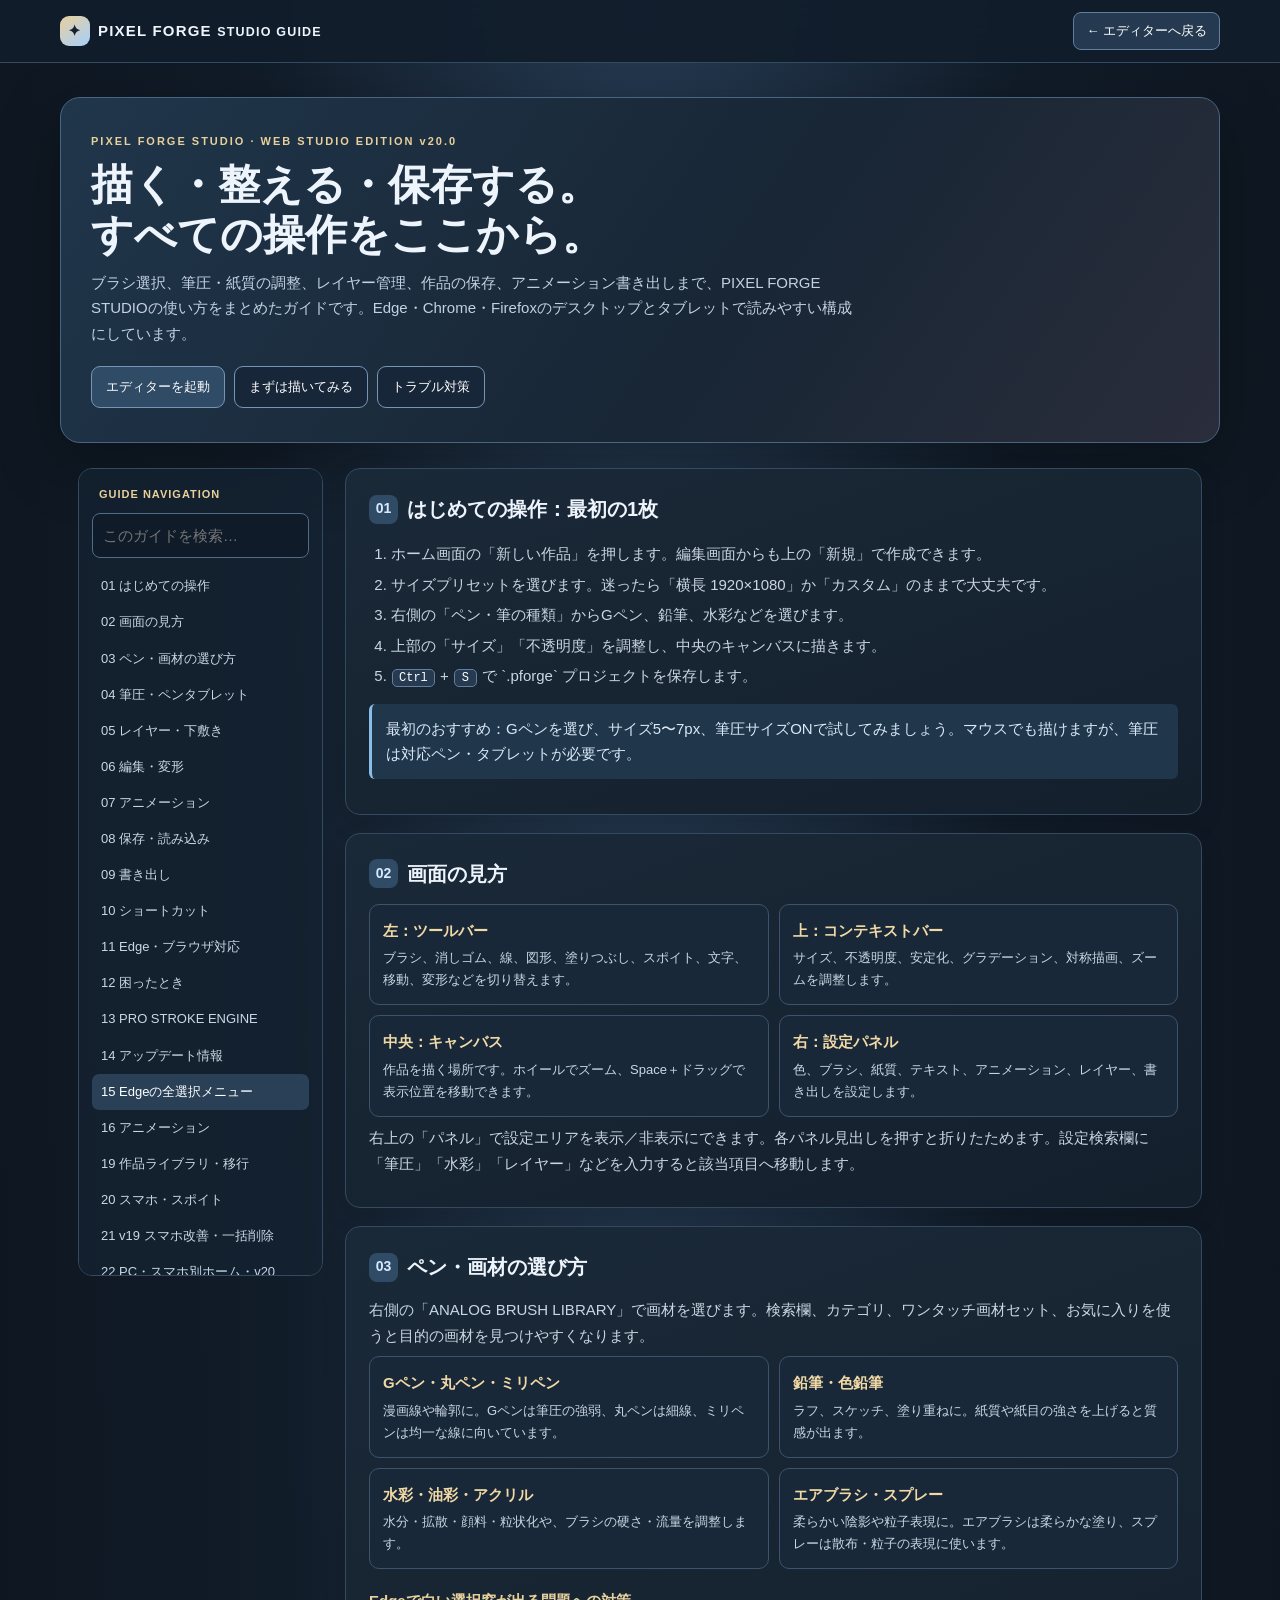
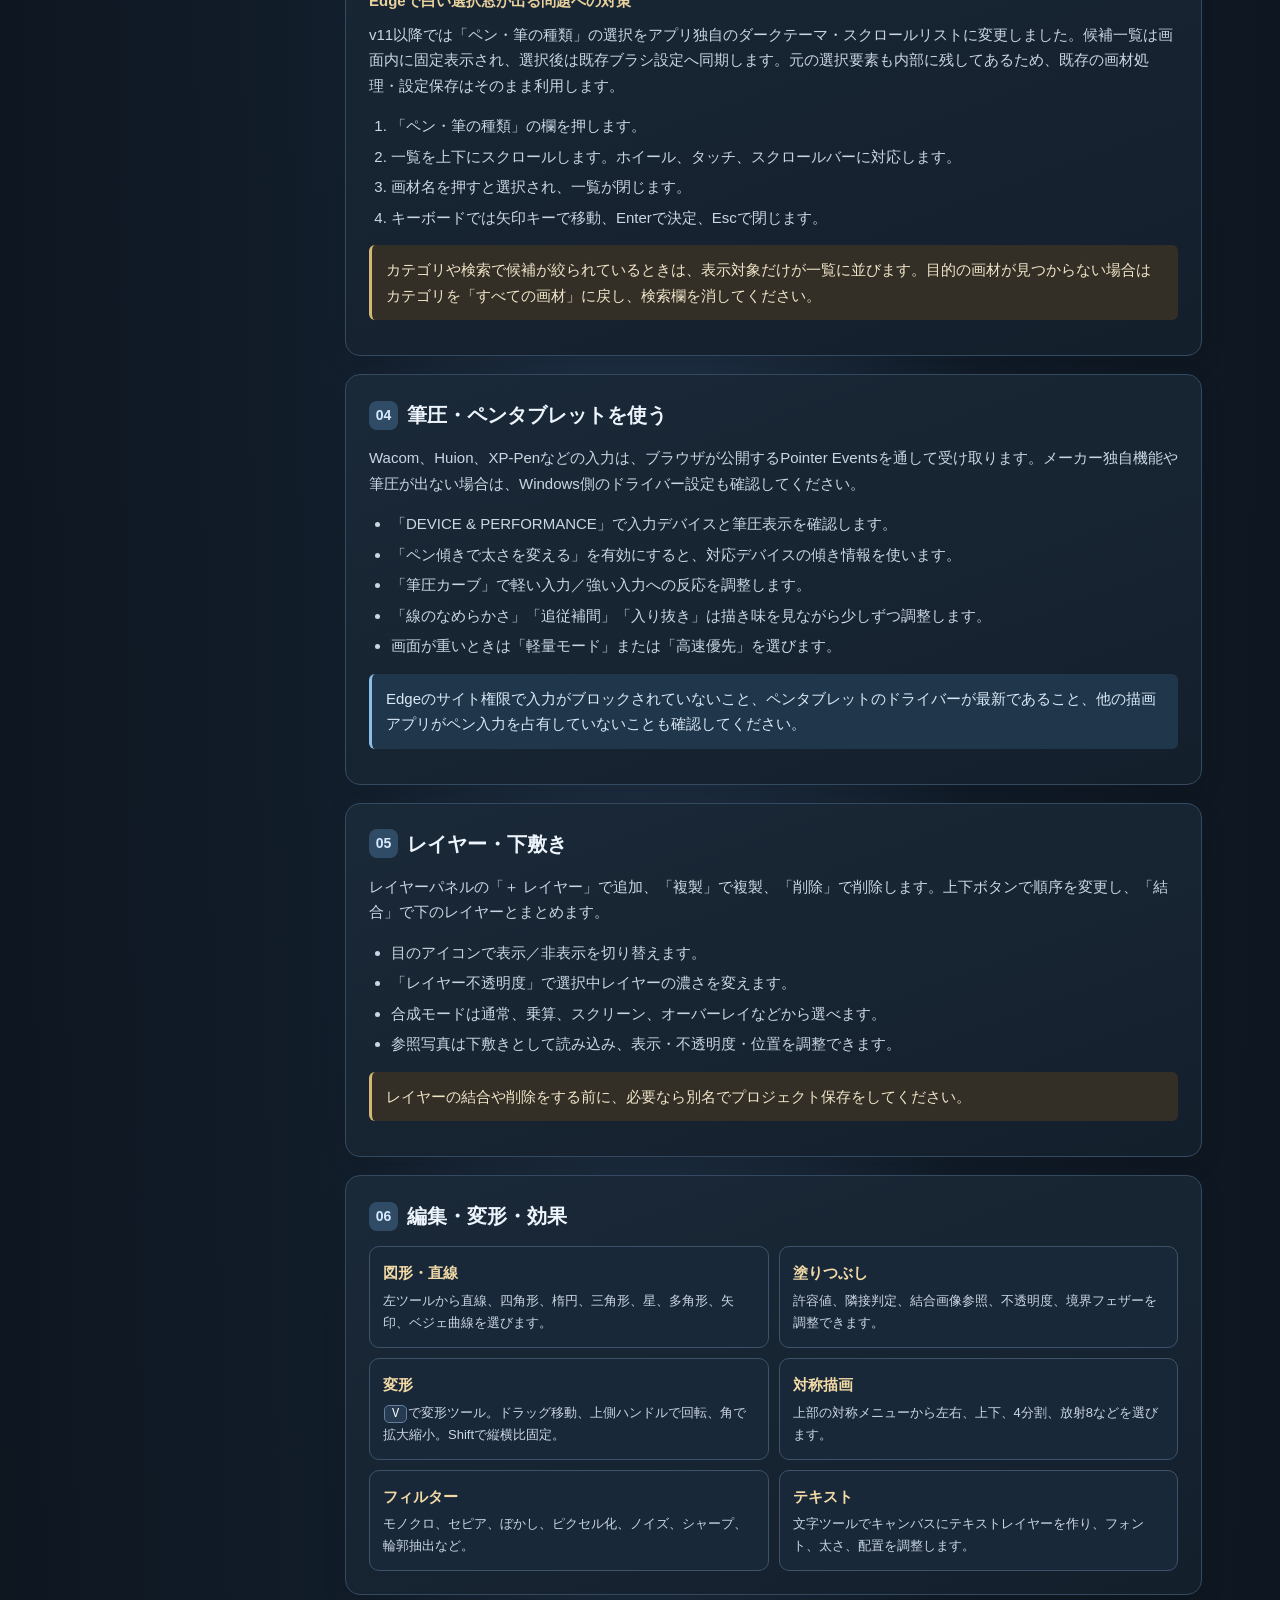
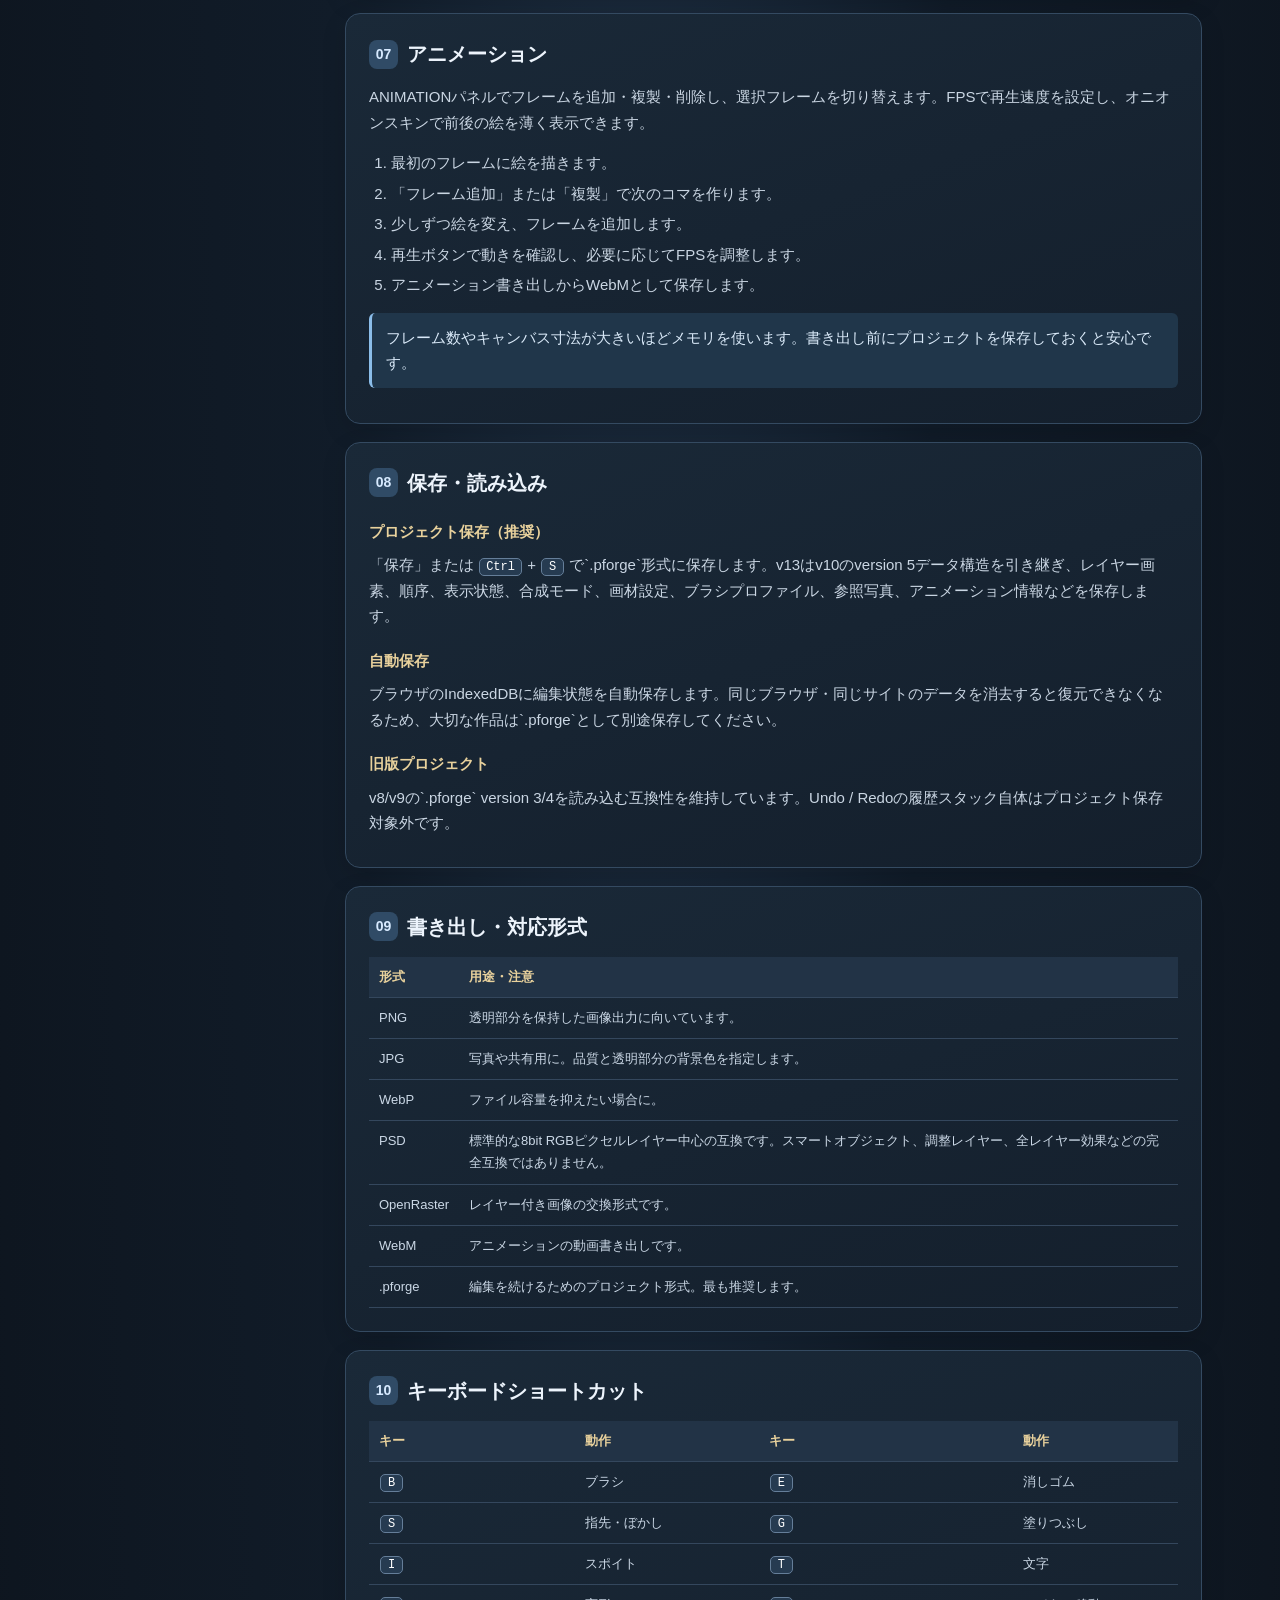
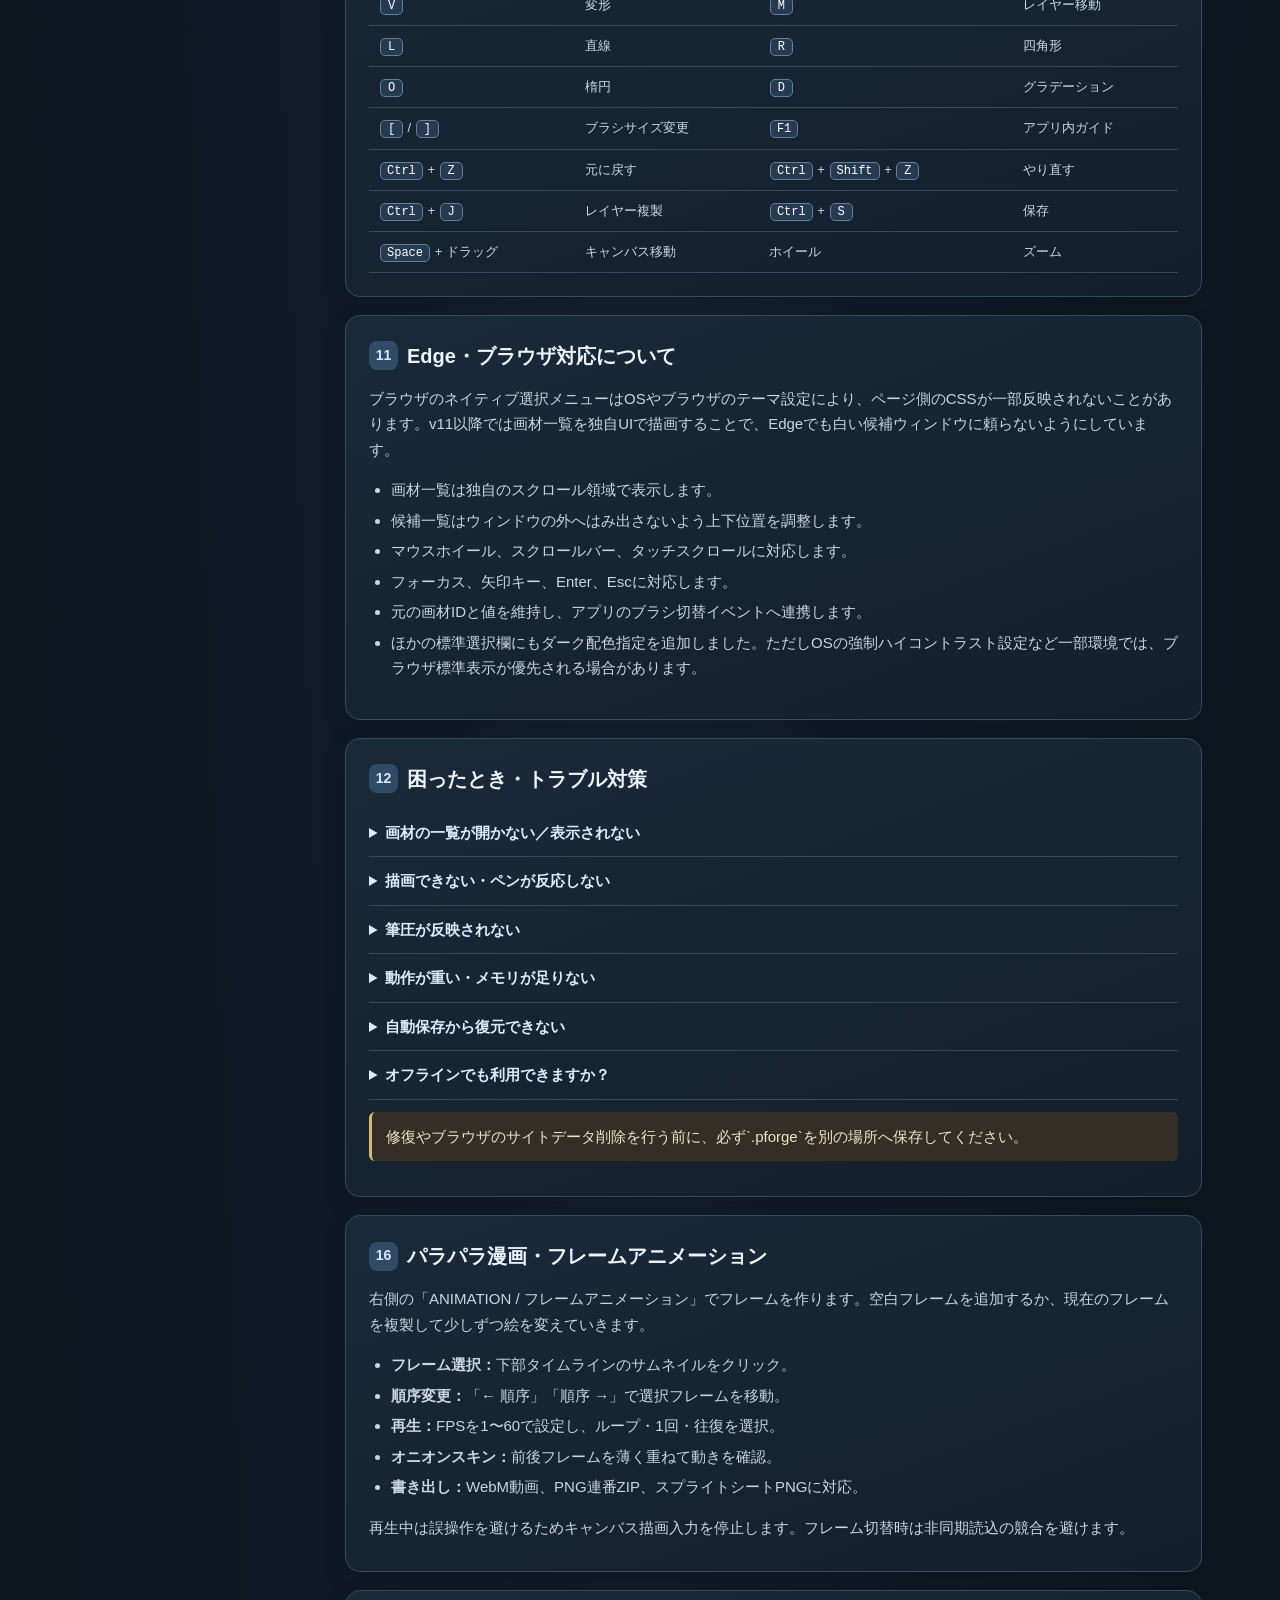
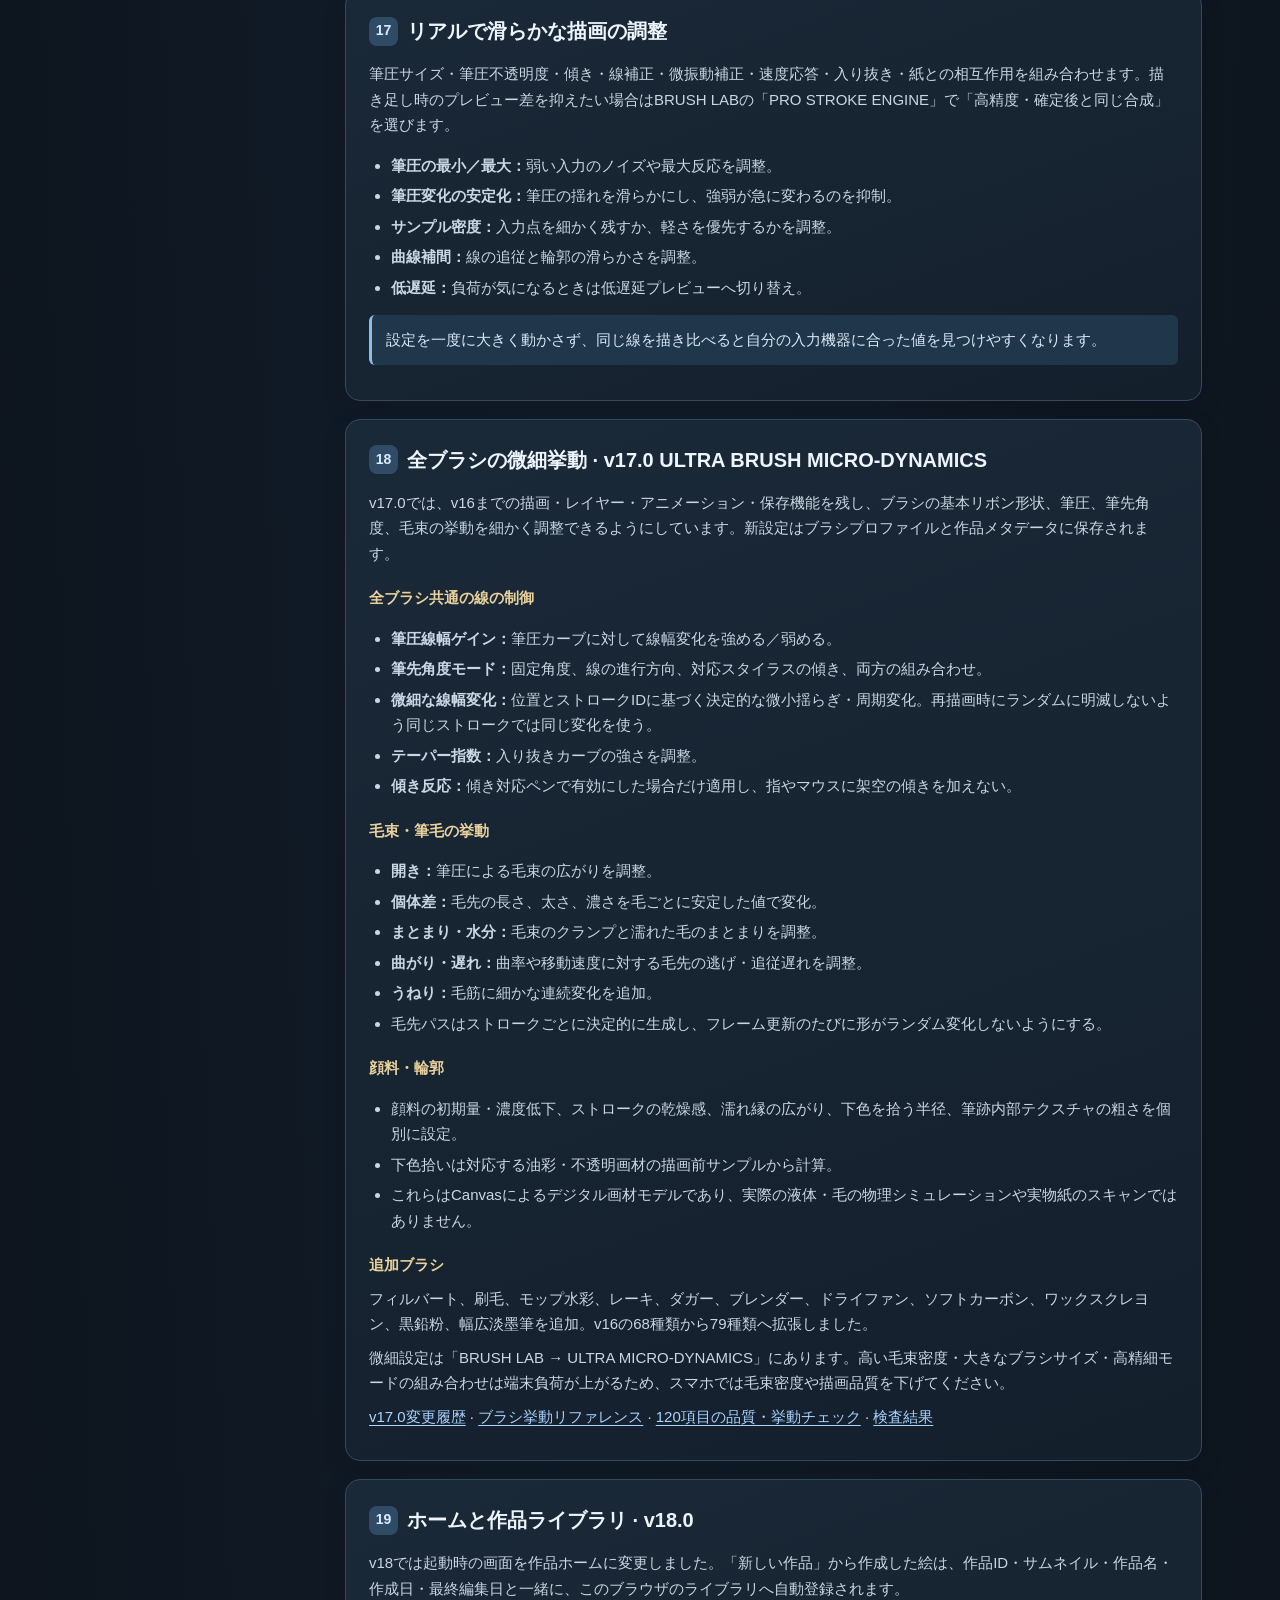
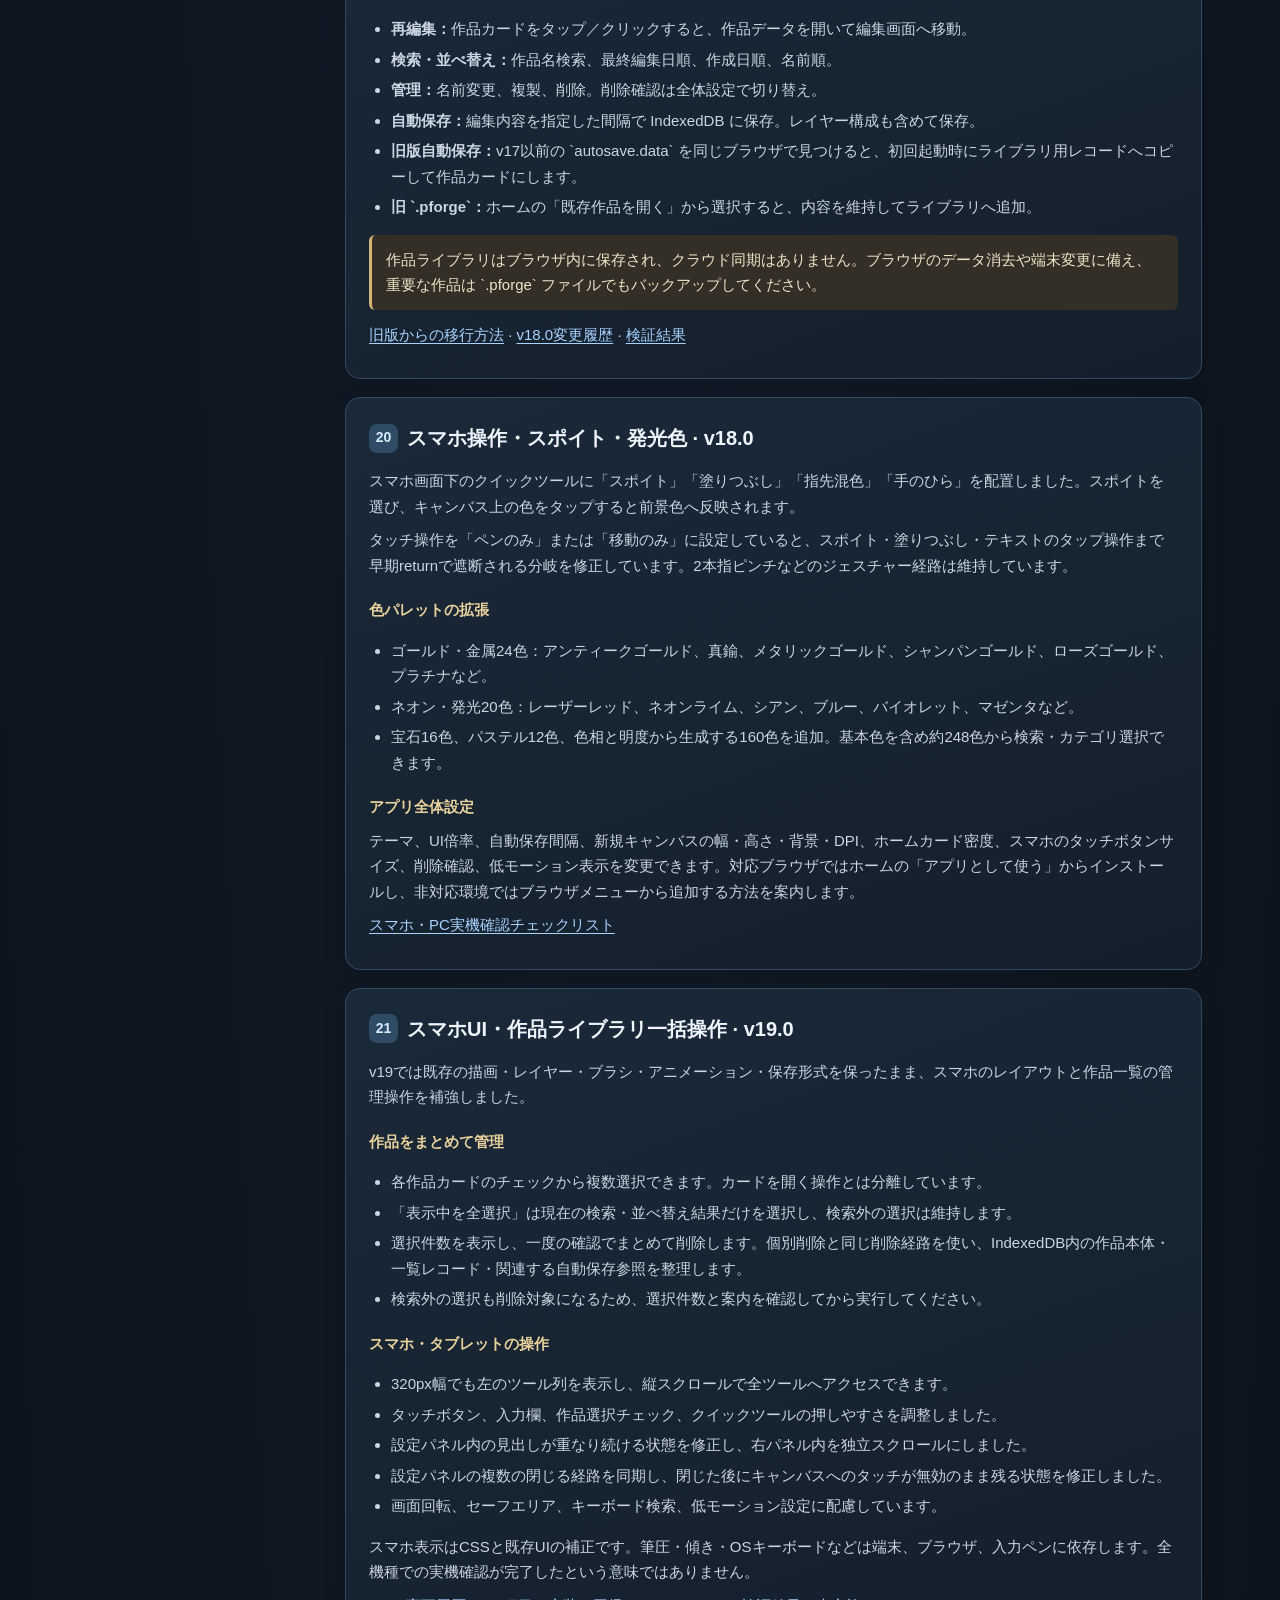
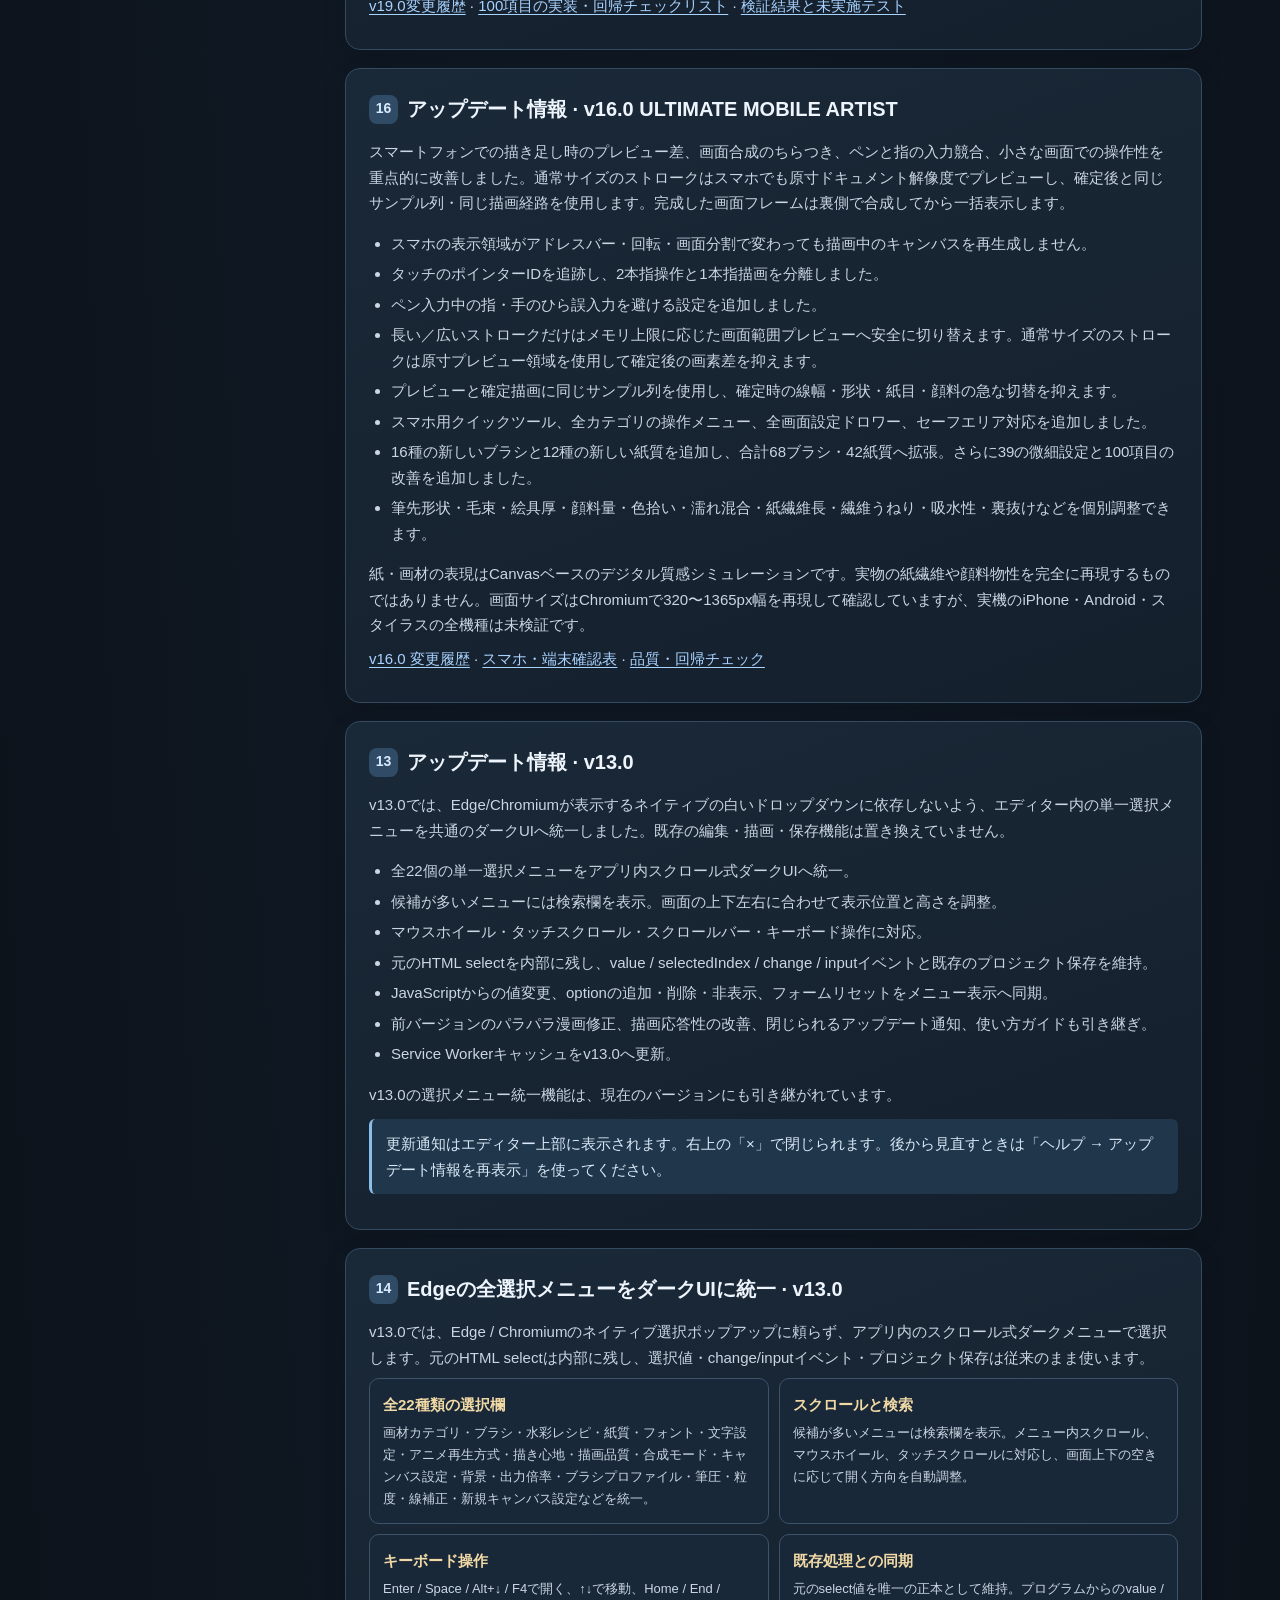
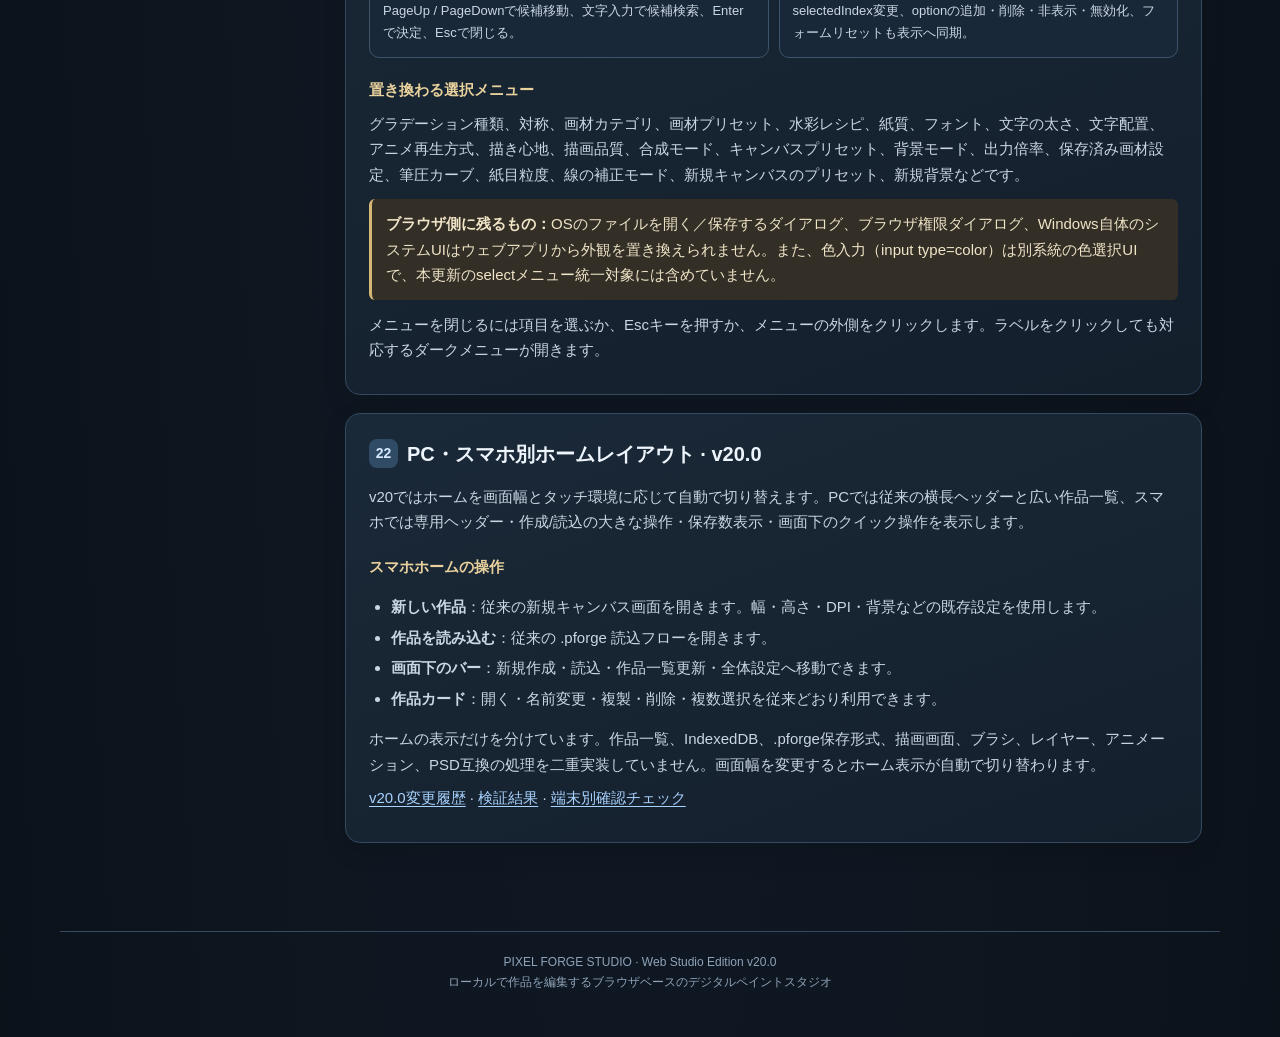
==== help.html @ 21fd8583 "Add files via upload" ====
<!doctype html>
<html lang="ja">
<head>
<meta charset="utf-8">
<meta name="viewport" content="width=device-width,initial-scale=1">
<meta name="theme-color" content="#101722">
<meta name="description" content="PIXEL FORGE STUDIOの操作方法、画材の選び方、保存・書き出し、トラブル対策をまとめた公式ガイド。">
<title>PIXEL FORGE STUDIO · 使い方ガイド</title>
<link rel="icon" href="icon.svg" type="image/svg+xml">
<style>
:root{color-scheme:dark;--bg:#0d141e;--panel:#172331;--panel2:#1e2d3e;--line:#344a61;--text:#edf4fc;--muted:#a6b6c8;--blue:#a9d3ff;--gold:#e8d09b;--max:1160px}
*{box-sizing:border-box}html{scroll-behavior:smooth;scroll-padding-top:82px}body{margin:0;background:radial-gradient(ellipse at 50% -18%,#293f58 0,#111c29 43%,#0c121a 100%);color:var(--text);font:15px/1.7 "Segoe UI",Meiryo,sans-serif}a{color:var(--blue);text-underline-offset:3px}a:hover{color:#fff}button,input{font:inherit}.top{position:sticky;top:0;z-index:20;display:flex;align-items:center;gap:14px;padding:12px max(18px,calc((100vw - var(--max))/2));background:#121d2beF;border-bottom:1px solid var(--line);backdrop-filter:blur(14px)}.brand{font-weight:900;letter-spacing:1.2px;white-space:nowrap}.brand i{display:inline-grid;place-items:center;width:30px;height:30px;margin-right:8px;border-radius:9px;background:linear-gradient(145deg,#e8d09b,#a6cfff);color:#152130;font-style:normal}.top-spacer{flex:1}.top a.button{display:inline-block;padding:7px 12px;border:1px solid #617e9d;border-radius:8px;background:#253a50;text-decoration:none;color:#fff;font-size:13px}.hero{max-width:var(--max);margin:34px auto 25px;padding:34px 30px;border:1px solid #4a6580;border-radius:20px;background:linear-gradient(125deg,#20364b,#182635 58%,#2a2d3b);box-shadow:0 20px 65px #0005}.eyebrow{color:var(--gold);font-size:11px;font-weight:800;letter-spacing:2px}.hero h1{margin:9px 0;font-size:clamp(25px,4vw,42px);line-height:1.2}.hero p{max-width:770px;margin:0;color:#c3d2e2}.hero-actions{display:flex;flex-wrap:wrap;gap:9px;margin-top:20px}.pill{padding:9px 14px;border:1px solid #7795b5;border-radius:9px;background:#304b66;color:white;text-decoration:none;font-size:13px}.pill.secondary{background:#172638}.wrap{display:grid;grid-template-columns:245px minmax(0,1fr);gap:22px;max-width:var(--max);margin:0 auto;padding:0 18px 70px}.sidebar{position:sticky;top:75px;align-self:start;max-height:calc(100vh - 92px);overflow:auto;padding:13px;border:1px solid var(--line);border-radius:14px;background:#152231cc}.sidebar strong{display:block;margin:3px 7px 9px;color:var(--gold);font-size:11px;letter-spacing:1px}.sidebar a{display:block;padding:7px 9px;border-radius:7px;color:#cad8e6;text-decoration:none;font-size:13px}.sidebar a:hover,.sidebar a.active{background:#2a4057;color:white}.search{width:100%;margin:0 0 10px;padding:9px 10px;border:1px solid #526c87;border-radius:8px;background:#0f1b29;color:white}.content{min-width:0}.section{margin:0 0 18px;padding:23px;border:1px solid var(--line);border-radius:15px;background:linear-gradient(160deg,#1a2938,#141f2c);box-shadow:0 8px 25px #0002}.section h2{display:flex;align-items:center;gap:9px;margin:0 0 13px;font-size:20px}.section h2 span{display:grid;place-items:center;width:29px;height:29px;border-radius:8px;background:#304b66;color:#d7eaff;font-size:14px}.section h3{margin:19px 0 7px;color:#e8d19c;font-size:15px}.section p{margin:8px 0;color:#cad6e3}.section ul,.section ol{padding-left:22px;color:#cad6e3}.section li{margin:5px 0}.tip{margin:12px 0;padding:12px 14px;border-left:3px solid #8bbde9;border-radius:6px;background:#20364a;color:#d9e9f8}.warn{border-left-color:#d4b675;background:#332f27;color:#f0e4c7}.grid{display:grid;grid-template-columns:repeat(2,minmax(0,1fr));gap:10px}.tile{padding:13px;border:1px solid #3c536b;border-radius:10px;background:#192838}.tile b{display:block;margin-bottom:4px;color:#f1d9a6}.tile p{margin:0;font-size:13px}.kbd{display:inline-block;min-width:23px;padding:1px 6px;margin:1px;border:1px solid #657e99;border-radius:5px;background:#263b51;color:white;text-align:center;font:12px ui-monospace,monospace}.table-scroll{overflow:auto}table{width:100%;border-collapse:collapse;font-size:13px}th,td{padding:9px 10px;border-bottom:1px solid #34475d;text-align:left;vertical-align:top}th{color:#e8d19c;background:#223346}td{color:#cbd8e6}.faq details{padding:11px 0;border-bottom:1px solid #34485d}.faq summary{cursor:pointer;color:#dcecff;font-weight:650}.faq details p{padding-left:8px}.hidden-result{display:none!important}.footer{max-width:var(--max);margin:0 auto;padding:20px 18px 45px;border-top:1px solid var(--line);color:#8fa3b9;text-align:center;font-size:12px}
@media(max-width:820px){.hero{margin:18px 12px;padding:23px 18px}.wrap{grid-template-columns:1fr;padding:0 12px 45px}.sidebar{position:static;max-height:none;display:grid;grid-template-columns:repeat(2,minmax(0,1fr));gap:2px}.sidebar strong{grid-column:1/-1}.sidebar input{grid-column:1/-1}.section{padding:18px}.top{padding:9px 12px}.top .top-spacer{display:none}.top{flex-wrap:wrap}.top a.button{margin-left:auto}}
@media(max-width:520px){body{font-size:14px}.grid{grid-template-columns:1fr}.sidebar{grid-template-columns:1fr 1fr}.hero h1{font-size:27px}.hero{padding:20px 16px}.section h2{font-size:18px}}
@media(prefers-reduced-motion:reduce){html{scroll-behavior:auto}}
</style>
</head>
<body>
<header class="top"><div class="brand"><i>✦</i>PIXEL FORGE <small>STUDIO GUIDE</small></div><div class="top-spacer"></div><a class="button" href="./index.html">← エディターへ戻る</a></header>
<section class="hero">
  <div class="eyebrow">PIXEL FORGE STUDIO · WEB STUDIO EDITION v20.0</div>
  <h1>描く・整える・保存する。<br>すべての操作をここから。</h1>
  <p>ブラシ選択、筆圧・紙質の調整、レイヤー管理、作品の保存、アニメーション書き出しまで、PIXEL FORGE STUDIOの使い方をまとめたガイドです。Edge・Chrome・Firefoxのデスクトップとタブレットで読みやすい構成にしています。</p>
  <div class="hero-actions"><a class="pill" href="./index.html">エディターを起動</a><a class="pill secondary" href="#quickstart">まずは描いてみる</a><a class="pill secondary" href="#troubleshoot">トラブル対策</a></div>
</section>
<div class="wrap">
  <nav class="sidebar" aria-label="ガイド目次">
    <strong>GUIDE NAVIGATION</strong>
    <input class="search" id="guideSearch" type="search" placeholder="このガイドを検索…" aria-label="ガイドを検索">
    <a href="#quickstart">01 はじめての操作</a><a href="#workspace">02 画面の見方</a><a href="#brushes">03 ペン・画材の選び方</a><a href="#stylus">04 筆圧・ペンタブレット</a><a href="#layers">05 レイヤー・下敷き</a><a href="#edit">06 編集・変形</a><a href="#animation">07 アニメーション</a><a href="#save">08 保存・読み込み</a><a href="#export">09 書き出し</a><a href="#shortcuts">10 ショートカット</a><a href="#edge">11 Edge・ブラウザ対応</a><a href="#troubleshoot">12 困ったとき</a><a href="#smooth-drawing">13 PRO STROKE ENGINE</a><a href="#updates-v16">14 アップデート情報</a><a href="#edge-all-select-menus">15 Edgeの全選択メニュー</a><a href="#flipbook-guide">16 アニメーション</a><a href="#library-home">19 作品ライブラリ・移行</a><a href="#mobile-v18">20 スマホ・スポイト</a><a href="#mobile-v19">21 v19 スマホ改善・一括削除</a><a href="#home-ui-v20">22 PC・スマホ別ホーム・v20</a>
  </nav>
  <main class="content" id="guideContent">
    <section class="section" id="quickstart" data-search="最初 はじめて 新規 描く 操作">
      <h2><span>01</span>はじめての操作：最初の1枚</h2>
      <ol><li>ホーム画面の「新しい作品」を押します。編集画面からも上の「新規」で作成できます。</li><li>サイズプリセットを選びます。迷ったら「横長 1920×1080」か「カスタム」のままで大丈夫です。</li><li>右側の「ペン・筆の種類」からGペン、鉛筆、水彩などを選びます。</li><li>上部の「サイズ」「不透明度」を調整し、中央のキャンバスに描きます。</li><li><span class="kbd">Ctrl</span> + <span class="kbd">S</span> で `.pforge` プロジェクトを保存します。</li></ol>
      <div class="tip">最初のおすすめ：Gペンを選び、サイズ5〜7px、筆圧サイズONで試してみましょう。マウスでも描けますが、筆圧は対応ペン・タブレットが必要です。</div>
    </section>

    <section class="section" id="workspace" data-search="画面 パネル ツールバー ステージ 設定">
      <h2><span>02</span>画面の見方</h2>
      <div class="grid">
        <div class="tile"><b>左：ツールバー</b><p>ブラシ、消しゴム、線、図形、塗りつぶし、スポイト、文字、移動、変形などを切り替えます。</p></div>
        <div class="tile"><b>上：コンテキストバー</b><p>サイズ、不透明度、安定化、グラデーション、対称描画、ズームを調整します。</p></div>
        <div class="tile"><b>中央：キャンバス</b><p>作品を描く場所です。ホイールでズーム、Space＋ドラッグで表示位置を移動できます。</p></div>
        <div class="tile"><b>右：設定パネル</b><p>色、ブラシ、紙質、テキスト、アニメーション、レイヤー、書き出しを設定します。</p></div>
      </div>
      <p>右上の「パネル」で設定エリアを表示／非表示にできます。各パネル見出しを押すと折りたためます。設定検索欄に「筆圧」「水彩」「レイヤー」などを入力すると該当項目へ移動します。</p>
    </section>

    <section class="section" id="brushes" data-search="画材 ペン 筆 エアブラシ エアスプレー スプレー 選択 ドロップダウン">
      <h2><span>03</span>ペン・画材の選び方</h2>
      <p>右側の「ANALOG BRUSH LIBRARY」で画材を選びます。検索欄、カテゴリ、ワンタッチ画材セット、お気に入りを使うと目的の画材を見つけやすくなります。</p>
      <div class="grid">
        <div class="tile"><b>Gペン・丸ペン・ミリペン</b><p>漫画線や輪郭に。Gペンは筆圧の強弱、丸ペンは細線、ミリペンは均一な線に向いています。</p></div>
        <div class="tile"><b>鉛筆・色鉛筆</b><p>ラフ、スケッチ、塗り重ねに。紙質や紙目の強さを上げると質感が出ます。</p></div>
        <div class="tile"><b>水彩・油彩・アクリル</b><p>水分・拡散・顔料・粒状化や、ブラシの硬さ・流量を調整します。</p></div>
        <div class="tile"><b>エアブラシ・スプレー</b><p>柔らかい陰影や粒子表現に。エアブラシは柔らかな塗り、スプレーは散布・粒子の表現に使います。</p></div>
      </div>
      <h3>Edgeで白い選択窓が出る問題への対策</h3>
      <p>v11以降では「ペン・筆の種類」の選択をアプリ独自のダークテーマ・スクロールリストに変更しました。候補一覧は画面内に固定表示され、選択後は既存ブラシ設定へ同期します。元の選択要素も内部に残してあるため、既存の画材処理・設定保存はそのまま利用します。</p>
      <ol><li>「ペン・筆の種類」の欄を押します。</li><li>一覧を上下にスクロールします。ホイール、タッチ、スクロールバーに対応します。</li><li>画材名を押すと選択され、一覧が閉じます。</li><li>キーボードでは矢印キーで移動、Enterで決定、Escで閉じます。</li></ol>
      <div class="tip warn">カテゴリや検索で候補が絞られているときは、表示対象だけが一覧に並びます。目的の画材が見つからない場合はカテゴリを「すべての画材」に戻し、検索欄を消してください。</div>
    </section>

    <section class="section" id="stylus" data-search="筆圧 ペンタブレット Wacom Huion XP Pen 傾き 入り抜き">
      <h2><span>04</span>筆圧・ペンタブレットを使う</h2>
      <p>Wacom、Huion、XP-Penなどの入力は、ブラウザが公開するPointer Eventsを通して受け取ります。メーカー独自機能や筆圧が出ない場合は、Windows側のドライバー設定も確認してください。</p>
      <ul><li>「DEVICE & PERFORMANCE」で入力デバイスと筆圧表示を確認します。</li><li>「ペン傾きで太さを変える」を有効にすると、対応デバイスの傾き情報を使います。</li><li>「筆圧カーブ」で軽い入力／強い入力への反応を調整します。</li><li>「線のなめらかさ」「追従補間」「入り抜き」は描き味を見ながら少しずつ調整します。</li><li>画面が重いときは「軽量モード」または「高速優先」を選びます。</li></ul>
      <div class="tip">Edgeのサイト権限で入力がブロックされていないこと、ペンタブレットのドライバーが最新であること、他の描画アプリがペン入力を占有していないことも確認してください。</div>
    </section>

    <section class="section" id="layers" data-search="レイヤー 下敷き 参照写真 不透明度 合成">
      <h2><span>05</span>レイヤー・下敷き</h2>
      <p>レイヤーパネルの「＋ レイヤー」で追加、「複製」で複製、「削除」で削除します。上下ボタンで順序を変更し、「結合」で下のレイヤーとまとめます。</p>
      <ul><li>目のアイコンで表示／非表示を切り替えます。</li><li>「レイヤー不透明度」で選択中レイヤーの濃さを変えます。</li><li>合成モードは通常、乗算、スクリーン、オーバーレイなどから選べます。</li><li>参照写真は下敷きとして読み込み、表示・不透明度・位置を調整できます。</li></ul>
      <div class="tip warn">レイヤーの結合や削除をする前に、必要なら別名でプロジェクト保存をしてください。</div>
    </section>

    <section class="section" id="edit" data-search="編集 変形 図形 フィルター 対称 グラデーション 文字">
      <h2><span>06</span>編集・変形・効果</h2>
      <div class="grid">
        <div class="tile"><b>図形・直線</b><p>左ツールから直線、四角形、楕円、三角形、星、多角形、矢印、ベジェ曲線を選びます。</p></div>
        <div class="tile"><b>塗りつぶし</b><p>許容値、隣接判定、結合画像参照、不透明度、境界フェザーを調整できます。</p></div>
        <div class="tile"><b>変形</b><p><span class="kbd">V</span>で変形ツール。ドラッグ移動、上側ハンドルで回転、角で拡大縮小。Shiftで縦横比固定。</p></div>
        <div class="tile"><b>対称描画</b><p>上部の対称メニューから左右、上下、4分割、放射8などを選びます。</p></div>
        <div class="tile"><b>フィルター</b><p>モノクロ、セピア、ぼかし、ピクセル化、ノイズ、シャープ、輪郭抽出など。</p></div>
        <div class="tile"><b>テキスト</b><p>文字ツールでキャンバスにテキストレイヤーを作り、フォント、太さ、配置を調整します。</p></div>
      </div>
    </section>

    <section class="section" id="animation" data-search="アニメーション フレーム FPS オニオンスキン WebM">
      <h2><span>07</span>アニメーション</h2>
      <p>ANIMATIONパネルでフレームを追加・複製・削除し、選択フレームを切り替えます。FPSで再生速度を設定し、オニオンスキンで前後の絵を薄く表示できます。</p>
      <ol><li>最初のフレームに絵を描きます。</li><li>「フレーム追加」または「複製」で次のコマを作ります。</li><li>少しずつ絵を変え、フレームを追加します。</li><li>再生ボタンで動きを確認し、必要に応じてFPSを調整します。</li><li>アニメーション書き出しからWebMとして保存します。</li></ol>
      <div class="tip">フレーム数やキャンバス寸法が大きいほどメモリを使います。書き出し前にプロジェクトを保存しておくと安心です。</div>
    </section>

    <section class="section" id="save" data-search="保存 自動保存 pforge 読み込み IndexedDB プロジェクト">
      <h2><span>08</span>保存・読み込み</h2>
      <h3>プロジェクト保存（推奨）</h3><p>「保存」または <span class="kbd">Ctrl</span> + <span class="kbd">S</span> で`.pforge`形式に保存します。v13はv10のversion 5データ構造を引き継ぎ、レイヤー画素、順序、表示状態、合成モード、画材設定、ブラシプロファイル、参照写真、アニメーション情報などを保存します。</p>
      <h3>自動保存</h3><p>ブラウザのIndexedDBに編集状態を自動保存します。同じブラウザ・同じサイトのデータを消去すると復元できなくなるため、大切な作品は`.pforge`として別途保存してください。</p>
      <h3>旧版プロジェクト</h3><p>v8/v9の`.pforge` version 3/4を読み込む互換性を維持しています。Undo / Redoの履歴スタック自体はプロジェクト保存対象外です。</p>
    </section>

    <section class="section" id="export" data-search="書き出し PNG JPG WebP PSD OpenRaster ORA">
      <h2><span>09</span>書き出し・対応形式</h2>
      <div class="table-scroll"><table><thead><tr><th>形式</th><th>用途・注意</th></tr></thead><tbody>
      <tr><td>PNG</td><td>透明部分を保持した画像出力に向いています。</td></tr><tr><td>JPG</td><td>写真や共有用に。品質と透明部分の背景色を指定します。</td></tr><tr><td>WebP</td><td>ファイル容量を抑えたい場合に。</td></tr><tr><td>PSD</td><td>標準的な8bit RGBピクセルレイヤー中心の互換です。スマートオブジェクト、調整レイヤー、全レイヤー効果などの完全互換ではありません。</td></tr><tr><td>OpenRaster</td><td>レイヤー付き画像の交換形式です。</td></tr><tr><td>WebM</td><td>アニメーションの動画書き出しです。</td></tr><tr><td>.pforge</td><td>編集を続けるためのプロジェクト形式。最も推奨します。</td></tr>
      </tbody></table></div>
    </section>

    <section class="section" id="shortcuts" data-search="ショートカット キーボード Ctrl Space">
      <h2><span>10</span>キーボードショートカット</h2>
      <div class="table-scroll"><table><thead><tr><th>キー</th><th>動作</th><th>キー</th><th>動作</th></tr></thead><tbody>
      <tr><td><span class="kbd">B</span></td><td>ブラシ</td><td><span class="kbd">E</span></td><td>消しゴム</td></tr><tr><td><span class="kbd">S</span></td><td>指先・ぼかし</td><td><span class="kbd">G</span></td><td>塗りつぶし</td></tr><tr><td><span class="kbd">I</span></td><td>スポイト</td><td><span class="kbd">T</span></td><td>文字</td></tr><tr><td><span class="kbd">V</span></td><td>変形</td><td><span class="kbd">M</span></td><td>レイヤー移動</td></tr><tr><td><span class="kbd">L</span></td><td>直線</td><td><span class="kbd">R</span></td><td>四角形</td></tr><tr><td><span class="kbd">O</span></td><td>楕円</td><td><span class="kbd">D</span></td><td>グラデーション</td></tr><tr><td><span class="kbd">[</span> / <span class="kbd">]</span></td><td>ブラシサイズ変更</td><td><span class="kbd">F1</span></td><td>アプリ内ガイド</td></tr><tr><td><span class="kbd">Ctrl</span> + <span class="kbd">Z</span></td><td>元に戻す</td><td><span class="kbd">Ctrl</span> + <span class="kbd">Shift</span> + <span class="kbd">Z</span></td><td>やり直す</td></tr><tr><td><span class="kbd">Ctrl</span> + <span class="kbd">J</span></td><td>レイヤー複製</td><td><span class="kbd">Ctrl</span> + <span class="kbd">S</span></td><td>保存</td></tr><tr><td><span class="kbd">Space</span> + ドラッグ</td><td>キャンバス移動</td><td>ホイール</td><td>ズーム</td></tr>
      </tbody></table></div>
    </section>

    <section class="section" id="edge" data-search="Edge Chrome Firefox ブラウザ 白い 選択窓 スクロール">
      <h2><span>11</span>Edge・ブラウザ対応について</h2>
      <p>ブラウザのネイティブ選択メニューはOSやブラウザのテーマ設定により、ページ側のCSSが一部反映されないことがあります。v11以降では画材一覧を独自UIで描画することで、Edgeでも白い候補ウィンドウに頼らないようにしています。</p>
      <ul><li>画材一覧は独自のスクロール領域で表示します。</li><li>候補一覧はウィンドウの外へはみ出さないよう上下位置を調整します。</li><li>マウスホイール、スクロールバー、タッチスクロールに対応します。</li><li>フォーカス、矢印キー、Enter、Escに対応します。</li><li>元の画材IDと値を維持し、アプリのブラシ切替イベントへ連携します。</li><li>ほかの標準選択欄にもダーク配色指定を追加しました。ただしOSの強制ハイコントラスト設定など一部環境では、ブラウザ標準表示が優先される場合があります。</li></ul>
    </section>

    <section class="section faq" id="troubleshoot" data-search="困った トラブル バグ 動かない 保存 筆圧 真っ白">
      <h2><span>12</span>困ったとき・トラブル対策</h2>
      <details><summary>画材の一覧が開かない／表示されない</summary><p>画材欄を再度押してみてください。検索欄を空にし、カテゴリを「すべての画材」に戻します。それでも改善しない場合はページを再読み込みしてください。保存済みプロジェクトがあることを確認してから再読み込みしてください。</p></details>
      <details><summary>描画できない・ペンが反応しない</summary><p>ブラシツールを選択し、ロックされていないレイヤーがあるか確認します。ペンタブレットのドライバー、Windows Ink設定、ブラウザ権限を確認し、マウスでも描画できるか試してください。</p></details>
      <details><summary>筆圧が反映されない</summary><p>ブラウザが筆圧イベントを受け取れている必要があります。デバイス確認パネルを見て、タブレットドライバーとWindows側の筆圧設定を確認してください。ブラウザによって取得できるペン情報に差があります。</p></details>
      <details><summary>動作が重い・メモリが足りない</summary><p>軽量モードまたは高速優先に切り替え、キャンバスサイズ・レイヤー数・アニメーションフレーム数を抑えてください。作業中の作品を先に保存してください。</p></details>
      <details><summary>自動保存から復元できない</summary><p>別のブラウザ・別のプロファイル・プライベートウィンドウでは保存領域が別です。ブラウザのサイトデータを削除した場合も自動保存は消えます。外部ファイルの`.pforge`をバックアップとして使ってください。</p></details>
      <details><summary>オフラインでも利用できますか？</summary><p>一度ローカルサーバーまたはWeb配信で読み込んだ後、Service Workerのキャッシュが有効なら、同じオリジン内のファイルをオフラインで開ける場合があります。初回読み込みやキャッシュ更新にはネットワークが必要です。</p></details>
      <div class="tip warn">修復やブラウザのサイトデータ削除を行う前に、必ず`.pforge`を別の場所へ保存してください。</div>
    </section>

    <section class="section" id="flipbook-guide" data-search="パラパラ漫画 フレームアニメーション FPS オニオンスキン WebM PNG連番">
      <h2><span>16</span>パラパラ漫画・フレームアニメーション</h2>
      <p>右側の「ANIMATION / フレームアニメーション」でフレームを作ります。空白フレームを追加するか、現在のフレームを複製して少しずつ絵を変えていきます。</p>
      <ul><li><b>フレーム選択：</b>下部タイムラインのサムネイルをクリック。</li><li><b>順序変更：</b>「← 順序」「順序 →」で選択フレームを移動。</li><li><b>再生：</b>FPSを1〜60で設定し、ループ・1回・往復を選択。</li><li><b>オニオンスキン：</b>前後フレームを薄く重ねて動きを確認。</li><li><b>書き出し：</b>WebM動画、PNG連番ZIP、スプライトシートPNGに対応。</li></ul>
      <p>再生中は誤操作を避けるためキャンバス描画入力を停止します。フレーム切替時は非同期読込の競合を避けます。</p>
    </section>
    <section class="section" id="smooth-drawing" data-search="リアル 滑らか 描画 筆圧 細かい線 補間 ちらつき">
      <h2><span>17</span>リアルで滑らかな描画の調整</h2>
      <p>筆圧サイズ・筆圧不透明度・傾き・線補正・微振動補正・速度応答・入り抜き・紙との相互作用を組み合わせます。描き足し時のプレビュー差を抑えたい場合はBRUSH LABの「PRO STROKE ENGINE」で「高精度・確定後と同じ合成」を選びます。</p>
      <ul><li><b>筆圧の最小／最大：</b>弱い入力のノイズや最大反応を調整。</li><li><b>筆圧変化の安定化：</b>筆圧の揺れを滑らかにし、強弱が急に変わるのを抑制。</li><li><b>サンプル密度：</b>入力点を細かく残すか、軽さを優先するかを調整。</li><li><b>曲線補間：</b>線の追従と輪郭の滑らかさを調整。</li><li><b>低遅延：</b>負荷が気になるときは低遅延プレビューへ切り替え。</li></ul>
      <div class="tip">設定を一度に大きく動かさず、同じ線を描き比べると自分の入力機器に合った値を見つけやすくなります。</div>
    </section>
    <section class="section" id="brush-micro-dynamics" data-search="v17 ブラシ 筆先 毛束 毛先 広がり 筆圧 顔料 微細設定 リアル">
      <h2><span>18</span>全ブラシの微細挙動 · v17.0 ULTRA BRUSH MICRO-DYNAMICS</h2>
      <p>v17.0では、v16までの描画・レイヤー・アニメーション・保存機能を残し、ブラシの基本リボン形状、筆圧、筆先角度、毛束の挙動を細かく調整できるようにしています。新設定はブラシプロファイルと作品メタデータに保存されます。</p>
      <h3>全ブラシ共通の線の制御</h3>
      <ul>
        <li><b>筆圧線幅ゲイン：</b>筆圧カーブに対して線幅変化を強める／弱める。</li>
        <li><b>筆先角度モード：</b>固定角度、線の進行方向、対応スタイラスの傾き、両方の組み合わせ。</li>
        <li><b>微細な線幅変化：</b>位置とストロークIDに基づく決定的な微小揺らぎ・周期変化。再描画時にランダムに明滅しないよう同じストロークでは同じ変化を使う。</li>
        <li><b>テーパー指数：</b>入り抜きカーブの強さを調整。</li>
        <li><b>傾き反応：</b>傾き対応ペンで有効にした場合だけ適用し、指やマウスに架空の傾きを加えない。</li>
      </ul>
      <h3>毛束・筆毛の挙動</h3>
      <ul>
        <li><b>開き：</b>筆圧による毛束の広がりを調整。</li>
        <li><b>個体差：</b>毛先の長さ、太さ、濃さを毛ごとに安定した値で変化。</li>
        <li><b>まとまり・水分：</b>毛束のクランプと濡れた毛のまとまりを調整。</li>
        <li><b>曲がり・遅れ：</b>曲率や移動速度に対する毛先の逃げ・追従遅れを調整。</li>
        <li><b>うねり：</b>毛筋に細かな連続変化を追加。</li>
        <li>毛先パスはストロークごとに決定的に生成し、フレーム更新のたびに形がランダム変化しないようにする。</li>
      </ul>
      <h3>顔料・輪郭</h3>
      <ul>
        <li>顔料の初期量・濃度低下、ストロークの乾燥感、濡れ縁の広がり、下色を拾う半径、筆跡内部テクスチャの粗さを個別に設定。</li>
        <li>下色拾いは対応する油彩・不透明画材の描画前サンプルから計算。</li>
        <li>これらはCanvasによるデジタル画材モデルであり、実際の液体・毛の物理シミュレーションや実物紙のスキャンではありません。</li>
      </ul>
      <h3>追加ブラシ</h3>
      <p>フィルバート、刷毛、モップ水彩、レーキ、ダガー、ブレンダー、ドライファン、ソフトカーボン、ワックスクレヨン、黒鉛粉、幅広淡墨筆を追加。v16の68種類から79種類へ拡張しました。</p>
      <p>微細設定は「BRUSH LAB → ULTRA MICRO-DYNAMICS」にあります。高い毛束密度・大きなブラシサイズ・高精細モードの組み合わせは端末負荷が上がるため、スマホでは毛束密度や描画品質を下げてください。</p>
      <p><a href="./CHANGELOG_v17_JA.md">v17.0変更履歴</a> · <a href="./BRUSH_DYNAMICS_v17_JA.md">ブラシ挙動リファレンス</a> · <a href="./FEATURES_v17_JA.md">120項目の品質・挙動チェック</a> · <a href="./TEST_RESULTS_v17_JA.md">検査結果</a></p>
    </section>
    <section class="section" id="library-home" data-search="v18 ホーム ライブラリ 作品一覧 サムネイル 検索 日付 自動保存 移行 pforge">
      <h2><span>19</span>ホームと作品ライブラリ · v18.0</h2>
      <p>v18では起動時の画面を作品ホームに変更しました。「新しい作品」から作成した絵は、作品ID・サムネイル・作品名・作成日・最終編集日と一緒に、このブラウザのライブラリへ自動登録されます。</p>
      <ul>
        <li><b>再編集：</b>作品カードをタップ／クリックすると、作品データを開いて編集画面へ移動。</li>
        <li><b>検索・並べ替え：</b>作品名検索、最終編集日順、作成日順、名前順。</li>
        <li><b>管理：</b>名前変更、複製、削除。削除確認は全体設定で切り替え。</li>
        <li><b>自動保存：</b>編集内容を指定した間隔で IndexedDB に保存。レイヤー構成も含めて保存。</li>
        <li><b>旧版自動保存：</b>v17以前の `autosave.data` を同じブラウザで見つけると、初回起動時にライブラリ用レコードへコピーして作品カードにします。</li>
        <li><b>旧 `.pforge`：</b>ホームの「既存作品を開く」から選択すると、内容を維持してライブラリへ追加。</li>
      </ul>
      <div class="tip warn">作品ライブラリはブラウザ内に保存され、クラウド同期はありません。ブラウザのデータ消去や端末変更に備え、重要な作品は `.pforge` ファイルでもバックアップしてください。</div>
      <p><a href="./MIGRATION_v18_JA.md">旧版からの移行方法</a> · <a href="./CHANGELOG_v18_JA.md">v18.0変更履歴</a> · <a href="./TEST_RESULTS_v18_JA.md">検証結果</a></p>
    </section>
    <section class="section" id="mobile-v18" data-search="v18 スマホ スポイト タッチ ペンのみ 移動のみ ネオン 金色 ゴールド 発光">
      <h2><span>20</span>スマホ操作・スポイト・発光色 · v18.0</h2>
      <p>スマホ画面下のクイックツールに「スポイト」「塗りつぶし」「指先混色」「手のひら」を配置しました。スポイトを選び、キャンバス上の色をタップすると前景色へ反映されます。</p>
      <p>タッチ操作を「ペンのみ」または「移動のみ」に設定していると、スポイト・塗りつぶし・テキストのタップ操作まで早期returnで遮断される分岐を修正しています。2本指ピンチなどのジェスチャー経路は維持しています。</p>
      <h3>色パレットの拡張</h3>
      <ul>
        <li>ゴールド・金属24色：アンティークゴールド、真鍮、メタリックゴールド、シャンパンゴールド、ローズゴールド、プラチナなど。</li>
        <li>ネオン・発光20色：レーザーレッド、ネオンライム、シアン、ブルー、バイオレット、マゼンタなど。</li>
        <li>宝石16色、パステル12色、色相と明度から生成する160色を追加。基本色を含め約248色から検索・カテゴリ選択できます。</li>
      </ul>
      <h3>アプリ全体設定</h3>
      <p>テーマ、UI倍率、自動保存間隔、新規キャンバスの幅・高さ・背景・DPI、ホームカード密度、スマホのタッチボタンサイズ、削除確認、低モーション表示を変更できます。対応ブラウザではホームの「アプリとして使う」からインストールし、非対応環境ではブラウザメニューから追加する方法を案内します。</p>
      <p><a href="./EDGE_CHECKLIST_v18_JA.md">スマホ・PC実機確認チェックリスト</a></p>
    </section>
    <section class="section" id="mobile-v19" data-search="v19 スマホ モバイル UI タッチ 一括削除 選択 ライブラリ 設定ドロワー PWA キャッシュ">
      <h2><span>21</span>スマホUI・作品ライブラリ一括操作 · v19.0</h2>
      <p>v19では既存の描画・レイヤー・ブラシ・アニメーション・保存形式を保ったまま、スマホのレイアウトと作品一覧の管理操作を補強しました。</p>
      <h3>作品をまとめて管理</h3>
      <ul>
        <li>各作品カードのチェックから複数選択できます。カードを開く操作とは分離しています。</li>
        <li>「表示中を全選択」は現在の検索・並べ替え結果だけを選択し、検索外の選択は維持します。</li>
        <li>選択件数を表示し、一度の確認でまとめて削除します。個別削除と同じ削除経路を使い、IndexedDB内の作品本体・一覧レコード・関連する自動保存参照を整理します。</li>
        <li>検索外の選択も削除対象になるため、選択件数と案内を確認してから実行してください。</li>
      </ul>
      <h3>スマホ・タブレットの操作</h3>
      <ul>
        <li>320px幅でも左のツール列を表示し、縦スクロールで全ツールへアクセスできます。</li>
        <li>タッチボタン、入力欄、作品選択チェック、クイックツールの押しやすさを調整しました。</li>
        <li>設定パネル内の見出しが重なり続ける状態を修正し、右パネル内を独立スクロールにしました。</li>
        <li>設定パネルの複数の閉じる経路を同期し、閉じた後にキャンバスへのタッチが無効のまま残る状態を修正しました。</li>
        <li>画面回転、セーフエリア、キーボード検索、低モーション設定に配慮しています。</li>
      </ul>
      <p>スマホ表示はCSSと既存UIの補正です。筆圧・傾き・OSキーボードなどは端末、ブラウザ、入力ペンに依存します。全機種での実機確認が完了したという意味ではありません。</p>
      <p><a href="./CHANGELOG_v19_JA.md">v19.0変更履歴</a> · <a href="./FEATURES_v19_JA.md">100項目の実装・回帰チェックリスト</a> · <a href="./TEST_RESULTS_v19_JA.md">検証結果と未実施テスト</a></p>
    </section>
    <section class="section" id="updates-v16" data-search="アップデート 更新 v16 スマホ タッチ チカつき ペン 紙質 画材">
      <h2><span>16</span>アップデート情報 · v16.0 ULTIMATE MOBILE ARTIST</h2>
      <p>スマートフォンでの描き足し時のプレビュー差、画面合成のちらつき、ペンと指の入力競合、小さな画面での操作性を重点的に改善しました。通常サイズのストロークはスマホでも原寸ドキュメント解像度でプレビューし、確定後と同じサンプル列・同じ描画経路を使用します。完成した画面フレームは裏側で合成してから一括表示します。</p>
      <ul>
        <li>スマホの表示領域がアドレスバー・回転・画面分割で変わっても描画中のキャンバスを再生成しません。</li>
        <li>タッチのポインターIDを追跡し、2本指操作と1本指描画を分離しました。</li>
        <li>ペン入力中の指・手のひら誤入力を避ける設定を追加しました。</li>
        <li>長い／広いストロークだけはメモリ上限に応じた画面範囲プレビューへ安全に切り替えます。通常サイズのストロークは原寸プレビュー領域を使用して確定後の画素差を抑えます。</li>
        <li>プレビューと確定描画に同じサンプル列を使用し、確定時の線幅・形状・紙目・顔料の急な切替を抑えます。</li>
        <li>スマホ用クイックツール、全カテゴリの操作メニュー、全画面設定ドロワー、セーフエリア対応を追加しました。</li>
        <li>16種の新しいブラシと12種の新しい紙質を追加し、合計68ブラシ・42紙質へ拡張。さらに39の微細設定と100項目の改善を追加しました。</li>
        <li>筆先形状・毛束・絵具厚・顔料量・色拾い・濡れ混合・紙繊維長・繊維うねり・吸水性・裏抜けなどを個別調整できます。</li>
      </ul>
      <p>紙・画材の表現はCanvasベースのデジタル質感シミュレーションです。実物の紙繊維や顔料物性を完全に再現するものではありません。画面サイズはChromiumで320〜1365px幅を再現して確認していますが、実機のiPhone・Android・スタイラスの全機種は未検証です。</p>
      <p><a href="./CHANGELOG_v16_JA.md" target="_blank" rel="noopener">v16.0 変更履歴</a> · <a href="./EDGE_CHECKLIST_v16_JA.md" target="_blank" rel="noopener">スマホ・端末確認表</a> · <a href="./FEATURES_v16_JA.md" target="_blank" rel="noopener">品質・回帰チェック</a></p>
    </section>
    <section class="section" id="updates-v13" data-search="アップデート 更新 v13 changelog 変更履歴">
      <h2><span>13</span>アップデート情報 · v13.0</h2>
      <p>v13.0では、Edge/Chromiumが表示するネイティブの白いドロップダウンに依存しないよう、エディター内の単一選択メニューを共通のダークUIへ統一しました。既存の編集・描画・保存機能は置き換えていません。</p>
      <ul><li>全22個の単一選択メニューをアプリ内スクロール式ダークUIへ統一。</li><li>候補が多いメニューには検索欄を表示。画面の上下左右に合わせて表示位置と高さを調整。</li><li>マウスホイール・タッチスクロール・スクロールバー・キーボード操作に対応。</li><li>元のHTML selectを内部に残し、value / selectedIndex / change / inputイベントと既存のプロジェクト保存を維持。</li><li>JavaScriptからの値変更、optionの追加・削除・非表示、フォームリセットをメニュー表示へ同期。</li><li>前バージョンのパラパラ漫画修正、描画応答性の改善、閉じられるアップデート通知、使い方ガイドも引き継ぎ。</li><li>Service Workerキャッシュをv13.0へ更新。</li></ul>
      <p>v13.0の選択メニュー統一機能は、現在のバージョンにも引き継がれています。</p>
      <div class="tip">更新通知はエディター上部に表示されます。右上の「×」で閉じられます。後から見直すときは「ヘルプ → アップデート情報を再表示」を使ってください。</div>
    </section>
    <section class="section" id="edge-all-select-menus" data-search="Edge 全選択メニュー select ダークUI スクロール コンボボックス 検索 キーボード">
      <h2><span>14</span>Edgeの全選択メニューをダークUIに統一 · v13.0</h2>
      <p>v13.0では、Edge / Chromiumのネイティブ選択ポップアップに頼らず、アプリ内のスクロール式ダークメニューで選択します。元のHTML selectは内部に残し、選択値・change/inputイベント・プロジェクト保存は従来のまま使います。</p>
      <div class="grid">
        <div class="tile"><b>全22種類の選択欄</b><p>画材カテゴリ・ブラシ・水彩レシピ・紙質・フォント・文字設定・アニメ再生方式・描き心地・描画品質・合成モード・キャンバス設定・背景・出力倍率・ブラシプロファイル・筆圧・粒度・線補正・新規キャンバス設定などを統一。</p></div>
        <div class="tile"><b>スクロールと検索</b><p>候補が多いメニューは検索欄を表示。メニュー内スクロール、マウスホイール、タッチスクロールに対応し、画面上下の空きに応じて開く方向を自動調整。</p></div>
        <div class="tile"><b>キーボード操作</b><p>Enter / Space / Alt+↓ / F4で開く、↑↓で移動、Home / End / PageUp / PageDownで候補移動、文字入力で候補検索、Enterで決定、Escで閉じる。</p></div>
        <div class="tile"><b>既存処理との同期</b><p>元のselect値を唯一の正本として維持。プログラムからのvalue / selectedIndex変更、optionの追加・削除・非表示・無効化、フォームリセットも表示へ同期。</p></div>
      </div>
      <h3>置き換わる選択メニュー</h3>
      <p>グラデーション種類、対称、画材カテゴリ、画材プリセット、水彩レシピ、紙質、フォント、文字の太さ、文字配置、アニメ再生方式、描き心地、描画品質、合成モード、キャンバスプリセット、背景モード、出力倍率、保存済み画材設定、筆圧カーブ、紙目粒度、線の補正モード、新規キャンバスのプリセット、新規背景などです。</p>
      <div class="tip warn"><b>ブラウザ側に残るもの：</b>OSのファイルを開く／保存するダイアログ、ブラウザ権限ダイアログ、Windows自体のシステムUIはウェブアプリから外観を置き換えられません。また、色入力（input type=color）は別系統の色選択UIで、本更新のselectメニュー統一対象には含めていません。</div>
      <p>メニューを閉じるには項目を選ぶか、Escキーを押すか、メニューの外側をクリックします。ラベルをクリックしても対応するダークメニューが開きます。</p>
    </section>
<section class="section" id="home-ui-v20" data-search="v20 ホーム PC スマホ モバイル レイアウト 自動切替 クイック操作">
  <h2><span>22</span>PC・スマホ別ホームレイアウト · v20.0</h2>
  <p>v20ではホームを画面幅とタッチ環境に応じて自動で切り替えます。PCでは従来の横長ヘッダーと広い作品一覧、スマホでは専用ヘッダー・作成/読込の大きな操作・保存数表示・画面下のクイック操作を表示します。</p>
  <h3>スマホホームの操作</h3>
  <ul><li><b>新しい作品</b>：従来の新規キャンバス画面を開きます。幅・高さ・DPI・背景などの既存設定を使用します。</li><li><b>作品を読み込む</b>：従来の .pforge 読込フローを開きます。</li><li><b>画面下のバー</b>：新規作成・読込・作品一覧更新・全体設定へ移動できます。</li><li><b>作品カード</b>：開く・名前変更・複製・削除・複数選択を従来どおり利用できます。</li></ul>
  <p>ホームの表示だけを分けています。作品一覧、IndexedDB、.pforge保存形式、描画画面、ブラシ、レイヤー、アニメーション、PSD互換の処理を二重実装していません。画面幅を変更するとホーム表示が自動で切り替わります。</p>
  <p><a href="./CHANGELOG_v20_JA.md">v20.0変更履歴</a> · <a href="./TEST_RESULTS_v20_JA.md">検証結果</a> · <a href="./EDGE_CHECKLIST_v20_JA.md">端末別確認チェック</a></p>
</section>
  </main>
</div>


<footer class="footer">PIXEL FORGE STUDIO · Web Studio Edition v20.0<br>ローカルで作品を編集するブラウザベースのデジタルペイントスタジオ</footer>
<script>
(() => {
 const input=document.getElementById('guideSearch');
 const sections=[...document.querySelectorAll('.content .section')];
 const links=[...document.querySelectorAll('.sidebar a[href^="#"]')];
 const normalize=s=>(s||'').toLocaleLowerCase('ja').replace(/[\s　・:：()（）]/g,'');
 input.addEventListener('input',()=>{
   const q=normalize(input.value);
   sections.forEach(section=>{
     const text=normalize(section.innerText+' '+section.dataset.search);
     section.classList.toggle('hidden-result',!!q&&!text.includes(q));
   });
 });
 const observer=new IntersectionObserver(entries=>{
   const visible=entries.filter(e=>e.isIntersecting).sort((a,b)=>b.intersectionRatio-a.intersectionRatio)[0];
   if(!visible)return;
   links.forEach(link=>link.classList.toggle('active',link.hash==='#'+visible.target.id));
 },{rootMargin:'-15% 0px -70% 0px',threshold:[0,.2,.5]});
 sections.forEach(section=>observer.observe(section));
})();
</script>

</body>
</html>
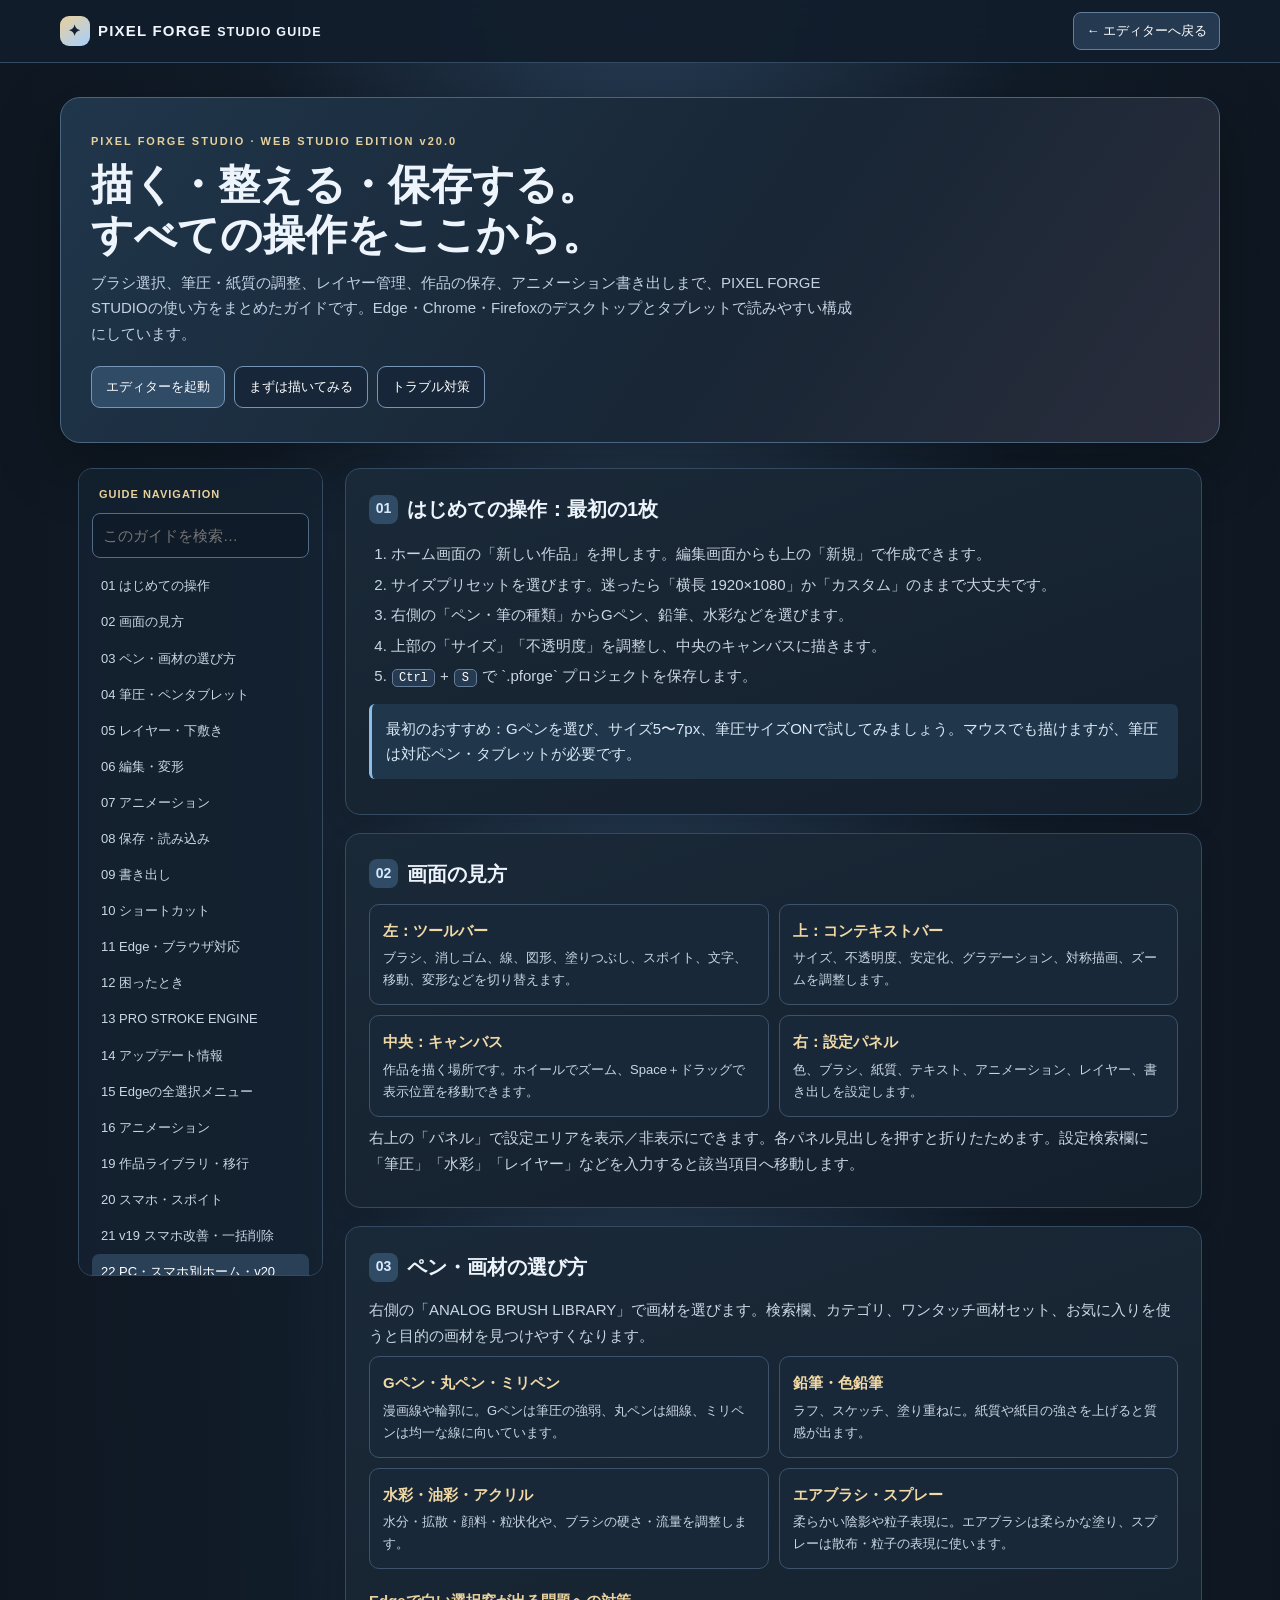
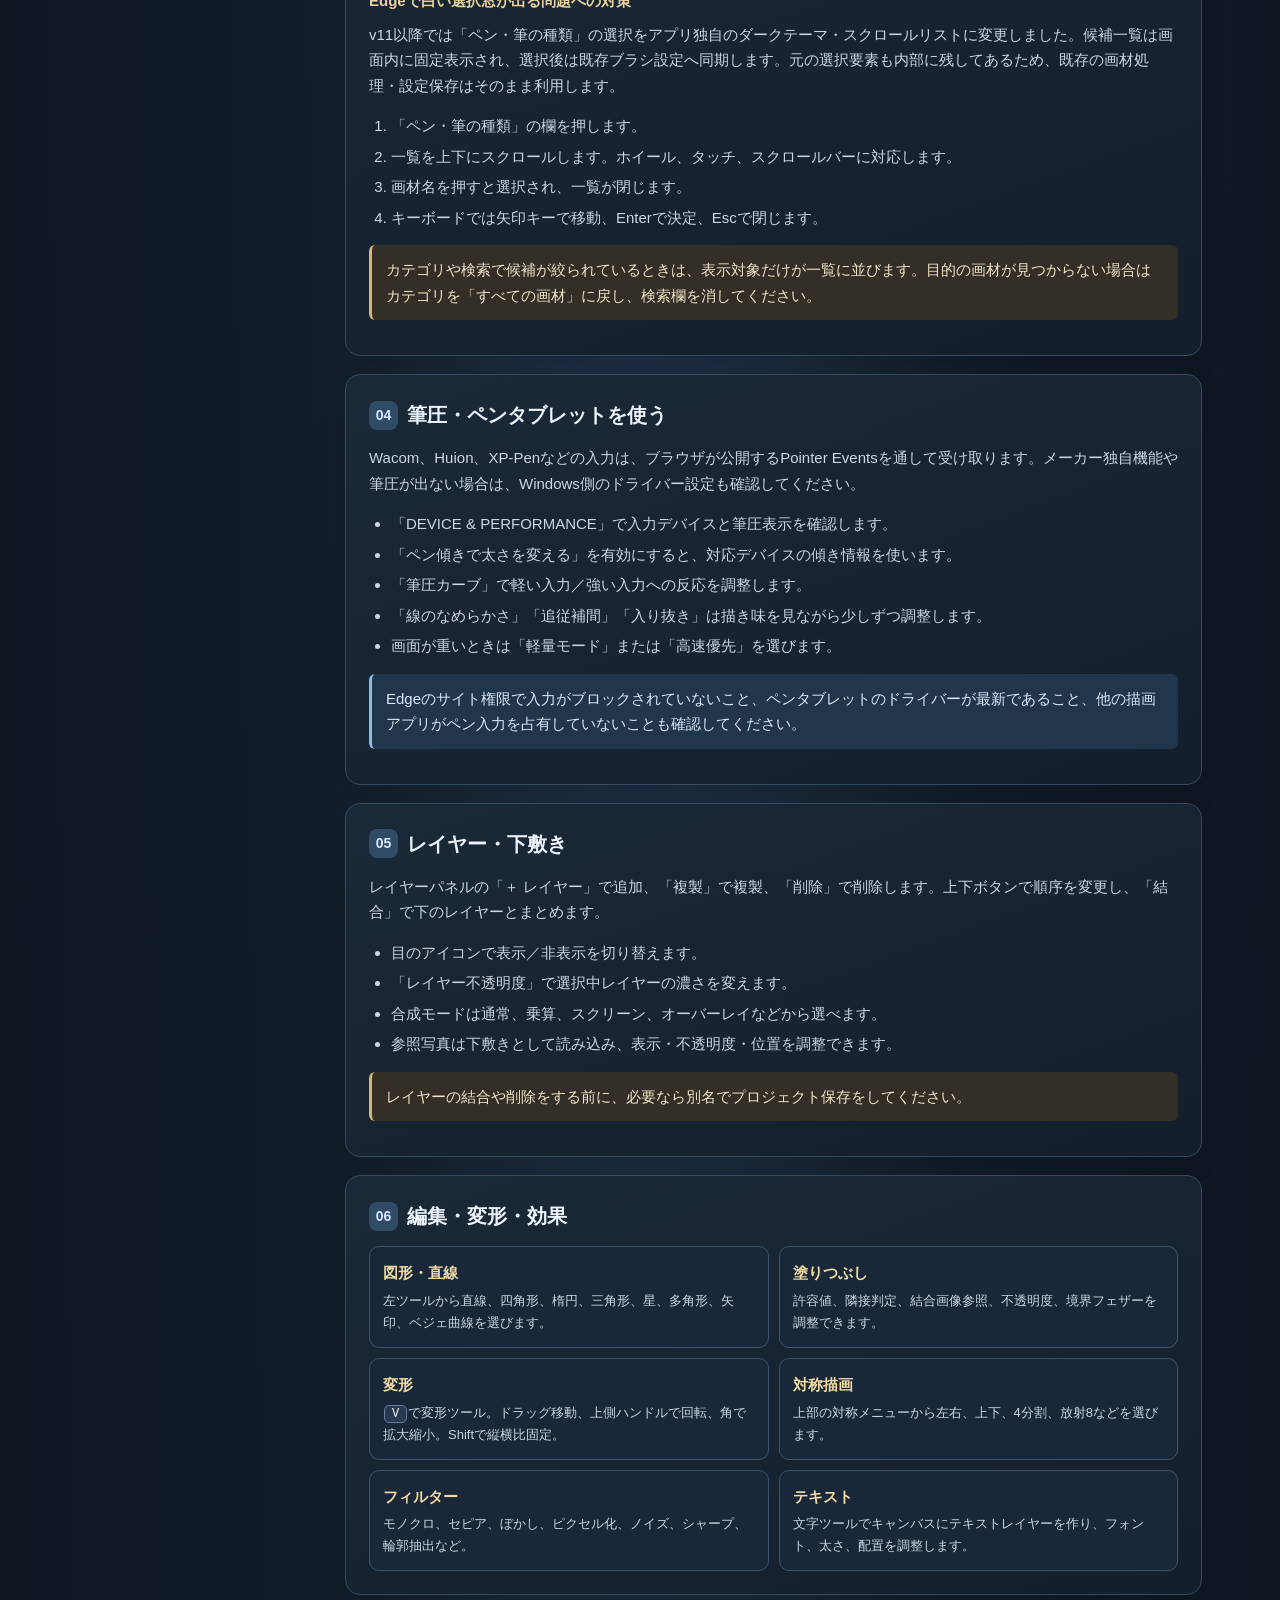
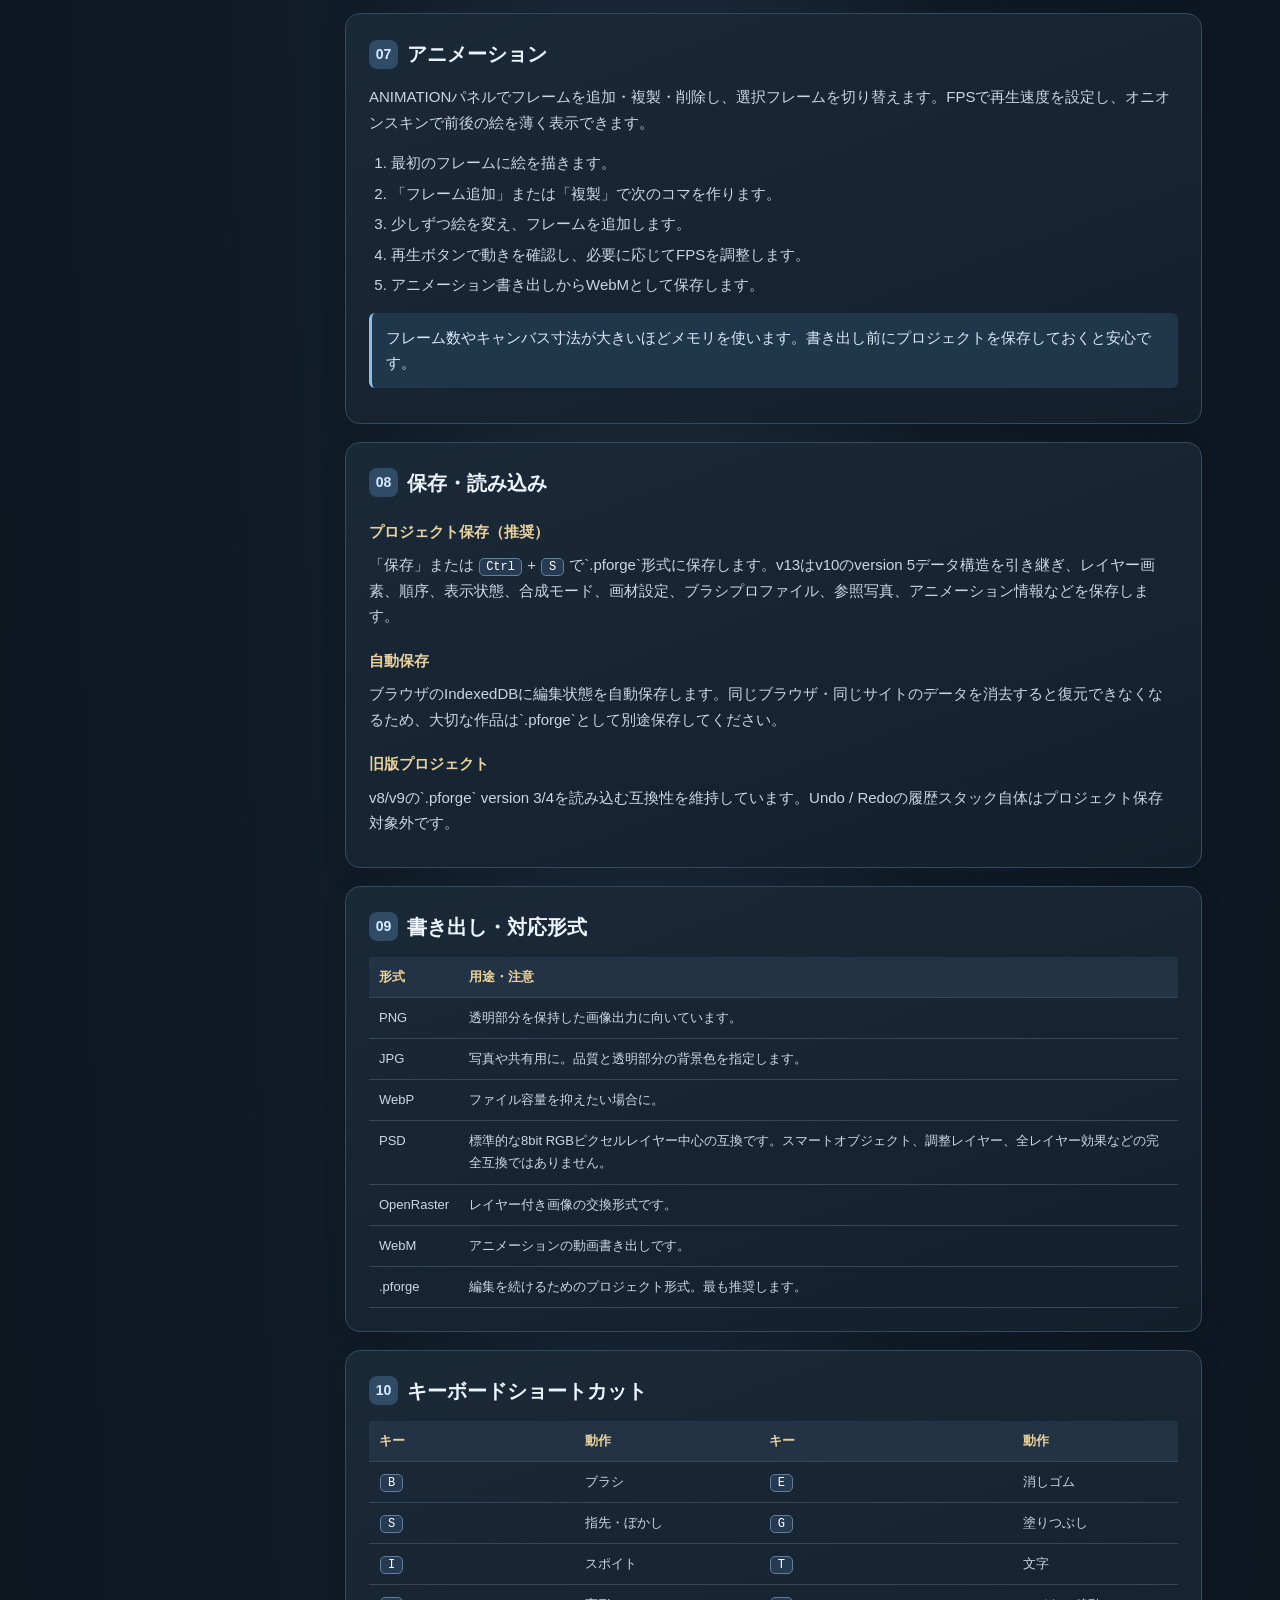
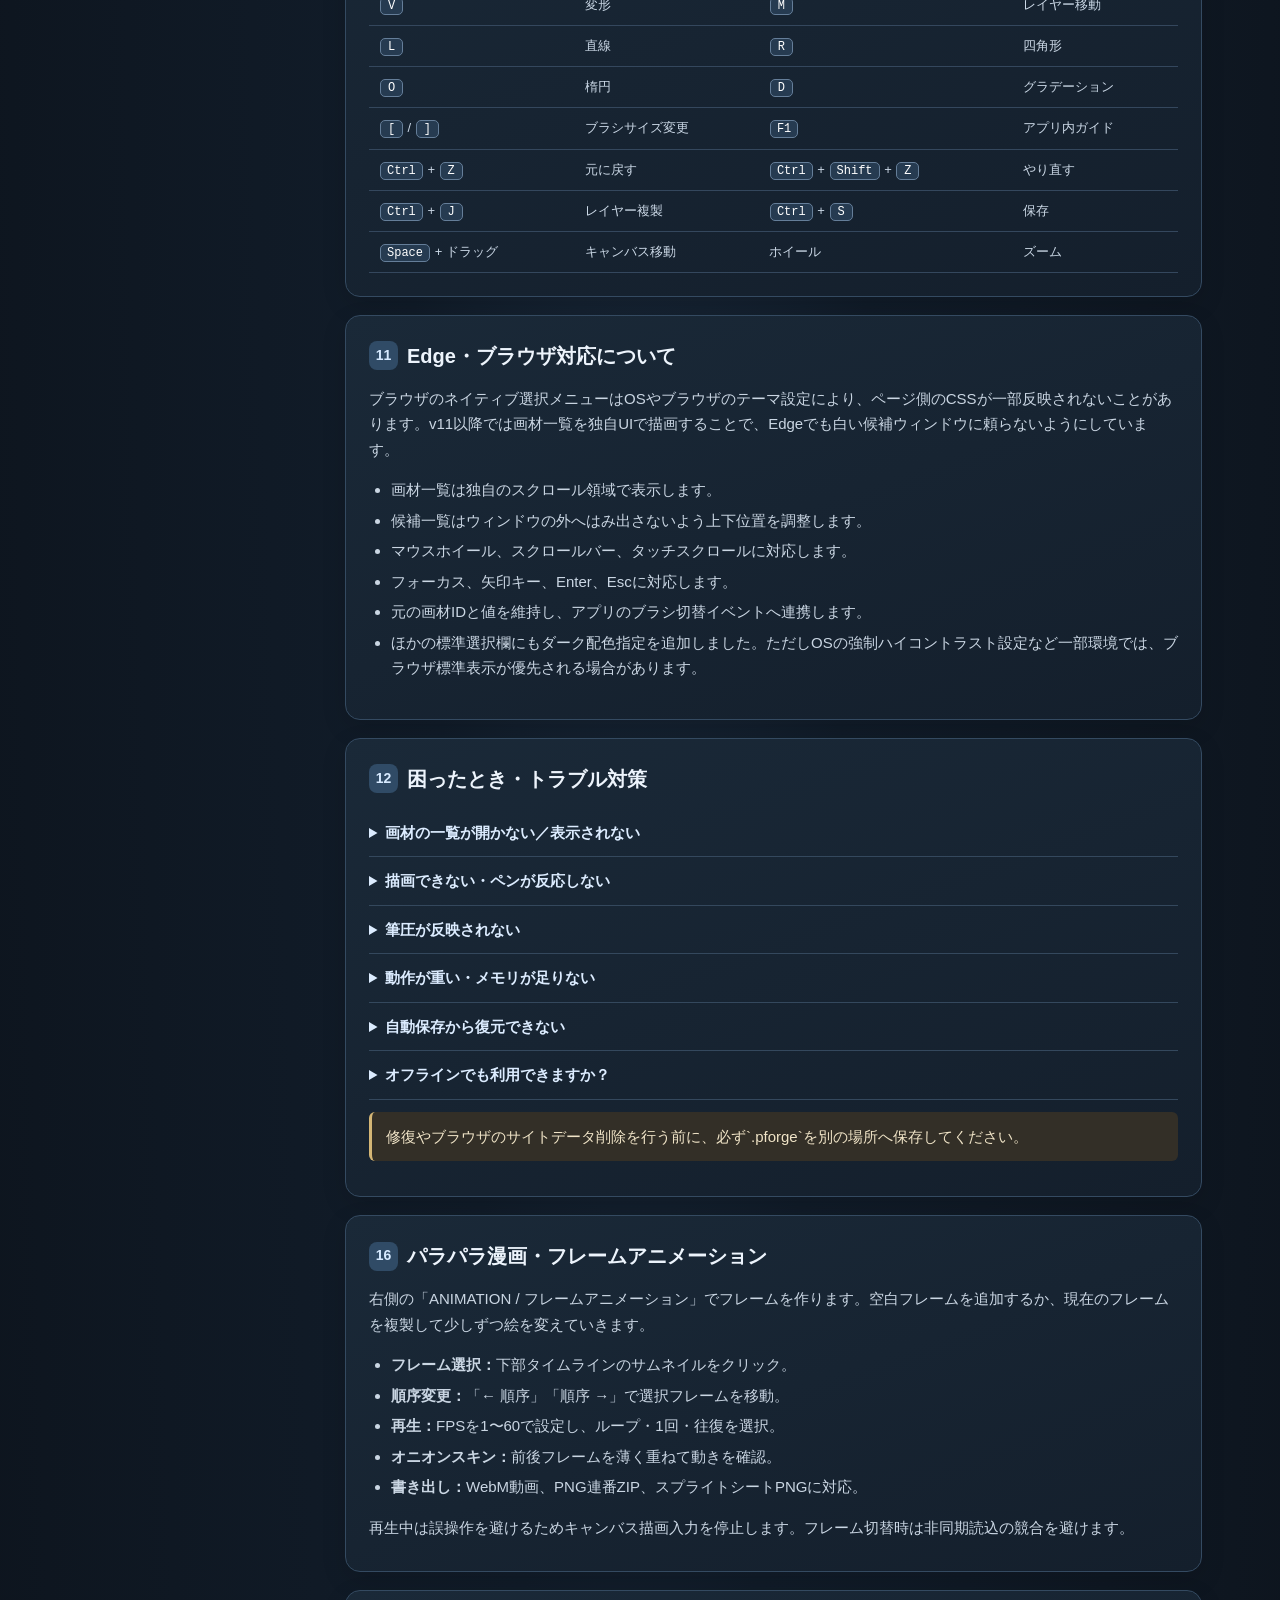
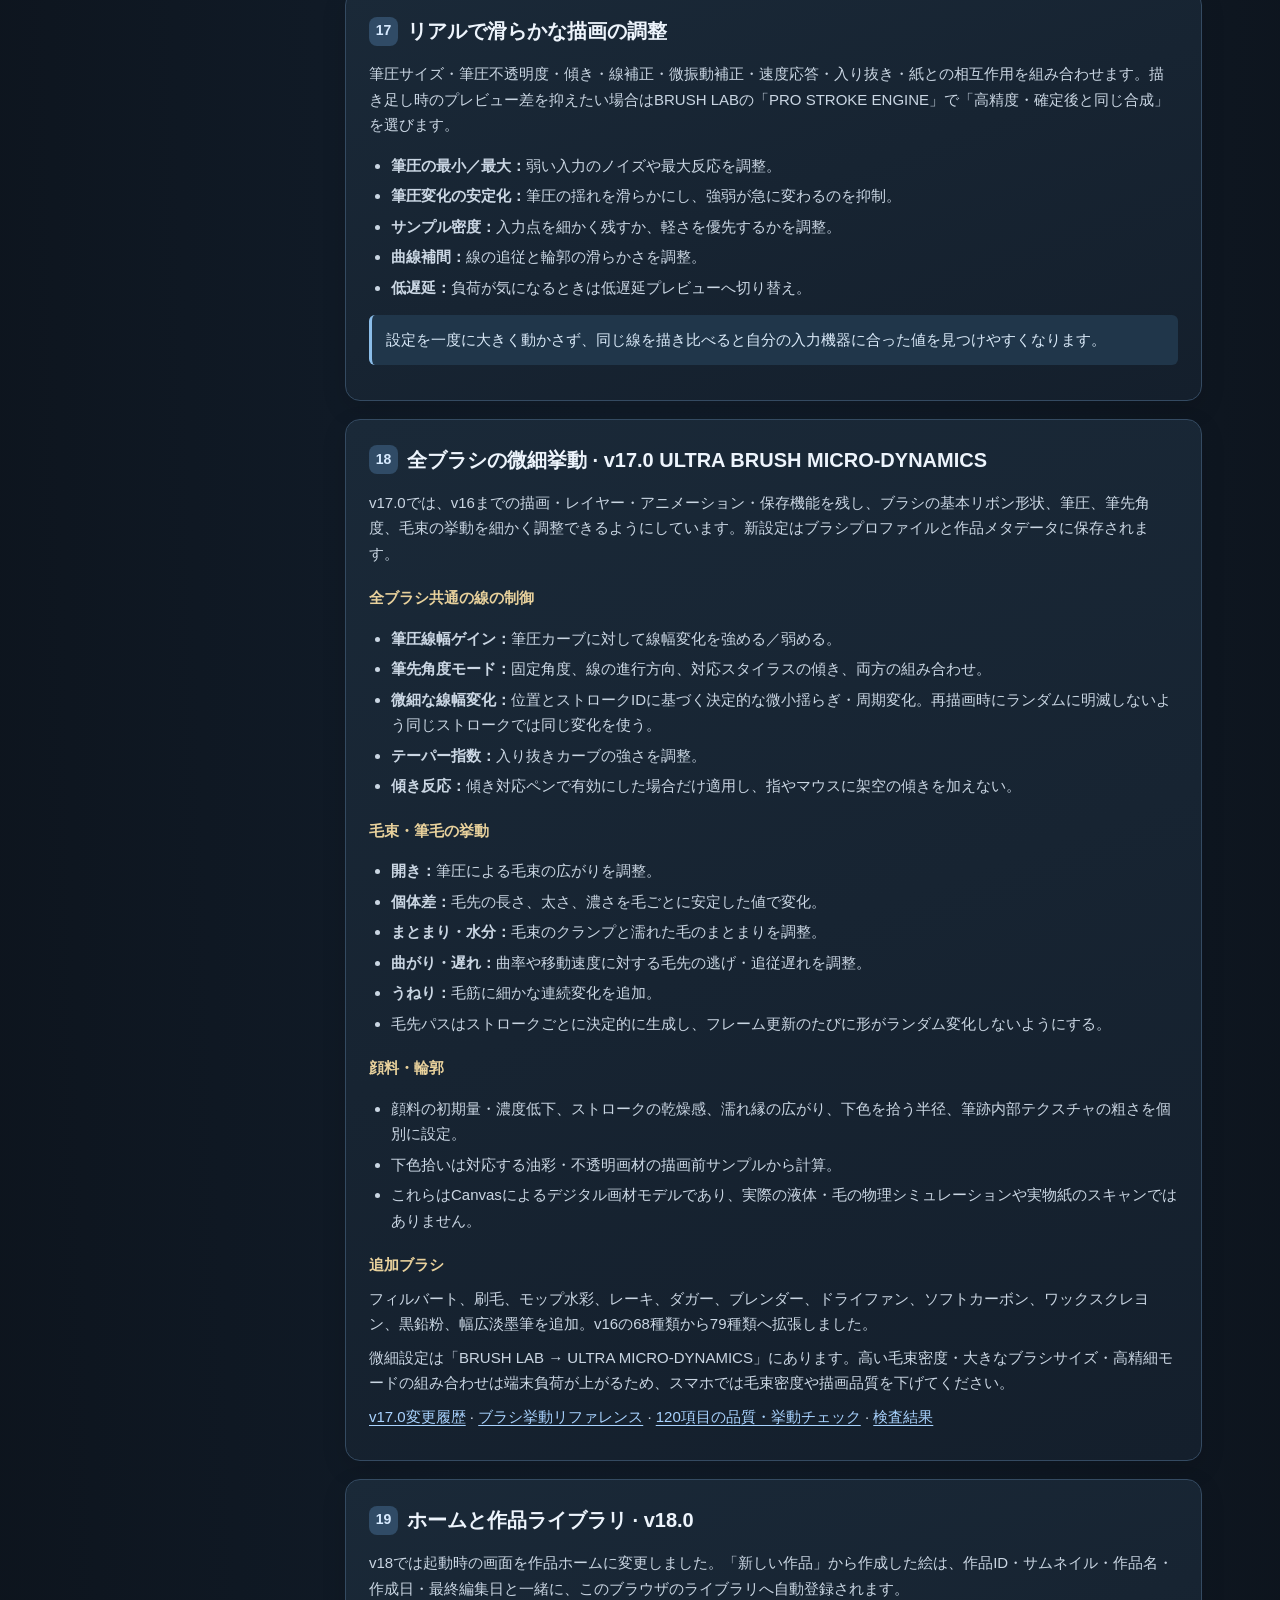
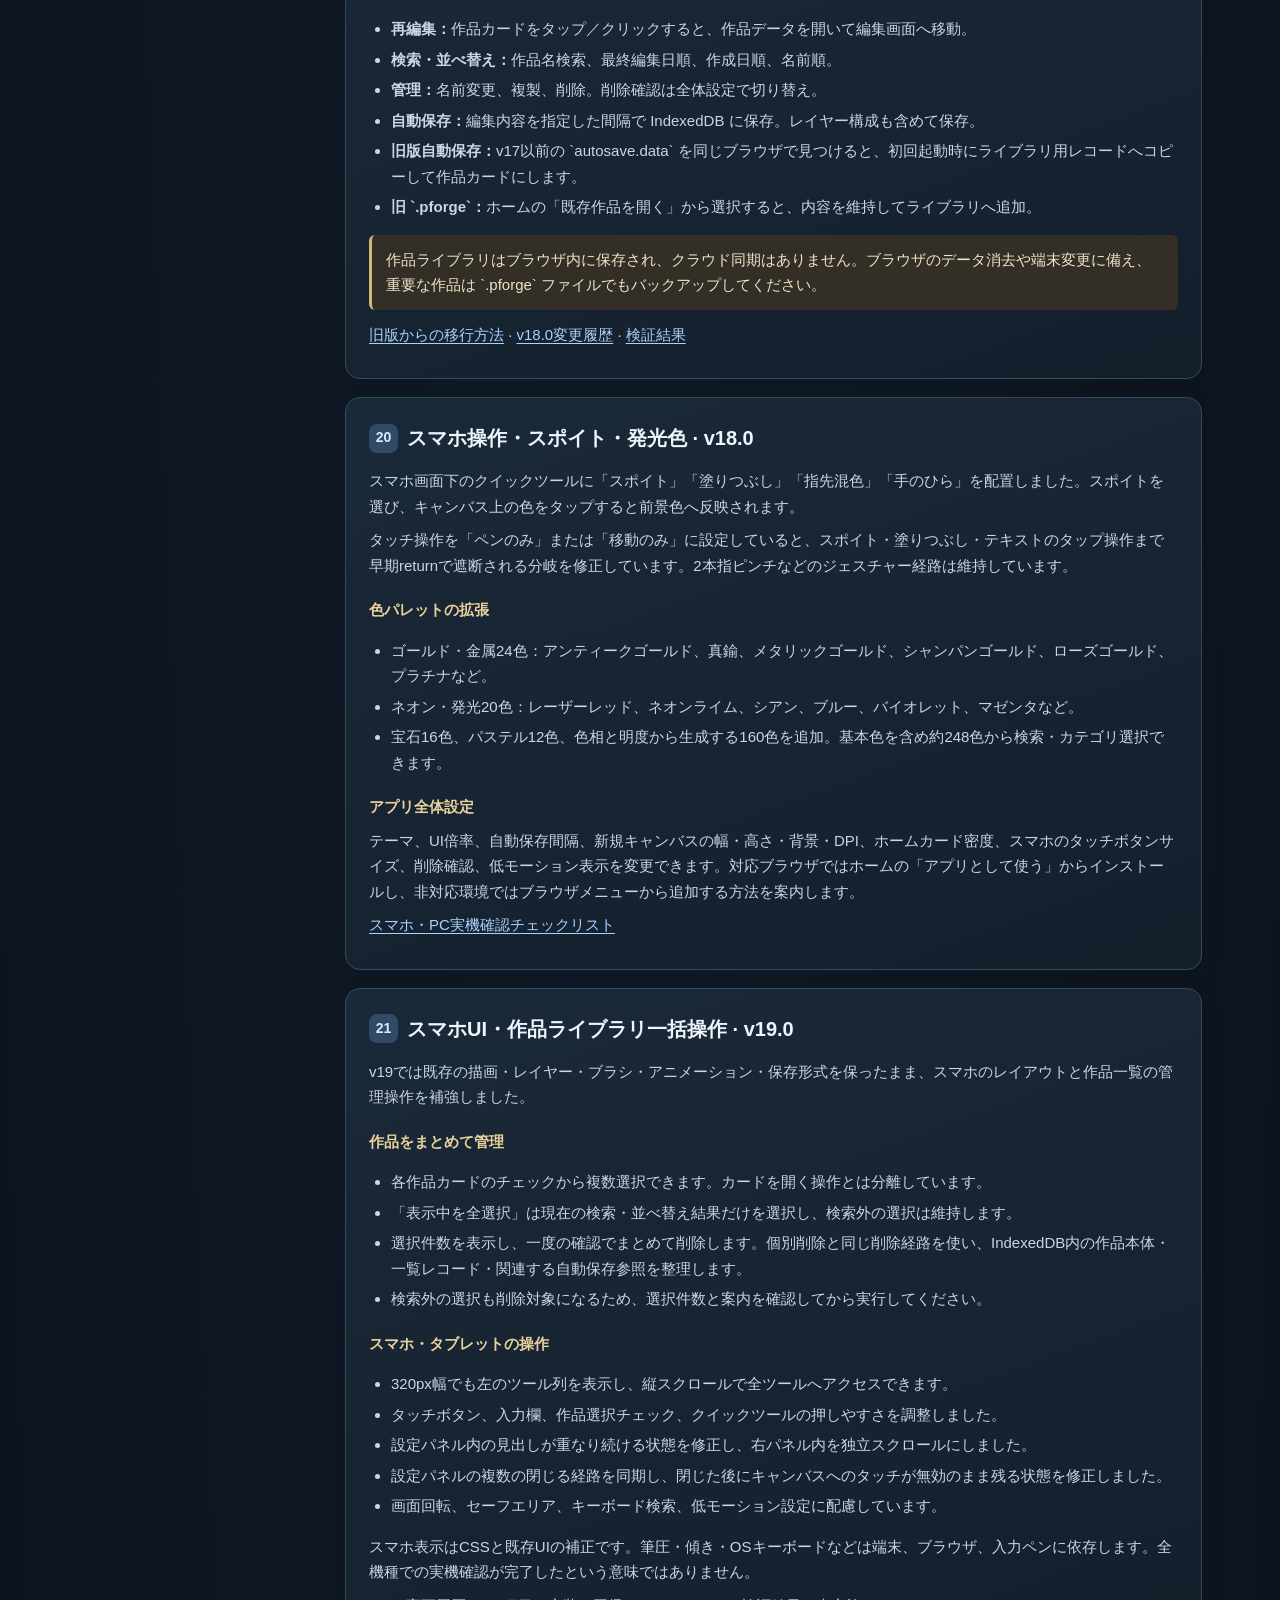
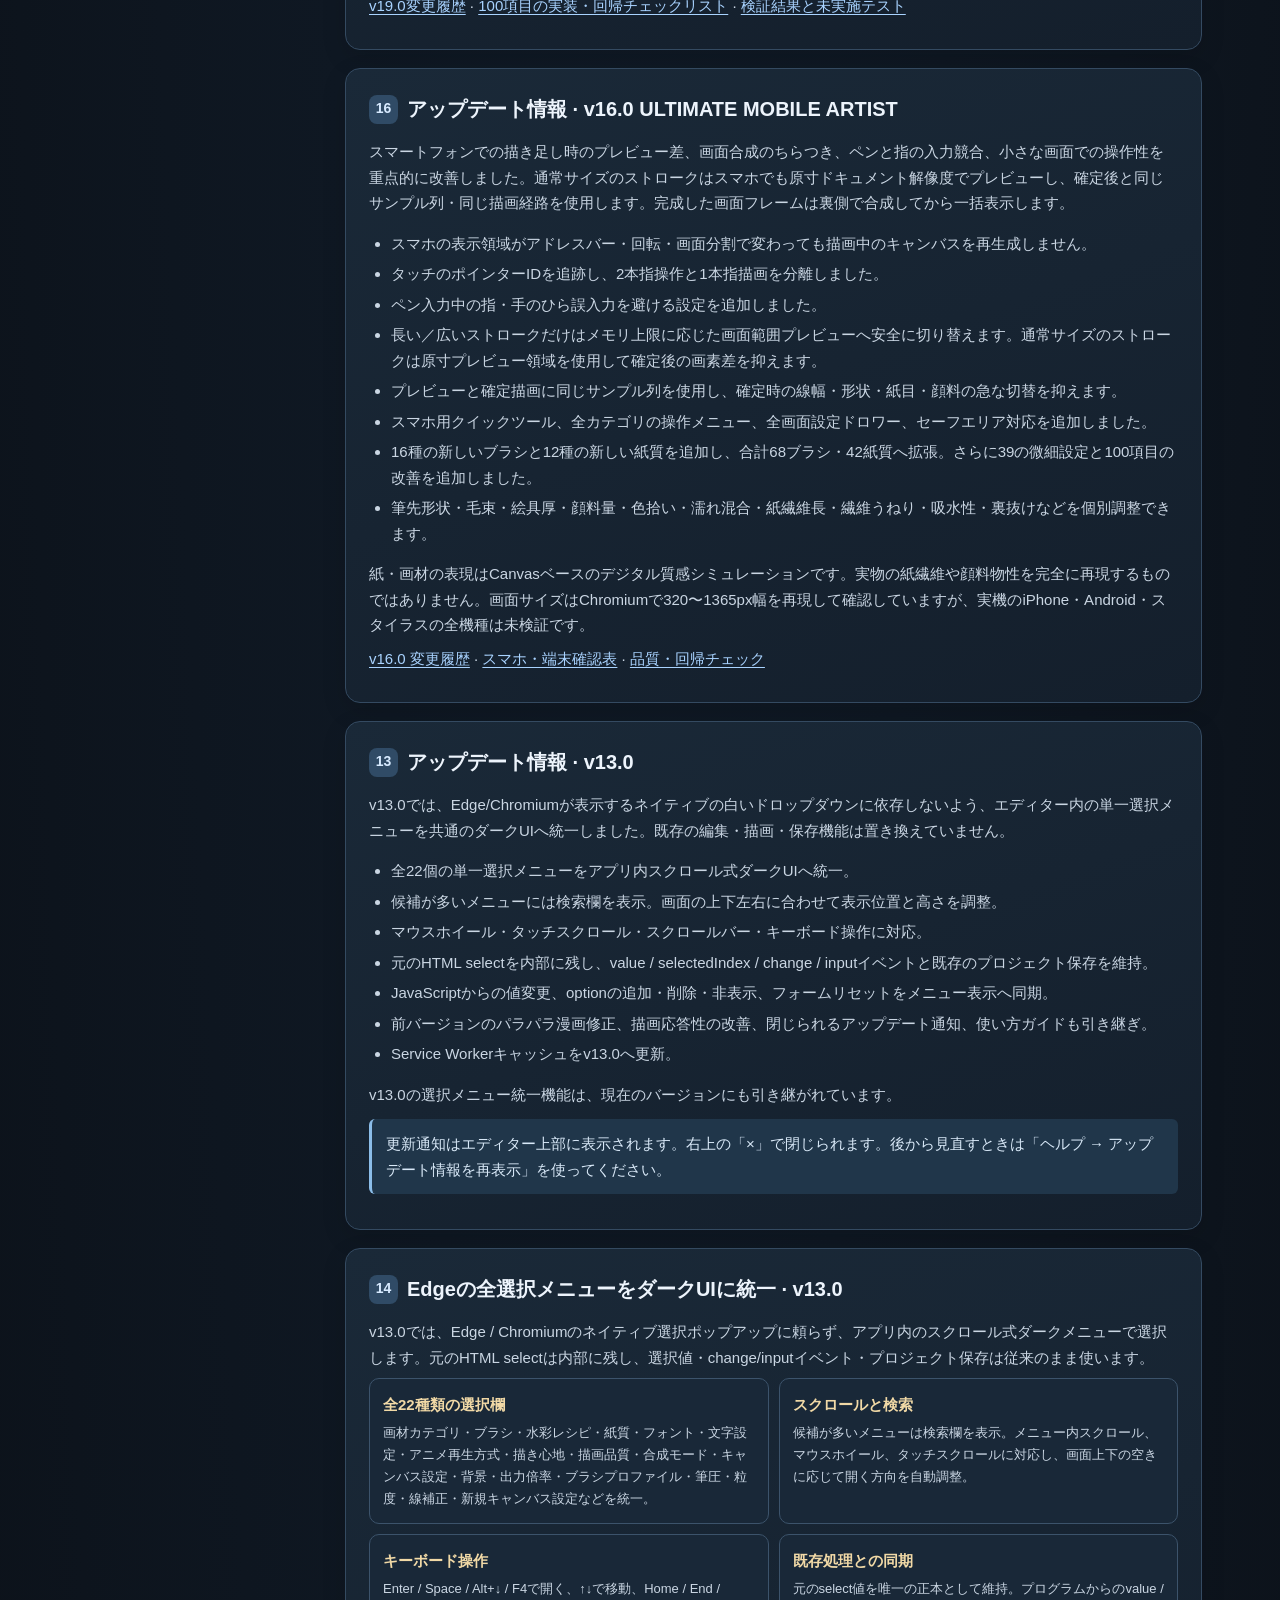
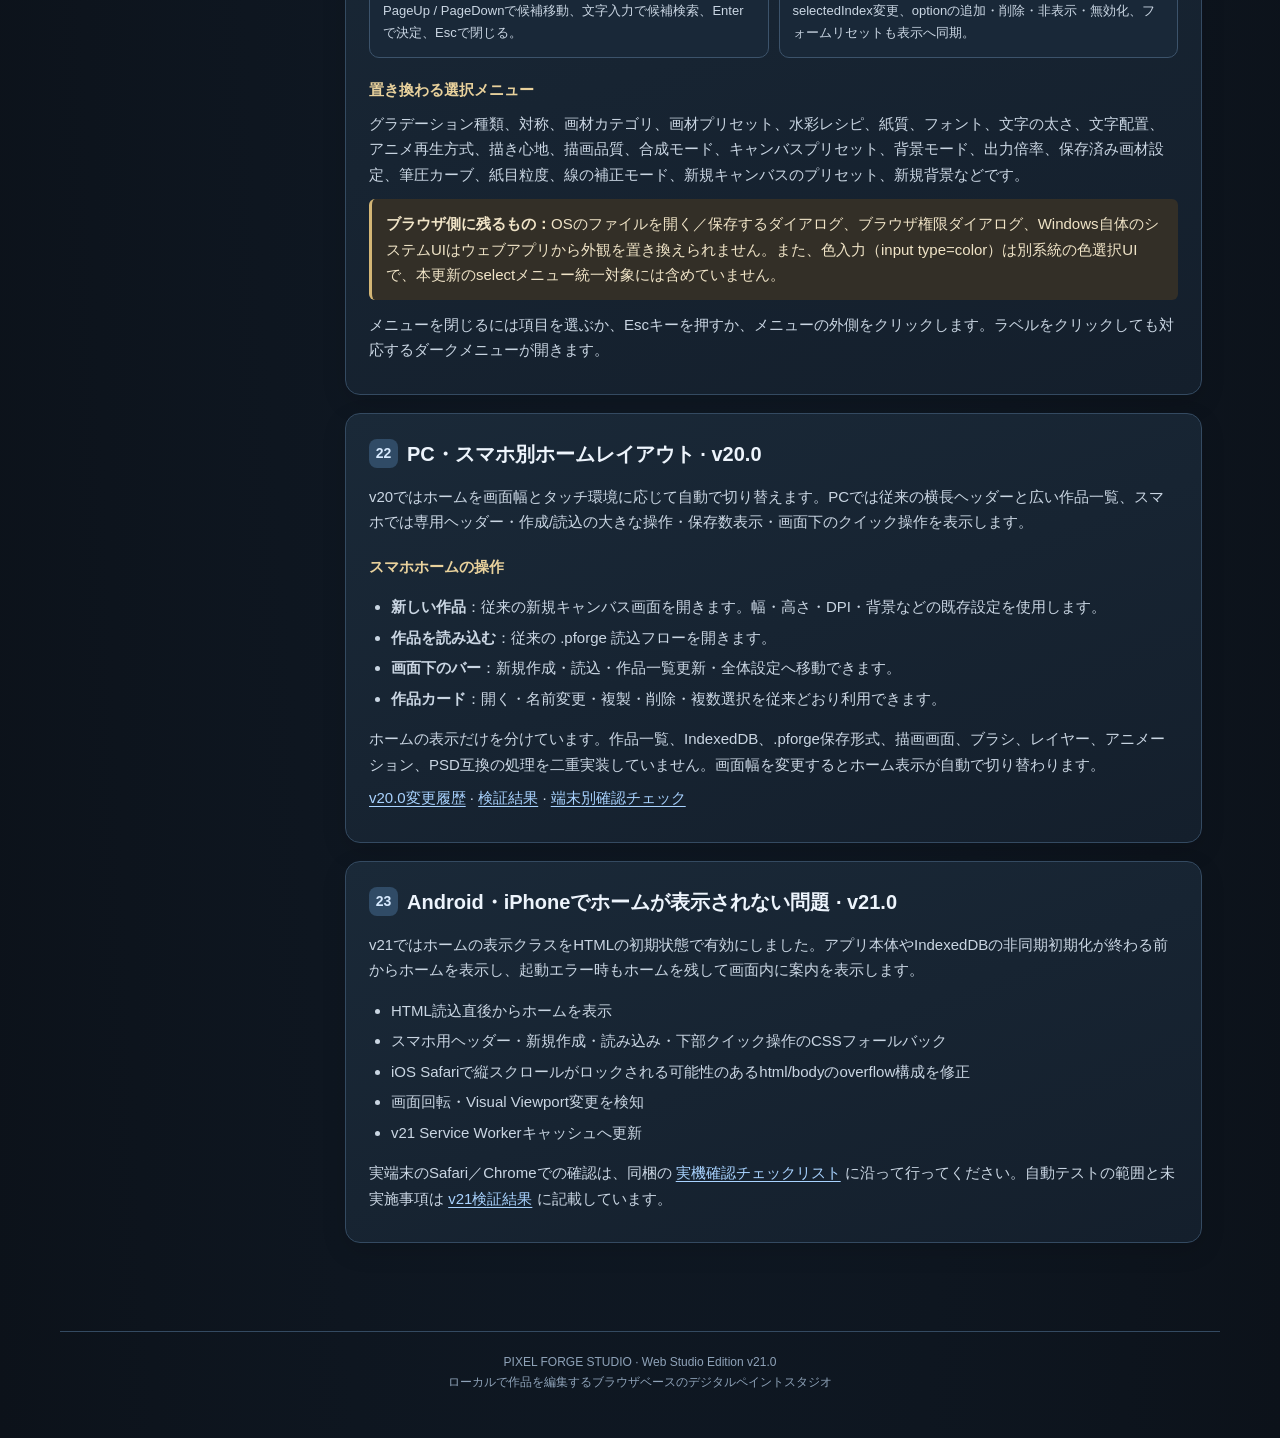
==== commit f7df0fb0: "Add files via upload" ====
--- a/help.html
+++ b/help.html
@@ -27,7 +27,7 @@
   <nav class="sidebar" aria-label="ガイド目次">
     <strong>GUIDE NAVIGATION</strong>
     <input class="search" id="guideSearch" type="search" placeholder="このガイドを検索…" aria-label="ガイドを検索">
-    <a href="#quickstart">01 はじめての操作</a><a href="#workspace">02 画面の見方</a><a href="#brushes">03 ペン・画材の選び方</a><a href="#stylus">04 筆圧・ペンタブレット</a><a href="#layers">05 レイヤー・下敷き</a><a href="#edit">06 編集・変形</a><a href="#animation">07 アニメーション</a><a href="#save">08 保存・読み込み</a><a href="#export">09 書き出し</a><a href="#shortcuts">10 ショートカット</a><a href="#edge">11 Edge・ブラウザ対応</a><a href="#troubleshoot">12 困ったとき</a><a href="#smooth-drawing">13 PRO STROKE ENGINE</a><a href="#updates-v16">14 アップデート情報</a><a href="#edge-all-select-menus">15 Edgeの全選択メニュー</a><a href="#flipbook-guide">16 アニメーション</a><a href="#library-home">19 作品ライブラリ・移行</a><a href="#mobile-v18">20 スマホ・スポイト</a><a href="#mobile-v19">21 v19 スマホ改善・一括削除</a><a href="#home-ui-v20">22 PC・スマホ別ホーム・v20</a>
+    <a href="#quickstart">01 はじめての操作</a><a href="#workspace">02 画面の見方</a><a href="#brushes">03 ペン・画材の選び方</a><a href="#stylus">04 筆圧・ペンタブレット</a><a href="#layers">05 レイヤー・下敷き</a><a href="#edit">06 編集・変形</a><a href="#animation">07 アニメーション</a><a href="#save">08 保存・読み込み</a><a href="#export">09 書き出し</a><a href="#shortcuts">10 ショートカット</a><a href="#edge">11 Edge・ブラウザ対応</a><a href="#troubleshoot">12 困ったとき</a><a href="#smooth-drawing">13 PRO STROKE ENGINE</a><a href="#updates-v16">14 アップデート情報</a><a href="#edge-all-select-menus">15 Edgeの全選択メニュー</a><a href="#flipbook-guide">16 アニメーション</a><a href="#library-home">19 作品ライブラリ・移行</a><a href="#mobile-v18">20 スマホ・スポイト</a><a href="#mobile-v19">21 v19 スマホ改善・一括削除</a><a href="#home-ui-v20">22 PC・スマホ別ホーム・v20</a><a href="#home-ui-v21">23 Android・iPhone初期表示修正・v21</a>
   </nav>
   <main class="content" id="guideContent">
     <section class="section" id="quickstart" data-search="最初 はじめて 新規 描く 操作">
@@ -270,11 +270,18 @@
   <p>ホームの表示だけを分けています。作品一覧、IndexedDB、.pforge保存形式、描画画面、ブラシ、レイヤー、アニメーション、PSD互換の処理を二重実装していません。画面幅を変更するとホーム表示が自動で切り替わります。</p>
   <p><a href="./CHANGELOG_v20_JA.md">v20.0変更履歴</a> · <a href="./TEST_RESULTS_v20_JA.md">検証結果</a> · <a href="./EDGE_CHECKLIST_v20_JA.md">端末別確認チェック</a></p>
 </section>
-  </main>
+  
+<section class="section" id="home-ui-v21" data-search="v21 Android iPhone Safari Chrome ホーム 初期表示 空白画面 ファーストペイント">
+  <h2><span>23</span>Android・iPhoneでホームが表示されない問題 · v21.0</h2>
+  <p>v21ではホームの表示クラスをHTMLの初期状態で有効にしました。アプリ本体やIndexedDBの非同期初期化が終わる前からホームを表示し、起動エラー時もホームを残して画面内に案内を表示します。</p>
+  <ul><li>HTML読込直後からホームを表示</li><li>スマホ用ヘッダー・新規作成・読み込み・下部クイック操作のCSSフォールバック</li><li>iOS Safariで縦スクロールがロックされる可能性のあるhtml/bodyのoverflow構成を修正</li><li>画面回転・Visual Viewport変更を検知</li><li>v21 Service Workerキャッシュへ更新</li></ul>
+  <p>実端末のSafari／Chromeでの確認は、同梱の <a href="./EDGE_CHECKLIST_v21_JA.md">実機確認チェックリスト</a> に沿って行ってください。自動テストの範囲と未実施事項は <a href="./TEST_RESULTS_v21_JA.md">v21検証結果</a> に記載しています。</p>
+</section>
+</main>
 </div>
 
 
-<footer class="footer">PIXEL FORGE STUDIO · Web Studio Edition v20.0<br>ローカルで作品を編集するブラウザベースのデジタルペイントスタジオ</footer>
+<footer class="footer">PIXEL FORGE STUDIO · Web Studio Edition v21.0<br>ローカルで作品を編集するブラウザベースのデジタルペイントスタジオ</footer>
 <script>
 (() => {
  const input=document.getElementById('guideSearch');
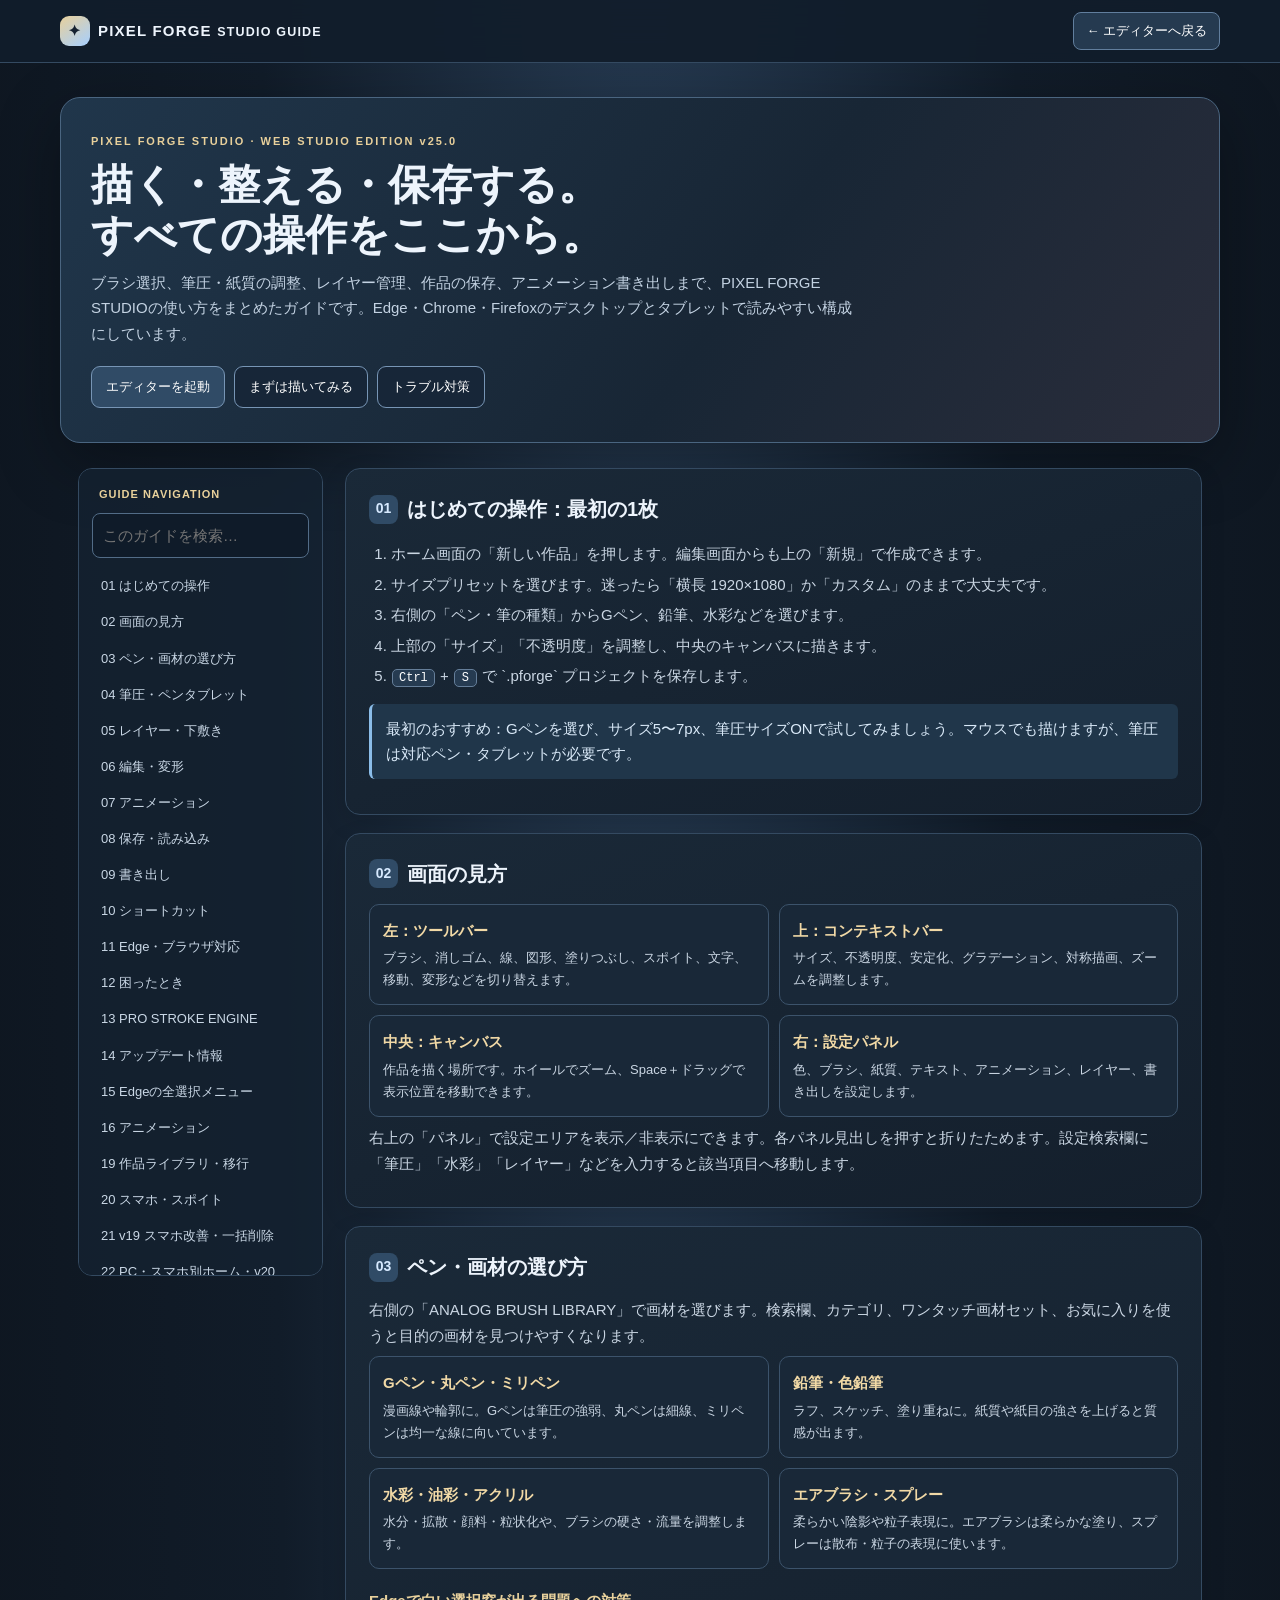
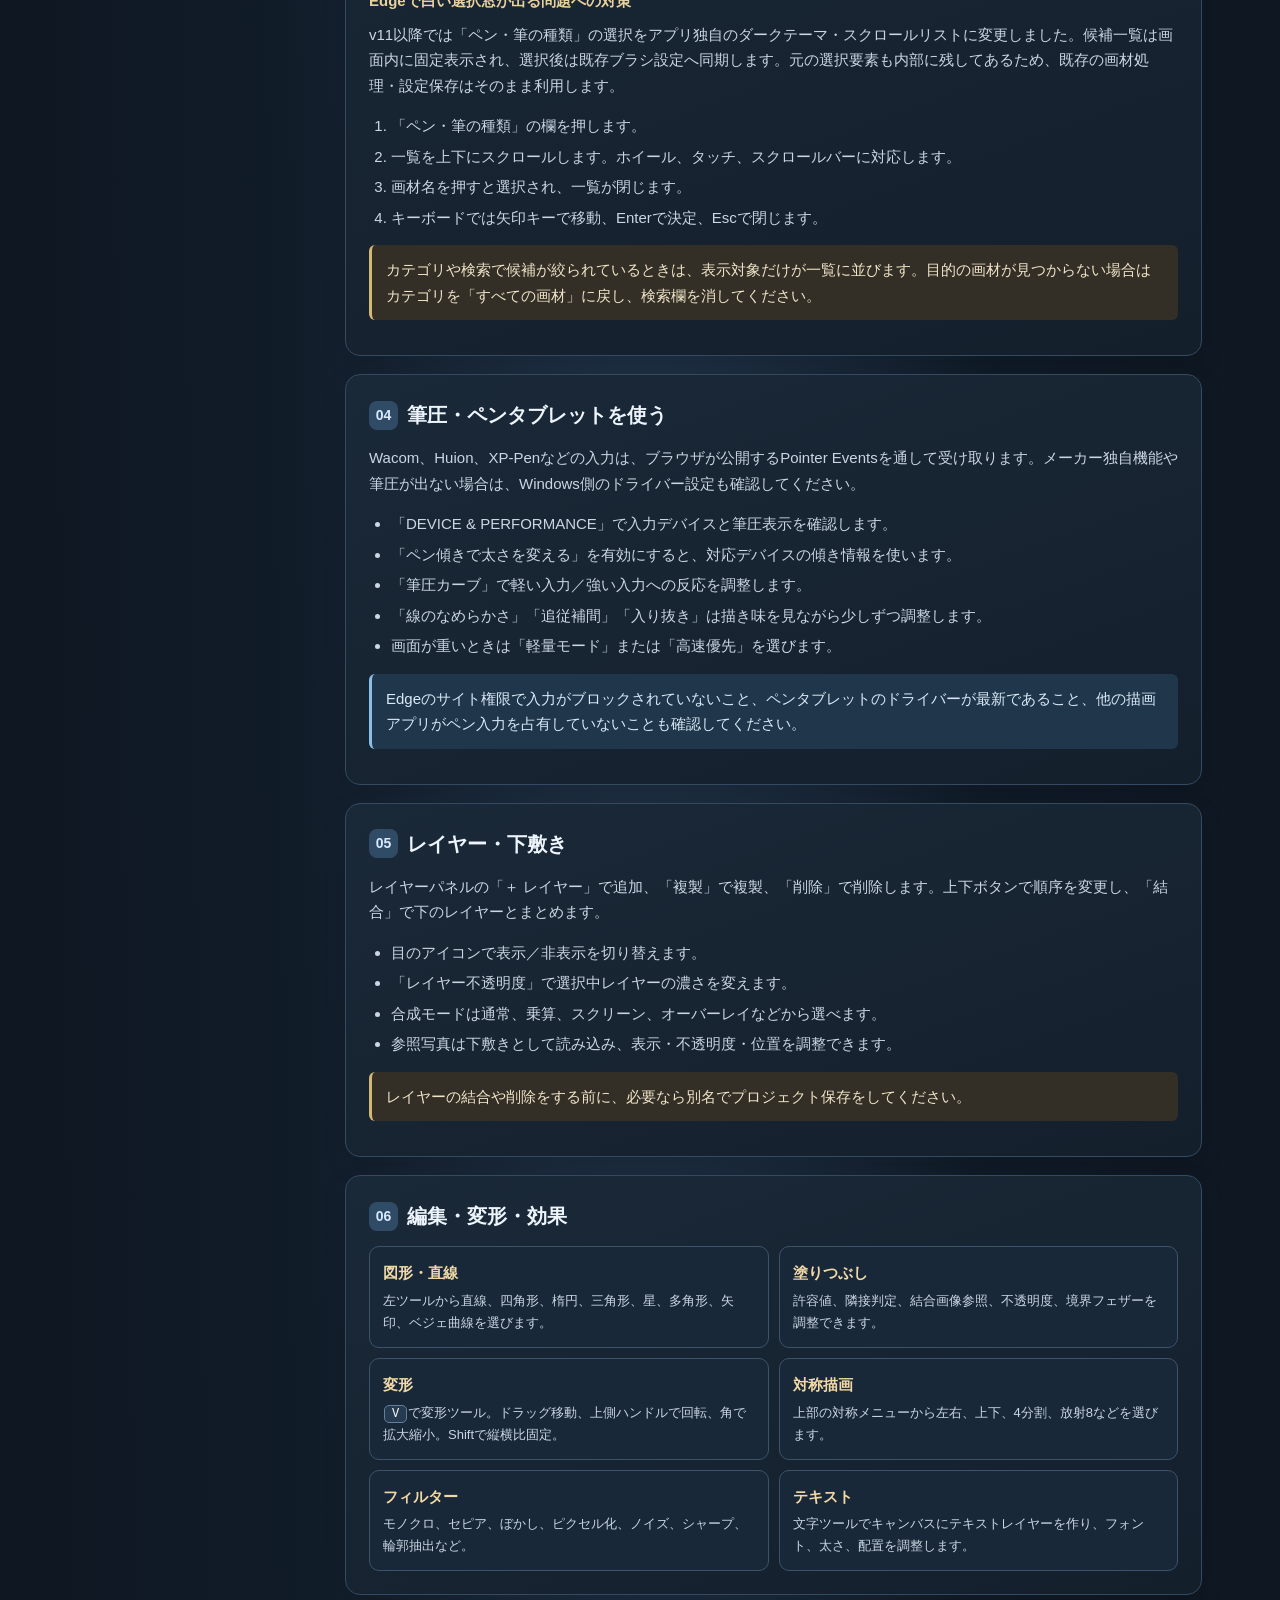
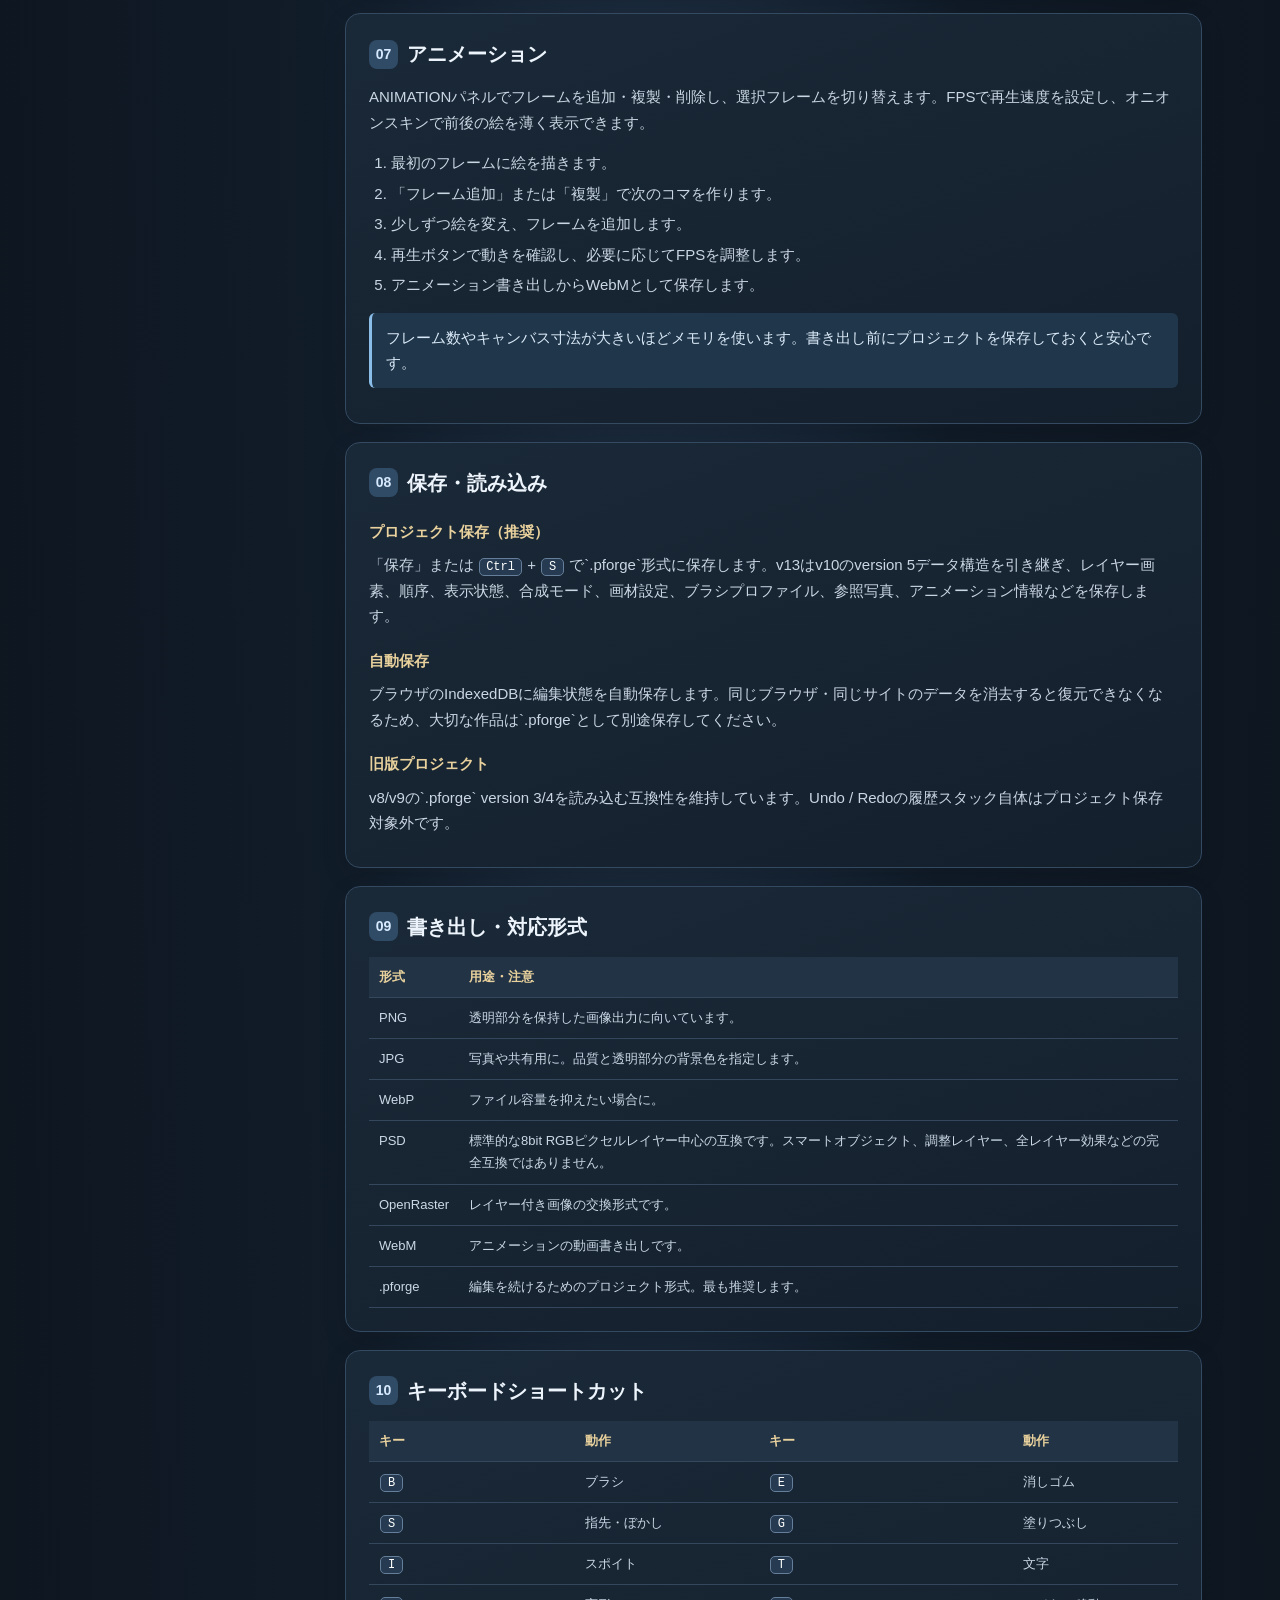
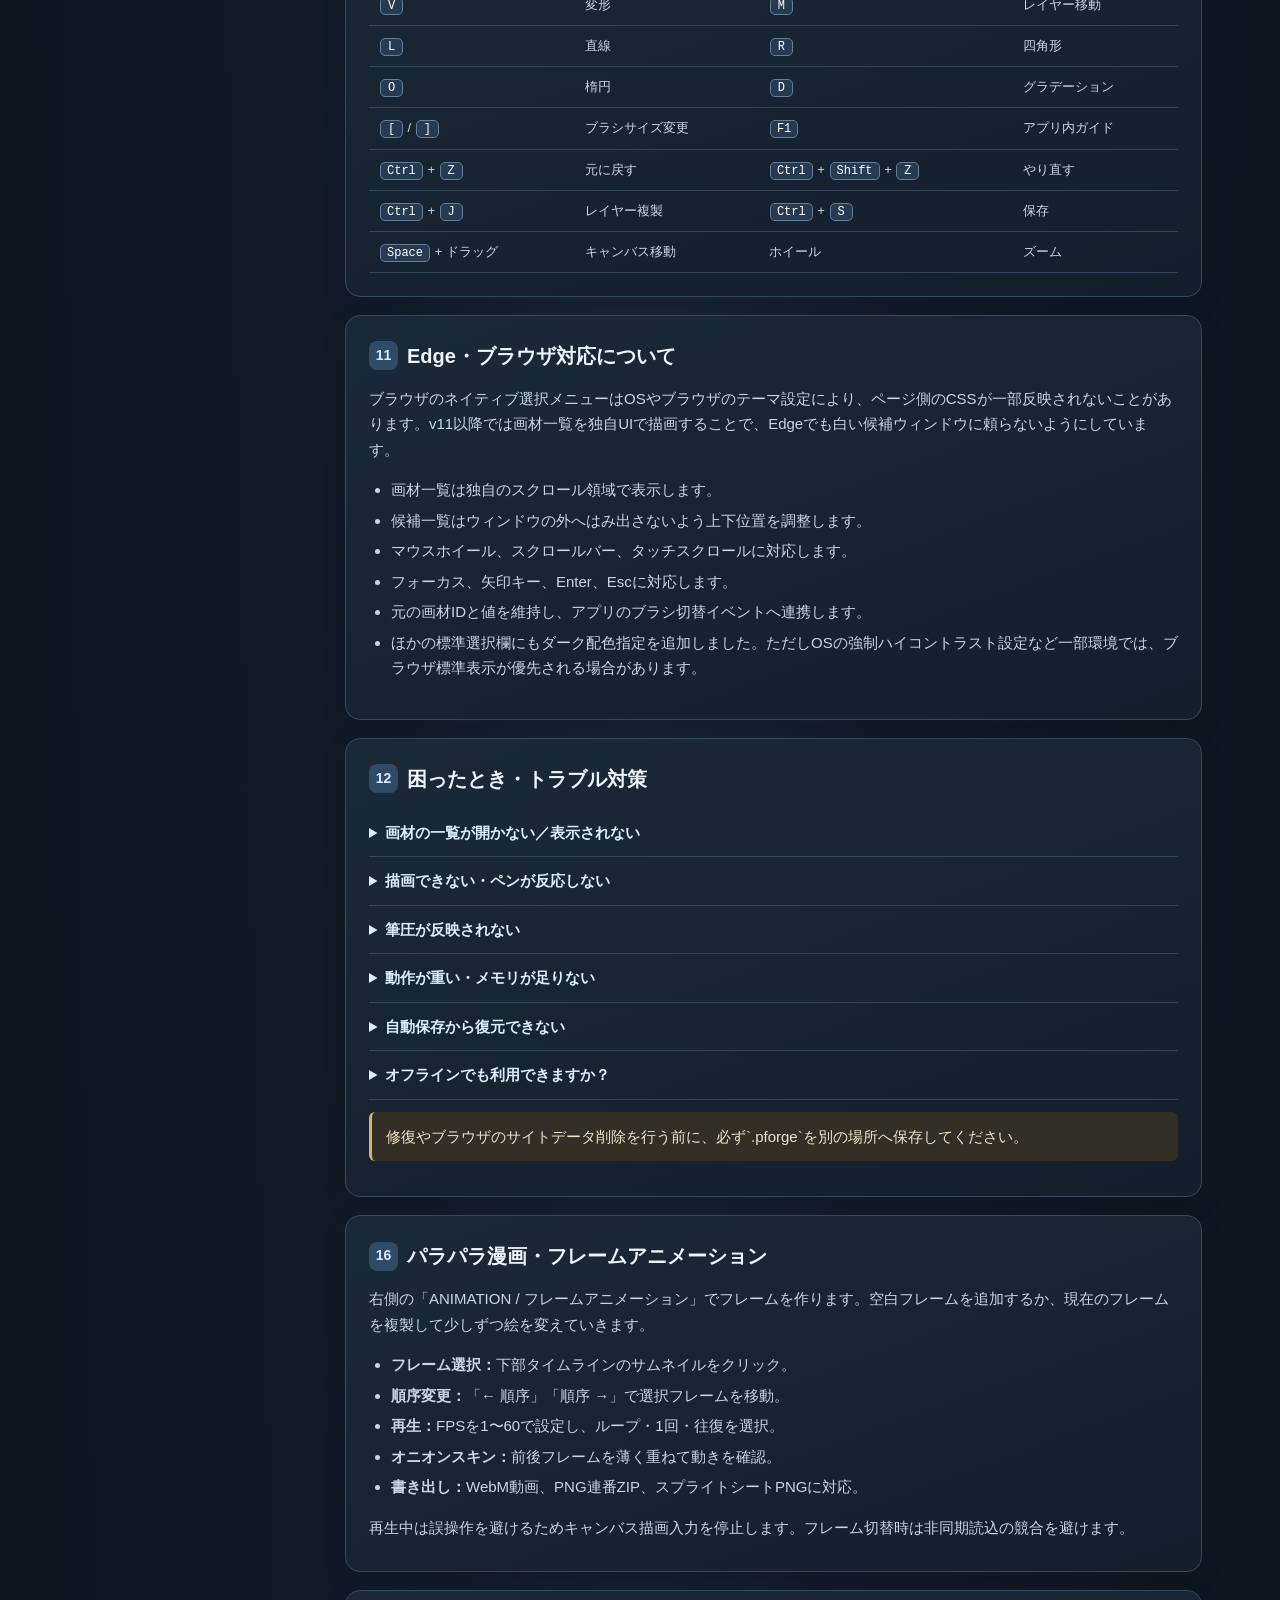
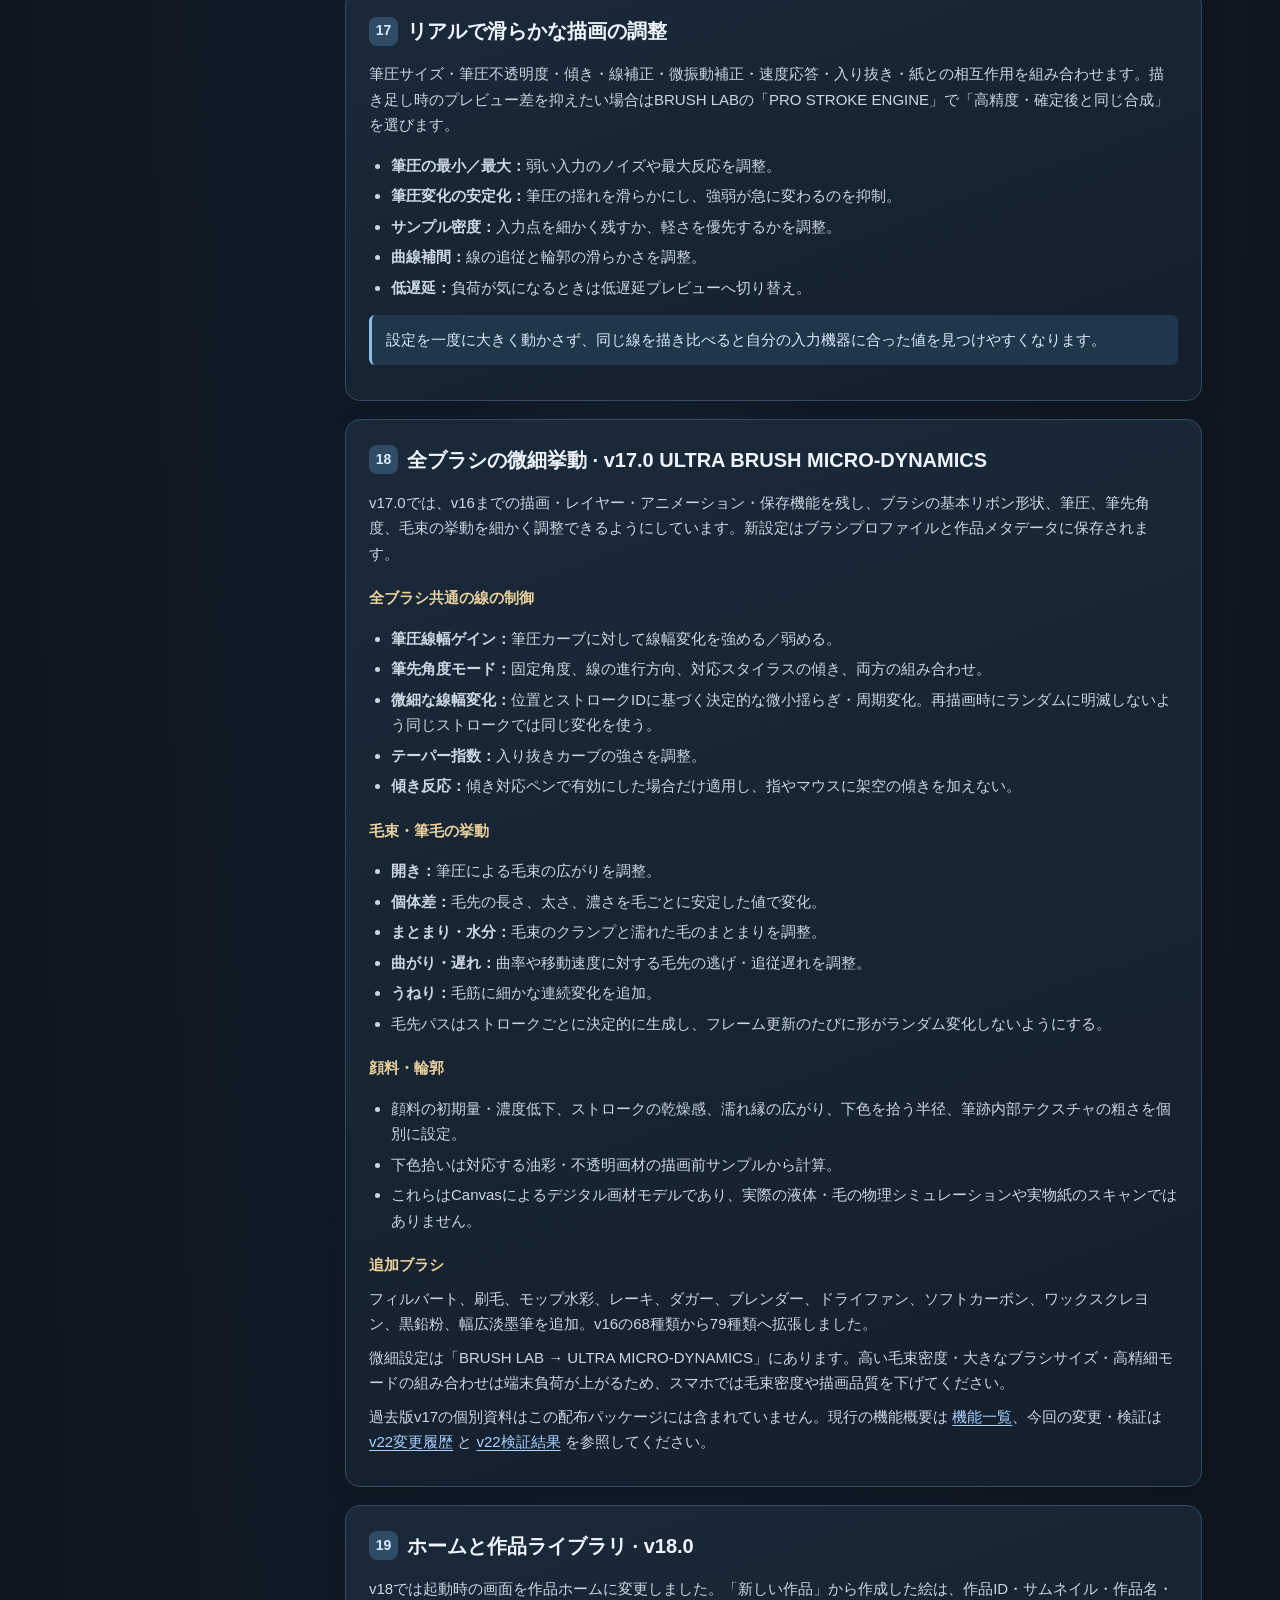
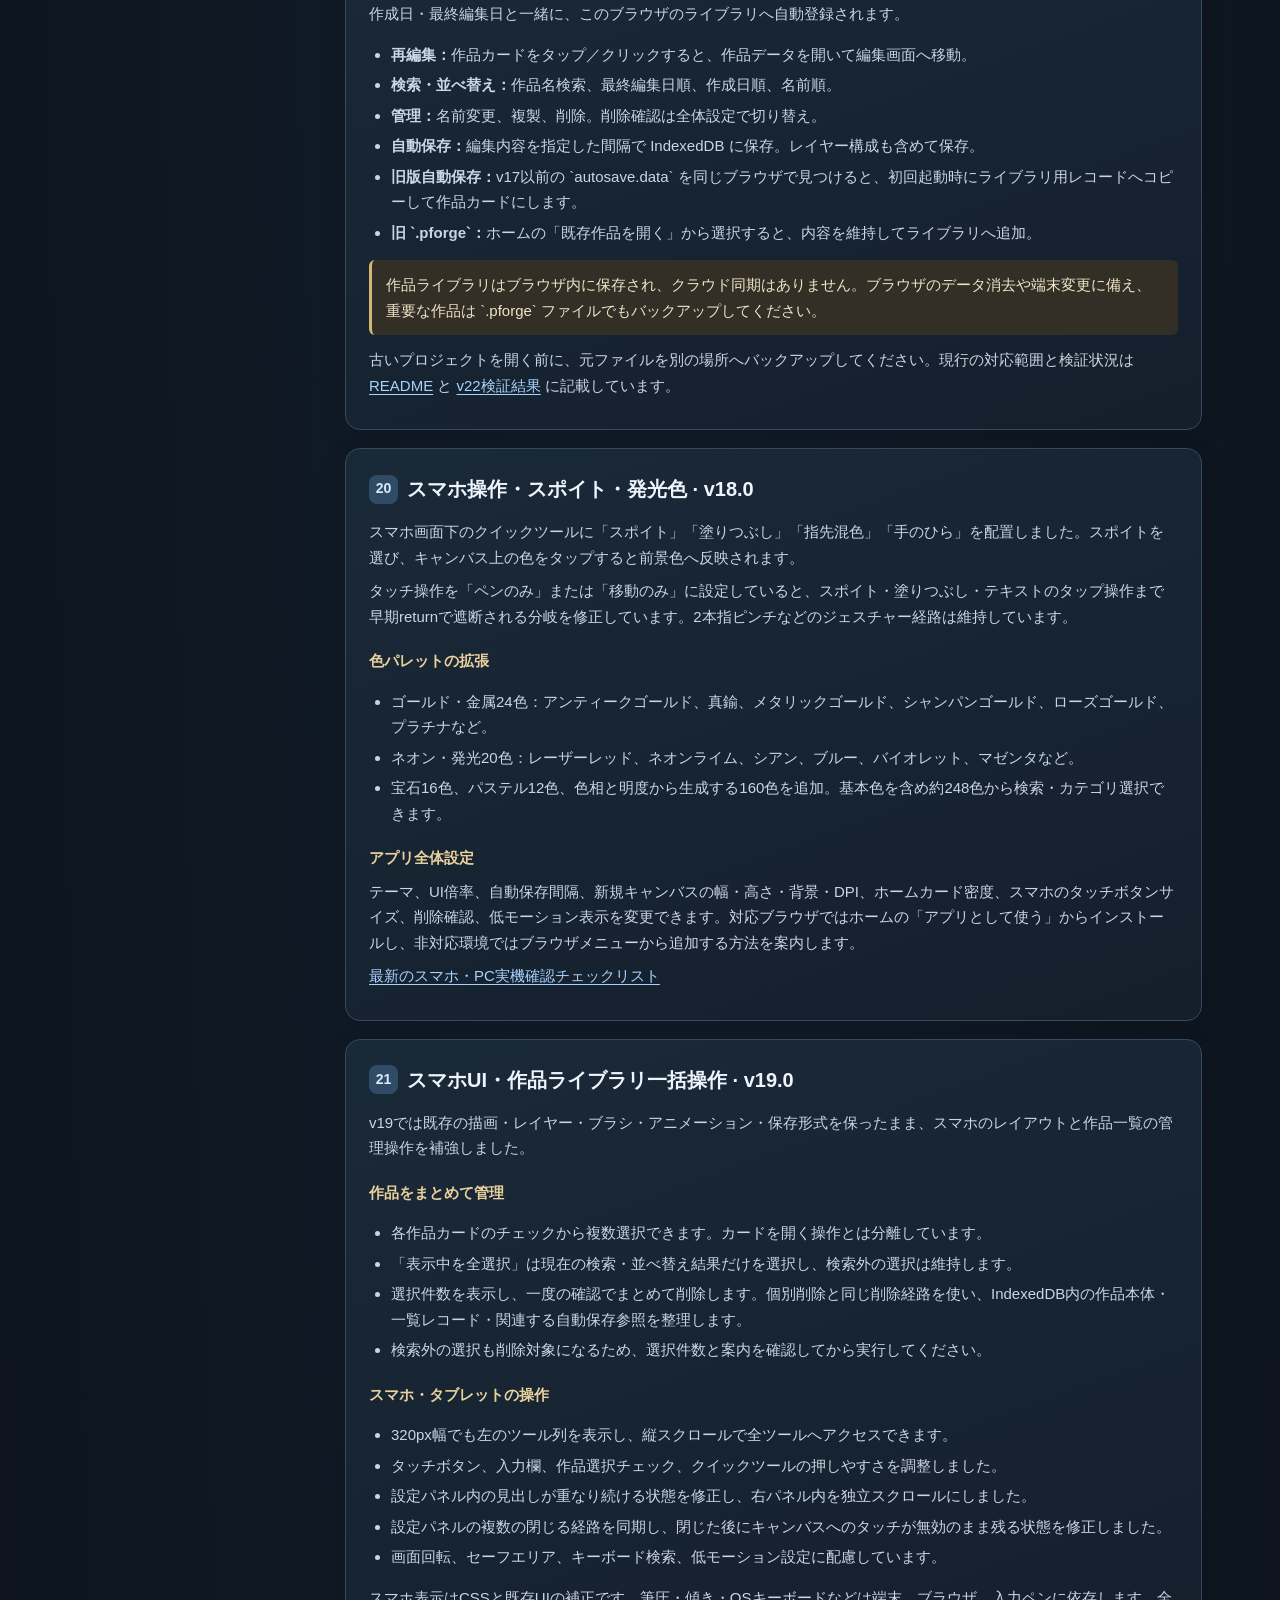
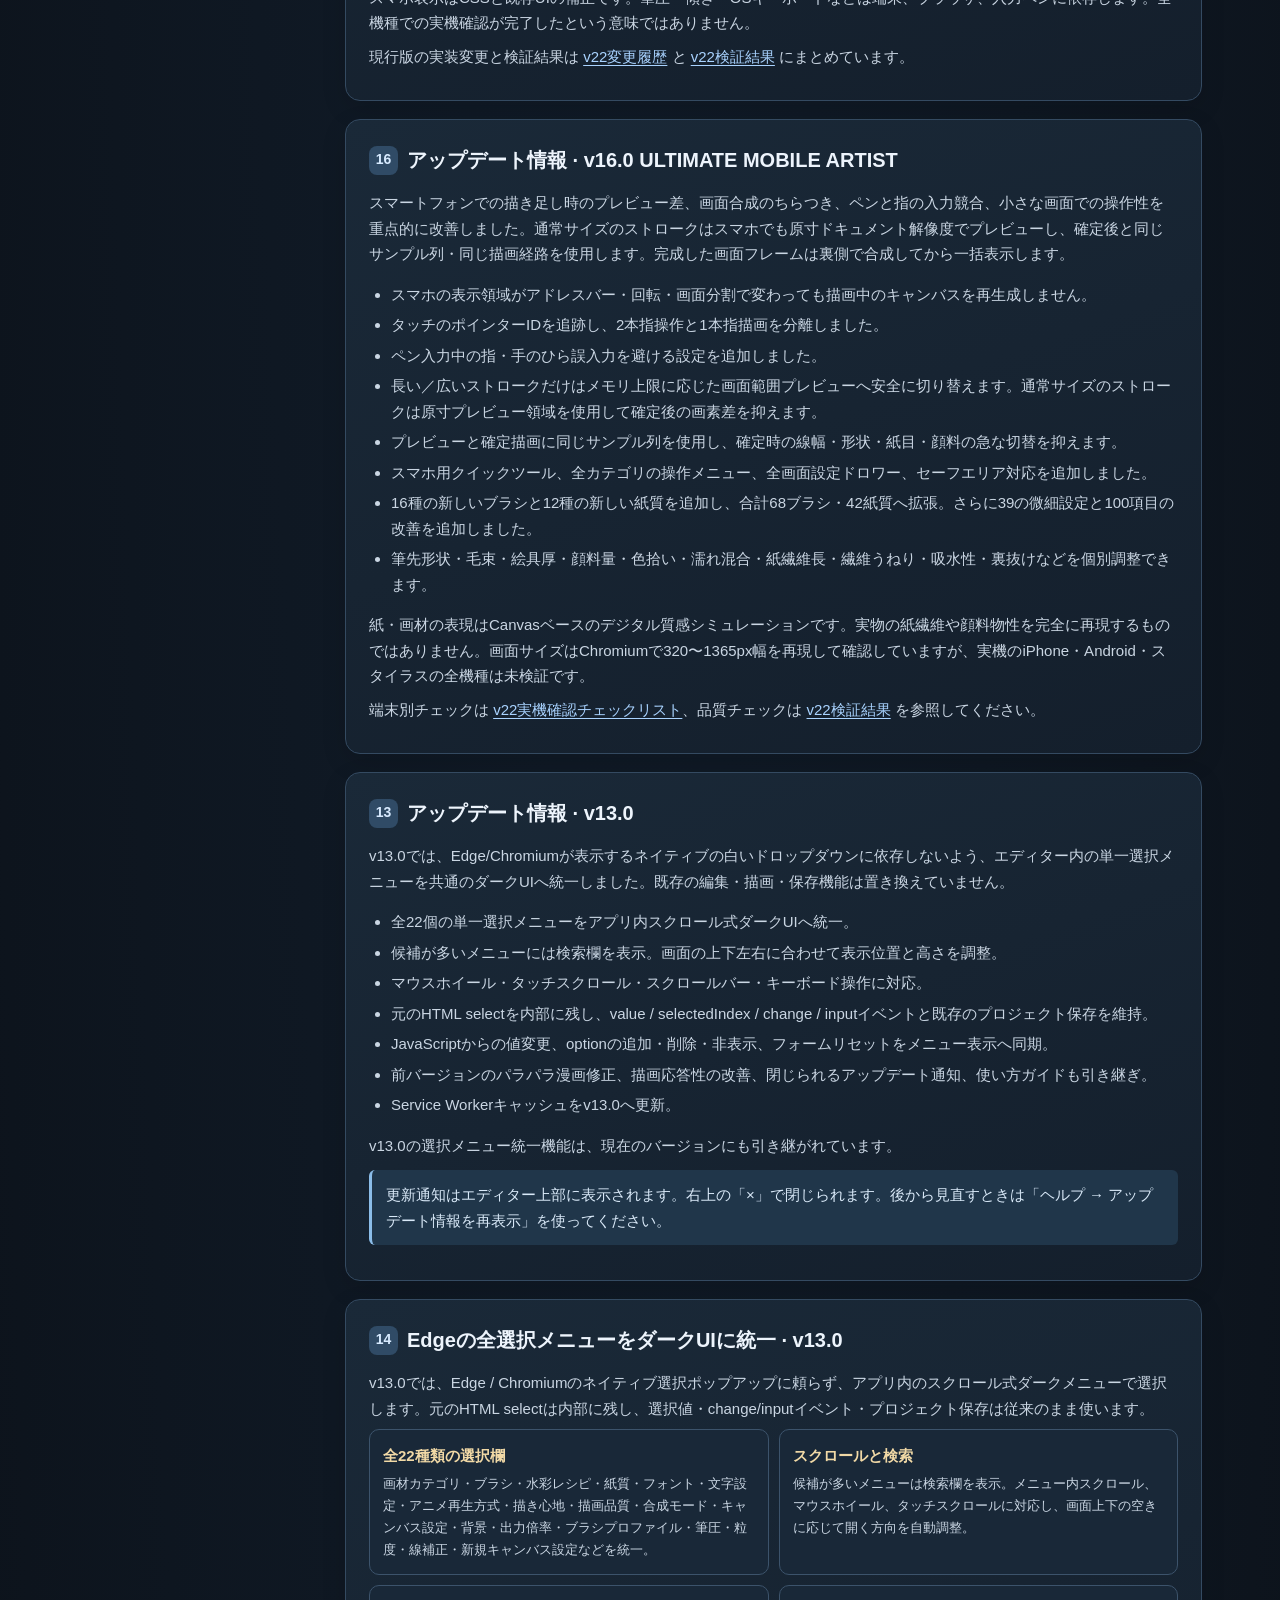
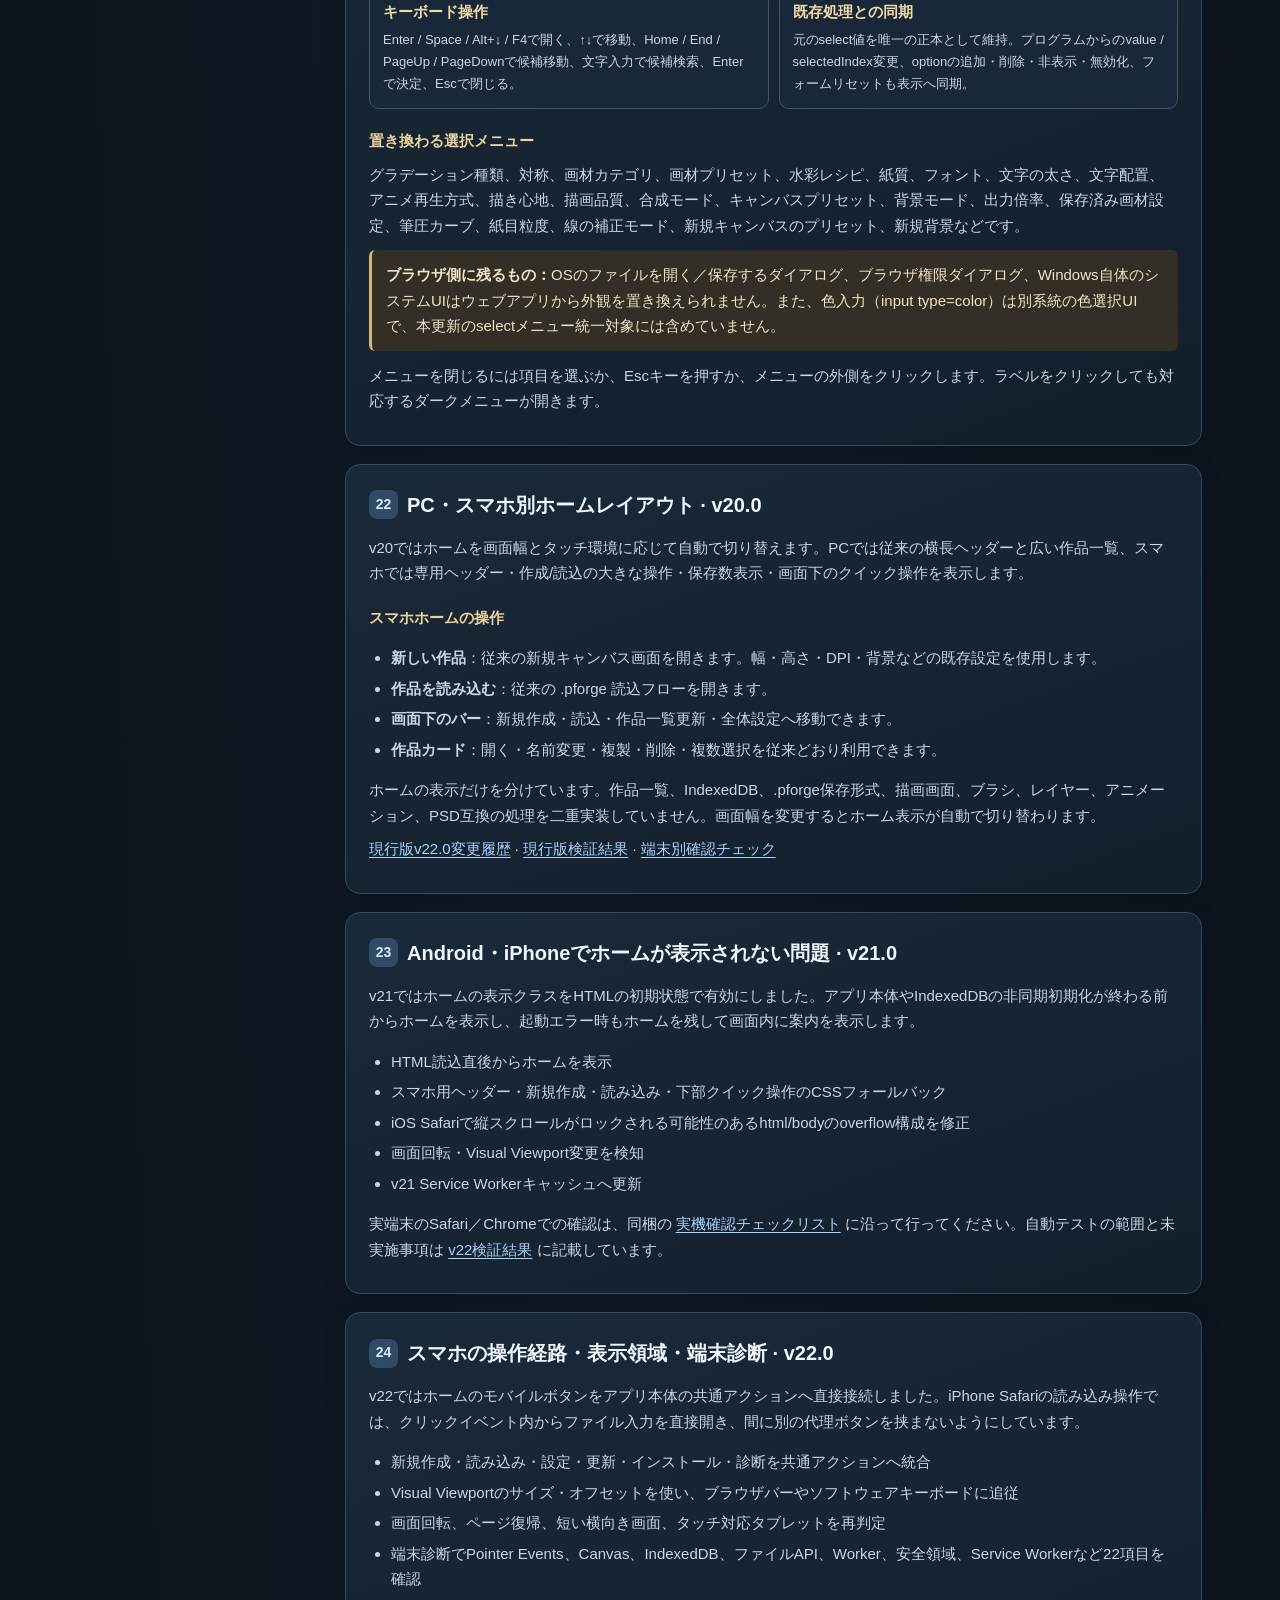
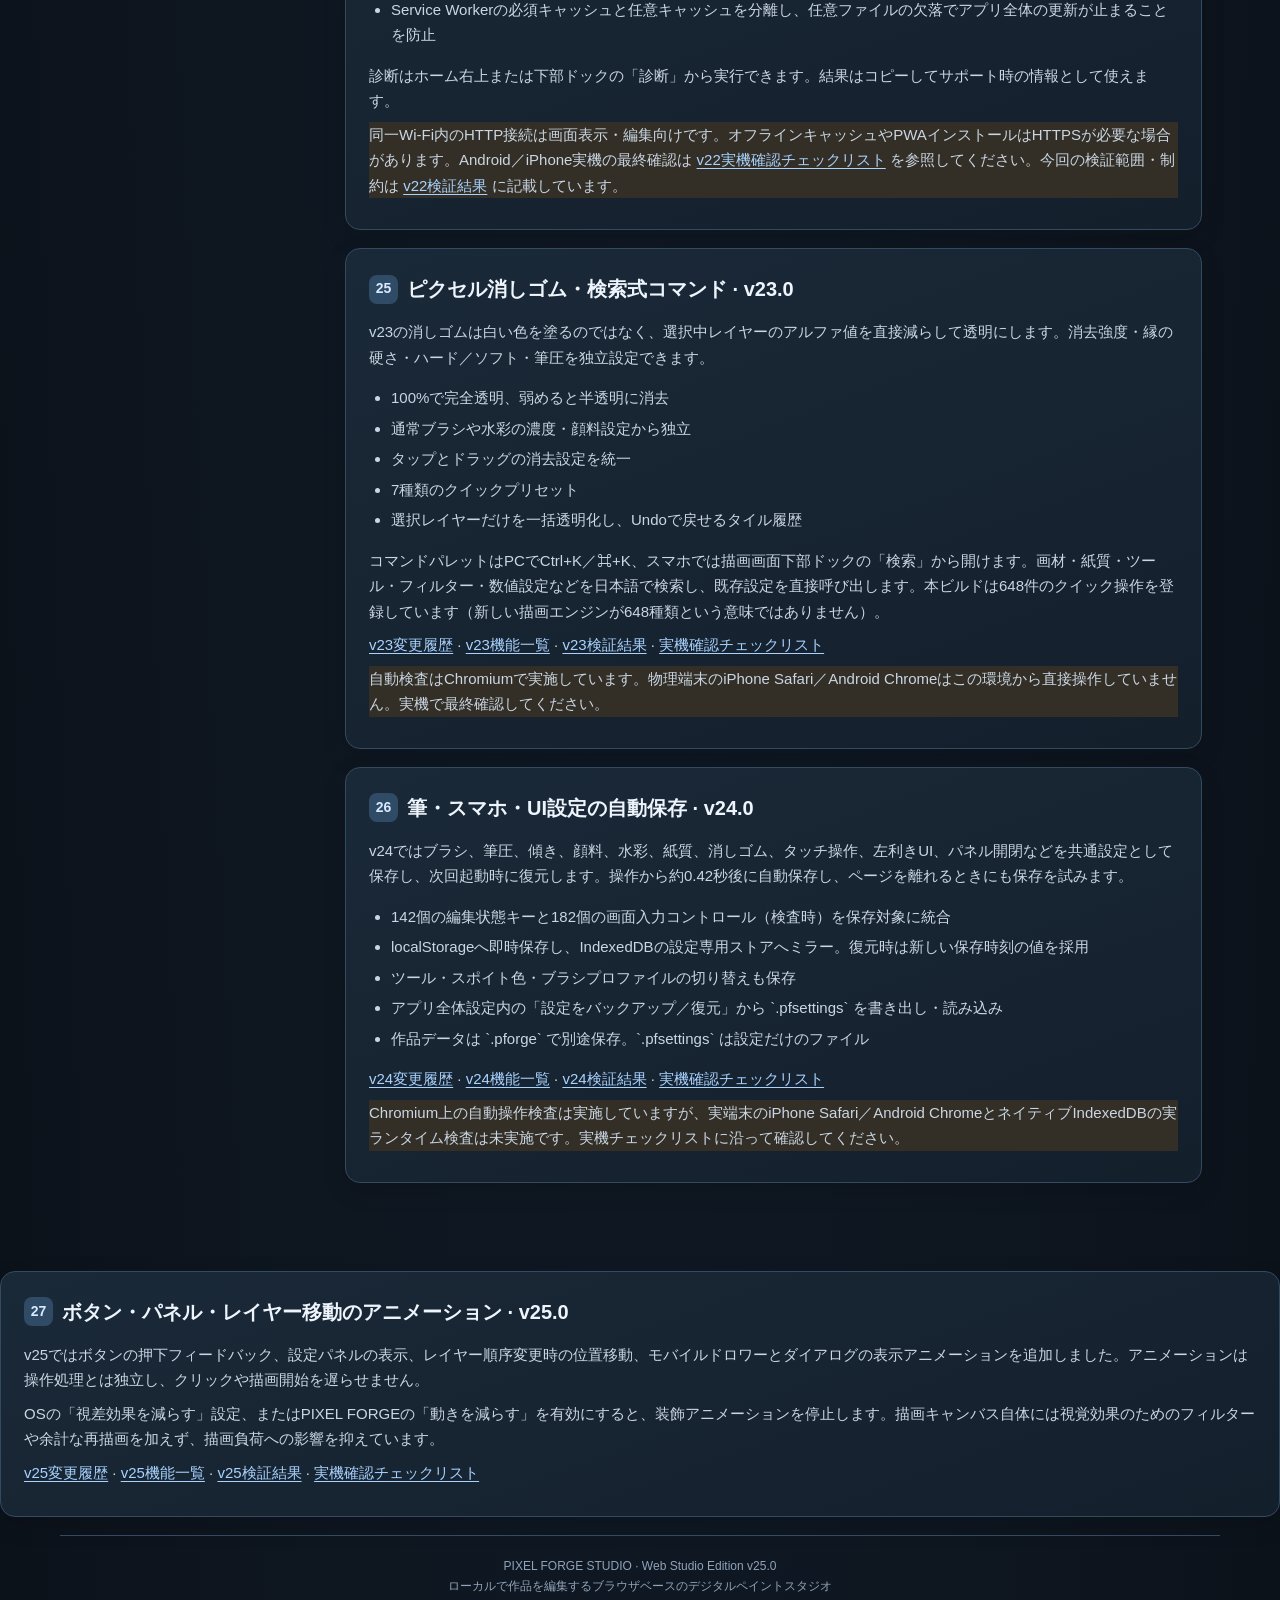
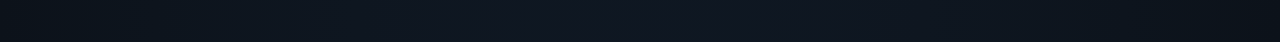
==== commit 1429e578: "Add files via upload" ====
--- a/help.html
+++ b/help.html
@@ -18,7 +18,7 @@
 <body>
 <header class="top"><div class="brand"><i>✦</i>PIXEL FORGE <small>STUDIO GUIDE</small></div><div class="top-spacer"></div><a class="button" href="./index.html">← エディターへ戻る</a></header>
 <section class="hero">
-  <div class="eyebrow">PIXEL FORGE STUDIO · WEB STUDIO EDITION v20.0</div>
+  <div class="eyebrow">PIXEL FORGE STUDIO · WEB STUDIO EDITION v25.0</div>
   <h1>描く・整える・保存する。<br>すべての操作をここから。</h1>
   <p>ブラシ選択、筆圧・紙質の調整、レイヤー管理、作品の保存、アニメーション書き出しまで、PIXEL FORGE STUDIOの使い方をまとめたガイドです。Edge・Chrome・Firefoxのデスクトップとタブレットで読みやすい構成にしています。</p>
   <div class="hero-actions"><a class="pill" href="./index.html">エディターを起動</a><a class="pill secondary" href="#quickstart">まずは描いてみる</a><a class="pill secondary" href="#troubleshoot">トラブル対策</a></div>
@@ -27,7 +27,7 @@
   <nav class="sidebar" aria-label="ガイド目次">
     <strong>GUIDE NAVIGATION</strong>
     <input class="search" id="guideSearch" type="search" placeholder="このガイドを検索…" aria-label="ガイドを検索">
-    <a href="#quickstart">01 はじめての操作</a><a href="#workspace">02 画面の見方</a><a href="#brushes">03 ペン・画材の選び方</a><a href="#stylus">04 筆圧・ペンタブレット</a><a href="#layers">05 レイヤー・下敷き</a><a href="#edit">06 編集・変形</a><a href="#animation">07 アニメーション</a><a href="#save">08 保存・読み込み</a><a href="#export">09 書き出し</a><a href="#shortcuts">10 ショートカット</a><a href="#edge">11 Edge・ブラウザ対応</a><a href="#troubleshoot">12 困ったとき</a><a href="#smooth-drawing">13 PRO STROKE ENGINE</a><a href="#updates-v16">14 アップデート情報</a><a href="#edge-all-select-menus">15 Edgeの全選択メニュー</a><a href="#flipbook-guide">16 アニメーション</a><a href="#library-home">19 作品ライブラリ・移行</a><a href="#mobile-v18">20 スマホ・スポイト</a><a href="#mobile-v19">21 v19 スマホ改善・一括削除</a><a href="#home-ui-v20">22 PC・スマホ別ホーム・v20</a><a href="#home-ui-v21">23 Android・iPhone初期表示修正・v21</a>
+    <a href="#quickstart">01 はじめての操作</a><a href="#workspace">02 画面の見方</a><a href="#brushes">03 ペン・画材の選び方</a><a href="#stylus">04 筆圧・ペンタブレット</a><a href="#layers">05 レイヤー・下敷き</a><a href="#edit">06 編集・変形</a><a href="#animation">07 アニメーション</a><a href="#save">08 保存・読み込み</a><a href="#export">09 書き出し</a><a href="#shortcuts">10 ショートカット</a><a href="#edge">11 Edge・ブラウザ対応</a><a href="#troubleshoot">12 困ったとき</a><a href="#smooth-drawing">13 PRO STROKE ENGINE</a><a href="#updates-v16">14 アップデート情報</a><a href="#edge-all-select-menus">15 Edgeの全選択メニュー</a><a href="#flipbook-guide">16 アニメーション</a><a href="#library-home">19 作品ライブラリ・移行</a><a href="#mobile-v18">20 スマホ・スポイト</a><a href="#mobile-v19">21 v19 スマホ改善・一括削除</a><a href="#home-ui-v20">22 PC・スマホ別ホーム・v20</a><a href="#home-ui-v21">23 Android・iPhone初期表示修正・v21</a><a href="#home-ui-v22">24 スマホ操作・端末診断・v22</a><a href="#release-v23">25 消しゴム・クイックコマンド・v23</a><a href="#release-v24">26 設定の自動保存・v24</a><a href="#release-v25">27 ボタン・パネル移動アニメーション・v25</a>
   </nav>
   <main class="content" id="guideContent">
     <section class="section" id="quickstart" data-search="最初 はじめて 新規 描く 操作">
@@ -174,7 +174,7 @@
       <h3>追加ブラシ</h3>
       <p>フィルバート、刷毛、モップ水彩、レーキ、ダガー、ブレンダー、ドライファン、ソフトカーボン、ワックスクレヨン、黒鉛粉、幅広淡墨筆を追加。v16の68種類から79種類へ拡張しました。</p>
       <p>微細設定は「BRUSH LAB → ULTRA MICRO-DYNAMICS」にあります。高い毛束密度・大きなブラシサイズ・高精細モードの組み合わせは端末負荷が上がるため、スマホでは毛束密度や描画品質を下げてください。</p>
-      <p><a href="./CHANGELOG_v17_JA.md">v17.0変更履歴</a> · <a href="./BRUSH_DYNAMICS_v17_JA.md">ブラシ挙動リファレンス</a> · <a href="./FEATURES_v17_JA.md">120項目の品質・挙動チェック</a> · <a href="./TEST_RESULTS_v17_JA.md">検査結果</a></p>
+      <p>過去版v17の個別資料はこの配布パッケージには含まれていません。現行の機能概要は <a href="./FEATURES_JA.md">機能一覧</a>、今回の変更・検証は <a href="./CHANGELOG_v22_JA.md">v22変更履歴</a> と <a href="./TEST_RESULTS_v22_JA.md">v22検証結果</a> を参照してください。</p>
     </section>
     <section class="section" id="library-home" data-search="v18 ホーム ライブラリ 作品一覧 サムネイル 検索 日付 自動保存 移行 pforge">
       <h2><span>19</span>ホームと作品ライブラリ · v18.0</h2>
@@ -188,7 +188,7 @@
         <li><b>旧 `.pforge`：</b>ホームの「既存作品を開く」から選択すると、内容を維持してライブラリへ追加。</li>
       </ul>
       <div class="tip warn">作品ライブラリはブラウザ内に保存され、クラウド同期はありません。ブラウザのデータ消去や端末変更に備え、重要な作品は `.pforge` ファイルでもバックアップしてください。</div>
-      <p><a href="./MIGRATION_v18_JA.md">旧版からの移行方法</a> · <a href="./CHANGELOG_v18_JA.md">v18.0変更履歴</a> · <a href="./TEST_RESULTS_v18_JA.md">検証結果</a></p>
+      <p>古いプロジェクトを開く前に、元ファイルを別の場所へバックアップしてください。現行の対応範囲と検証状況は <a href="./README_JA.md">README</a> と <a href="./TEST_RESULTS_v22_JA.md">v22検証結果</a> に記載しています。</p>
     </section>
     <section class="section" id="mobile-v18" data-search="v18 スマホ スポイト タッチ ペンのみ 移動のみ ネオン 金色 ゴールド 発光">
       <h2><span>20</span>スマホ操作・スポイト・発光色 · v18.0</h2>
@@ -202,7 +202,7 @@
       </ul>
       <h3>アプリ全体設定</h3>
       <p>テーマ、UI倍率、自動保存間隔、新規キャンバスの幅・高さ・背景・DPI、ホームカード密度、スマホのタッチボタンサイズ、削除確認、低モーション表示を変更できます。対応ブラウザではホームの「アプリとして使う」からインストールし、非対応環境ではブラウザメニューから追加する方法を案内します。</p>
-      <p><a href="./EDGE_CHECKLIST_v18_JA.md">スマホ・PC実機確認チェックリスト</a></p>
+      <p><a href="./EDGE_CHECKLIST_v22_JA.md">最新のスマホ・PC実機確認チェックリスト</a></p>
     </section>
     <section class="section" id="mobile-v19" data-search="v19 スマホ モバイル UI タッチ 一括削除 選択 ライブラリ 設定ドロワー PWA キャッシュ">
       <h2><span>21</span>スマホUI・作品ライブラリ一括操作 · v19.0</h2>
@@ -223,7 +223,7 @@
         <li>画面回転、セーフエリア、キーボード検索、低モーション設定に配慮しています。</li>
       </ul>
       <p>スマホ表示はCSSと既存UIの補正です。筆圧・傾き・OSキーボードなどは端末、ブラウザ、入力ペンに依存します。全機種での実機確認が完了したという意味ではありません。</p>
-      <p><a href="./CHANGELOG_v19_JA.md">v19.0変更履歴</a> · <a href="./FEATURES_v19_JA.md">100項目の実装・回帰チェックリスト</a> · <a href="./TEST_RESULTS_v19_JA.md">検証結果と未実施テスト</a></p>
+      <p>現行版の実装変更と検証結果は <a href="./CHANGELOG_v22_JA.md">v22変更履歴</a> と <a href="./TEST_RESULTS_v22_JA.md">v22検証結果</a> にまとめています。</p>
     </section>
     <section class="section" id="updates-v16" data-search="アップデート 更新 v16 スマホ タッチ チカつき ペン 紙質 画材">
       <h2><span>16</span>アップデート情報 · v16.0 ULTIMATE MOBILE ARTIST</h2>
@@ -239,7 +239,7 @@
         <li>筆先形状・毛束・絵具厚・顔料量・色拾い・濡れ混合・紙繊維長・繊維うねり・吸水性・裏抜けなどを個別調整できます。</li>
       </ul>
       <p>紙・画材の表現はCanvasベースのデジタル質感シミュレーションです。実物の紙繊維や顔料物性を完全に再現するものではありません。画面サイズはChromiumで320〜1365px幅を再現して確認していますが、実機のiPhone・Android・スタイラスの全機種は未検証です。</p>
-      <p><a href="./CHANGELOG_v16_JA.md" target="_blank" rel="noopener">v16.0 変更履歴</a> · <a href="./EDGE_CHECKLIST_v16_JA.md" target="_blank" rel="noopener">スマホ・端末確認表</a> · <a href="./FEATURES_v16_JA.md" target="_blank" rel="noopener">品質・回帰チェック</a></p>
+      <p>端末別チェックは <a href="./EDGE_CHECKLIST_v22_JA.md">v22実機確認チェックリスト</a>、品質チェックは <a href="./TEST_RESULTS_v22_JA.md">v22検証結果</a> を参照してください。</p>
     </section>
     <section class="section" id="updates-v13" data-search="アップデート 更新 v13 changelog 変更履歴">
       <h2><span>13</span>アップデート情報 · v13.0</h2>
@@ -268,20 +268,56 @@
   <h3>スマホホームの操作</h3>
   <ul><li><b>新しい作品</b>：従来の新規キャンバス画面を開きます。幅・高さ・DPI・背景などの既存設定を使用します。</li><li><b>作品を読み込む</b>：従来の .pforge 読込フローを開きます。</li><li><b>画面下のバー</b>：新規作成・読込・作品一覧更新・全体設定へ移動できます。</li><li><b>作品カード</b>：開く・名前変更・複製・削除・複数選択を従来どおり利用できます。</li></ul>
   <p>ホームの表示だけを分けています。作品一覧、IndexedDB、.pforge保存形式、描画画面、ブラシ、レイヤー、アニメーション、PSD互換の処理を二重実装していません。画面幅を変更するとホーム表示が自動で切り替わります。</p>
-  <p><a href="./CHANGELOG_v20_JA.md">v20.0変更履歴</a> · <a href="./TEST_RESULTS_v20_JA.md">検証結果</a> · <a href="./EDGE_CHECKLIST_v20_JA.md">端末別確認チェック</a></p>
+  <p><a href="./CHANGELOG_v22_JA.md">現行版v22.0変更履歴</a> · <a href="./TEST_RESULTS_v22_JA.md">現行版検証結果</a> · <a href="./EDGE_CHECKLIST_v22_JA.md">端末別確認チェック</a></p>
 </section>
   
 <section class="section" id="home-ui-v21" data-search="v21 Android iPhone Safari Chrome ホーム 初期表示 空白画面 ファーストペイント">
   <h2><span>23</span>Android・iPhoneでホームが表示されない問題 · v21.0</h2>
   <p>v21ではホームの表示クラスをHTMLの初期状態で有効にしました。アプリ本体やIndexedDBの非同期初期化が終わる前からホームを表示し、起動エラー時もホームを残して画面内に案内を表示します。</p>
   <ul><li>HTML読込直後からホームを表示</li><li>スマホ用ヘッダー・新規作成・読み込み・下部クイック操作のCSSフォールバック</li><li>iOS Safariで縦スクロールがロックされる可能性のあるhtml/bodyのoverflow構成を修正</li><li>画面回転・Visual Viewport変更を検知</li><li>v21 Service Workerキャッシュへ更新</li></ul>
-  <p>実端末のSafari／Chromeでの確認は、同梱の <a href="./EDGE_CHECKLIST_v21_JA.md">実機確認チェックリスト</a> に沿って行ってください。自動テストの範囲と未実施事項は <a href="./TEST_RESULTS_v21_JA.md">v21検証結果</a> に記載しています。</p>
+  <p>実端末のSafari／Chromeでの確認は、同梱の <a href="./EDGE_CHECKLIST_v22_JA.md">実機確認チェックリスト</a> に沿って行ってください。自動テストの範囲と未実施事項は <a href="./TEST_RESULTS_v22_JA.md">v22検証結果</a> に記載しています。</p>
+</section>
+<section class="section" id="home-ui-v22" data-search="v22 Android iPhone iOS Safari モバイル ボタン 診断 visualViewport ファイル選択">
+  <h2><span>24</span>スマホの操作経路・表示領域・端末診断 · v22.0</h2>
+  <p>v22ではホームのモバイルボタンをアプリ本体の共通アクションへ直接接続しました。iPhone Safariの読み込み操作では、クリックイベント内からファイル入力を直接開き、間に別の代理ボタンを挟まないようにしています。</p>
+  <ul>
+    <li>新規作成・読み込み・設定・更新・インストール・診断を共通アクションへ統合</li>
+    <li>Visual Viewportのサイズ・オフセットを使い、ブラウザバーやソフトウェアキーボードに追従</li>
+    <li>画面回転、ページ復帰、短い横向き画面、タッチ対応タブレットを再判定</li>
+    <li>端末診断でPointer Events、Canvas、IndexedDB、ファイルAPI、Worker、安全領域、Service Workerなど22項目を確認</li>
+    <li>Service Workerの必須キャッシュと任意キャッシュを分離し、任意ファイルの欠落でアプリ全体の更新が止まることを防止</li>
+  </ul>
+  <p>診断はホーム右上または下部ドックの「診断」から実行できます。結果はコピーしてサポート時の情報として使えます。</p>
+  <p class="warn">同一Wi-Fi内のHTTP接続は画面表示・編集向けです。オフラインキャッシュやPWAインストールはHTTPSが必要な場合があります。Android／iPhone実機の最終確認は <a href="./EDGE_CHECKLIST_v22_JA.md">v22実機確認チェックリスト</a> を参照してください。今回の検証範囲・制約は <a href="./TEST_RESULTS_v22_JA.md">v22検証結果</a> に記載しています。</p>
+</section>
+
+<section class="section" id="release-v23" data-search="v23 消しゴム 透明 destination-out アルファ ピクセル コマンドパレット Ctrl K スマホ 検索">
+  <h2><span>25</span>ピクセル消しゴム・検索式コマンド · v23.0</h2>
+  <p>v23の消しゴムは白い色を塗るのではなく、選択中レイヤーのアルファ値を直接減らして透明にします。消去強度・縁の硬さ・ハード／ソフト・筆圧を独立設定できます。</p>
+  <ul><li>100%で完全透明、弱めると半透明に消去</li><li>通常ブラシや水彩の濃度・顔料設定から独立</li><li>タップとドラッグの消去設定を統一</li><li>7種類のクイックプリセット</li><li>選択レイヤーだけを一括透明化し、Undoで戻せるタイル履歴</li></ul>
+  <p>コマンドパレットはPCでCtrl+K／⌘+K、スマホでは描画画面下部ドックの「検索」から開けます。画材・紙質・ツール・フィルター・数値設定などを日本語で検索し、既存設定を直接呼び出します。本ビルドは648件のクイック操作を登録しています（新しい描画エンジンが648種類という意味ではありません）。</p>
+  <p><a href="./CHANGELOG_v23_JA.md">v23変更履歴</a> · <a href="./FEATURES_v23_JA.md">v23機能一覧</a> · <a href="./TEST_RESULTS_v23_JA.md">v23検証結果</a> · <a href="./EDGE_CHECKLIST_v23_JA.md">実機確認チェックリスト</a></p>
+  <p class="warn">自動検査はChromiumで実施しています。物理端末のiPhone Safari／Android Chromeはこの環境から直接操作していません。実機で最終確認してください。</p>
+</section>
+
+<section class="section" id="release-v24" data-search="v24 設定保存 永続化 自動保存 次回起動 ブラシ 筆圧 タッチ UI 消しゴム pfsettings バックアップ">
+  <h2><span>26</span>筆・スマホ・UI設定の自動保存 · v24.0</h2>
+  <p>v24ではブラシ、筆圧、傾き、顔料、水彩、紙質、消しゴム、タッチ操作、左利きUI、パネル開閉などを共通設定として保存し、次回起動時に復元します。操作から約0.42秒後に自動保存し、ページを離れるときにも保存を試みます。</p>
+  <ul><li>142個の編集状態キーと182個の画面入力コントロール（検査時）を保存対象に統合</li><li>localStorageへ即時保存し、IndexedDBの設定専用ストアへミラー。復元時は新しい保存時刻の値を採用</li><li>ツール・スポイト色・ブラシプロファイルの切り替えも保存</li><li>アプリ全体設定内の「設定をバックアップ／復元」から `.pfsettings` を書き出し・読み込み</li><li>作品データは `.pforge` で別途保存。`.pfsettings` は設定だけのファイル</li></ul>
+  <p><a href="./CHANGELOG_v24_JA.md">v24変更履歴</a> · <a href="./FEATURES_v24_JA.md">v24機能一覧</a> · <a href="./TEST_RESULTS_v24_JA.md">v24検証結果</a> · <a href="./EDGE_CHECKLIST_v24_JA.md">実機確認チェックリスト</a></p>
+  <p class="warn">Chromium上の自動操作検査は実施していますが、実端末のiPhone Safari／Android ChromeとネイティブIndexedDBの実ランタイム検査は未実施です。実機チェックリストに沿って確認してください。</p>
 </section>
 </main>
 </div>
 
 
-<footer class="footer">PIXEL FORGE STUDIO · Web Studio Edition v21.0<br>ローカルで作品を編集するブラウザベースのデジタルペイントスタジオ</footer>
+<section class="section" id="release-v25" data-search="v25 ボタン アニメーション 移動 レイヤー 並び替え モーション reduced motion QA">
+  <h2><span>27</span>ボタン・パネル・レイヤー移動のアニメーション · v25.0</h2>
+  <p>v25ではボタンの押下フィードバック、設定パネルの表示、レイヤー順序変更時の位置移動、モバイルドロワーとダイアログの表示アニメーションを追加しました。アニメーションは操作処理とは独立し、クリックや描画開始を遅らせません。</p>
+  <p>OSの「視差効果を減らす」設定、またはPIXEL FORGEの「動きを減らす」を有効にすると、装飾アニメーションを停止します。描画キャンバス自体には視覚効果のためのフィルターや余計な再描画を加えず、描画負荷への影響を抑えています。</p>
+  <p><a href="./CHANGELOG_v25_JA.md">v25変更履歴</a> · <a href="./FEATURES_v25_JA.md">v25機能一覧</a> · <a href="./TEST_RESULTS_v25_JA.md">v25検証結果</a> · <a href="./EDGE_CHECKLIST_v25_JA.md">実機確認チェックリスト</a></p>
+</section>
+<footer class="footer">PIXEL FORGE STUDIO · Web Studio Edition v25.0<br>ローカルで作品を編集するブラウザベースのデジタルペイントスタジオ</footer>
 <script>
 (() => {
  const input=document.getElementById('guideSearch');
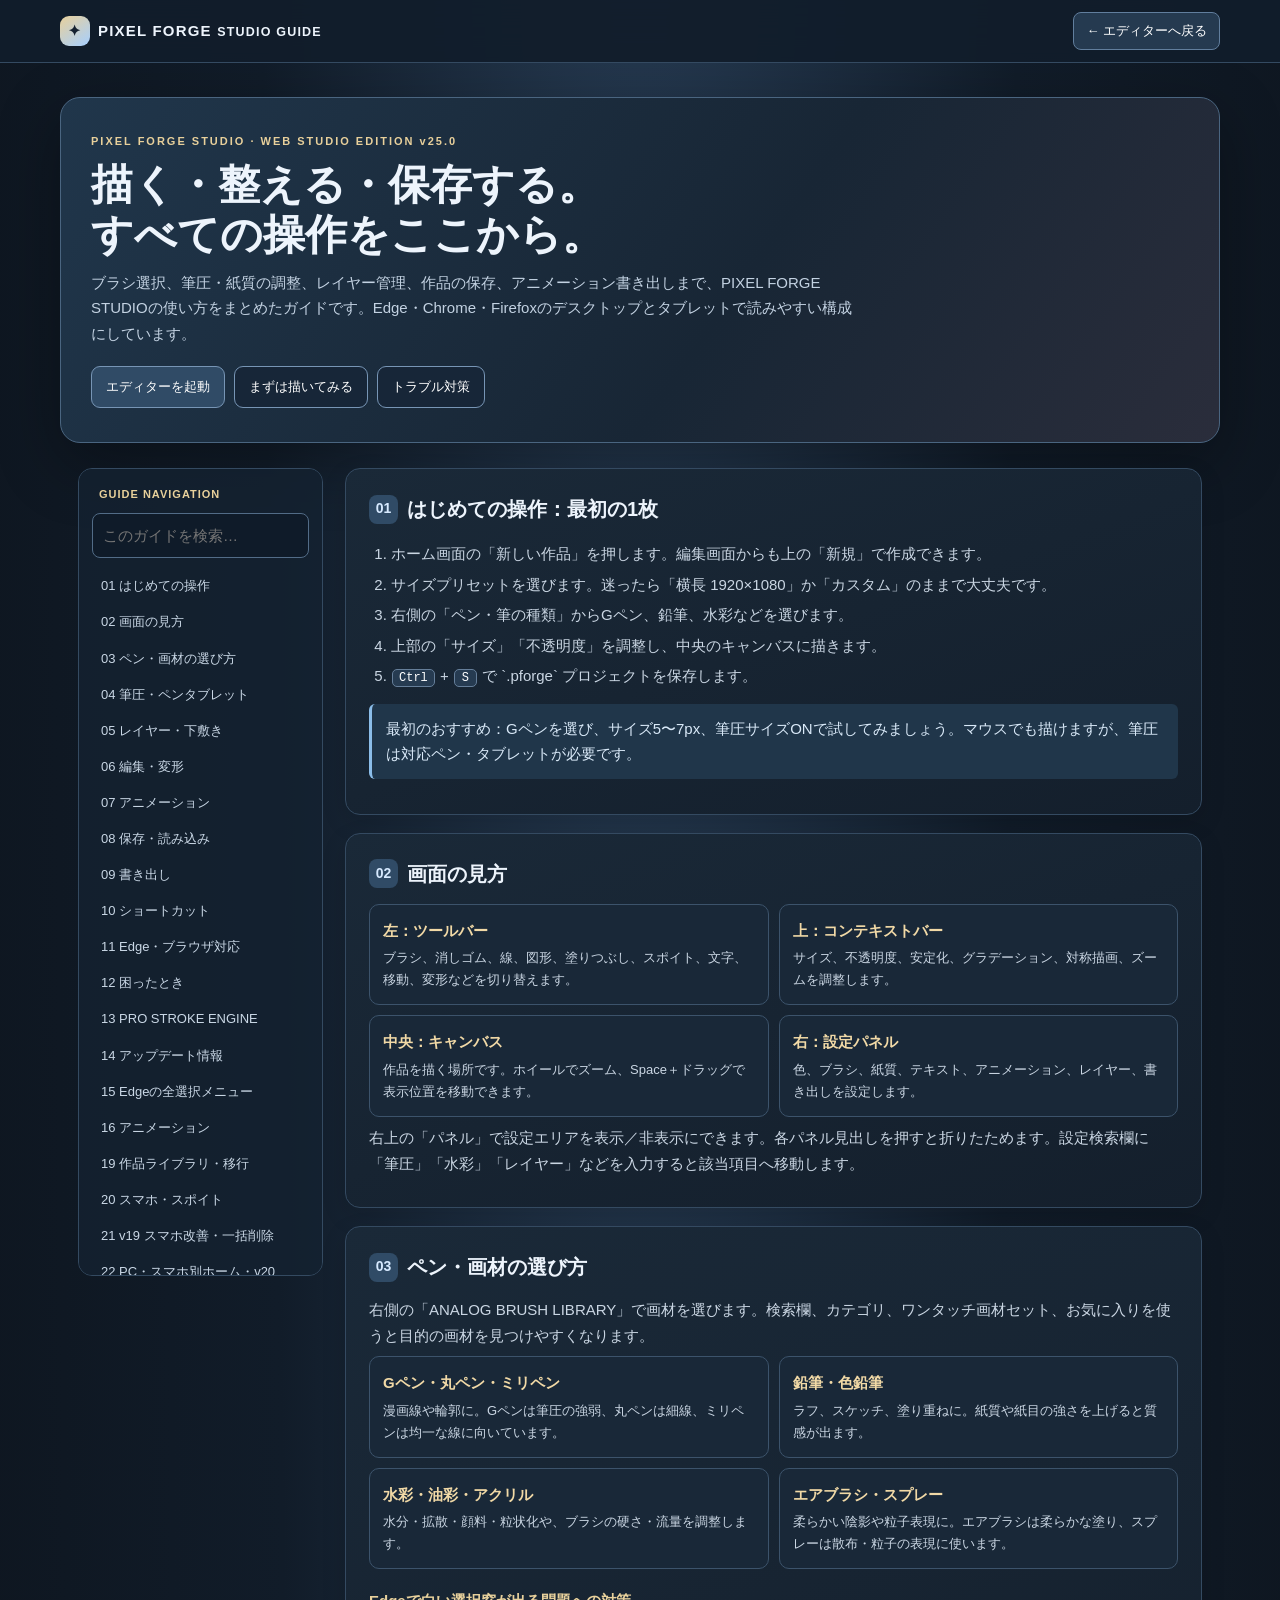
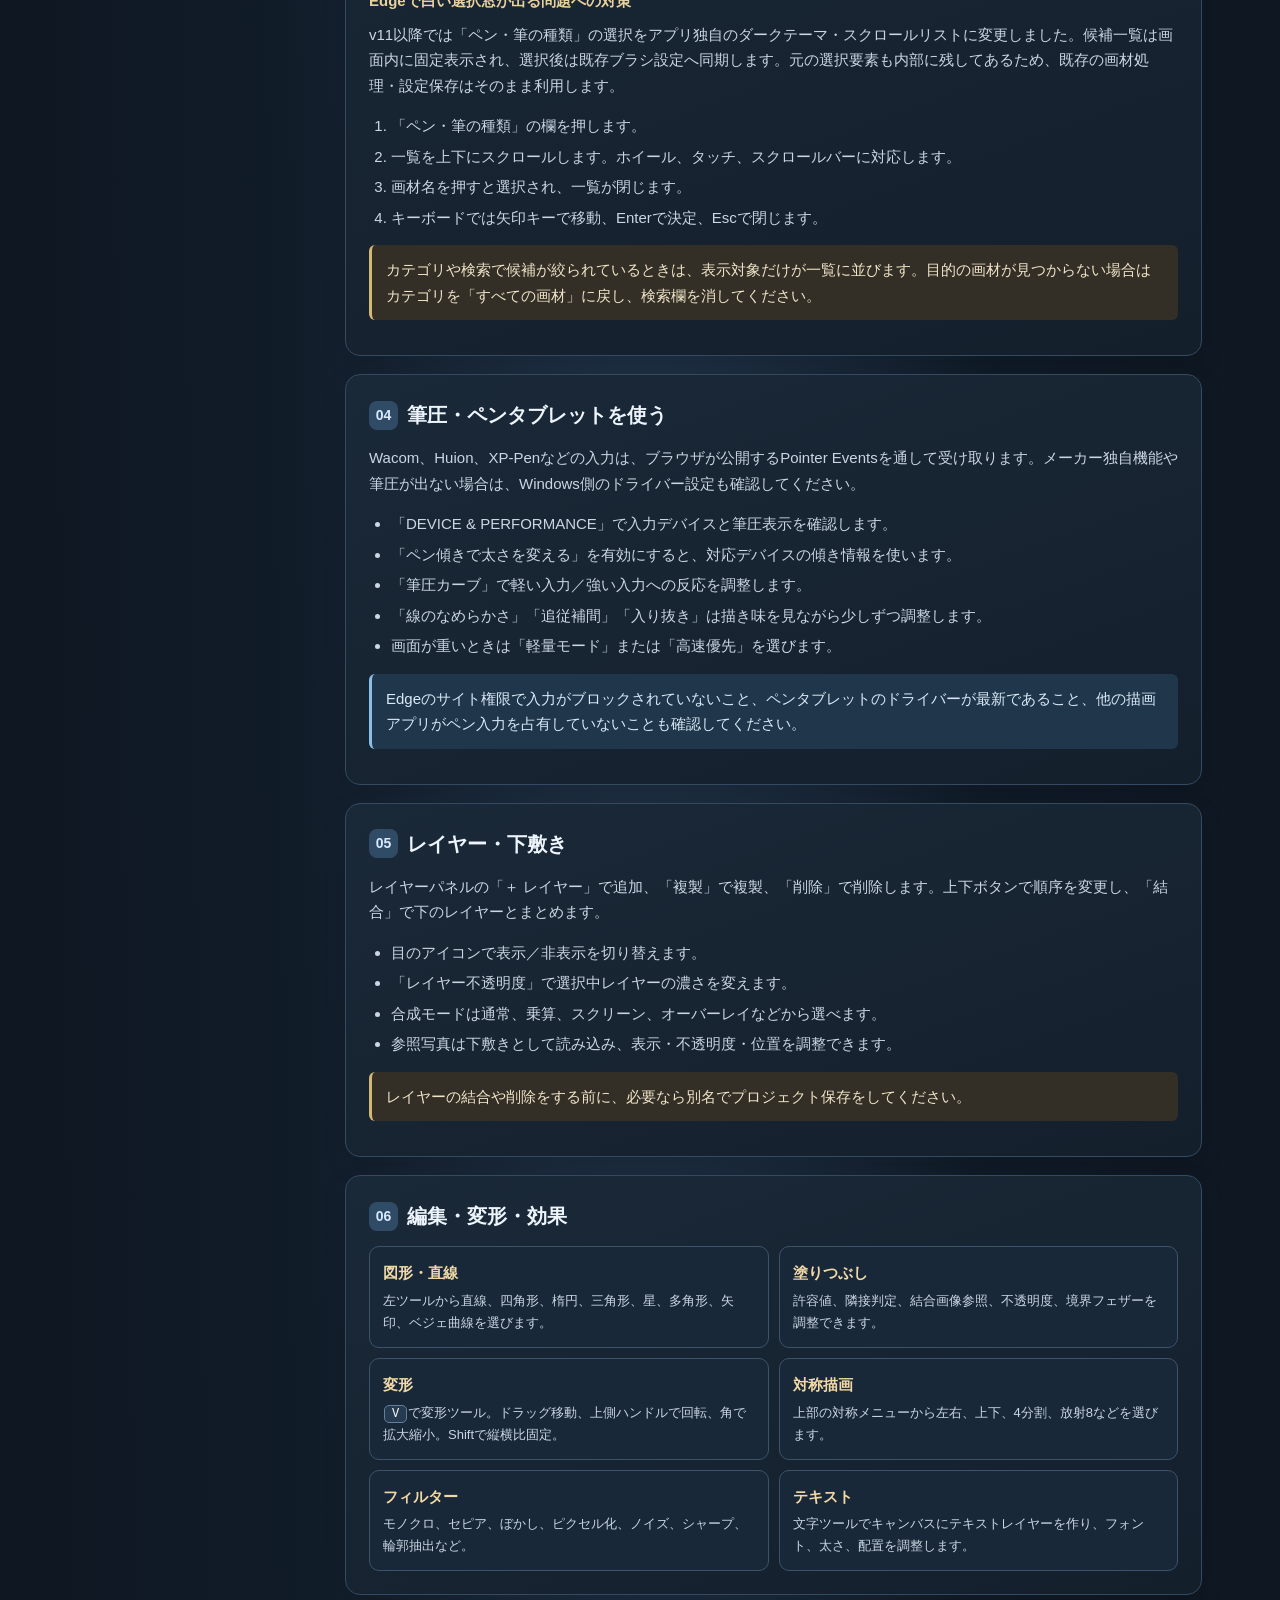
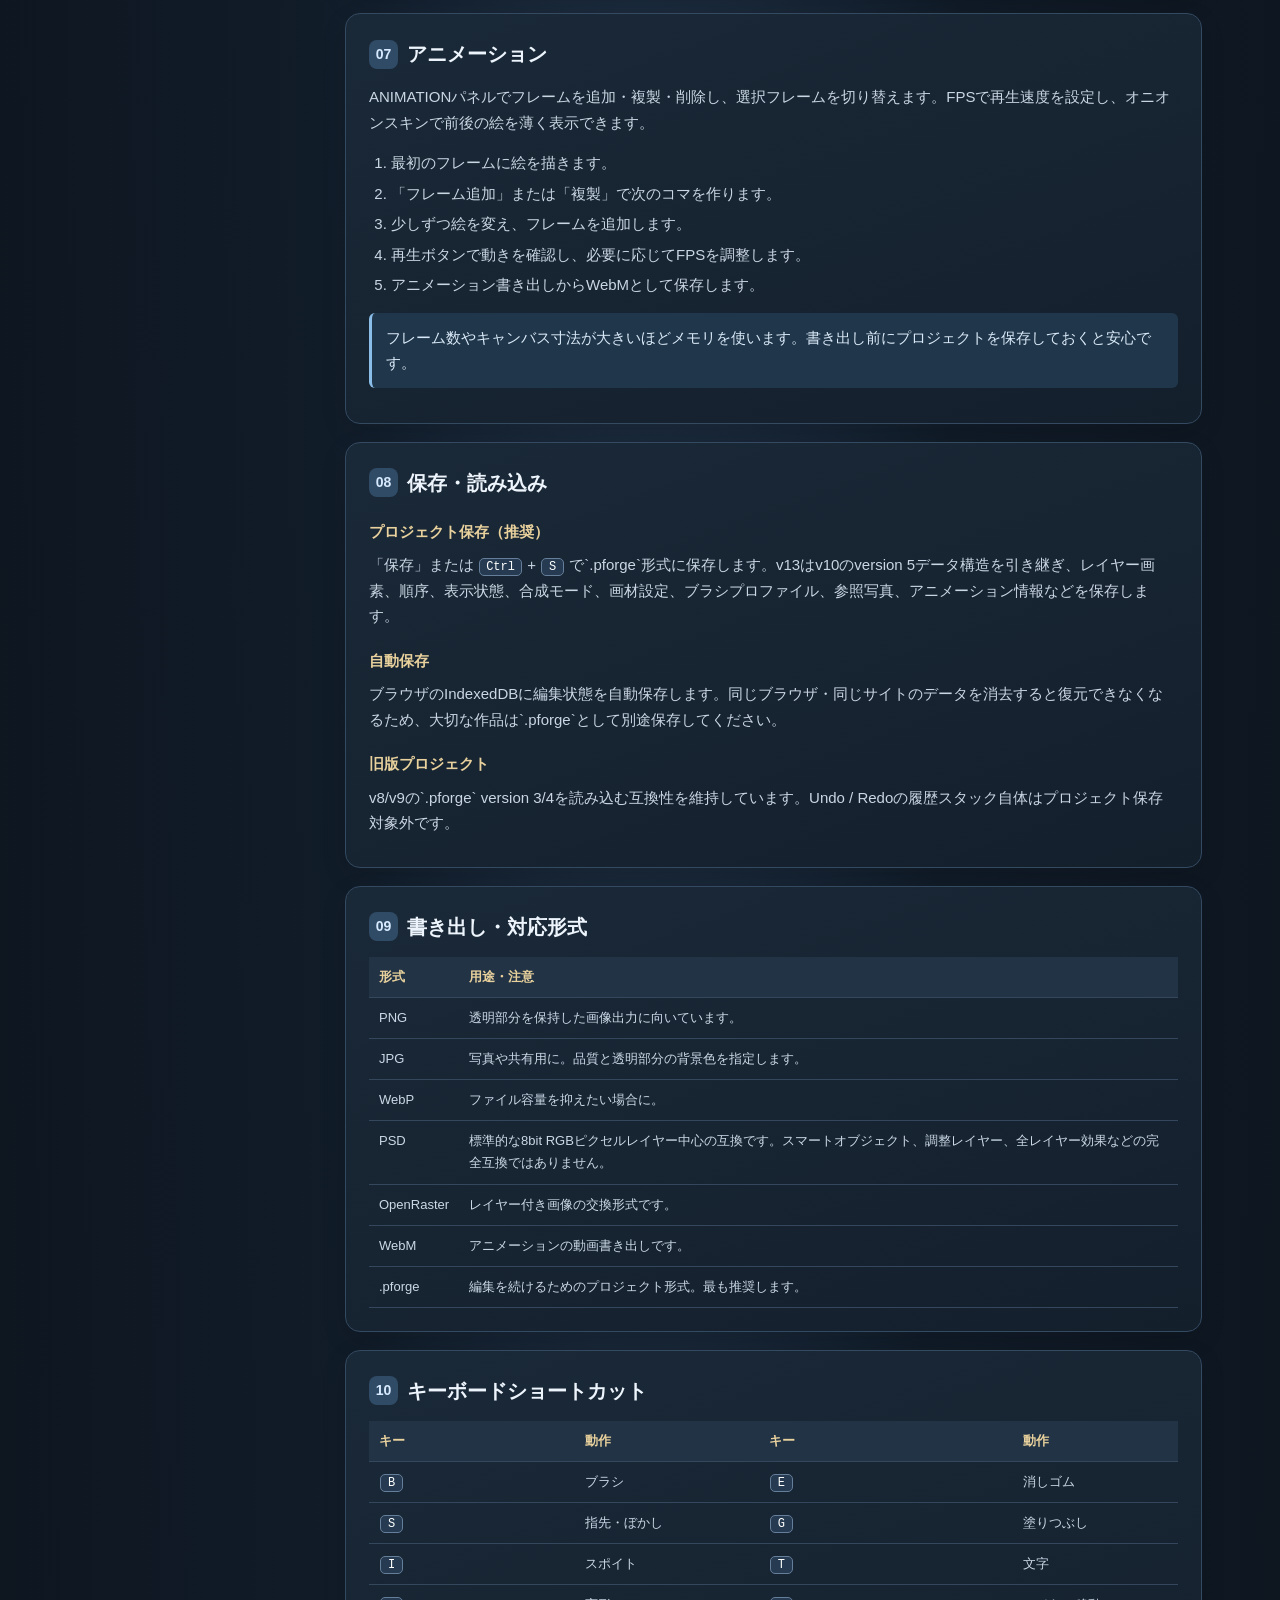
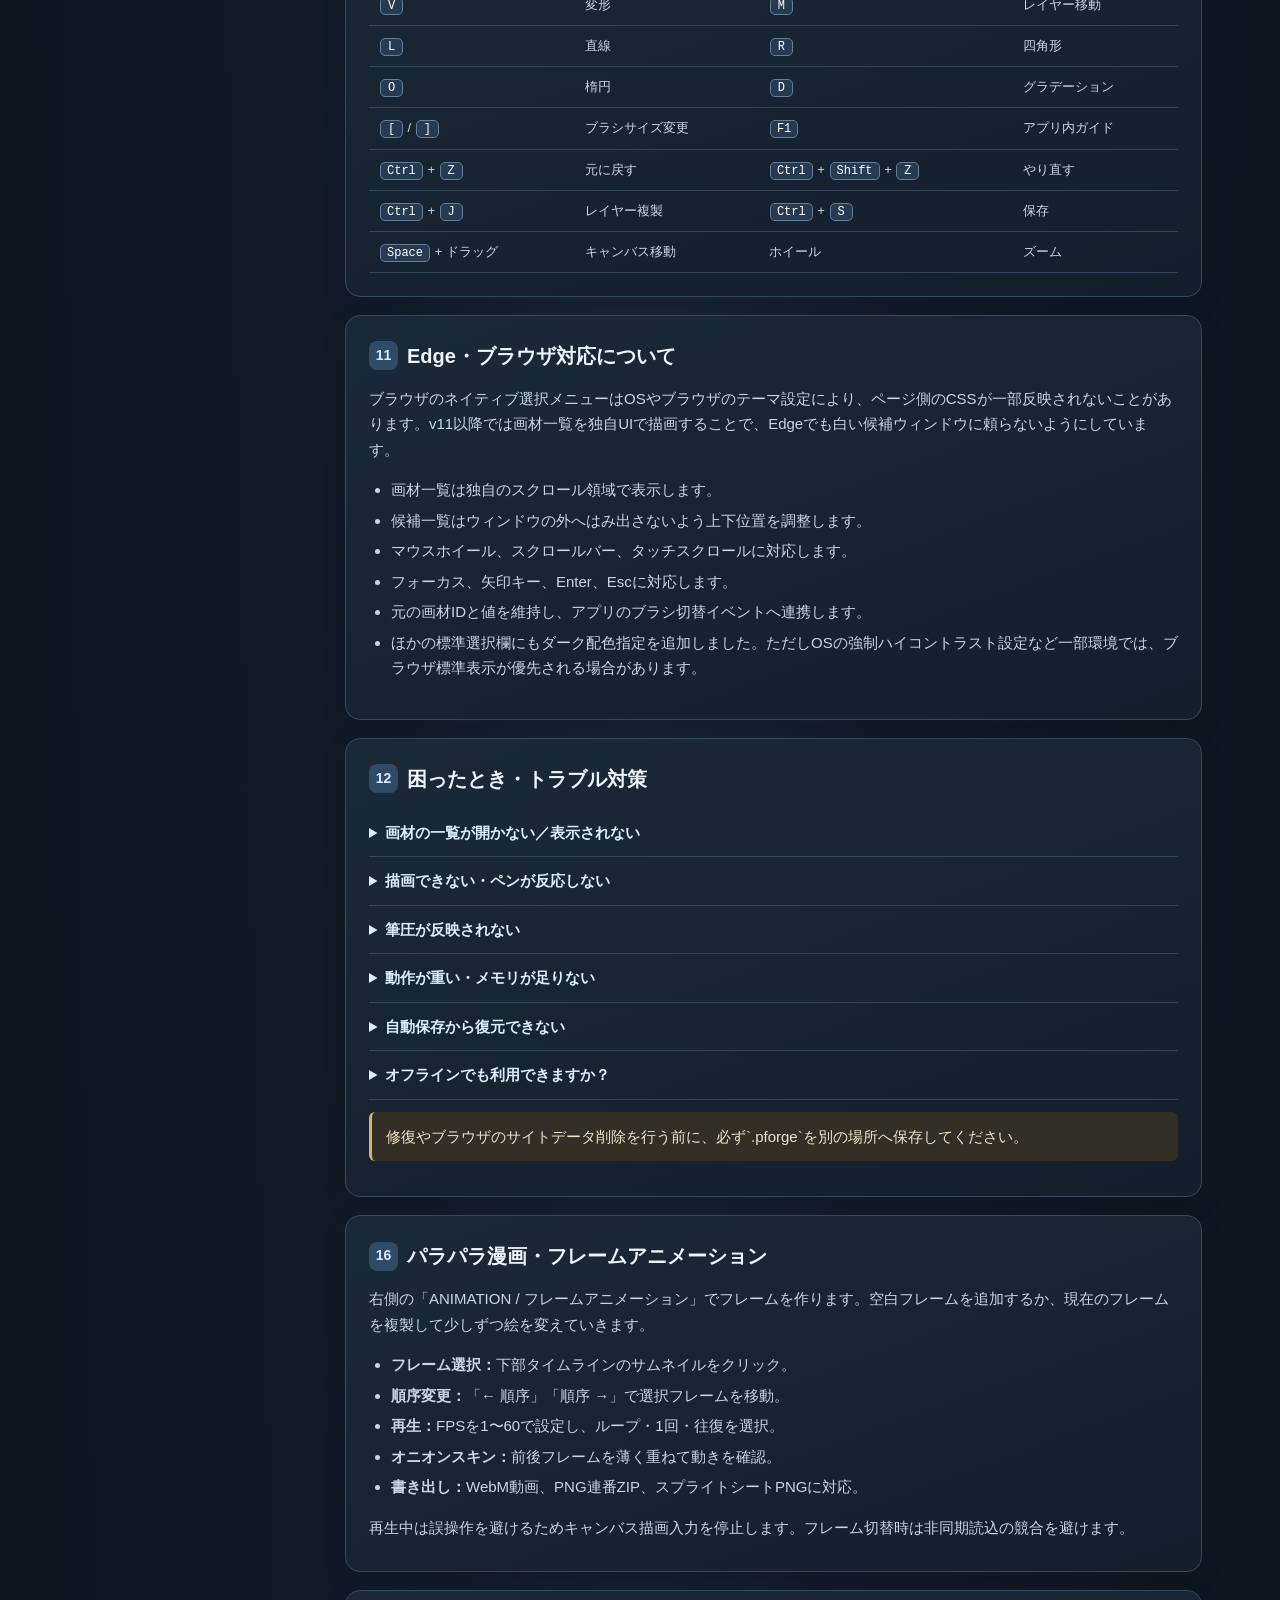
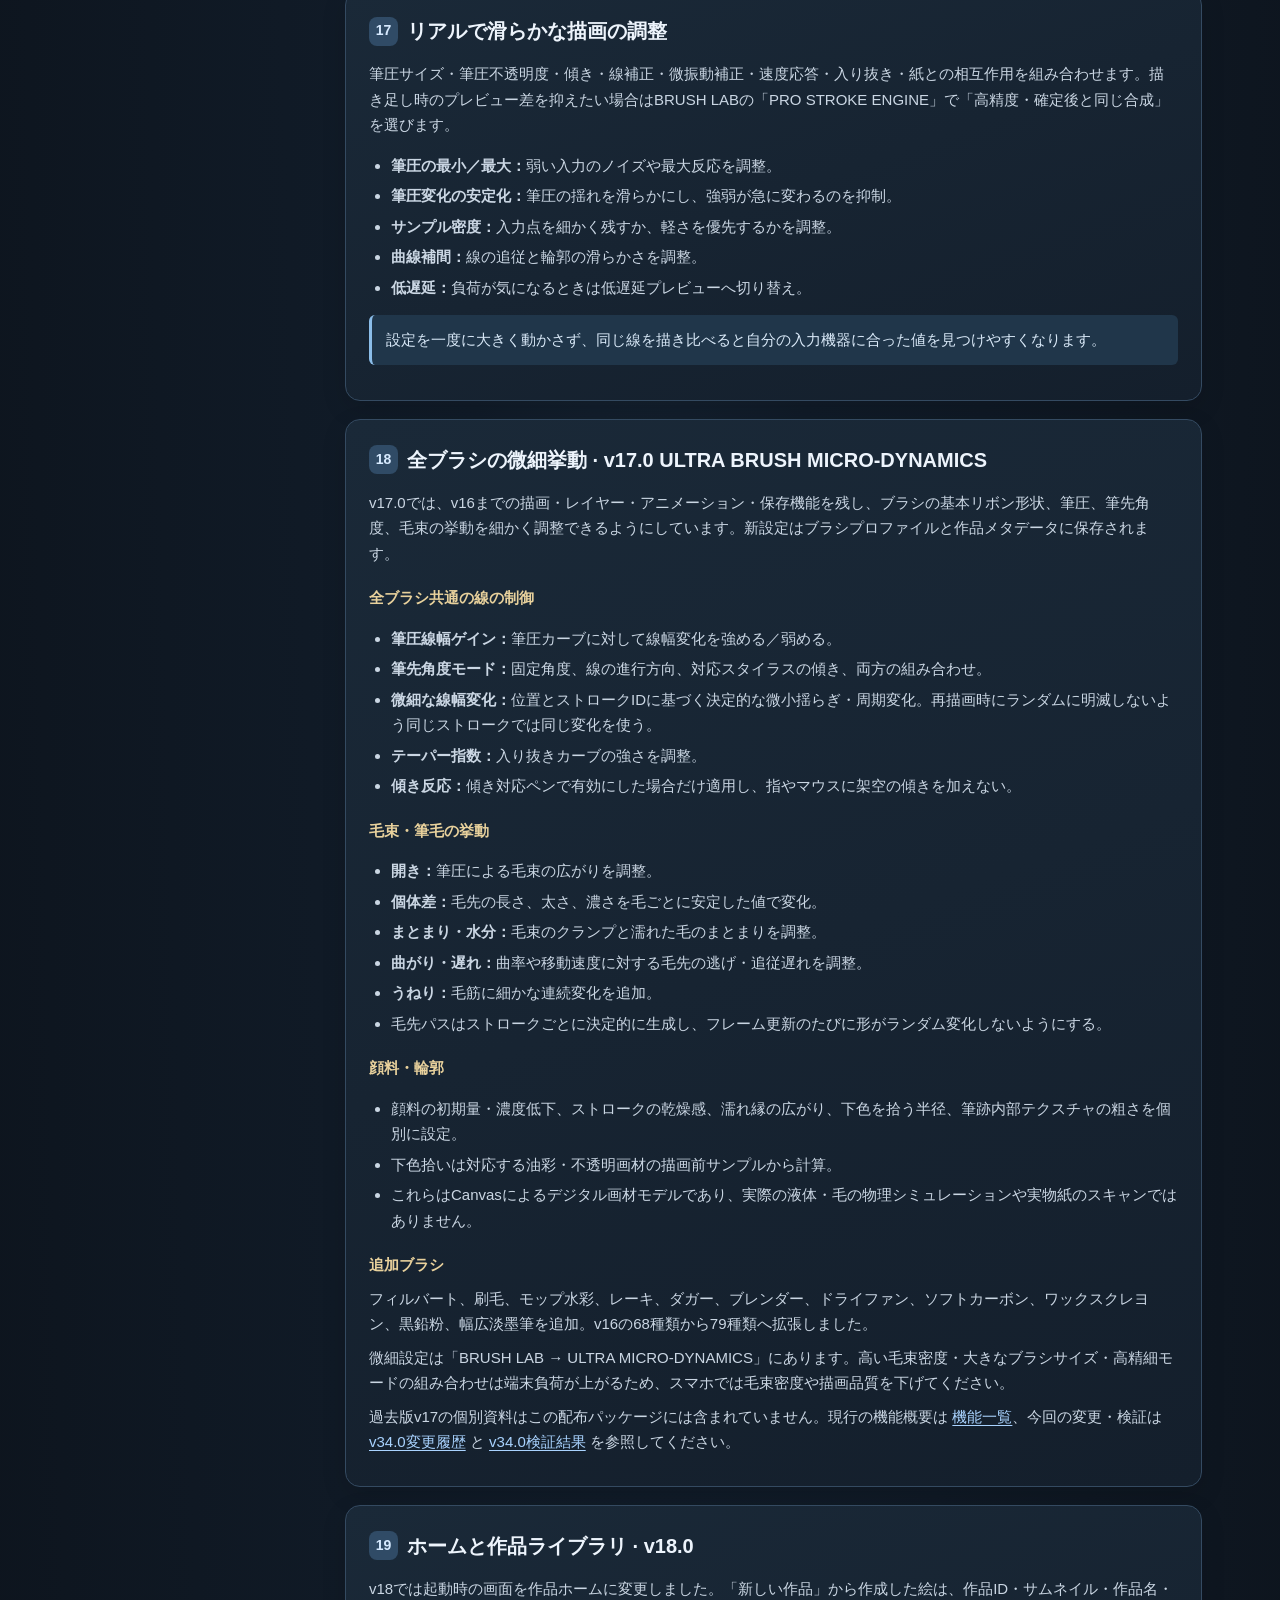
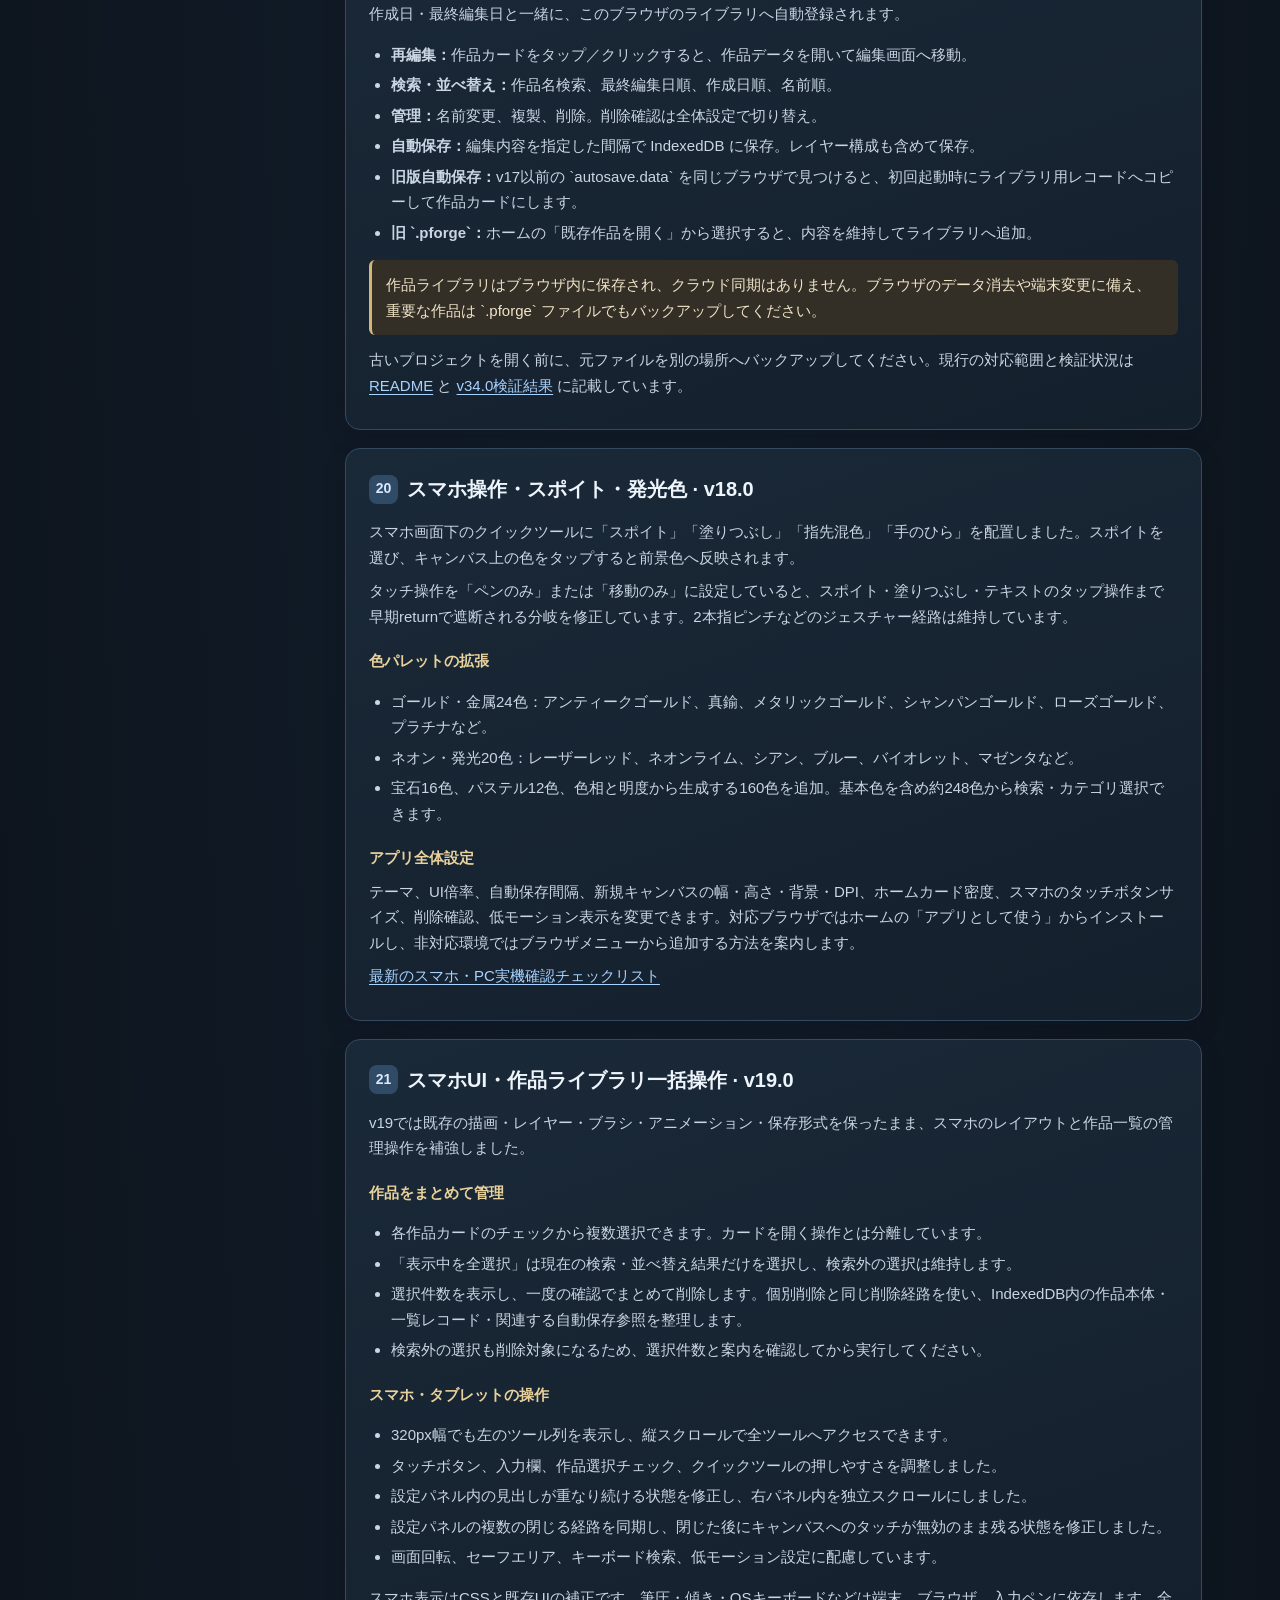
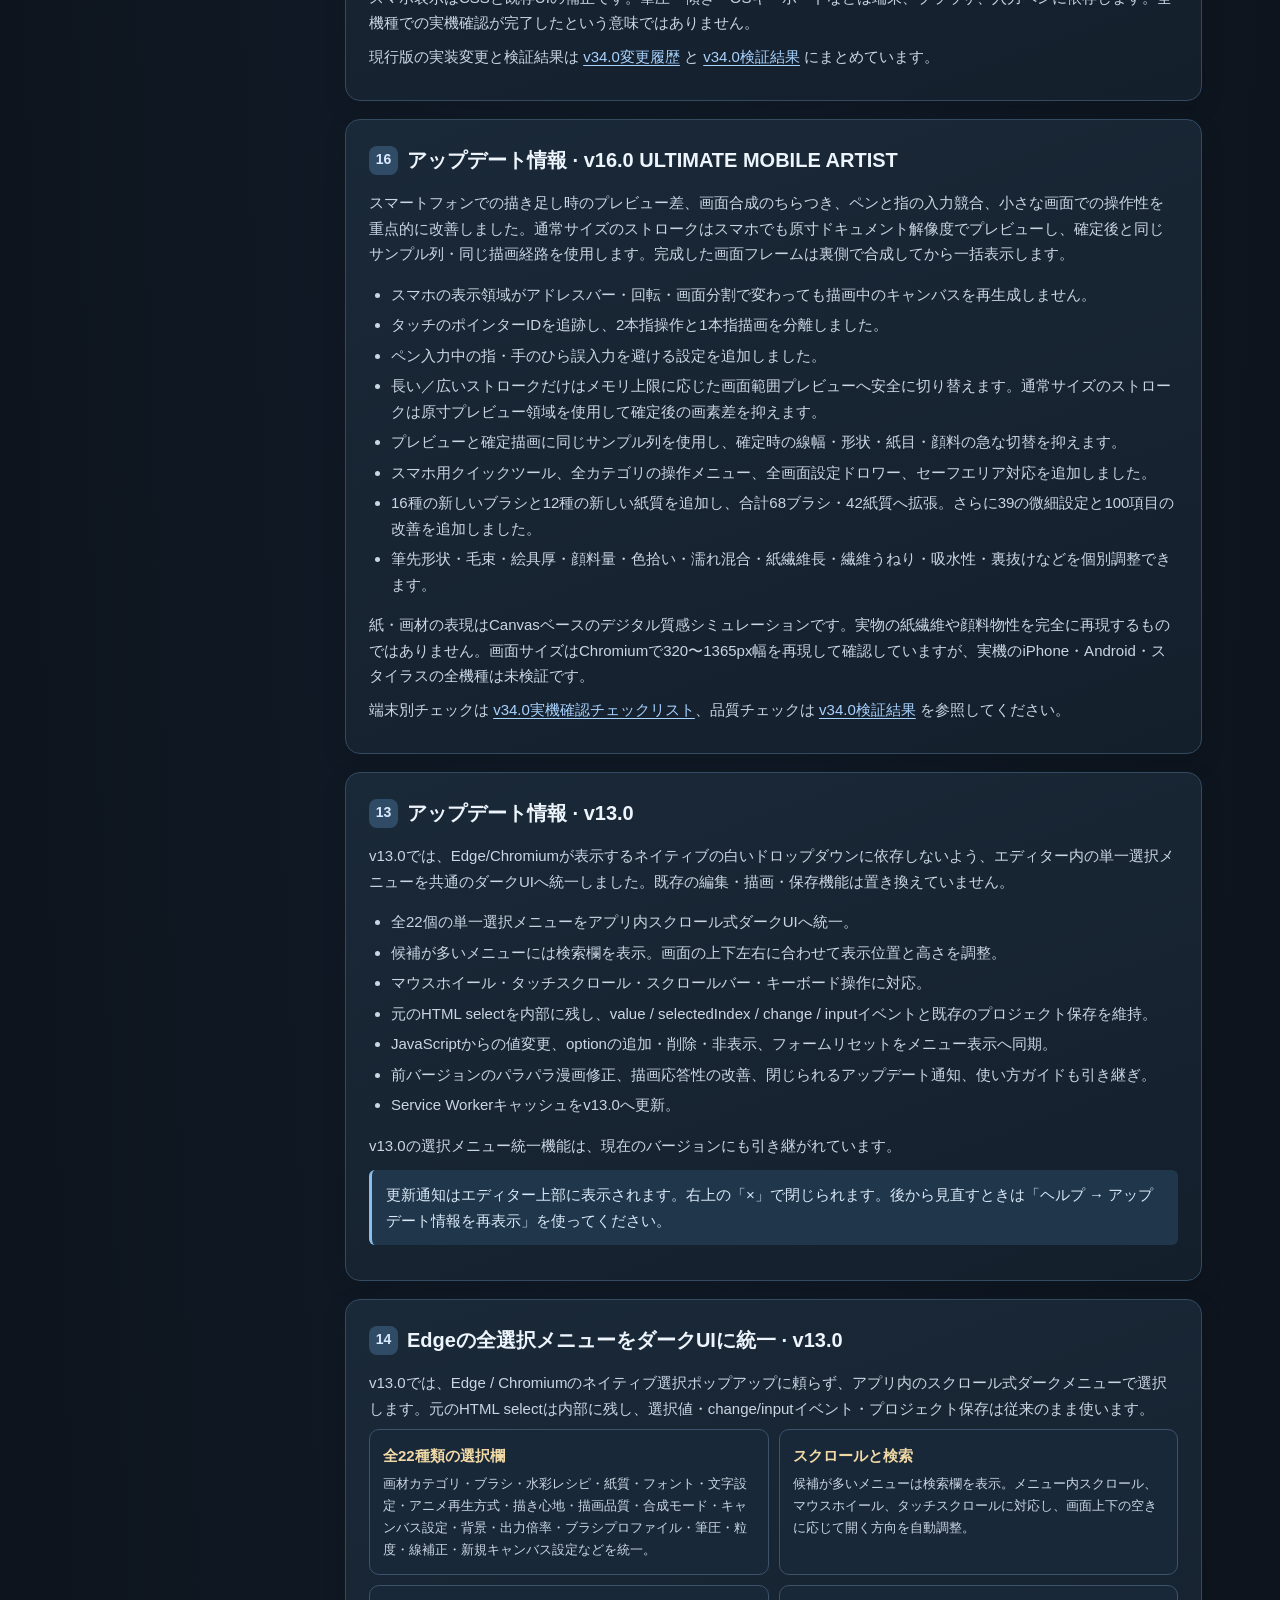
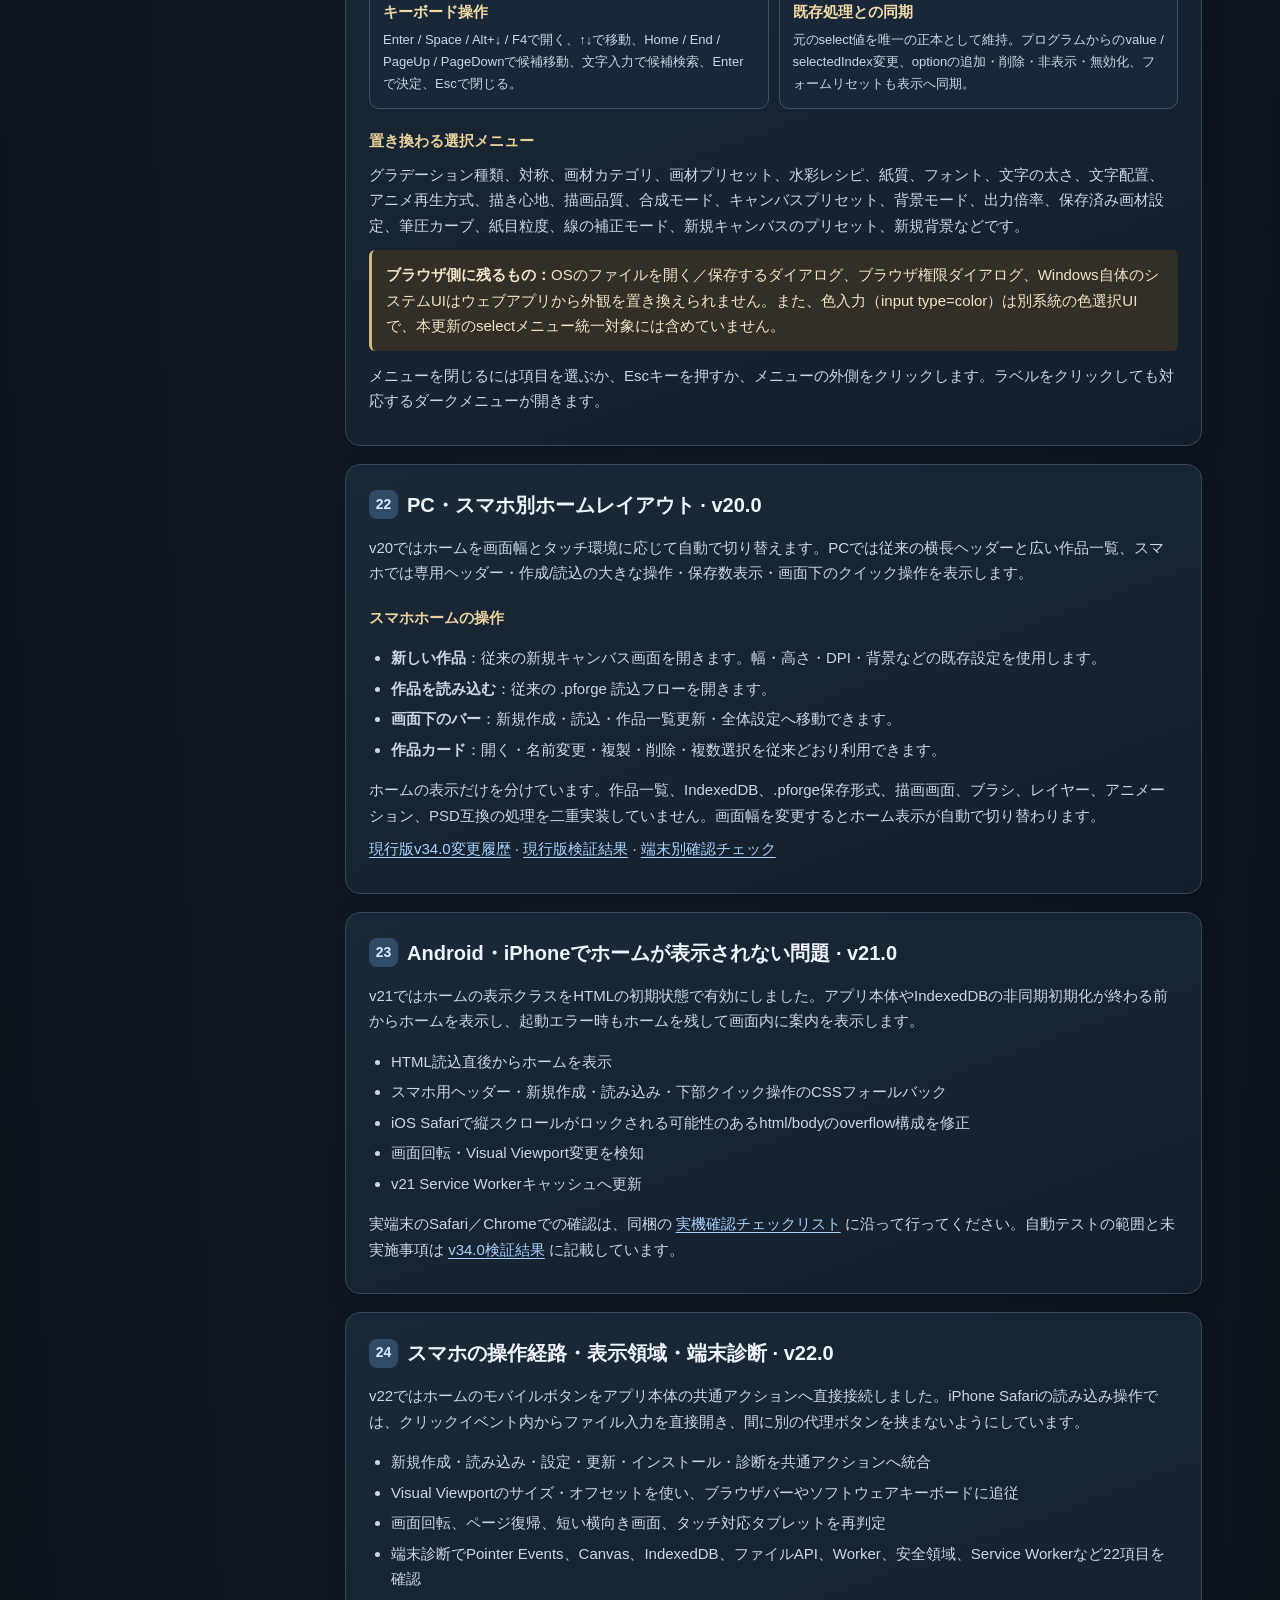
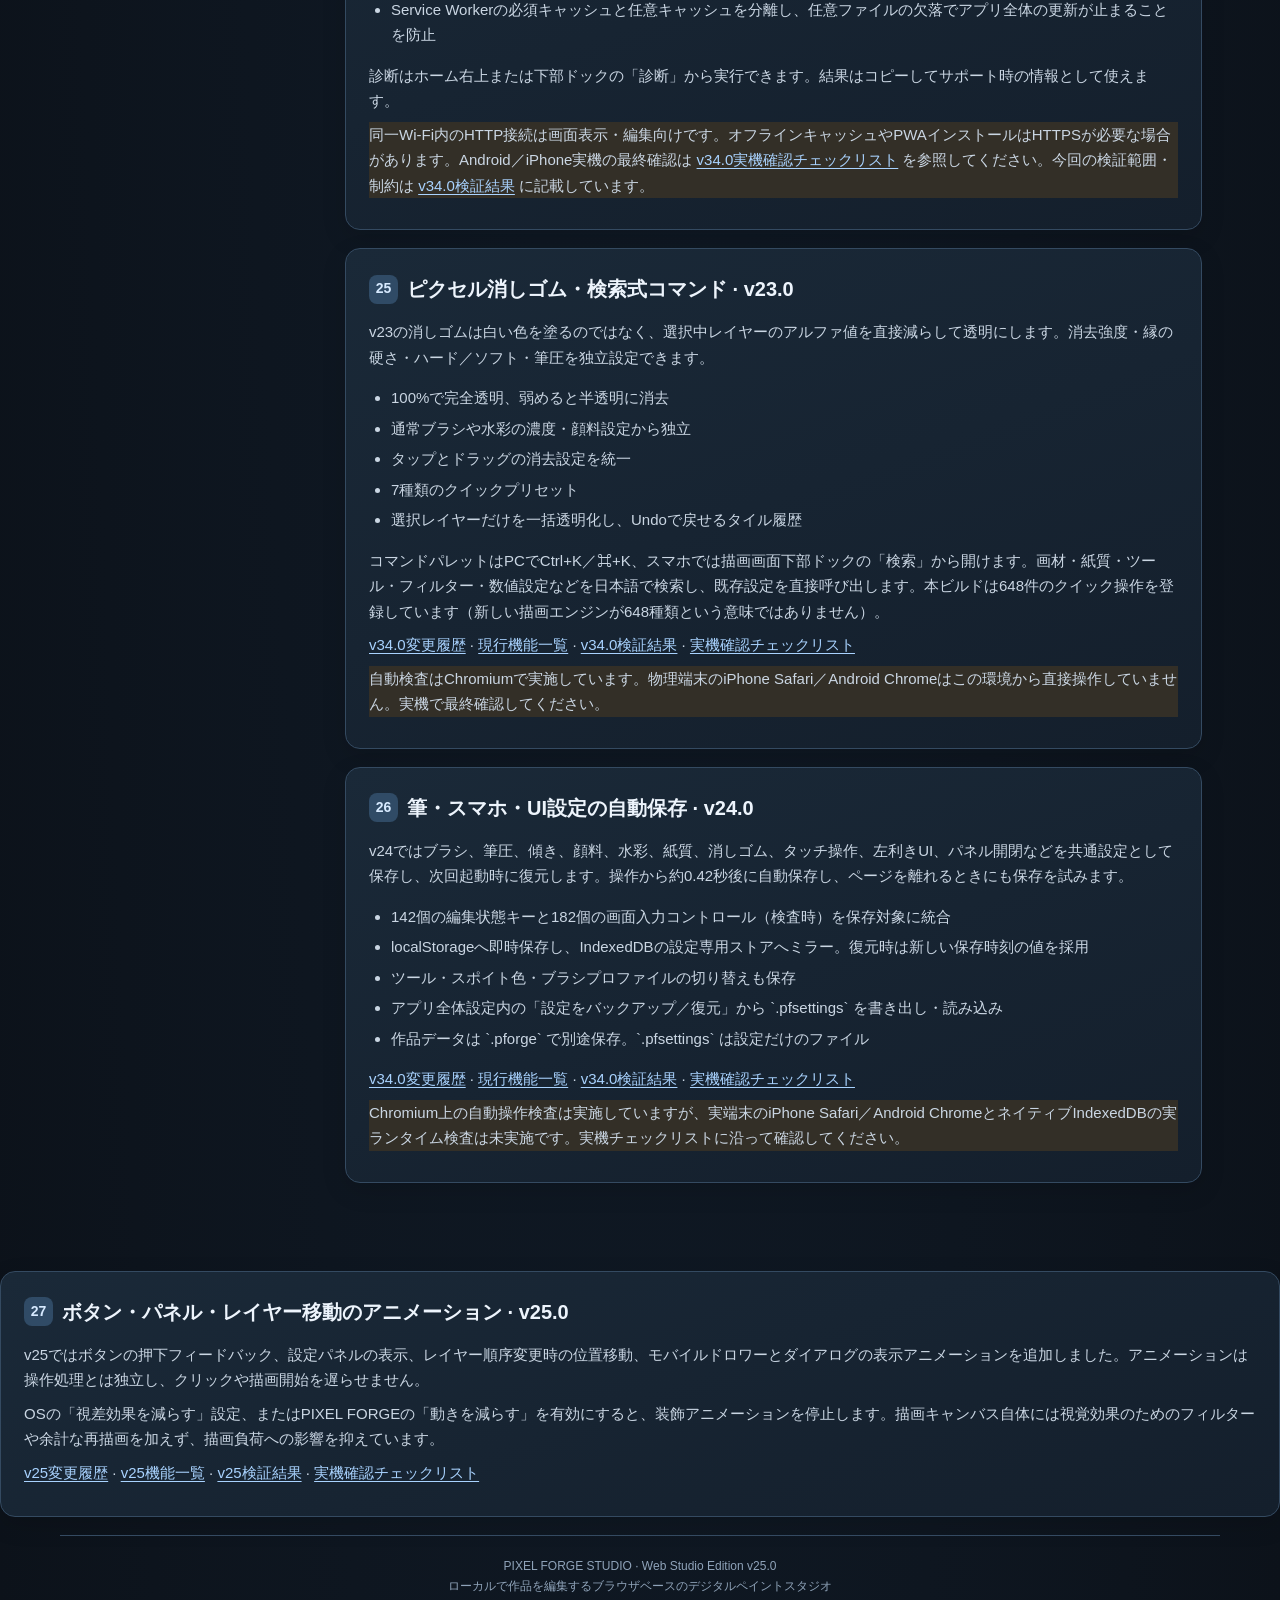
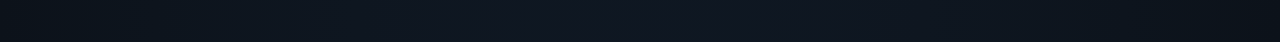
==== commit b8243c7e: "Add files via upload" ====
--- a/help.html
+++ b/help.html
@@ -6,7 +6,7 @@
 <meta name="theme-color" content="#101722">
 <meta name="description" content="PIXEL FORGE STUDIOの操作方法、画材の選び方、保存・書き出し、トラブル対策をまとめた公式ガイド。">
 <title>PIXEL FORGE STUDIO · 使い方ガイド</title>
-<link rel="icon" href="icon.svg" type="image/svg+xml">
+<link rel="icon" href="./assets/images/icon.svg" type="image/svg+xml">
 <style>
 :root{color-scheme:dark;--bg:#0d141e;--panel:#172331;--panel2:#1e2d3e;--line:#344a61;--text:#edf4fc;--muted:#a6b6c8;--blue:#a9d3ff;--gold:#e8d09b;--max:1160px}
 *{box-sizing:border-box}html{scroll-behavior:smooth;scroll-padding-top:82px}body{margin:0;background:radial-gradient(ellipse at 50% -18%,#293f58 0,#111c29 43%,#0c121a 100%);color:var(--text);font:15px/1.7 "Segoe UI",Meiryo,sans-serif}a{color:var(--blue);text-underline-offset:3px}a:hover{color:#fff}button,input{font:inherit}.top{position:sticky;top:0;z-index:20;display:flex;align-items:center;gap:14px;padding:12px max(18px,calc((100vw - var(--max))/2));background:#121d2beF;border-bottom:1px solid var(--line);backdrop-filter:blur(14px)}.brand{font-weight:900;letter-spacing:1.2px;white-space:nowrap}.brand i{display:inline-grid;place-items:center;width:30px;height:30px;margin-right:8px;border-radius:9px;background:linear-gradient(145deg,#e8d09b,#a6cfff);color:#152130;font-style:normal}.top-spacer{flex:1}.top a.button{display:inline-block;padding:7px 12px;border:1px solid #617e9d;border-radius:8px;background:#253a50;text-decoration:none;color:#fff;font-size:13px}.hero{max-width:var(--max);margin:34px auto 25px;padding:34px 30px;border:1px solid #4a6580;border-radius:20px;background:linear-gradient(125deg,#20364b,#182635 58%,#2a2d3b);box-shadow:0 20px 65px #0005}.eyebrow{color:var(--gold);font-size:11px;font-weight:800;letter-spacing:2px}.hero h1{margin:9px 0;font-size:clamp(25px,4vw,42px);line-height:1.2}.hero p{max-width:770px;margin:0;color:#c3d2e2}.hero-actions{display:flex;flex-wrap:wrap;gap:9px;margin-top:20px}.pill{padding:9px 14px;border:1px solid #7795b5;border-radius:9px;background:#304b66;color:white;text-decoration:none;font-size:13px}.pill.secondary{background:#172638}.wrap{display:grid;grid-template-columns:245px minmax(0,1fr);gap:22px;max-width:var(--max);margin:0 auto;padding:0 18px 70px}.sidebar{position:sticky;top:75px;align-self:start;max-height:calc(100vh - 92px);overflow:auto;padding:13px;border:1px solid var(--line);border-radius:14px;background:#152231cc}.sidebar strong{display:block;margin:3px 7px 9px;color:var(--gold);font-size:11px;letter-spacing:1px}.sidebar a{display:block;padding:7px 9px;border-radius:7px;color:#cad8e6;text-decoration:none;font-size:13px}.sidebar a:hover,.sidebar a.active{background:#2a4057;color:white}.search{width:100%;margin:0 0 10px;padding:9px 10px;border:1px solid #526c87;border-radius:8px;background:#0f1b29;color:white}.content{min-width:0}.section{margin:0 0 18px;padding:23px;border:1px solid var(--line);border-radius:15px;background:linear-gradient(160deg,#1a2938,#141f2c);box-shadow:0 8px 25px #0002}.section h2{display:flex;align-items:center;gap:9px;margin:0 0 13px;font-size:20px}.section h2 span{display:grid;place-items:center;width:29px;height:29px;border-radius:8px;background:#304b66;color:#d7eaff;font-size:14px}.section h3{margin:19px 0 7px;color:#e8d19c;font-size:15px}.section p{margin:8px 0;color:#cad6e3}.section ul,.section ol{padding-left:22px;color:#cad6e3}.section li{margin:5px 0}.tip{margin:12px 0;padding:12px 14px;border-left:3px solid #8bbde9;border-radius:6px;background:#20364a;color:#d9e9f8}.warn{border-left-color:#d4b675;background:#332f27;color:#f0e4c7}.grid{display:grid;grid-template-columns:repeat(2,minmax(0,1fr));gap:10px}.tile{padding:13px;border:1px solid #3c536b;border-radius:10px;background:#192838}.tile b{display:block;margin-bottom:4px;color:#f1d9a6}.tile p{margin:0;font-size:13px}.kbd{display:inline-block;min-width:23px;padding:1px 6px;margin:1px;border:1px solid #657e99;border-radius:5px;background:#263b51;color:white;text-align:center;font:12px ui-monospace,monospace}.table-scroll{overflow:auto}table{width:100%;border-collapse:collapse;font-size:13px}th,td{padding:9px 10px;border-bottom:1px solid #34475d;text-align:left;vertical-align:top}th{color:#e8d19c;background:#223346}td{color:#cbd8e6}.faq details{padding:11px 0;border-bottom:1px solid #34485d}.faq summary{cursor:pointer;color:#dcecff;font-weight:650}.faq details p{padding-left:8px}.hidden-result{display:none!important}.footer{max-width:var(--max);margin:0 auto;padding:20px 18px 45px;border-top:1px solid var(--line);color:#8fa3b9;text-align:center;font-size:12px}
@@ -174,7 +174,7 @@
       <h3>追加ブラシ</h3>
       <p>フィルバート、刷毛、モップ水彩、レーキ、ダガー、ブレンダー、ドライファン、ソフトカーボン、ワックスクレヨン、黒鉛粉、幅広淡墨筆を追加。v16の68種類から79種類へ拡張しました。</p>
       <p>微細設定は「BRUSH LAB → ULTRA MICRO-DYNAMICS」にあります。高い毛束密度・大きなブラシサイズ・高精細モードの組み合わせは端末負荷が上がるため、スマホでは毛束密度や描画品質を下げてください。</p>
-      <p>過去版v17の個別資料はこの配布パッケージには含まれていません。現行の機能概要は <a href="./FEATURES_JA.md">機能一覧</a>、今回の変更・検証は <a href="./CHANGELOG_v22_JA.md">v22変更履歴</a> と <a href="./TEST_RESULTS_v22_JA.md">v22検証結果</a> を参照してください。</p>
+      <p>過去版v17の個別資料はこの配布パッケージには含まれていません。現行の機能概要は <a href="./docs/FEATURES_JA.md">機能一覧</a>、今回の変更・検証は <a href="./docs/CHANGELOG_v34_JA.md">v34.0変更履歴</a> と <a href="./docs/TEST_RESULTS_v34_JA.md">v34.0検証結果</a> を参照してください。</p>
     </section>
     <section class="section" id="library-home" data-search="v18 ホーム ライブラリ 作品一覧 サムネイル 検索 日付 自動保存 移行 pforge">
       <h2><span>19</span>ホームと作品ライブラリ · v18.0</h2>
@@ -188,7 +188,7 @@
         <li><b>旧 `.pforge`：</b>ホームの「既存作品を開く」から選択すると、内容を維持してライブラリへ追加。</li>
       </ul>
       <div class="tip warn">作品ライブラリはブラウザ内に保存され、クラウド同期はありません。ブラウザのデータ消去や端末変更に備え、重要な作品は `.pforge` ファイルでもバックアップしてください。</div>
-      <p>古いプロジェクトを開く前に、元ファイルを別の場所へバックアップしてください。現行の対応範囲と検証状況は <a href="./README_JA.md">README</a> と <a href="./TEST_RESULTS_v22_JA.md">v22検証結果</a> に記載しています。</p>
+      <p>古いプロジェクトを開く前に、元ファイルを別の場所へバックアップしてください。現行の対応範囲と検証状況は <a href="./docs/README_JA.md">README</a> と <a href="./docs/TEST_RESULTS_v34_JA.md">v34.0検証結果</a> に記載しています。</p>
     </section>
     <section class="section" id="mobile-v18" data-search="v18 スマホ スポイト タッチ ペンのみ 移動のみ ネオン 金色 ゴールド 発光">
       <h2><span>20</span>スマホ操作・スポイト・発光色 · v18.0</h2>
@@ -202,7 +202,7 @@
       </ul>
       <h3>アプリ全体設定</h3>
       <p>テーマ、UI倍率、自動保存間隔、新規キャンバスの幅・高さ・背景・DPI、ホームカード密度、スマホのタッチボタンサイズ、削除確認、低モーション表示を変更できます。対応ブラウザではホームの「アプリとして使う」からインストールし、非対応環境ではブラウザメニューから追加する方法を案内します。</p>
-      <p><a href="./EDGE_CHECKLIST_v22_JA.md">最新のスマホ・PC実機確認チェックリスト</a></p>
+      <p><a href="./docs/V34_REPAIR_CHECKLIST_100_JA.md">最新のスマホ・PC実機確認チェックリスト</a></p>
     </section>
     <section class="section" id="mobile-v19" data-search="v19 スマホ モバイル UI タッチ 一括削除 選択 ライブラリ 設定ドロワー PWA キャッシュ">
       <h2><span>21</span>スマホUI・作品ライブラリ一括操作 · v19.0</h2>
@@ -223,7 +223,7 @@
         <li>画面回転、セーフエリア、キーボード検索、低モーション設定に配慮しています。</li>
       </ul>
       <p>スマホ表示はCSSと既存UIの補正です。筆圧・傾き・OSキーボードなどは端末、ブラウザ、入力ペンに依存します。全機種での実機確認が完了したという意味ではありません。</p>
-      <p>現行版の実装変更と検証結果は <a href="./CHANGELOG_v22_JA.md">v22変更履歴</a> と <a href="./TEST_RESULTS_v22_JA.md">v22検証結果</a> にまとめています。</p>
+      <p>現行版の実装変更と検証結果は <a href="./docs/CHANGELOG_v34_JA.md">v34.0変更履歴</a> と <a href="./docs/TEST_RESULTS_v34_JA.md">v34.0検証結果</a> にまとめています。</p>
     </section>
     <section class="section" id="updates-v16" data-search="アップデート 更新 v16 スマホ タッチ チカつき ペン 紙質 画材">
       <h2><span>16</span>アップデート情報 · v16.0 ULTIMATE MOBILE ARTIST</h2>
@@ -239,7 +239,7 @@
         <li>筆先形状・毛束・絵具厚・顔料量・色拾い・濡れ混合・紙繊維長・繊維うねり・吸水性・裏抜けなどを個別調整できます。</li>
       </ul>
       <p>紙・画材の表現はCanvasベースのデジタル質感シミュレーションです。実物の紙繊維や顔料物性を完全に再現するものではありません。画面サイズはChromiumで320〜1365px幅を再現して確認していますが、実機のiPhone・Android・スタイラスの全機種は未検証です。</p>
-      <p>端末別チェックは <a href="./EDGE_CHECKLIST_v22_JA.md">v22実機確認チェックリスト</a>、品質チェックは <a href="./TEST_RESULTS_v22_JA.md">v22検証結果</a> を参照してください。</p>
+      <p>端末別チェックは <a href="./docs/V34_REPAIR_CHECKLIST_100_JA.md">v34.0実機確認チェックリスト</a>、品質チェックは <a href="./docs/TEST_RESULTS_v34_JA.md">v34.0検証結果</a> を参照してください。</p>
     </section>
     <section class="section" id="updates-v13" data-search="アップデート 更新 v13 changelog 変更履歴">
       <h2><span>13</span>アップデート情報 · v13.0</h2>
@@ -268,14 +268,14 @@
   <h3>スマホホームの操作</h3>
   <ul><li><b>新しい作品</b>：従来の新規キャンバス画面を開きます。幅・高さ・DPI・背景などの既存設定を使用します。</li><li><b>作品を読み込む</b>：従来の .pforge 読込フローを開きます。</li><li><b>画面下のバー</b>：新規作成・読込・作品一覧更新・全体設定へ移動できます。</li><li><b>作品カード</b>：開く・名前変更・複製・削除・複数選択を従来どおり利用できます。</li></ul>
   <p>ホームの表示だけを分けています。作品一覧、IndexedDB、.pforge保存形式、描画画面、ブラシ、レイヤー、アニメーション、PSD互換の処理を二重実装していません。画面幅を変更するとホーム表示が自動で切り替わります。</p>
-  <p><a href="./CHANGELOG_v22_JA.md">現行版v22.0変更履歴</a> · <a href="./TEST_RESULTS_v22_JA.md">現行版検証結果</a> · <a href="./EDGE_CHECKLIST_v22_JA.md">端末別確認チェック</a></p>
+  <p><a href="./docs/CHANGELOG_v34_JA.md">現行版v34.0変更履歴</a> · <a href="./docs/TEST_RESULTS_v34_JA.md">現行版検証結果</a> · <a href="./docs/V34_REPAIR_CHECKLIST_100_JA.md">端末別確認チェック</a></p>
 </section>
   
 <section class="section" id="home-ui-v21" data-search="v21 Android iPhone Safari Chrome ホーム 初期表示 空白画面 ファーストペイント">
   <h2><span>23</span>Android・iPhoneでホームが表示されない問題 · v21.0</h2>
   <p>v21ではホームの表示クラスをHTMLの初期状態で有効にしました。アプリ本体やIndexedDBの非同期初期化が終わる前からホームを表示し、起動エラー時もホームを残して画面内に案内を表示します。</p>
   <ul><li>HTML読込直後からホームを表示</li><li>スマホ用ヘッダー・新規作成・読み込み・下部クイック操作のCSSフォールバック</li><li>iOS Safariで縦スクロールがロックされる可能性のあるhtml/bodyのoverflow構成を修正</li><li>画面回転・Visual Viewport変更を検知</li><li>v21 Service Workerキャッシュへ更新</li></ul>
-  <p>実端末のSafari／Chromeでの確認は、同梱の <a href="./EDGE_CHECKLIST_v22_JA.md">実機確認チェックリスト</a> に沿って行ってください。自動テストの範囲と未実施事項は <a href="./TEST_RESULTS_v22_JA.md">v22検証結果</a> に記載しています。</p>
+  <p>実端末のSafari／Chromeでの確認は、同梱の <a href="./docs/V34_REPAIR_CHECKLIST_100_JA.md">実機確認チェックリスト</a> に沿って行ってください。自動テストの範囲と未実施事項は <a href="./docs/TEST_RESULTS_v34_JA.md">v34.0検証結果</a> に記載しています。</p>
 </section>
 <section class="section" id="home-ui-v22" data-search="v22 Android iPhone iOS Safari モバイル ボタン 診断 visualViewport ファイル選択">
   <h2><span>24</span>スマホの操作経路・表示領域・端末診断 · v22.0</h2>
@@ -288,7 +288,7 @@
     <li>Service Workerの必須キャッシュと任意キャッシュを分離し、任意ファイルの欠落でアプリ全体の更新が止まることを防止</li>
   </ul>
   <p>診断はホーム右上または下部ドックの「診断」から実行できます。結果はコピーしてサポート時の情報として使えます。</p>
-  <p class="warn">同一Wi-Fi内のHTTP接続は画面表示・編集向けです。オフラインキャッシュやPWAインストールはHTTPSが必要な場合があります。Android／iPhone実機の最終確認は <a href="./EDGE_CHECKLIST_v22_JA.md">v22実機確認チェックリスト</a> を参照してください。今回の検証範囲・制約は <a href="./TEST_RESULTS_v22_JA.md">v22検証結果</a> に記載しています。</p>
+  <p class="warn">同一Wi-Fi内のHTTP接続は画面表示・編集向けです。オフラインキャッシュやPWAインストールはHTTPSが必要な場合があります。Android／iPhone実機の最終確認は <a href="./docs/V34_REPAIR_CHECKLIST_100_JA.md">v34.0実機確認チェックリスト</a> を参照してください。今回の検証範囲・制約は <a href="./docs/TEST_RESULTS_v34_JA.md">v34.0検証結果</a> に記載しています。</p>
 </section>
 
 <section class="section" id="release-v23" data-search="v23 消しゴム 透明 destination-out アルファ ピクセル コマンドパレット Ctrl K スマホ 検索">
@@ -296,7 +296,7 @@
   <p>v23の消しゴムは白い色を塗るのではなく、選択中レイヤーのアルファ値を直接減らして透明にします。消去強度・縁の硬さ・ハード／ソフト・筆圧を独立設定できます。</p>
   <ul><li>100%で完全透明、弱めると半透明に消去</li><li>通常ブラシや水彩の濃度・顔料設定から独立</li><li>タップとドラッグの消去設定を統一</li><li>7種類のクイックプリセット</li><li>選択レイヤーだけを一括透明化し、Undoで戻せるタイル履歴</li></ul>
   <p>コマンドパレットはPCでCtrl+K／⌘+K、スマホでは描画画面下部ドックの「検索」から開けます。画材・紙質・ツール・フィルター・数値設定などを日本語で検索し、既存設定を直接呼び出します。本ビルドは648件のクイック操作を登録しています（新しい描画エンジンが648種類という意味ではありません）。</p>
-  <p><a href="./CHANGELOG_v23_JA.md">v23変更履歴</a> · <a href="./FEATURES_v23_JA.md">v23機能一覧</a> · <a href="./TEST_RESULTS_v23_JA.md">v23検証結果</a> · <a href="./EDGE_CHECKLIST_v23_JA.md">実機確認チェックリスト</a></p>
+  <p><a href="./docs/CHANGELOG_v34_JA.md">v34.0変更履歴</a> · <a href="./docs/FEATURES_JA.md">現行機能一覧</a> · <a href="./docs/TEST_RESULTS_v34_JA.md">v34.0検証結果</a> · <a href="./docs/V34_REPAIR_CHECKLIST_100_JA.md">実機確認チェックリスト</a></p>
   <p class="warn">自動検査はChromiumで実施しています。物理端末のiPhone Safari／Android Chromeはこの環境から直接操作していません。実機で最終確認してください。</p>
 </section>
 
@@ -304,7 +304,7 @@
   <h2><span>26</span>筆・スマホ・UI設定の自動保存 · v24.0</h2>
   <p>v24ではブラシ、筆圧、傾き、顔料、水彩、紙質、消しゴム、タッチ操作、左利きUI、パネル開閉などを共通設定として保存し、次回起動時に復元します。操作から約0.42秒後に自動保存し、ページを離れるときにも保存を試みます。</p>
   <ul><li>142個の編集状態キーと182個の画面入力コントロール（検査時）を保存対象に統合</li><li>localStorageへ即時保存し、IndexedDBの設定専用ストアへミラー。復元時は新しい保存時刻の値を採用</li><li>ツール・スポイト色・ブラシプロファイルの切り替えも保存</li><li>アプリ全体設定内の「設定をバックアップ／復元」から `.pfsettings` を書き出し・読み込み</li><li>作品データは `.pforge` で別途保存。`.pfsettings` は設定だけのファイル</li></ul>
-  <p><a href="./CHANGELOG_v24_JA.md">v24変更履歴</a> · <a href="./FEATURES_v24_JA.md">v24機能一覧</a> · <a href="./TEST_RESULTS_v24_JA.md">v24検証結果</a> · <a href="./EDGE_CHECKLIST_v24_JA.md">実機確認チェックリスト</a></p>
+  <p><a href="./docs/CHANGELOG_v34_JA.md">v34.0変更履歴</a> · <a href="./docs/FEATURES_JA.md">現行機能一覧</a> · <a href="./docs/TEST_RESULTS_v34_JA.md">v34.0検証結果</a> · <a href="./docs/V34_REPAIR_CHECKLIST_100_JA.md">実機確認チェックリスト</a></p>
   <p class="warn">Chromium上の自動操作検査は実施していますが、実端末のiPhone Safari／Android ChromeとネイティブIndexedDBの実ランタイム検査は未実施です。実機チェックリストに沿って確認してください。</p>
 </section>
 </main>
@@ -315,7 +315,7 @@
   <h2><span>27</span>ボタン・パネル・レイヤー移動のアニメーション · v25.0</h2>
   <p>v25ではボタンの押下フィードバック、設定パネルの表示、レイヤー順序変更時の位置移動、モバイルドロワーとダイアログの表示アニメーションを追加しました。アニメーションは操作処理とは独立し、クリックや描画開始を遅らせません。</p>
   <p>OSの「視差効果を減らす」設定、またはPIXEL FORGEの「動きを減らす」を有効にすると、装飾アニメーションを停止します。描画キャンバス自体には視覚効果のためのフィルターや余計な再描画を加えず、描画負荷への影響を抑えています。</p>
-  <p><a href="./CHANGELOG_v25_JA.md">v25変更履歴</a> · <a href="./FEATURES_v25_JA.md">v25機能一覧</a> · <a href="./TEST_RESULTS_v25_JA.md">v25検証結果</a> · <a href="./EDGE_CHECKLIST_v25_JA.md">実機確認チェックリスト</a></p>
+  <p><a href="./docs/CHANGELOG_v25_JA.md">v25変更履歴</a> · <a href="./docs/FEATURES_v25_JA.md">v25機能一覧</a> · <a href="./docs/TEST_RESULTS_v25_JA.md">v25検証結果</a> · <a href="./docs/EDGE_CHECKLIST_v25_JA.md">実機確認チェックリスト</a></p>
 </section>
 <footer class="footer">PIXEL FORGE STUDIO · Web Studio Edition v25.0<br>ローカルで作品を編集するブラウザベースのデジタルペイントスタジオ</footer>
 <script>
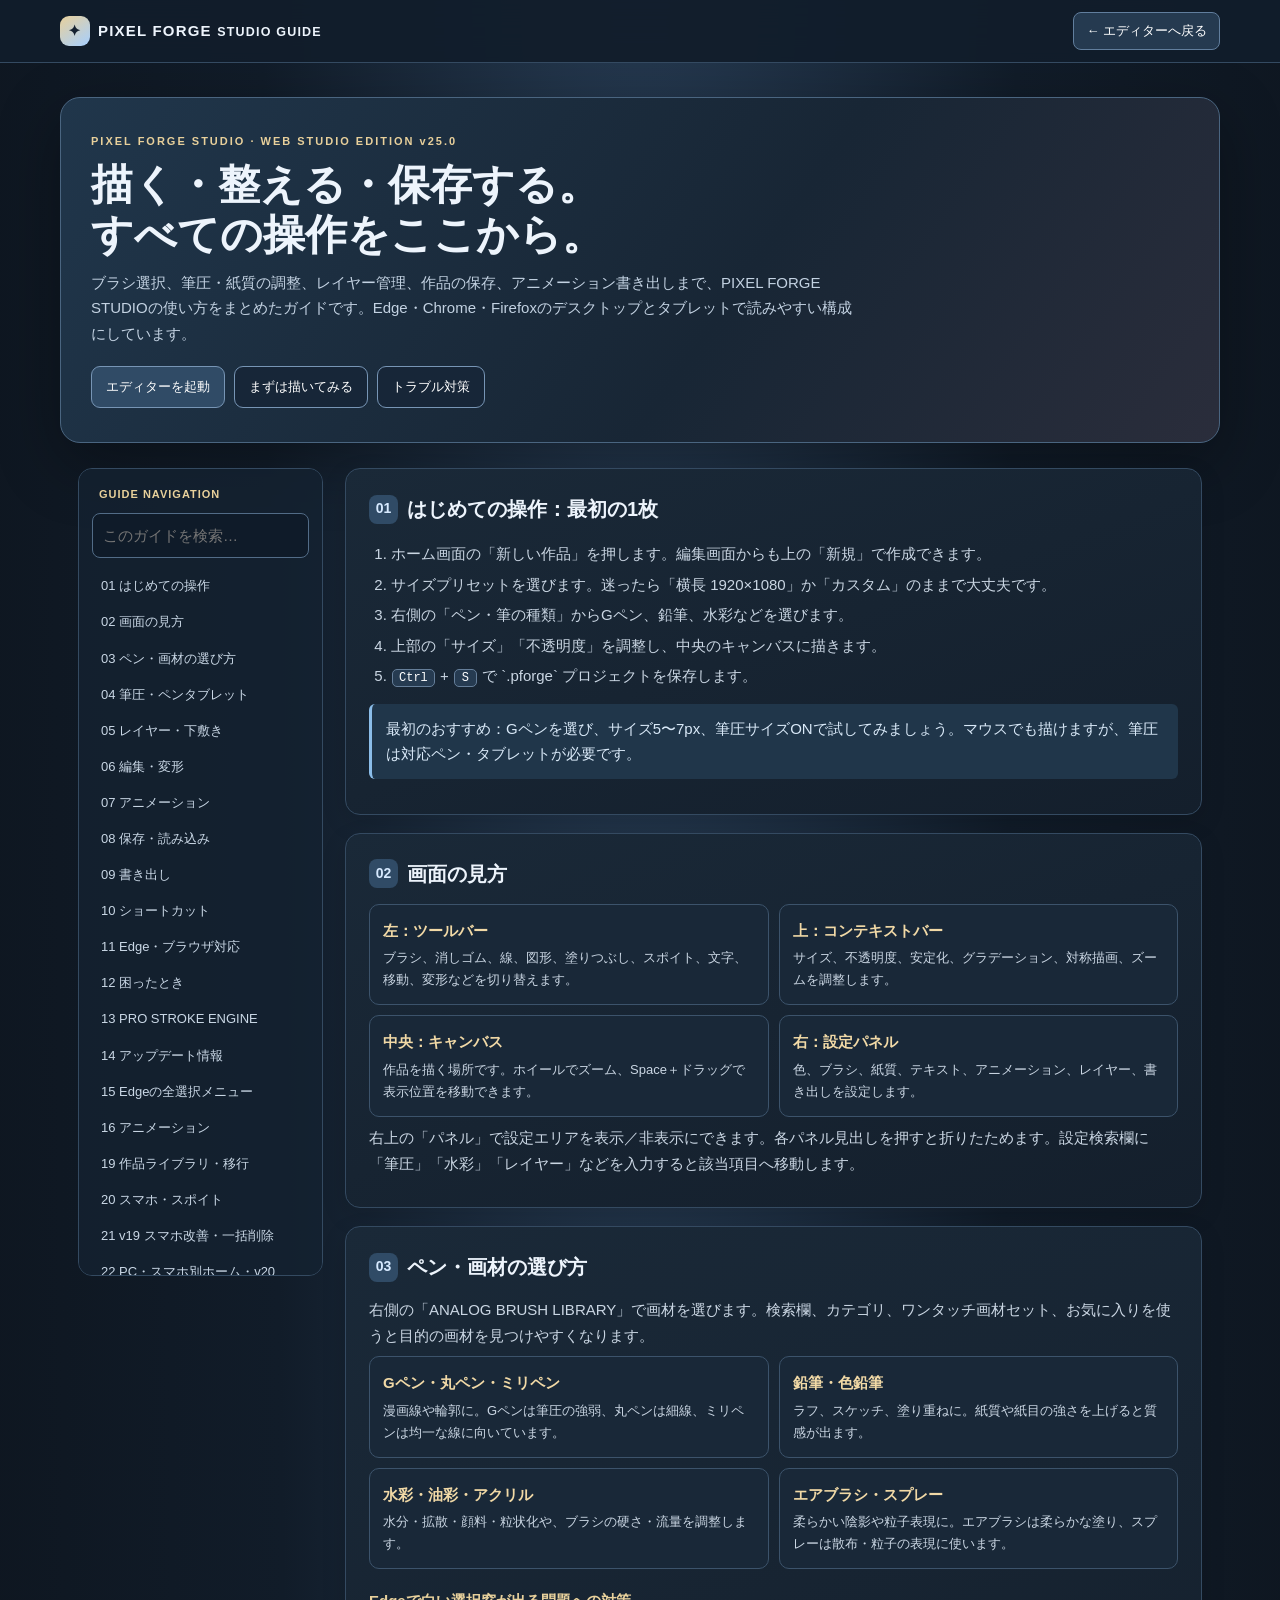
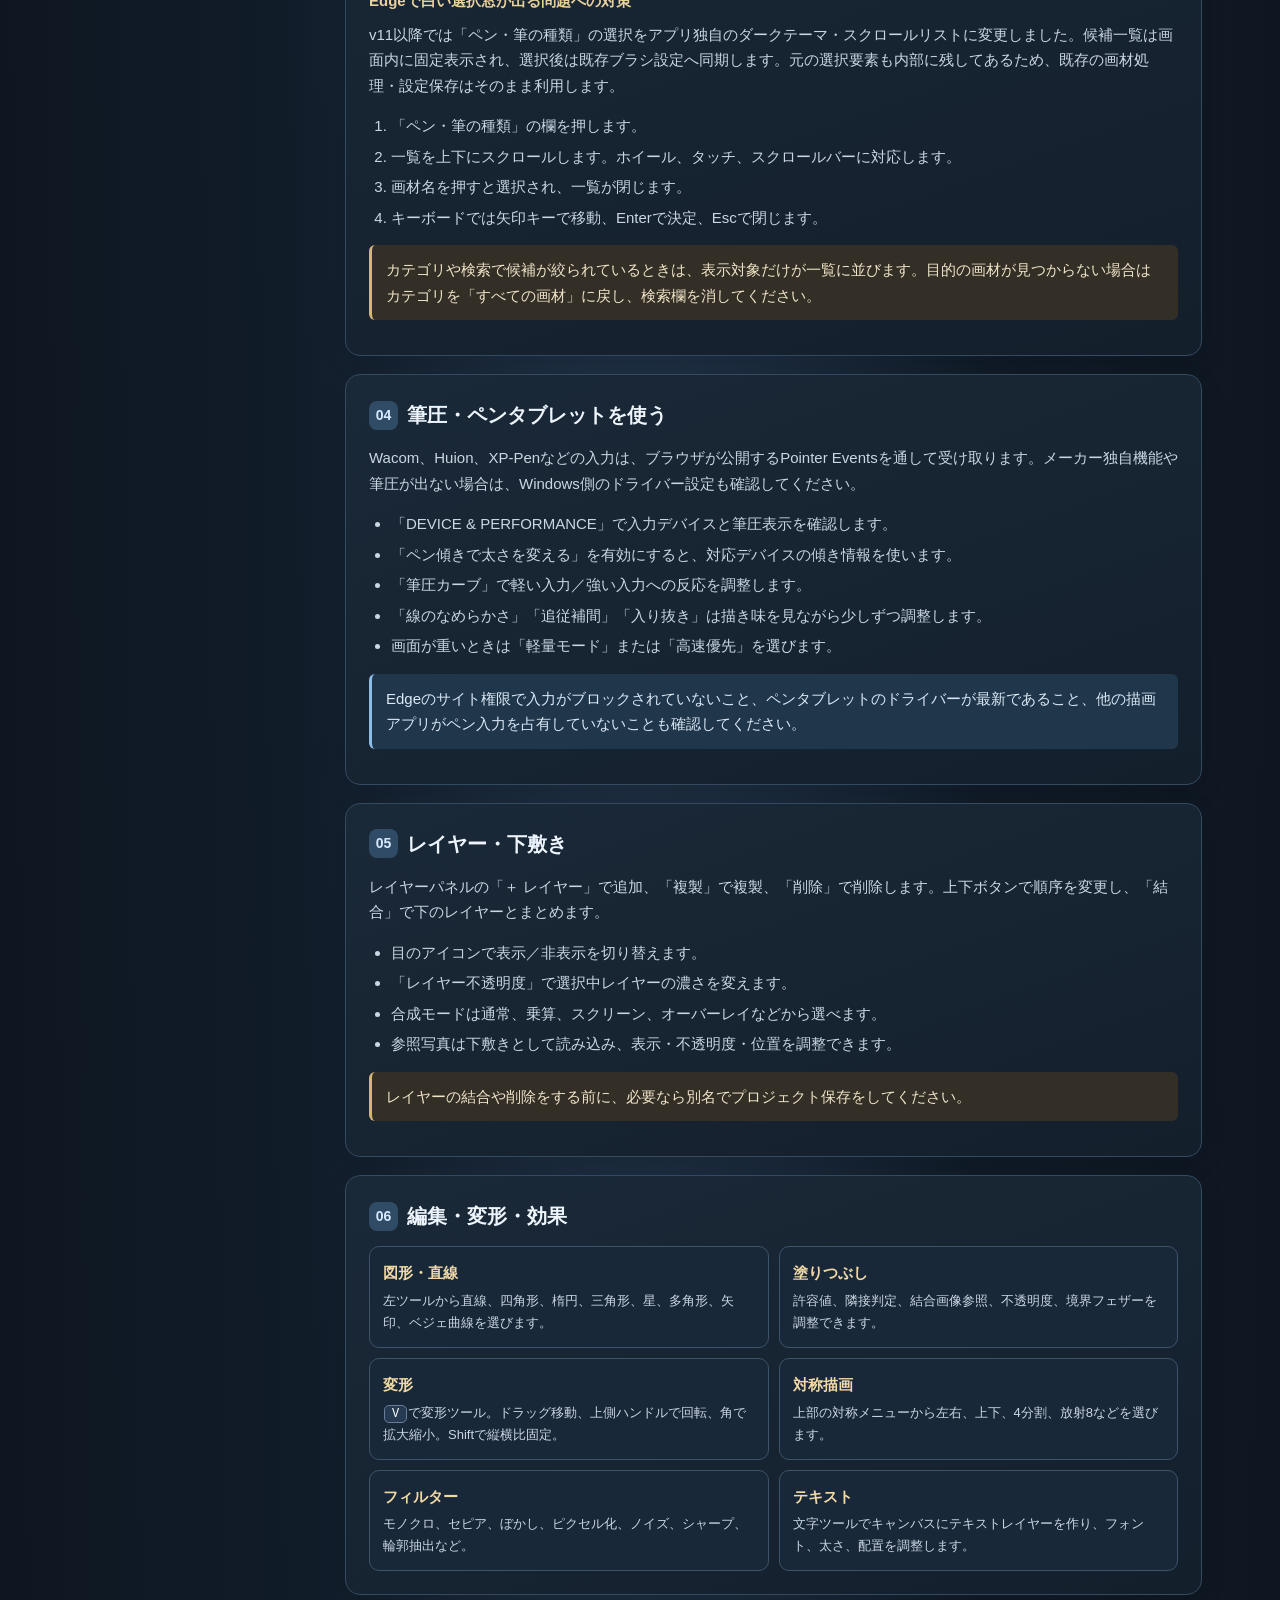
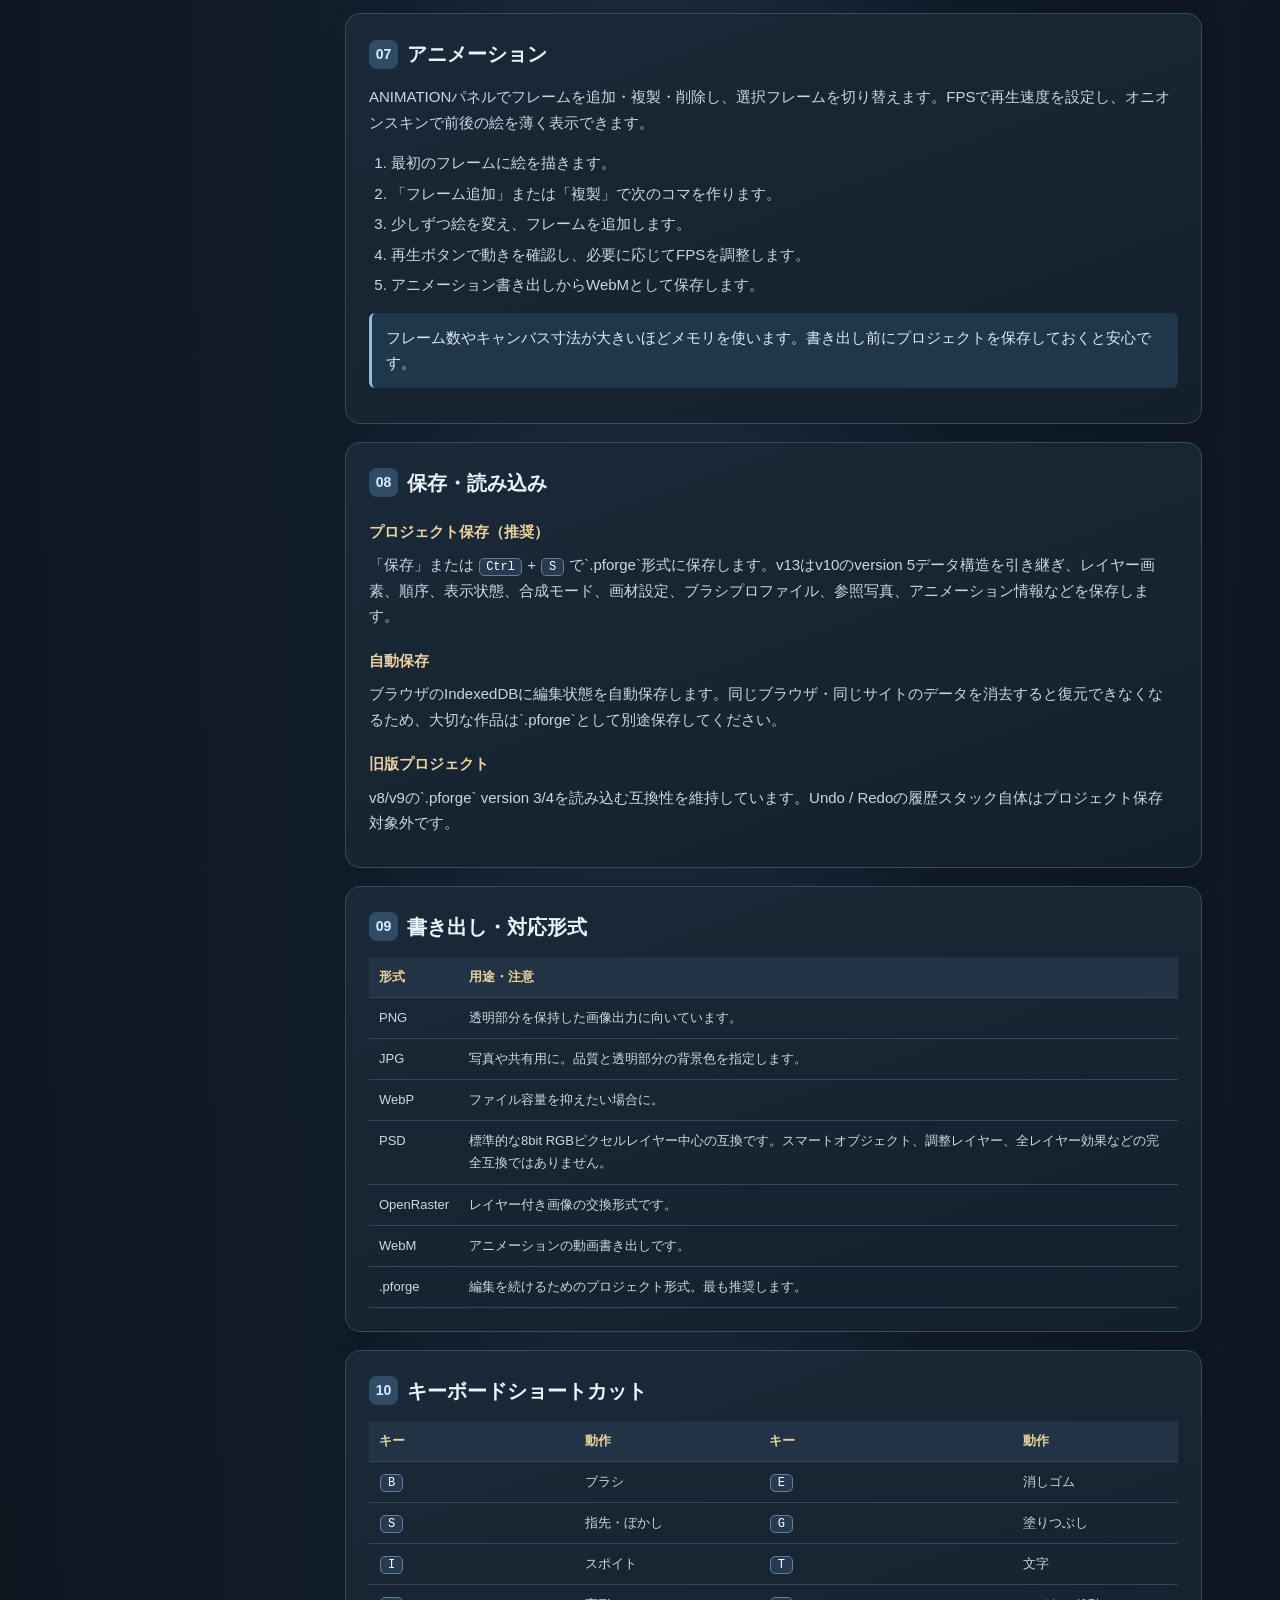
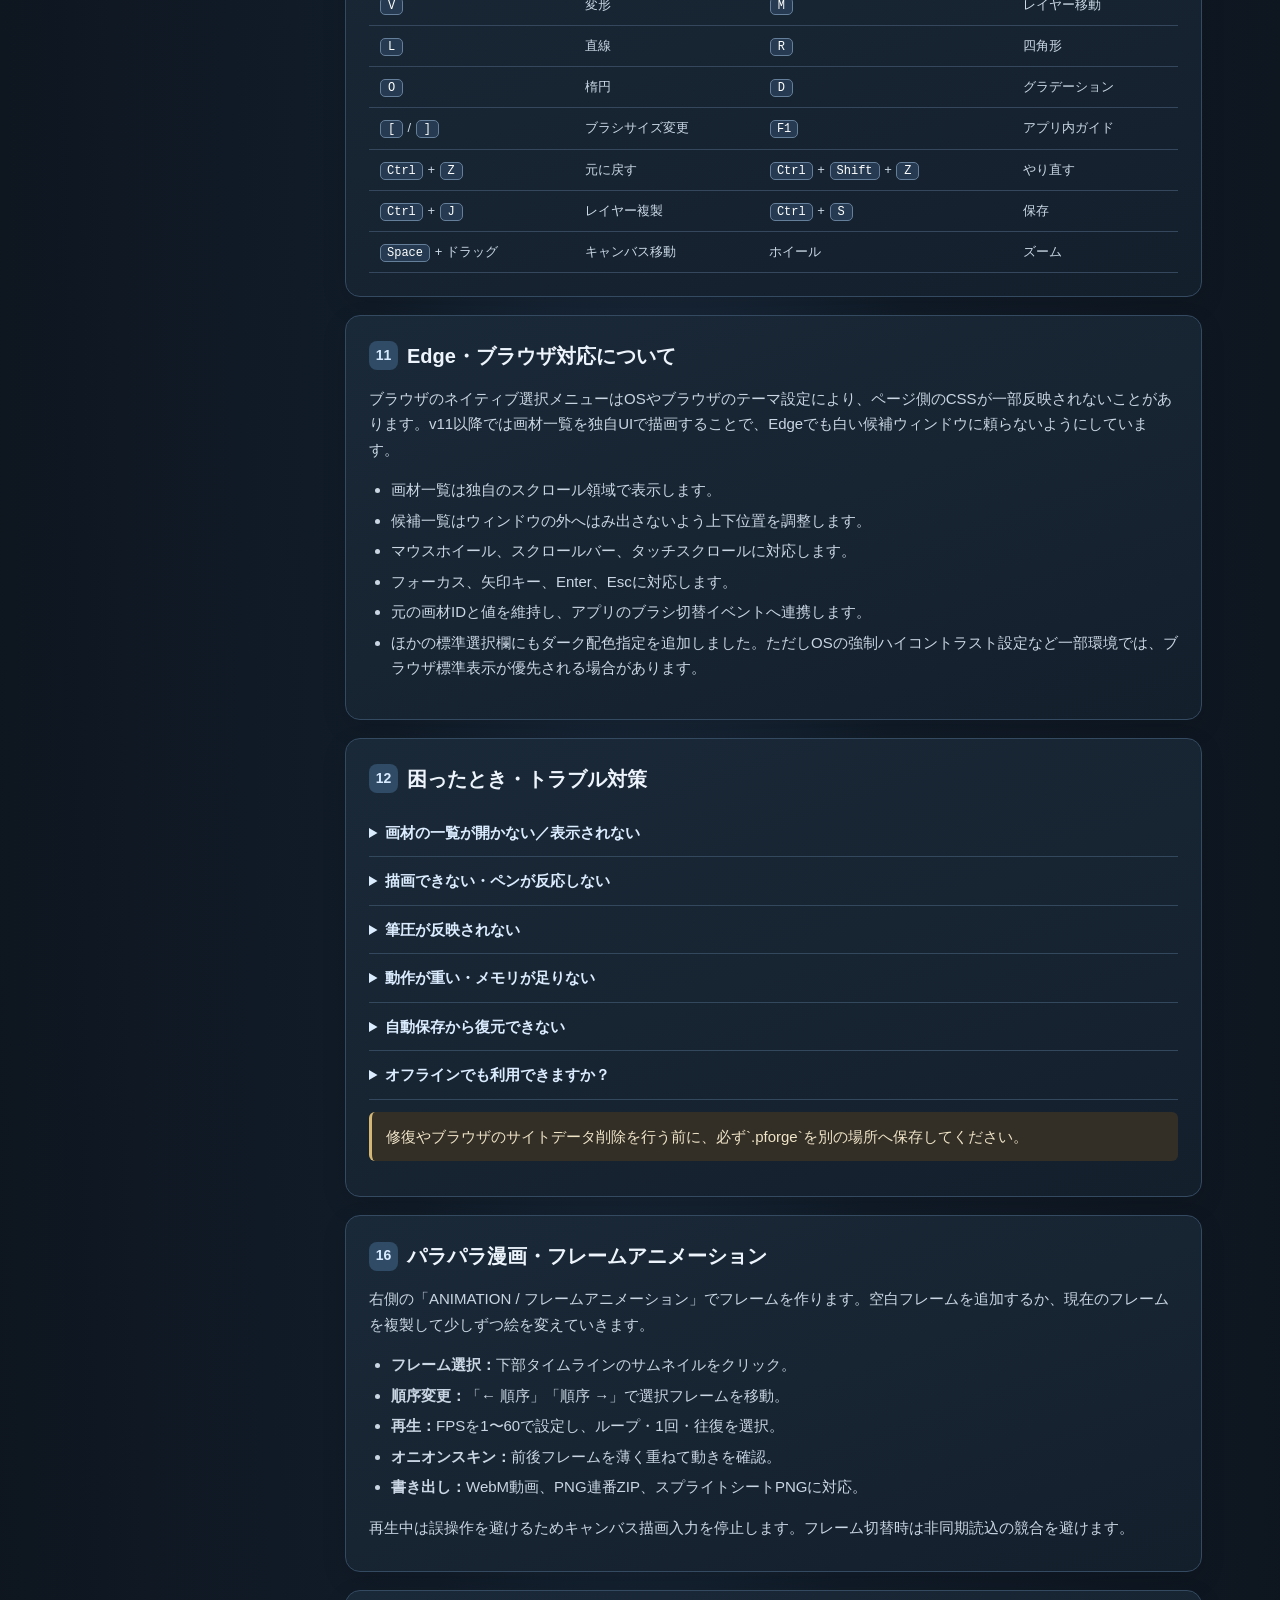
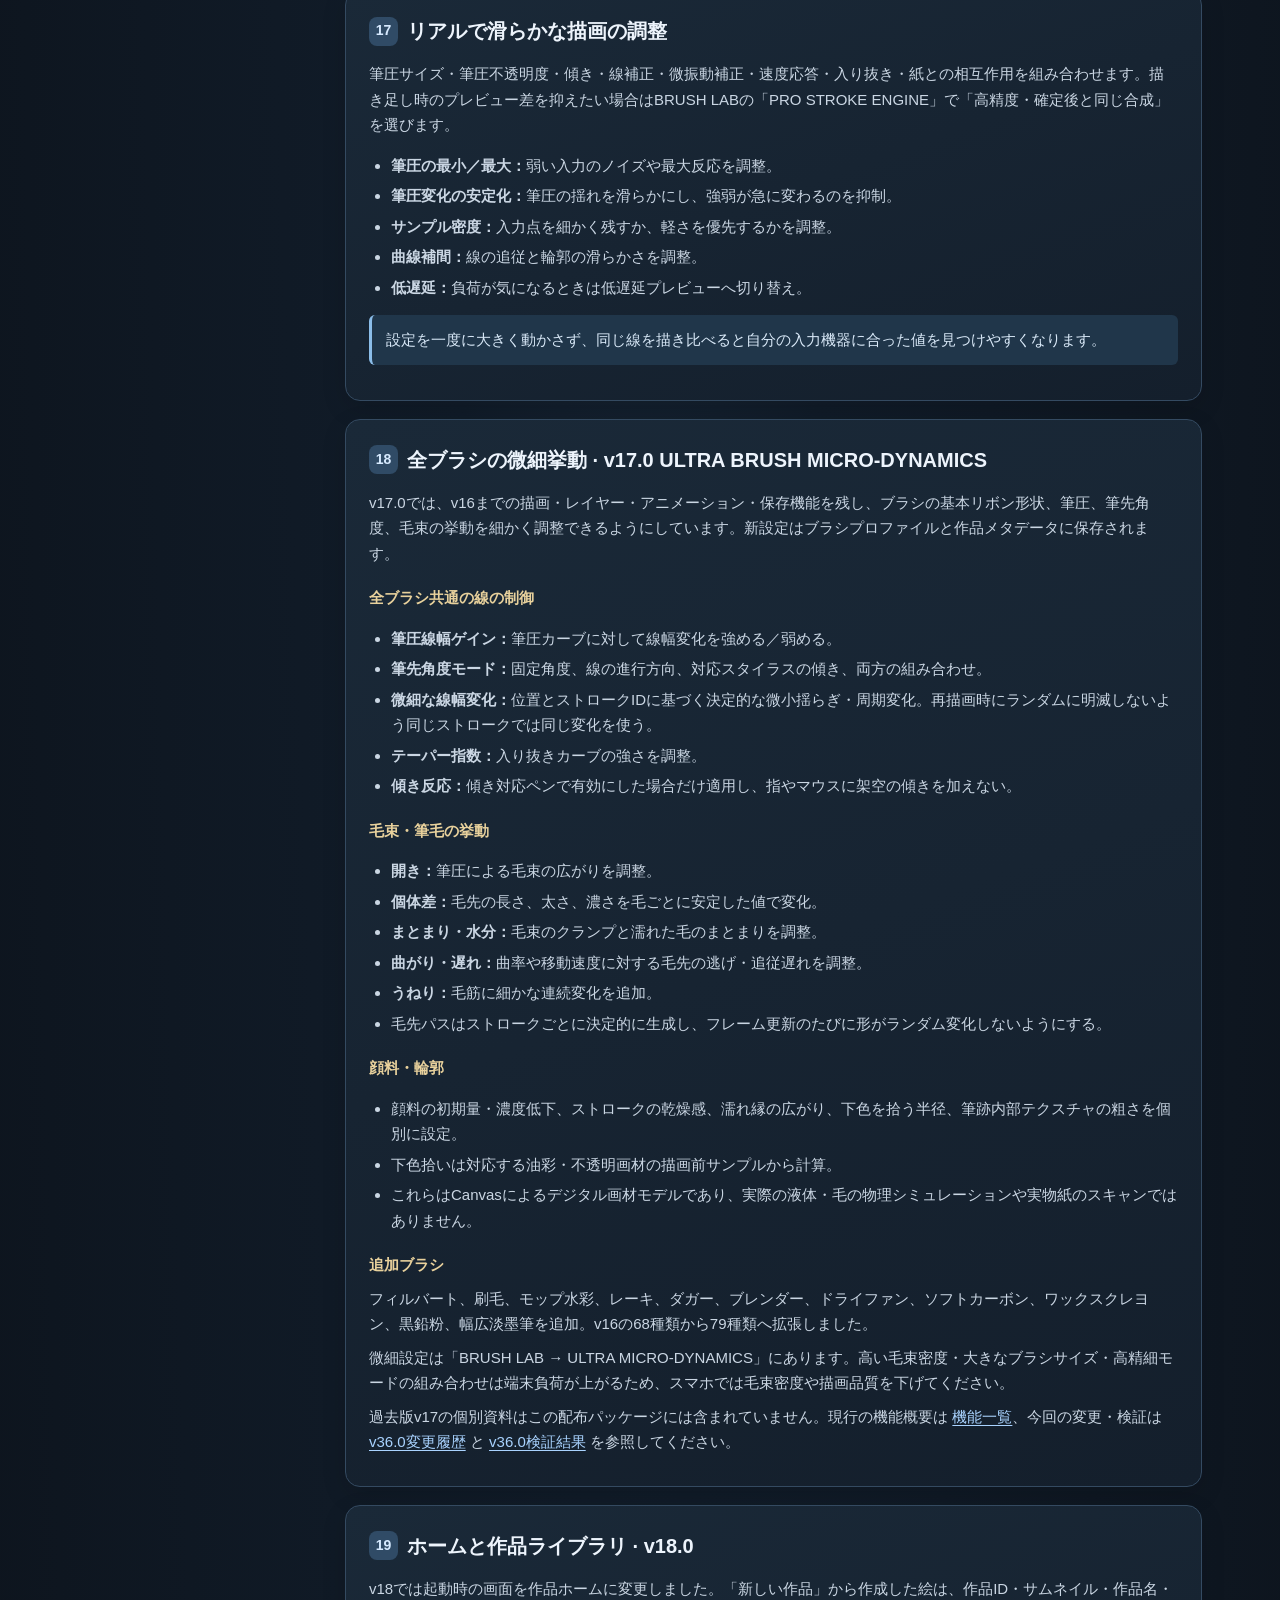
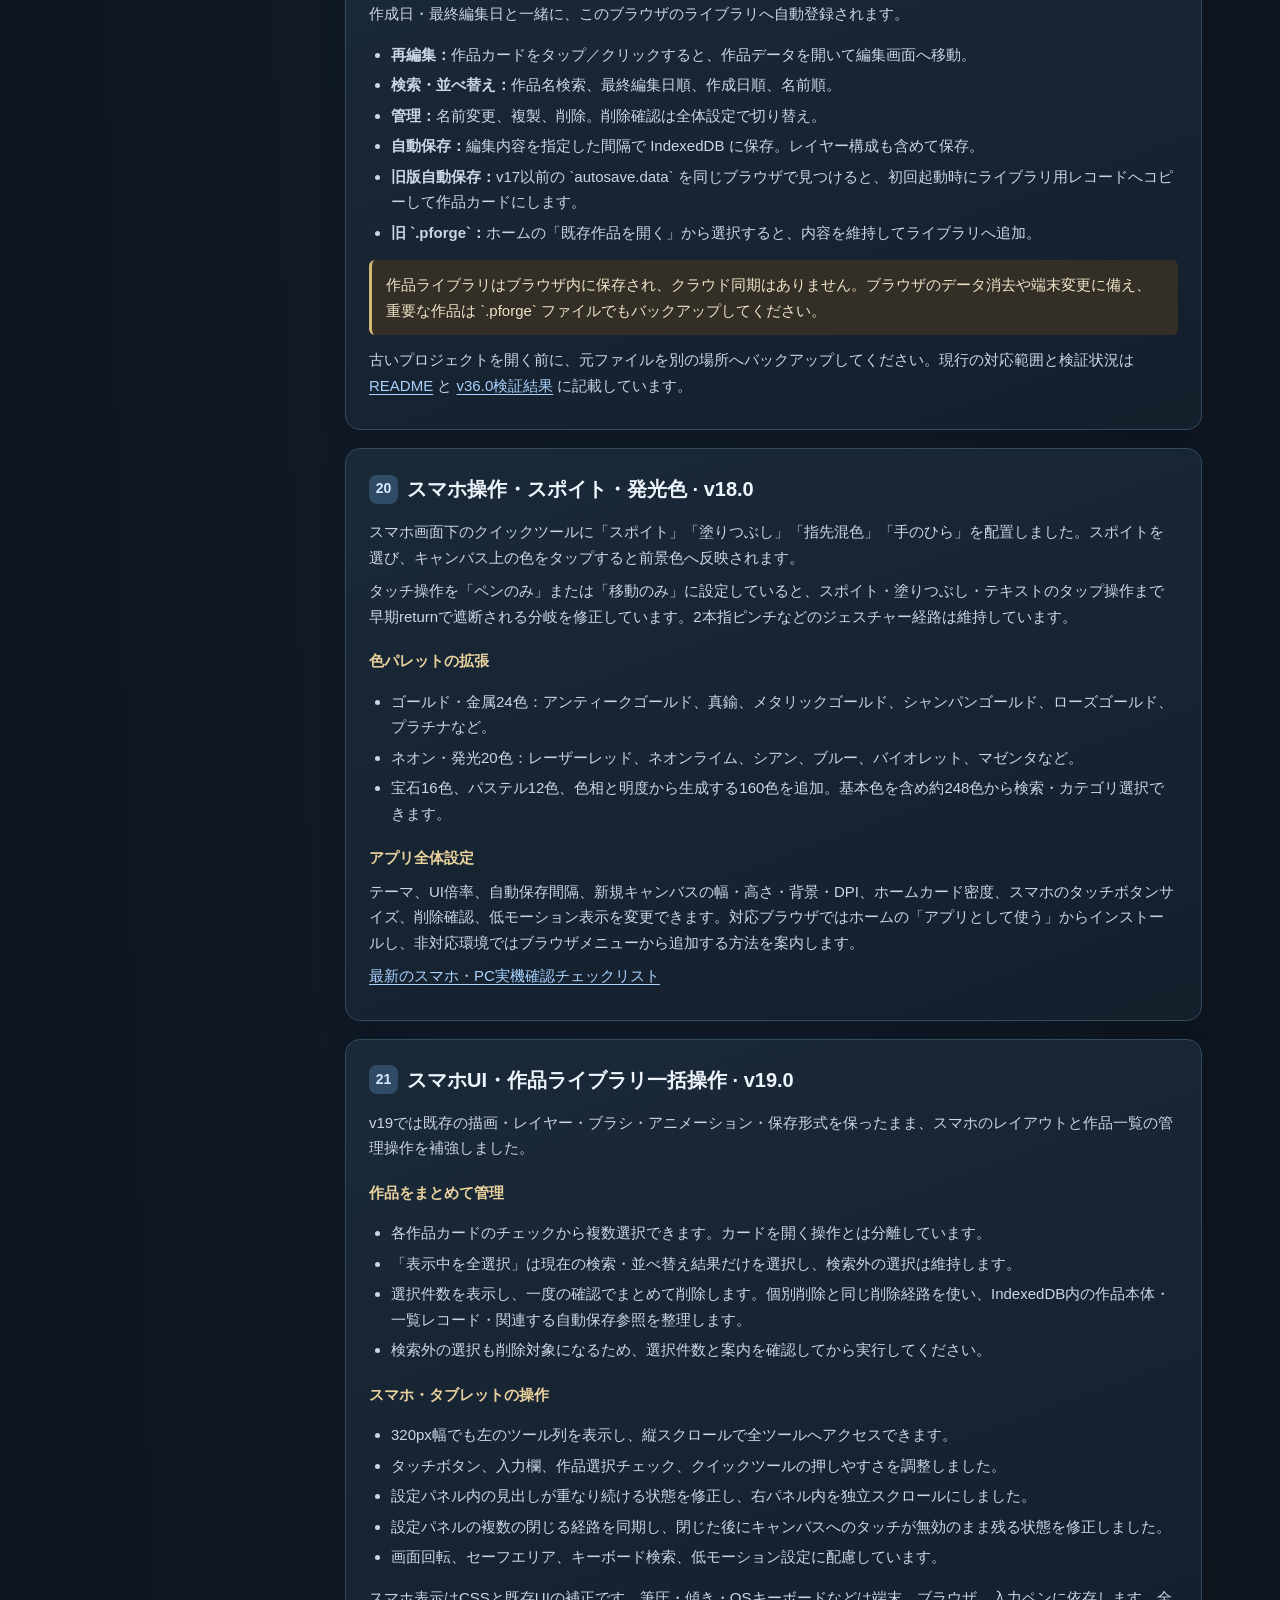
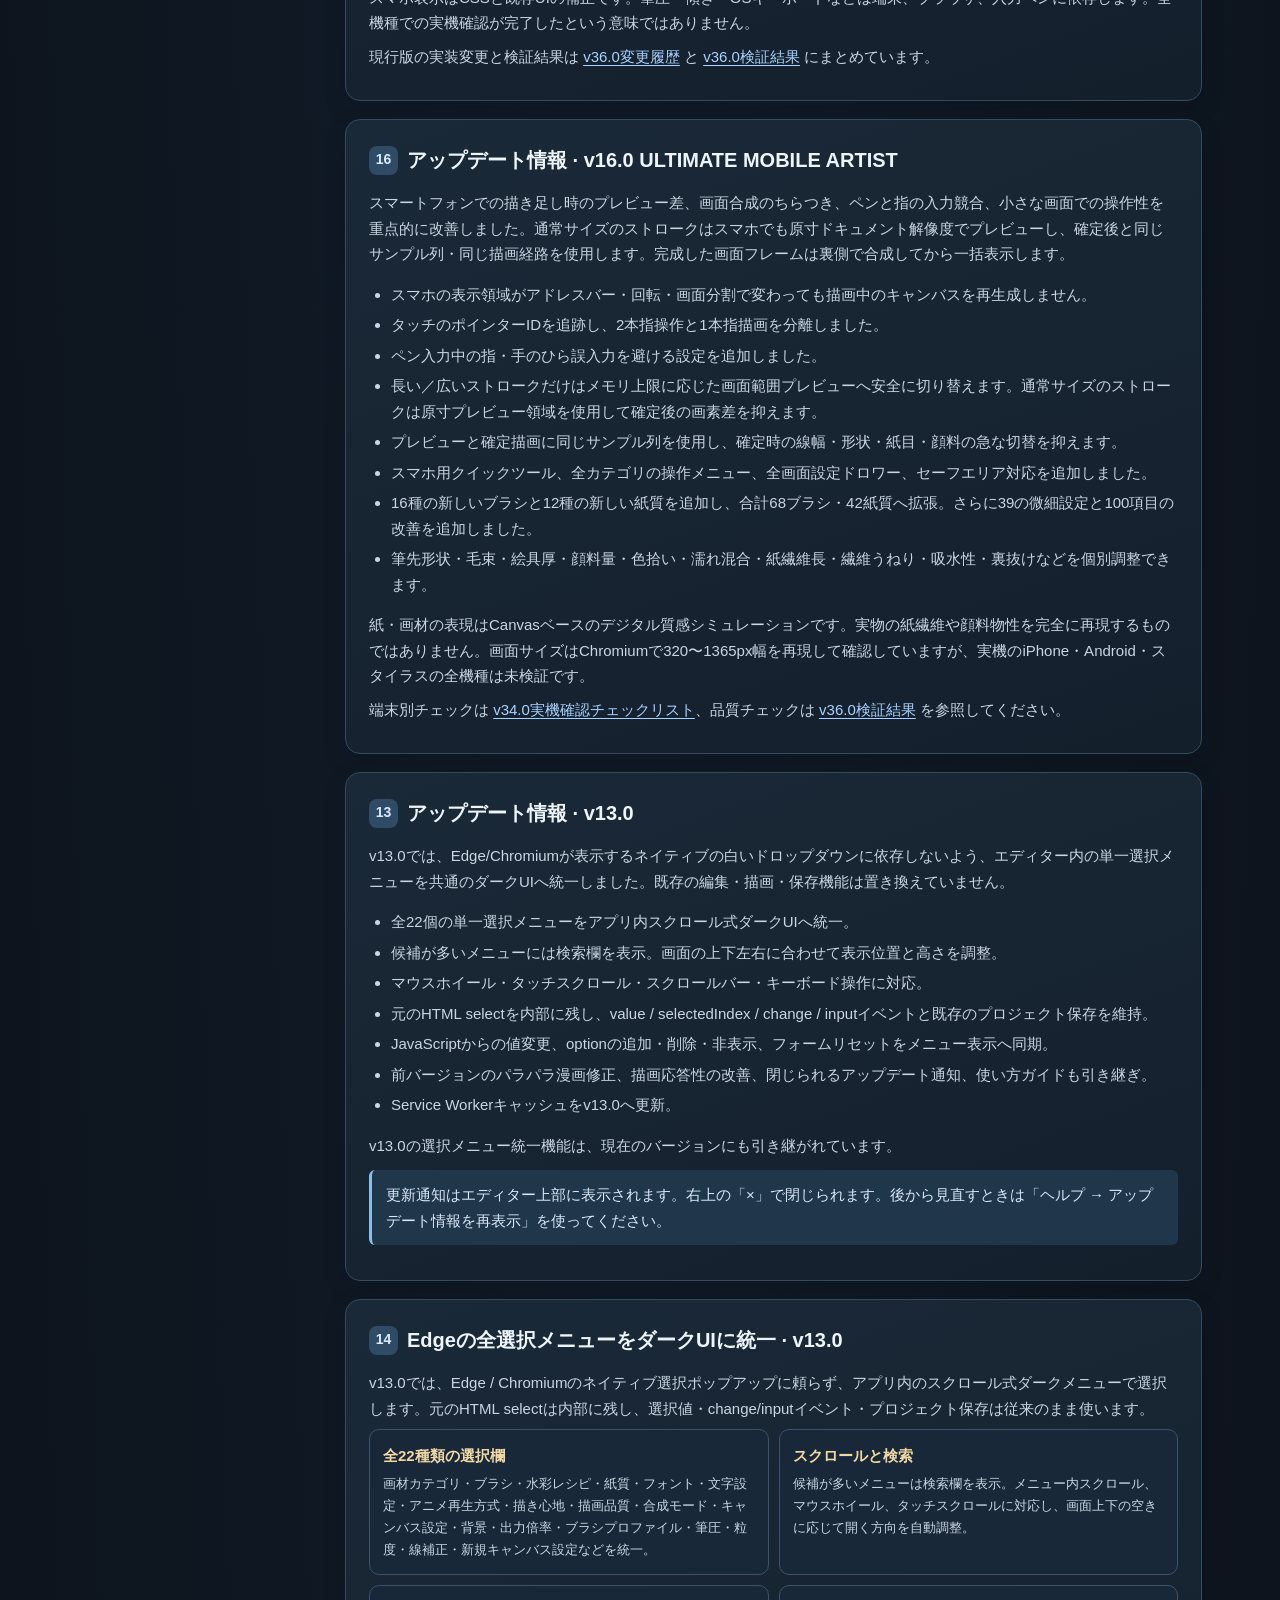
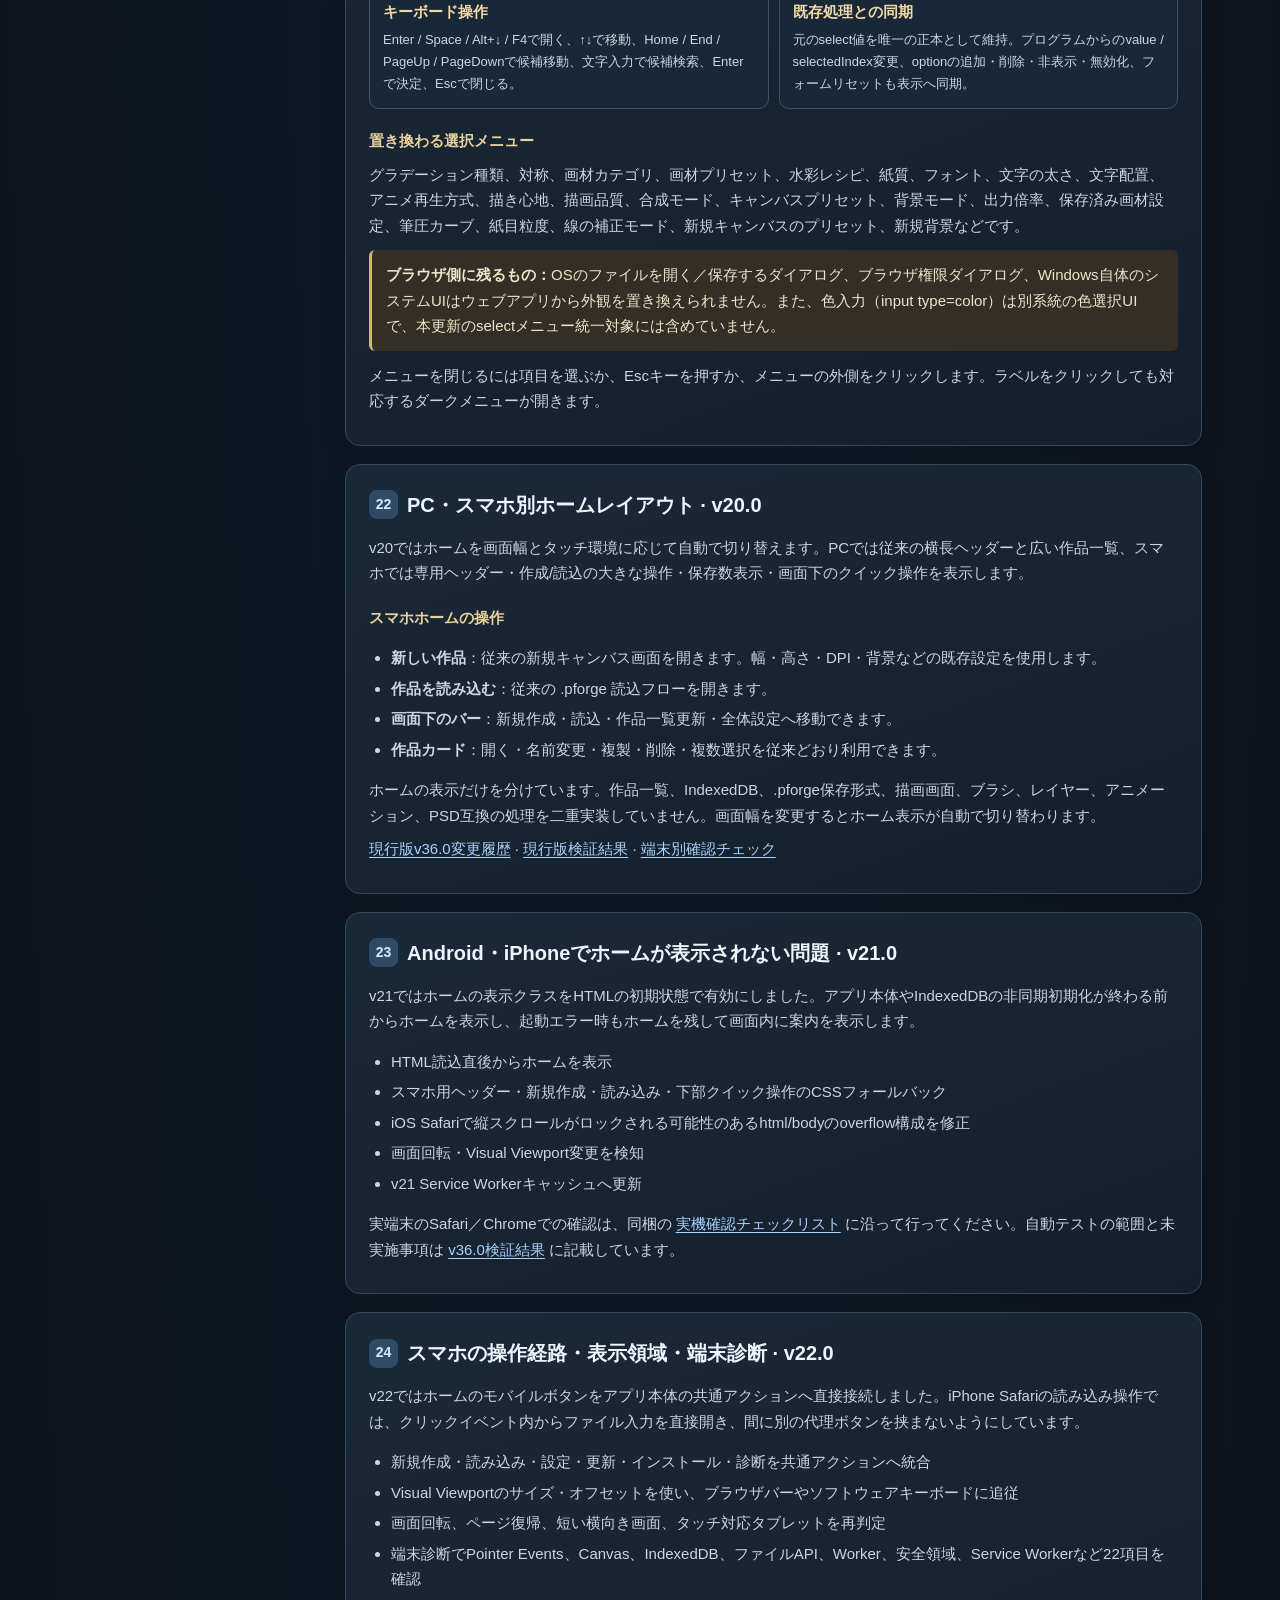
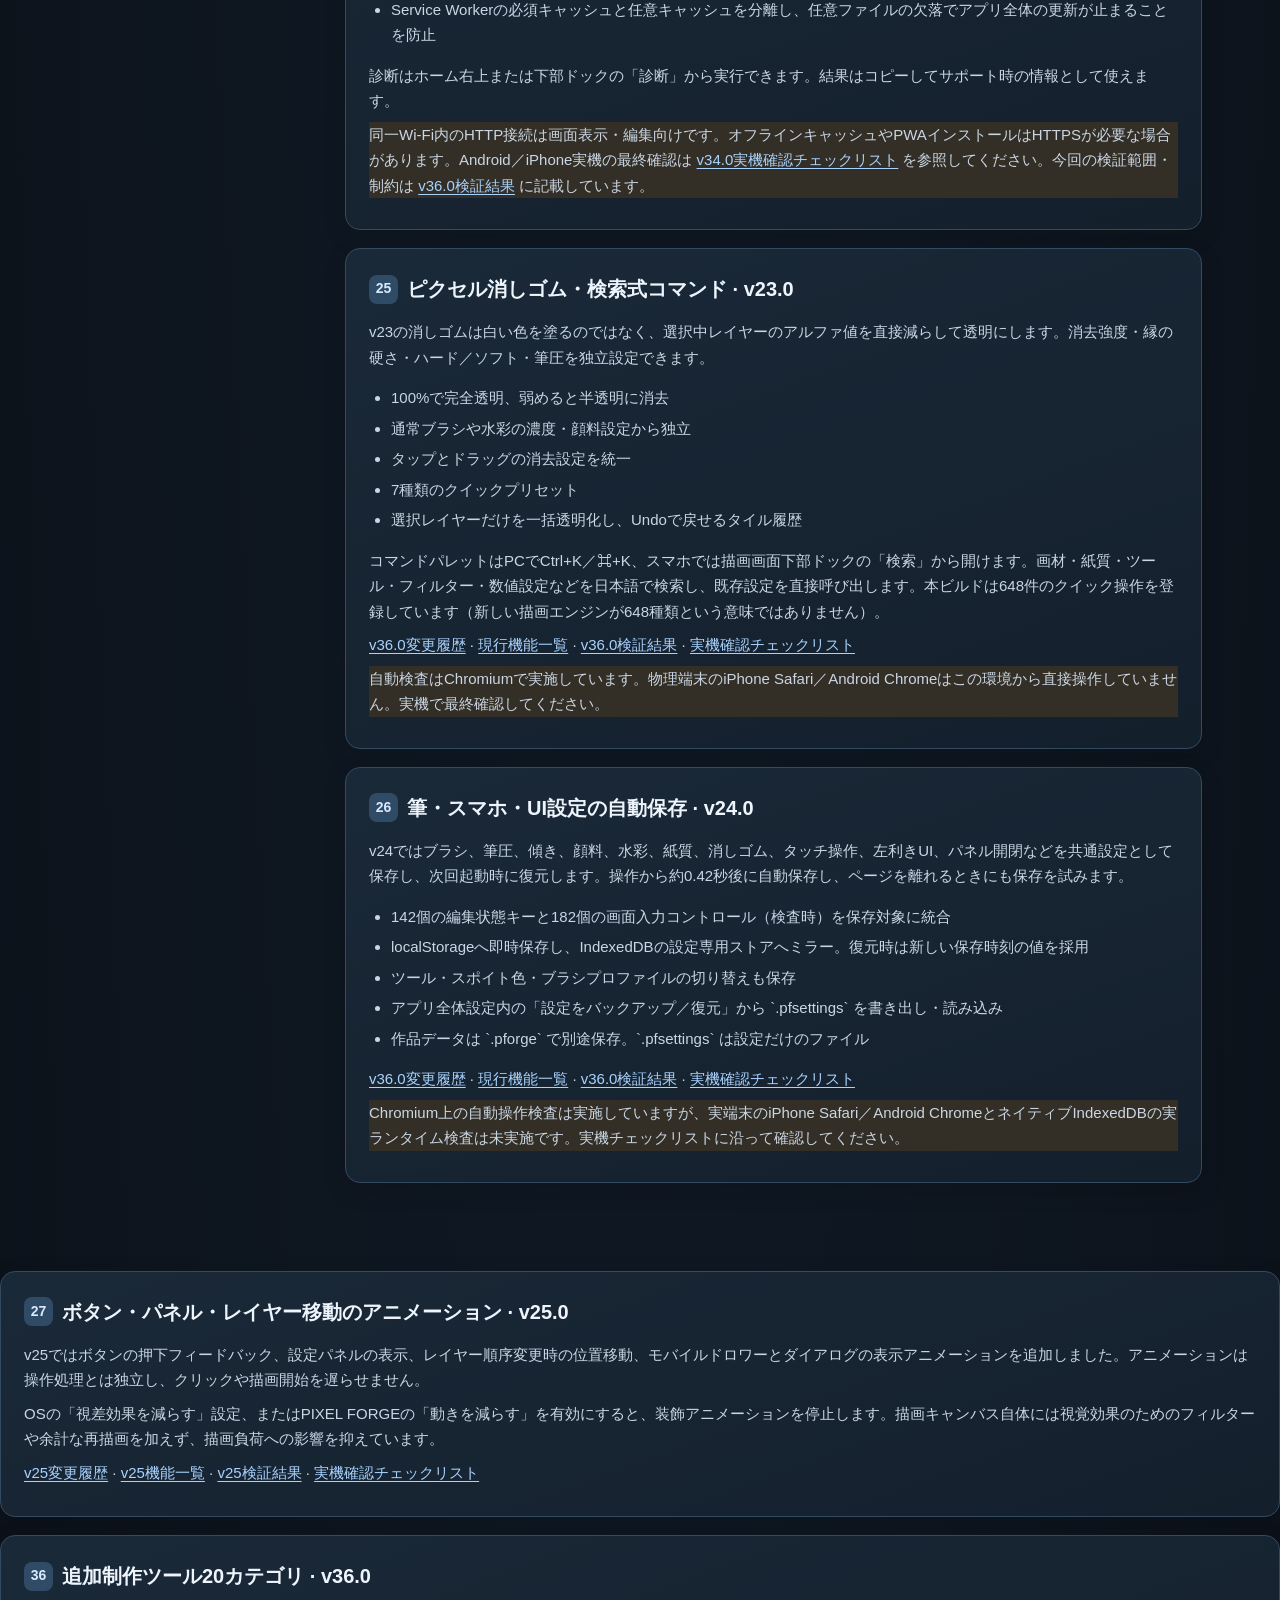
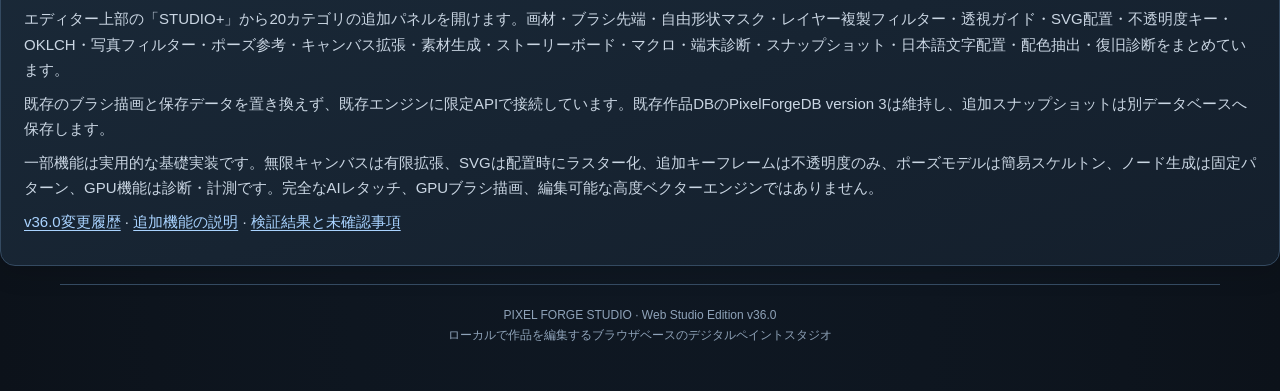
==== commit e6757d69: "Add files via upload" ====
--- a/help.html
+++ b/help.html
@@ -174,7 +174,7 @@
       <h3>追加ブラシ</h3>
       <p>フィルバート、刷毛、モップ水彩、レーキ、ダガー、ブレンダー、ドライファン、ソフトカーボン、ワックスクレヨン、黒鉛粉、幅広淡墨筆を追加。v16の68種類から79種類へ拡張しました。</p>
       <p>微細設定は「BRUSH LAB → ULTRA MICRO-DYNAMICS」にあります。高い毛束密度・大きなブラシサイズ・高精細モードの組み合わせは端末負荷が上がるため、スマホでは毛束密度や描画品質を下げてください。</p>
-      <p>過去版v17の個別資料はこの配布パッケージには含まれていません。現行の機能概要は <a href="./docs/FEATURES_JA.md">機能一覧</a>、今回の変更・検証は <a href="./docs/CHANGELOG_v34_JA.md">v34.0変更履歴</a> と <a href="./docs/TEST_RESULTS_v34_JA.md">v34.0検証結果</a> を参照してください。</p>
+      <p>過去版v17の個別資料はこの配布パッケージには含まれていません。現行の機能概要は <a href="./docs/FEATURES_JA.md">機能一覧</a>、今回の変更・検証は <a href="./docs/CHANGELOG_v36_JA.md">v36.0変更履歴</a> と <a href="./docs/TEST_RESULTS_v36_JA.md">v36.0検証結果</a> を参照してください。</p>
     </section>
     <section class="section" id="library-home" data-search="v18 ホーム ライブラリ 作品一覧 サムネイル 検索 日付 自動保存 移行 pforge">
       <h2><span>19</span>ホームと作品ライブラリ · v18.0</h2>
@@ -188,7 +188,7 @@
         <li><b>旧 `.pforge`：</b>ホームの「既存作品を開く」から選択すると、内容を維持してライブラリへ追加。</li>
       </ul>
       <div class="tip warn">作品ライブラリはブラウザ内に保存され、クラウド同期はありません。ブラウザのデータ消去や端末変更に備え、重要な作品は `.pforge` ファイルでもバックアップしてください。</div>
-      <p>古いプロジェクトを開く前に、元ファイルを別の場所へバックアップしてください。現行の対応範囲と検証状況は <a href="./docs/README_JA.md">README</a> と <a href="./docs/TEST_RESULTS_v34_JA.md">v34.0検証結果</a> に記載しています。</p>
+      <p>古いプロジェクトを開く前に、元ファイルを別の場所へバックアップしてください。現行の対応範囲と検証状況は <a href="./docs/README_JA.md">README</a> と <a href="./docs/TEST_RESULTS_v36_JA.md">v36.0検証結果</a> に記載しています。</p>
     </section>
     <section class="section" id="mobile-v18" data-search="v18 スマホ スポイト タッチ ペンのみ 移動のみ ネオン 金色 ゴールド 発光">
       <h2><span>20</span>スマホ操作・スポイト・発光色 · v18.0</h2>
@@ -223,7 +223,7 @@
         <li>画面回転、セーフエリア、キーボード検索、低モーション設定に配慮しています。</li>
       </ul>
       <p>スマホ表示はCSSと既存UIの補正です。筆圧・傾き・OSキーボードなどは端末、ブラウザ、入力ペンに依存します。全機種での実機確認が完了したという意味ではありません。</p>
-      <p>現行版の実装変更と検証結果は <a href="./docs/CHANGELOG_v34_JA.md">v34.0変更履歴</a> と <a href="./docs/TEST_RESULTS_v34_JA.md">v34.0検証結果</a> にまとめています。</p>
+      <p>現行版の実装変更と検証結果は <a href="./docs/CHANGELOG_v36_JA.md">v36.0変更履歴</a> と <a href="./docs/TEST_RESULTS_v36_JA.md">v36.0検証結果</a> にまとめています。</p>
     </section>
     <section class="section" id="updates-v16" data-search="アップデート 更新 v16 スマホ タッチ チカつき ペン 紙質 画材">
       <h2><span>16</span>アップデート情報 · v16.0 ULTIMATE MOBILE ARTIST</h2>
@@ -239,7 +239,7 @@
         <li>筆先形状・毛束・絵具厚・顔料量・色拾い・濡れ混合・紙繊維長・繊維うねり・吸水性・裏抜けなどを個別調整できます。</li>
       </ul>
       <p>紙・画材の表現はCanvasベースのデジタル質感シミュレーションです。実物の紙繊維や顔料物性を完全に再現するものではありません。画面サイズはChromiumで320〜1365px幅を再現して確認していますが、実機のiPhone・Android・スタイラスの全機種は未検証です。</p>
-      <p>端末別チェックは <a href="./docs/V34_REPAIR_CHECKLIST_100_JA.md">v34.0実機確認チェックリスト</a>、品質チェックは <a href="./docs/TEST_RESULTS_v34_JA.md">v34.0検証結果</a> を参照してください。</p>
+      <p>端末別チェックは <a href="./docs/V34_REPAIR_CHECKLIST_100_JA.md">v34.0実機確認チェックリスト</a>、品質チェックは <a href="./docs/TEST_RESULTS_v36_JA.md">v36.0検証結果</a> を参照してください。</p>
     </section>
     <section class="section" id="updates-v13" data-search="アップデート 更新 v13 changelog 変更履歴">
       <h2><span>13</span>アップデート情報 · v13.0</h2>
@@ -268,14 +268,14 @@
   <h3>スマホホームの操作</h3>
   <ul><li><b>新しい作品</b>：従来の新規キャンバス画面を開きます。幅・高さ・DPI・背景などの既存設定を使用します。</li><li><b>作品を読み込む</b>：従来の .pforge 読込フローを開きます。</li><li><b>画面下のバー</b>：新規作成・読込・作品一覧更新・全体設定へ移動できます。</li><li><b>作品カード</b>：開く・名前変更・複製・削除・複数選択を従来どおり利用できます。</li></ul>
   <p>ホームの表示だけを分けています。作品一覧、IndexedDB、.pforge保存形式、描画画面、ブラシ、レイヤー、アニメーション、PSD互換の処理を二重実装していません。画面幅を変更するとホーム表示が自動で切り替わります。</p>
-  <p><a href="./docs/CHANGELOG_v34_JA.md">現行版v34.0変更履歴</a> · <a href="./docs/TEST_RESULTS_v34_JA.md">現行版検証結果</a> · <a href="./docs/V34_REPAIR_CHECKLIST_100_JA.md">端末別確認チェック</a></p>
+  <p><a href="./docs/CHANGELOG_v36_JA.md">現行版v36.0変更履歴</a> · <a href="./docs/TEST_RESULTS_v36_JA.md">現行版検証結果</a> · <a href="./docs/V34_REPAIR_CHECKLIST_100_JA.md">端末別確認チェック</a></p>
 </section>
   
 <section class="section" id="home-ui-v21" data-search="v21 Android iPhone Safari Chrome ホーム 初期表示 空白画面 ファーストペイント">
   <h2><span>23</span>Android・iPhoneでホームが表示されない問題 · v21.0</h2>
   <p>v21ではホームの表示クラスをHTMLの初期状態で有効にしました。アプリ本体やIndexedDBの非同期初期化が終わる前からホームを表示し、起動エラー時もホームを残して画面内に案内を表示します。</p>
   <ul><li>HTML読込直後からホームを表示</li><li>スマホ用ヘッダー・新規作成・読み込み・下部クイック操作のCSSフォールバック</li><li>iOS Safariで縦スクロールがロックされる可能性のあるhtml/bodyのoverflow構成を修正</li><li>画面回転・Visual Viewport変更を検知</li><li>v21 Service Workerキャッシュへ更新</li></ul>
-  <p>実端末のSafari／Chromeでの確認は、同梱の <a href="./docs/V34_REPAIR_CHECKLIST_100_JA.md">実機確認チェックリスト</a> に沿って行ってください。自動テストの範囲と未実施事項は <a href="./docs/TEST_RESULTS_v34_JA.md">v34.0検証結果</a> に記載しています。</p>
+  <p>実端末のSafari／Chromeでの確認は、同梱の <a href="./docs/V34_REPAIR_CHECKLIST_100_JA.md">実機確認チェックリスト</a> に沿って行ってください。自動テストの範囲と未実施事項は <a href="./docs/TEST_RESULTS_v36_JA.md">v36.0検証結果</a> に記載しています。</p>
 </section>
 <section class="section" id="home-ui-v22" data-search="v22 Android iPhone iOS Safari モバイル ボタン 診断 visualViewport ファイル選択">
   <h2><span>24</span>スマホの操作経路・表示領域・端末診断 · v22.0</h2>
@@ -288,7 +288,7 @@
     <li>Service Workerの必須キャッシュと任意キャッシュを分離し、任意ファイルの欠落でアプリ全体の更新が止まることを防止</li>
   </ul>
   <p>診断はホーム右上または下部ドックの「診断」から実行できます。結果はコピーしてサポート時の情報として使えます。</p>
-  <p class="warn">同一Wi-Fi内のHTTP接続は画面表示・編集向けです。オフラインキャッシュやPWAインストールはHTTPSが必要な場合があります。Android／iPhone実機の最終確認は <a href="./docs/V34_REPAIR_CHECKLIST_100_JA.md">v34.0実機確認チェックリスト</a> を参照してください。今回の検証範囲・制約は <a href="./docs/TEST_RESULTS_v34_JA.md">v34.0検証結果</a> に記載しています。</p>
+  <p class="warn">同一Wi-Fi内のHTTP接続は画面表示・編集向けです。オフラインキャッシュやPWAインストールはHTTPSが必要な場合があります。Android／iPhone実機の最終確認は <a href="./docs/V34_REPAIR_CHECKLIST_100_JA.md">v34.0実機確認チェックリスト</a> を参照してください。今回の検証範囲・制約は <a href="./docs/TEST_RESULTS_v36_JA.md">v36.0検証結果</a> に記載しています。</p>
 </section>
 
 <section class="section" id="release-v23" data-search="v23 消しゴム 透明 destination-out アルファ ピクセル コマンドパレット Ctrl K スマホ 検索">
@@ -296,7 +296,7 @@
   <p>v23の消しゴムは白い色を塗るのではなく、選択中レイヤーのアルファ値を直接減らして透明にします。消去強度・縁の硬さ・ハード／ソフト・筆圧を独立設定できます。</p>
   <ul><li>100%で完全透明、弱めると半透明に消去</li><li>通常ブラシや水彩の濃度・顔料設定から独立</li><li>タップとドラッグの消去設定を統一</li><li>7種類のクイックプリセット</li><li>選択レイヤーだけを一括透明化し、Undoで戻せるタイル履歴</li></ul>
   <p>コマンドパレットはPCでCtrl+K／⌘+K、スマホでは描画画面下部ドックの「検索」から開けます。画材・紙質・ツール・フィルター・数値設定などを日本語で検索し、既存設定を直接呼び出します。本ビルドは648件のクイック操作を登録しています（新しい描画エンジンが648種類という意味ではありません）。</p>
-  <p><a href="./docs/CHANGELOG_v34_JA.md">v34.0変更履歴</a> · <a href="./docs/FEATURES_JA.md">現行機能一覧</a> · <a href="./docs/TEST_RESULTS_v34_JA.md">v34.0検証結果</a> · <a href="./docs/V34_REPAIR_CHECKLIST_100_JA.md">実機確認チェックリスト</a></p>
+  <p><a href="./docs/CHANGELOG_v36_JA.md">v36.0変更履歴</a> · <a href="./docs/FEATURES_JA.md">現行機能一覧</a> · <a href="./docs/TEST_RESULTS_v36_JA.md">v36.0検証結果</a> · <a href="./docs/V34_REPAIR_CHECKLIST_100_JA.md">実機確認チェックリスト</a></p>
   <p class="warn">自動検査はChromiumで実施しています。物理端末のiPhone Safari／Android Chromeはこの環境から直接操作していません。実機で最終確認してください。</p>
 </section>
 
@@ -304,7 +304,7 @@
   <h2><span>26</span>筆・スマホ・UI設定の自動保存 · v24.0</h2>
   <p>v24ではブラシ、筆圧、傾き、顔料、水彩、紙質、消しゴム、タッチ操作、左利きUI、パネル開閉などを共通設定として保存し、次回起動時に復元します。操作から約0.42秒後に自動保存し、ページを離れるときにも保存を試みます。</p>
   <ul><li>142個の編集状態キーと182個の画面入力コントロール（検査時）を保存対象に統合</li><li>localStorageへ即時保存し、IndexedDBの設定専用ストアへミラー。復元時は新しい保存時刻の値を採用</li><li>ツール・スポイト色・ブラシプロファイルの切り替えも保存</li><li>アプリ全体設定内の「設定をバックアップ／復元」から `.pfsettings` を書き出し・読み込み</li><li>作品データは `.pforge` で別途保存。`.pfsettings` は設定だけのファイル</li></ul>
-  <p><a href="./docs/CHANGELOG_v34_JA.md">v34.0変更履歴</a> · <a href="./docs/FEATURES_JA.md">現行機能一覧</a> · <a href="./docs/TEST_RESULTS_v34_JA.md">v34.0検証結果</a> · <a href="./docs/V34_REPAIR_CHECKLIST_100_JA.md">実機確認チェックリスト</a></p>
+  <p><a href="./docs/CHANGELOG_v36_JA.md">v36.0変更履歴</a> · <a href="./docs/FEATURES_JA.md">現行機能一覧</a> · <a href="./docs/TEST_RESULTS_v36_JA.md">v36.0検証結果</a> · <a href="./docs/V34_REPAIR_CHECKLIST_100_JA.md">実機確認チェックリスト</a></p>
   <p class="warn">Chromium上の自動操作検査は実施していますが、実端末のiPhone Safari／Android ChromeとネイティブIndexedDBの実ランタイム検査は未実施です。実機チェックリストに沿って確認してください。</p>
 </section>
 </main>
@@ -317,7 +317,14 @@
   <p>OSの「視差効果を減らす」設定、またはPIXEL FORGEの「動きを減らす」を有効にすると、装飾アニメーションを停止します。描画キャンバス自体には視覚効果のためのフィルターや余計な再描画を加えず、描画負荷への影響を抑えています。</p>
   <p><a href="./docs/CHANGELOG_v25_JA.md">v25変更履歴</a> · <a href="./docs/FEATURES_v25_JA.md">v25機能一覧</a> · <a href="./docs/TEST_RESULTS_v25_JA.md">v25検証結果</a> · <a href="./docs/EDGE_CHECKLIST_v25_JA.md">実機確認チェックリスト</a></p>
 </section>
-<footer class="footer">PIXEL FORGE STUDIO · Web Studio Edition v25.0<br>ローカルで作品を編集するブラウザベースのデジタルペイントスタジオ</footer>
+<section class="section" id="release-v36" data-search="v36 STUDIO+ 20種類 選択マスク 透視 SVG OKLCH 画材 3Dポーズ ストーリーボード スナップショット">
+  <h2><span>36</span>追加制作ツール20カテゴリ · v36.0</h2>
+  <p>エディター上部の「STUDIO+」から20カテゴリの追加パネルを開けます。画材・ブラシ先端・自由形状マスク・レイヤー複製フィルター・透視ガイド・SVG配置・不透明度キー・OKLCH・写真フィルター・ポーズ参考・キャンバス拡張・素材生成・ストーリーボード・マクロ・端末診断・スナップショット・日本語文字配置・配色抽出・復旧診断をまとめています。</p>
+  <p>既存のブラシ描画と保存データを置き換えず、既存エンジンに限定APIで接続しています。既存作品DBのPixelForgeDB version 3は維持し、追加スナップショットは別データベースへ保存します。</p>
+  <p>一部機能は実用的な基礎実装です。無限キャンバスは有限拡張、SVGは配置時にラスター化、追加キーフレームは不透明度のみ、ポーズモデルは簡易スケルトン、ノード生成は固定パターン、GPU機能は診断・計測です。完全なAIレタッチ、GPUブラシ描画、編集可能な高度ベクターエンジンではありません。</p>
+  <p><a href="./docs/CHANGELOG_v36_JA.md">v36.0変更履歴</a> · <a href="./docs/IMPROVEMENTS_v36_JA.md">追加機能の説明</a> · <a href="./docs/TEST_RESULTS_v36_JA.md">検証結果と未確認事項</a></p>
+</section>
+<footer class="footer">PIXEL FORGE STUDIO · Web Studio Edition v36.0<br>ローカルで作品を編集するブラウザベースのデジタルペイントスタジオ</footer>
 <script>
 (() => {
  const input=document.getElementById('guideSearch');
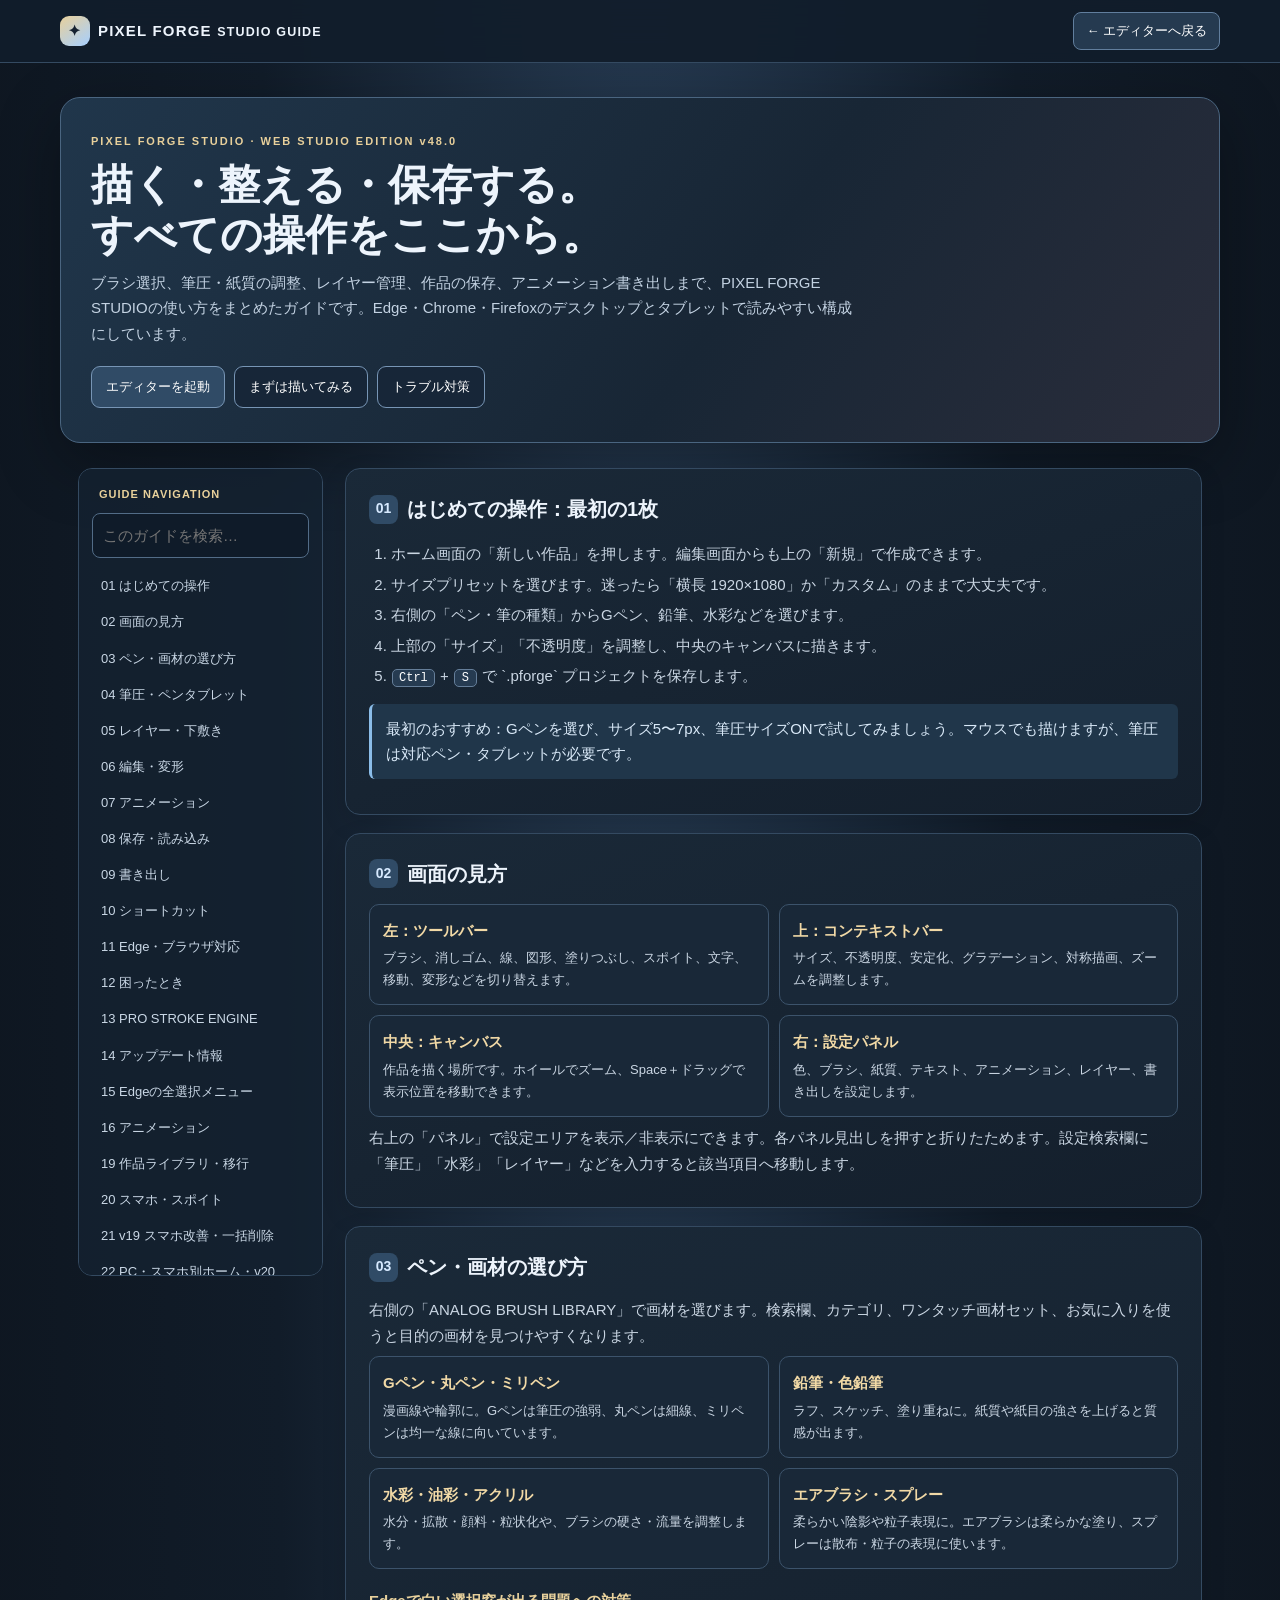
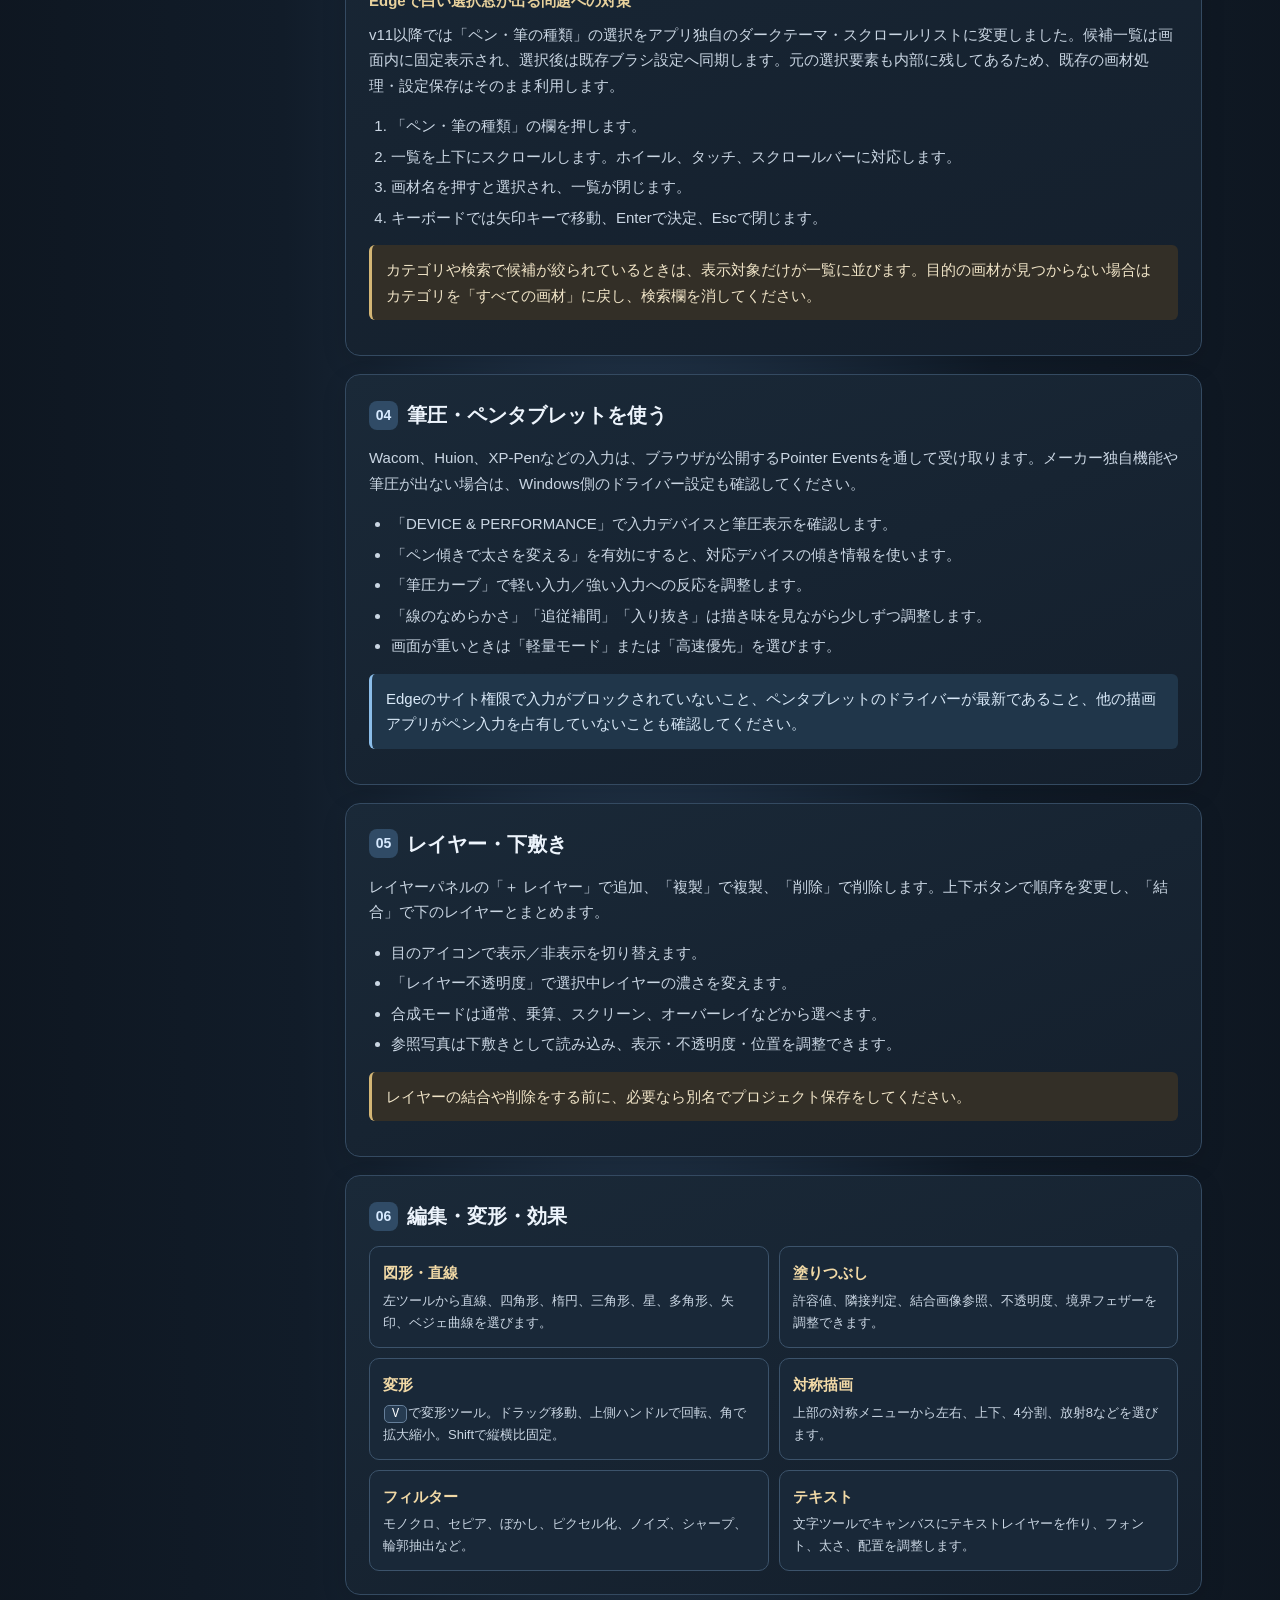
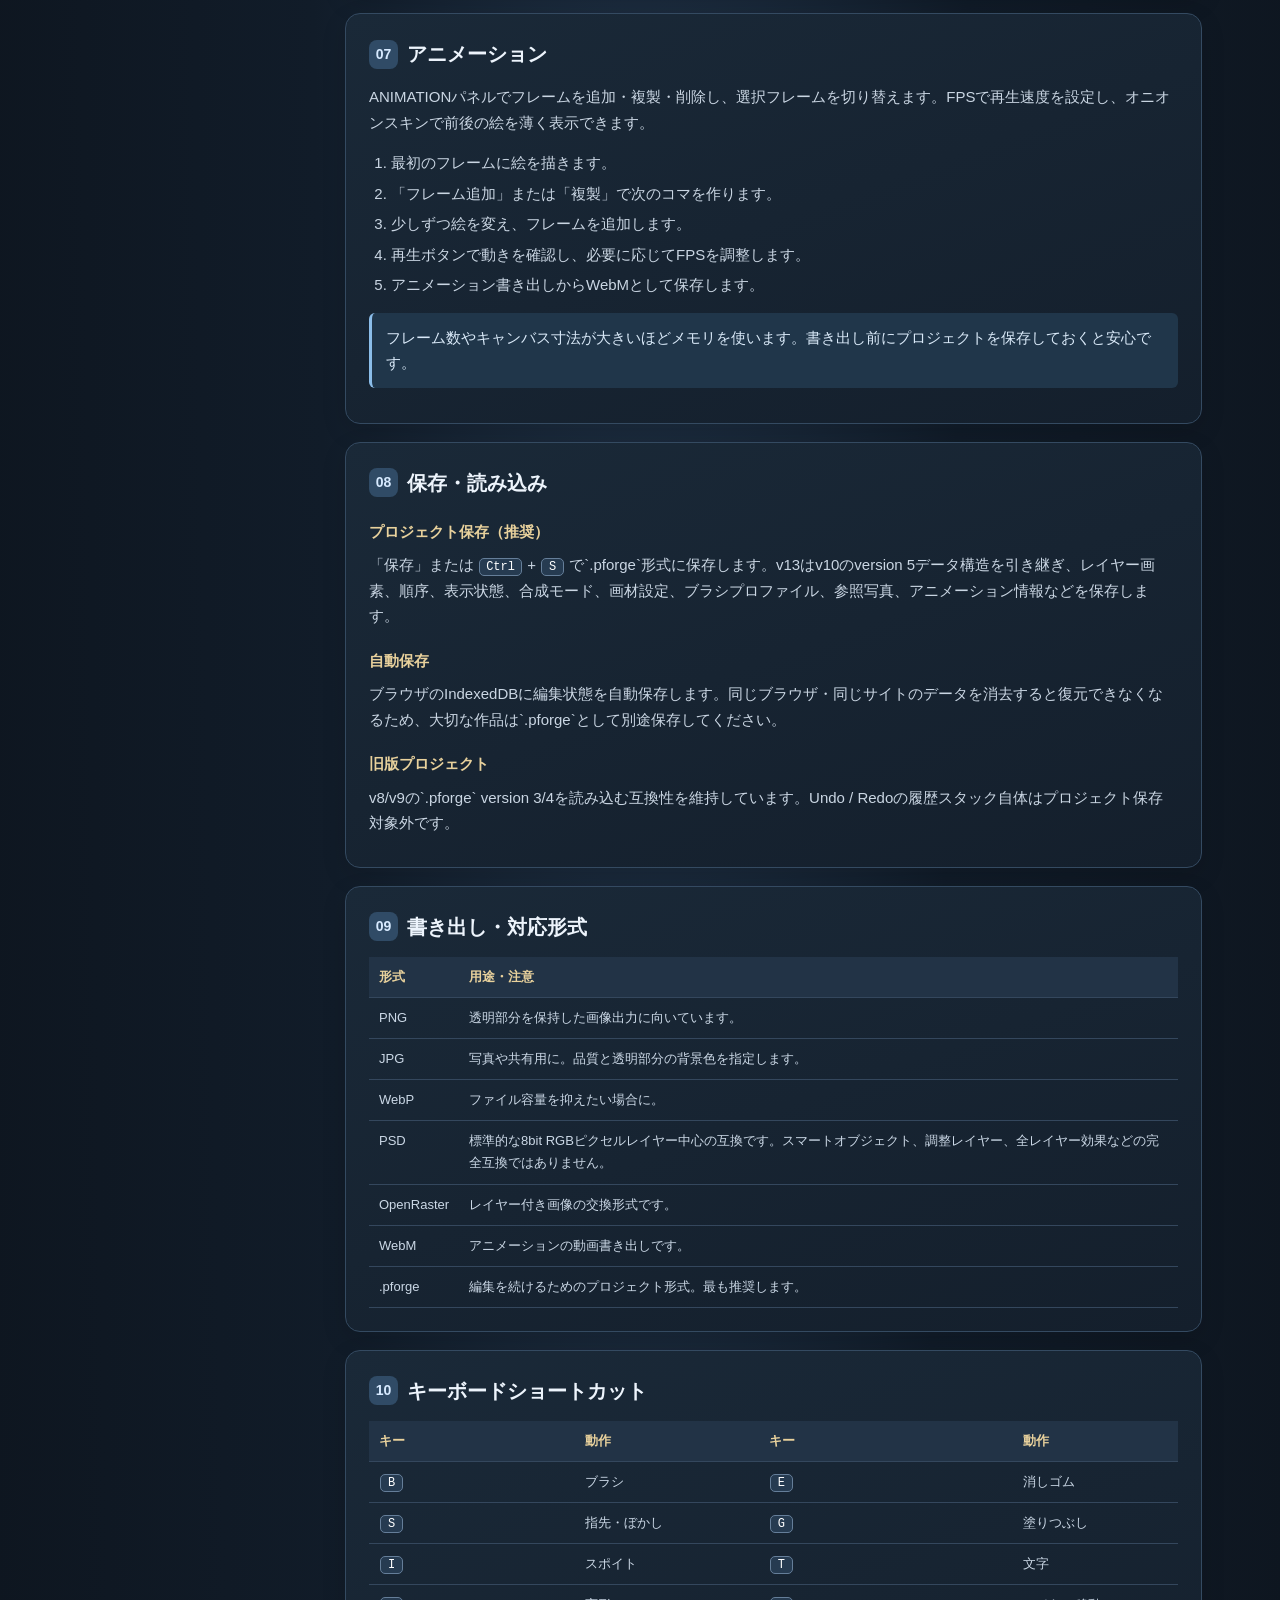
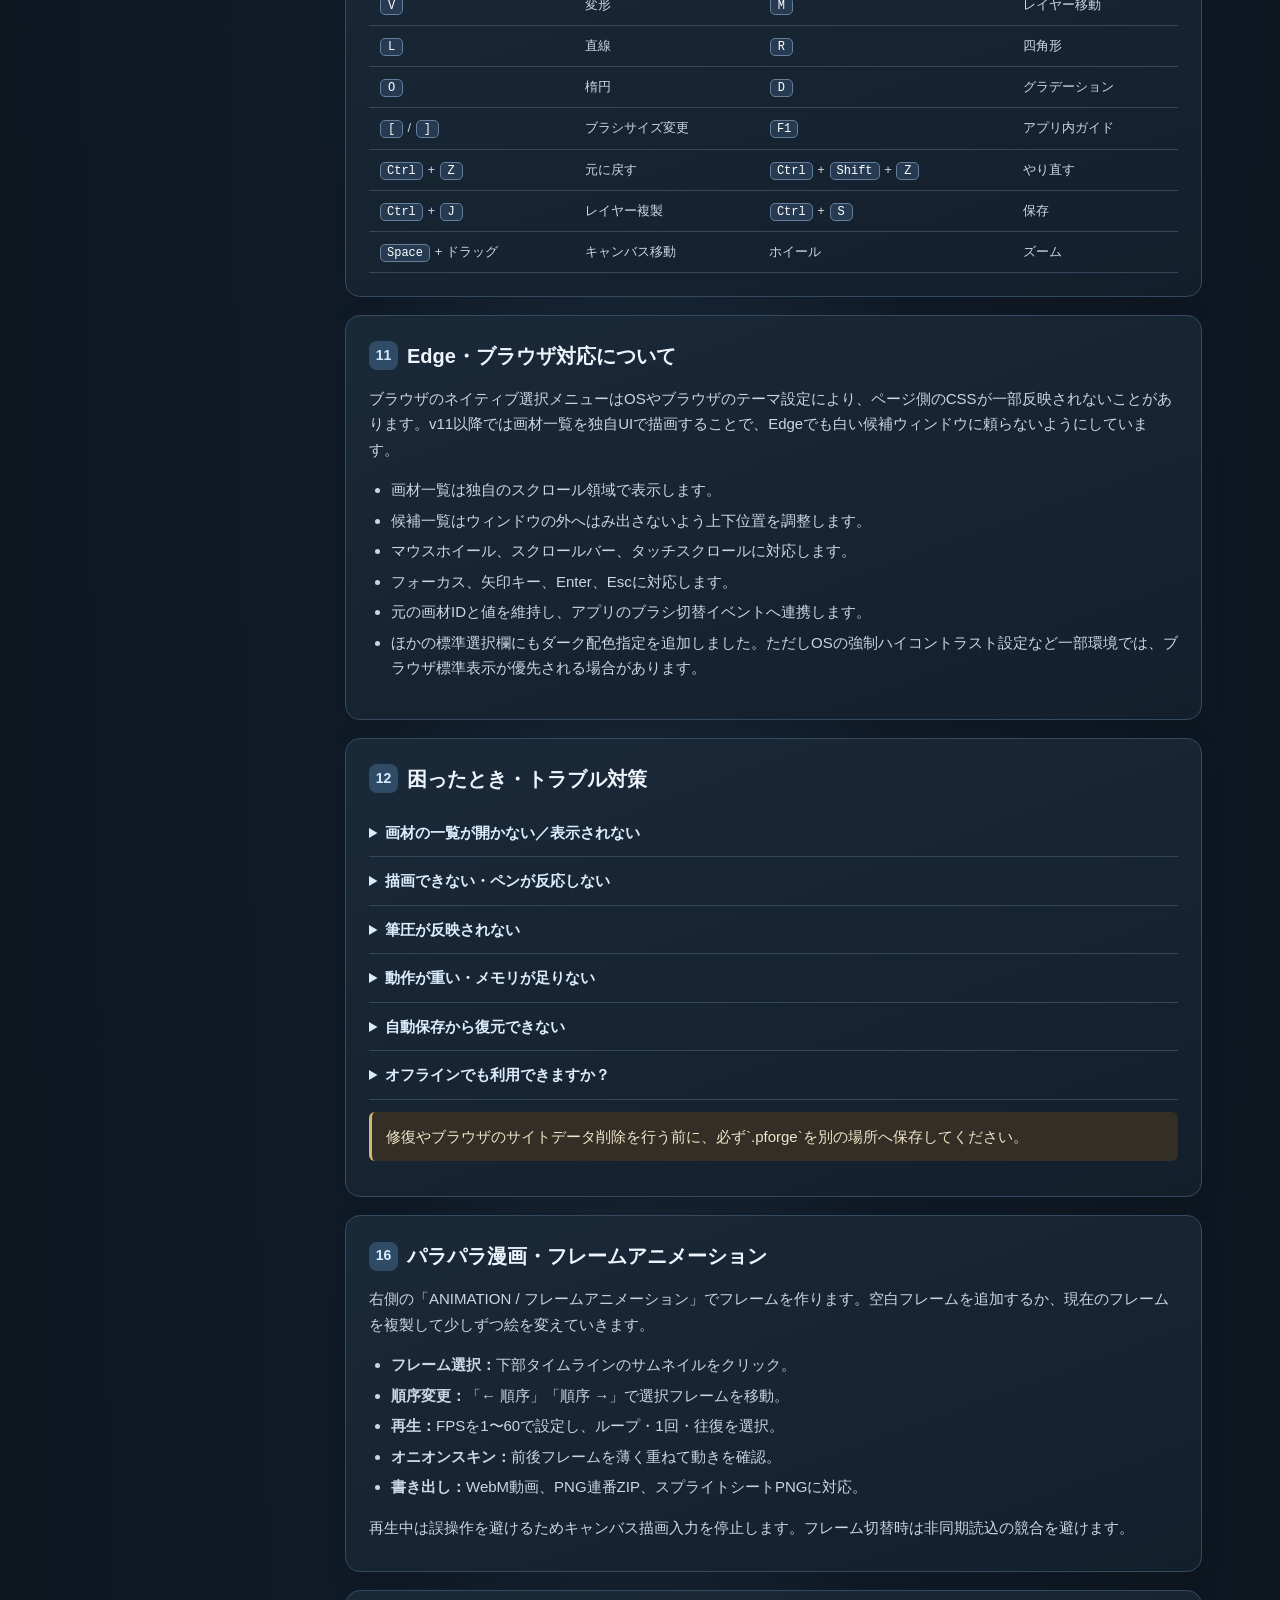
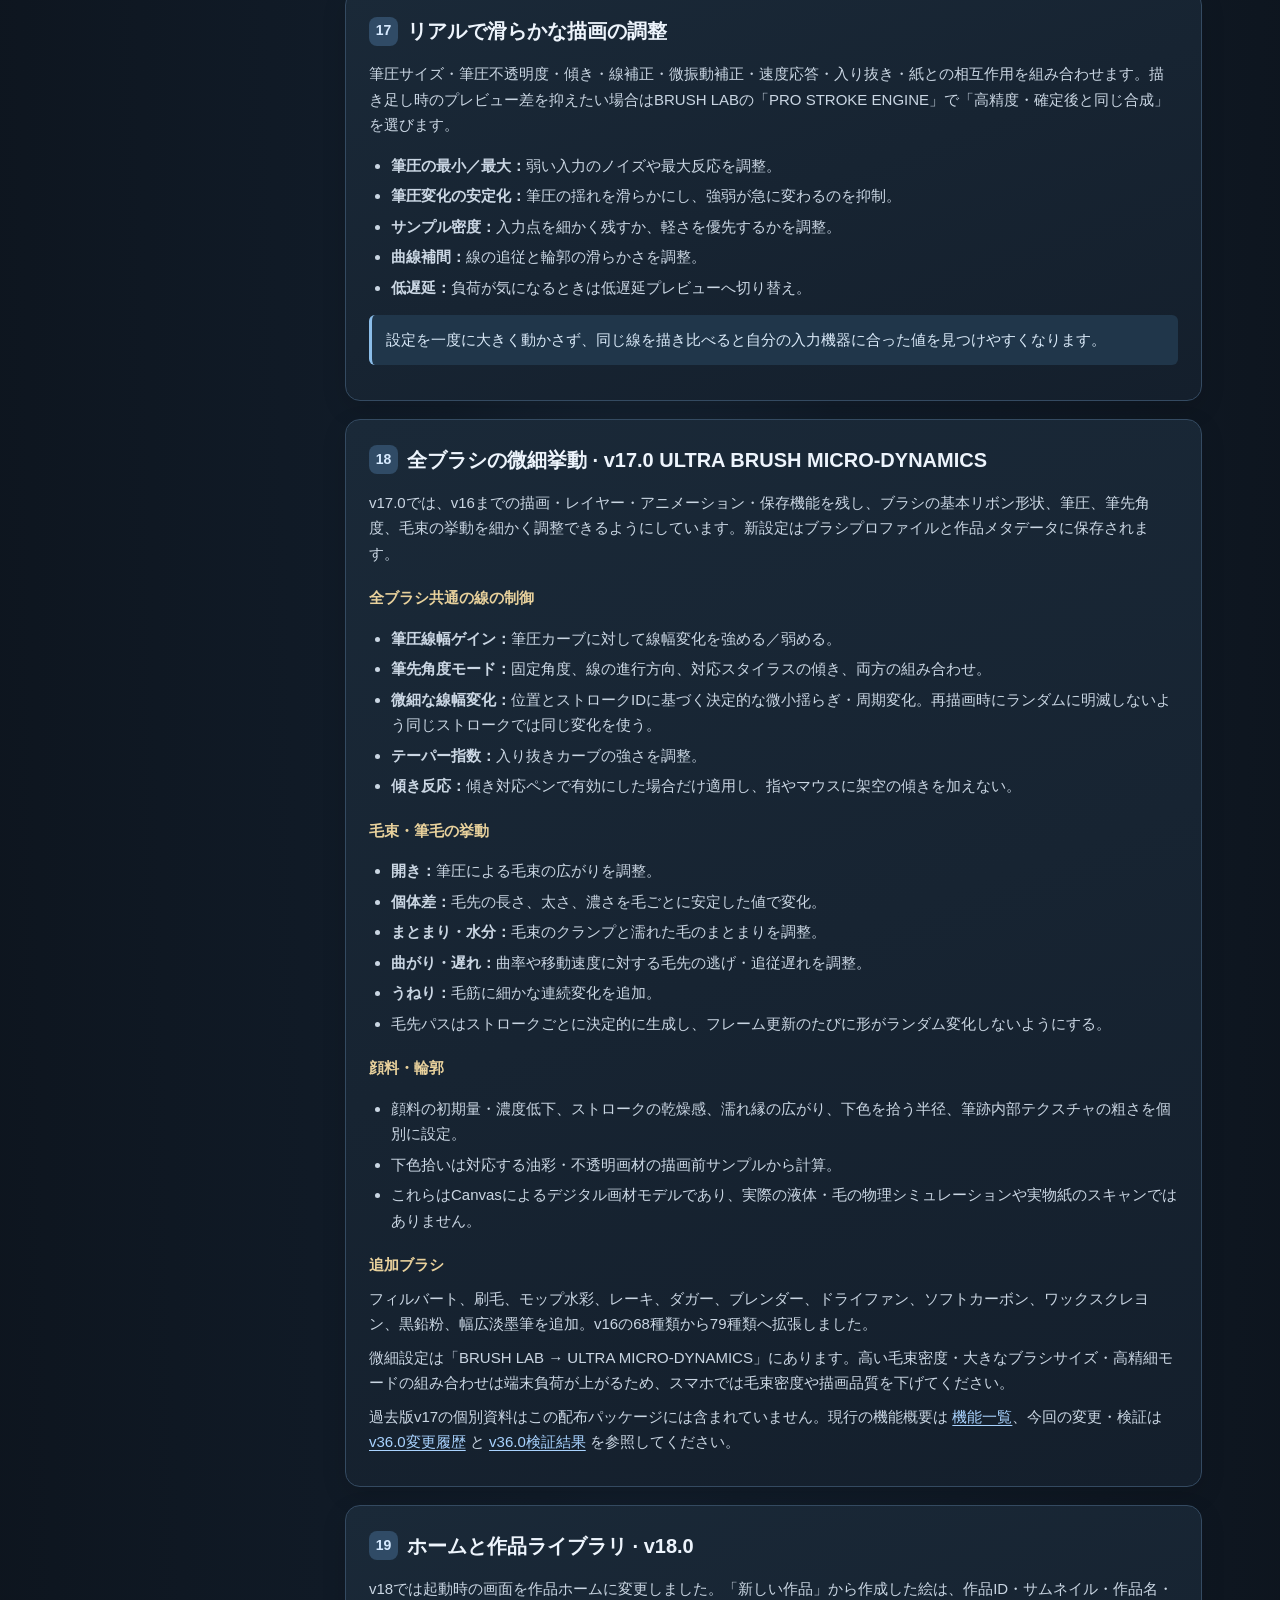
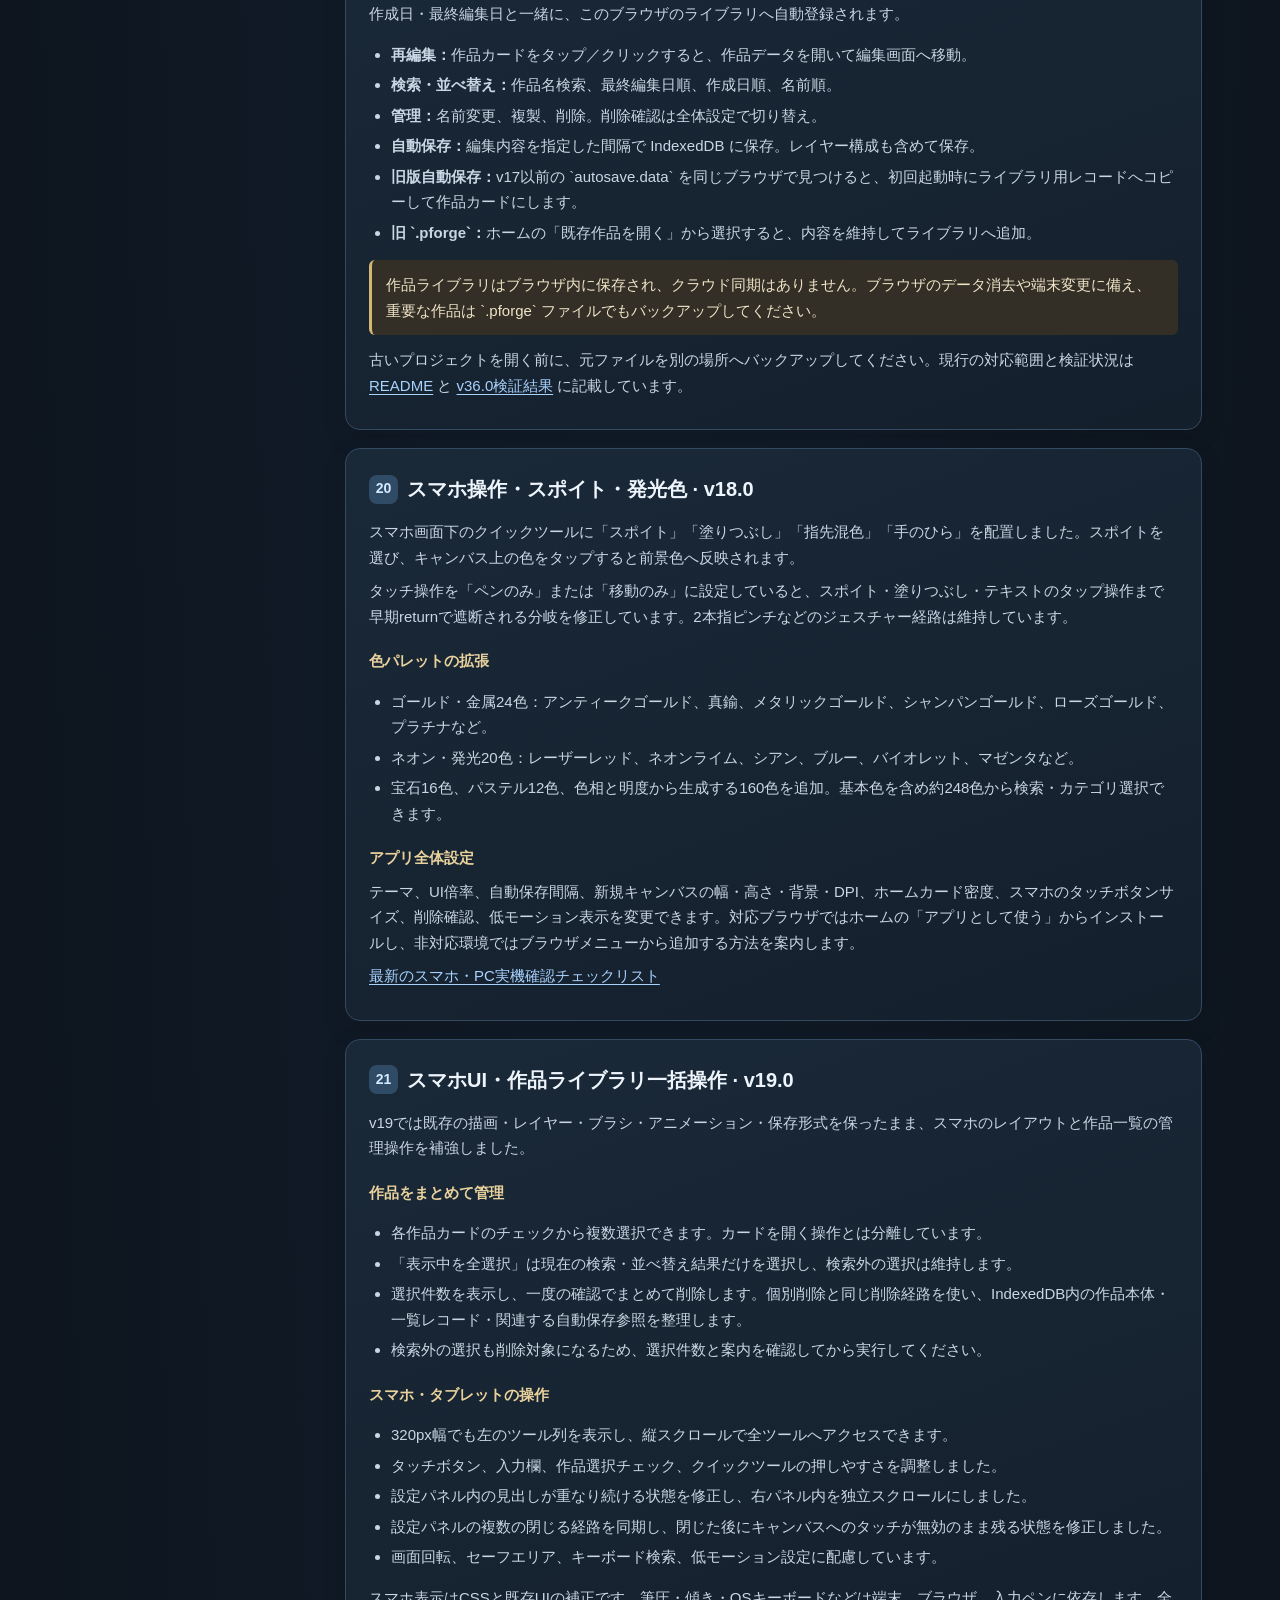
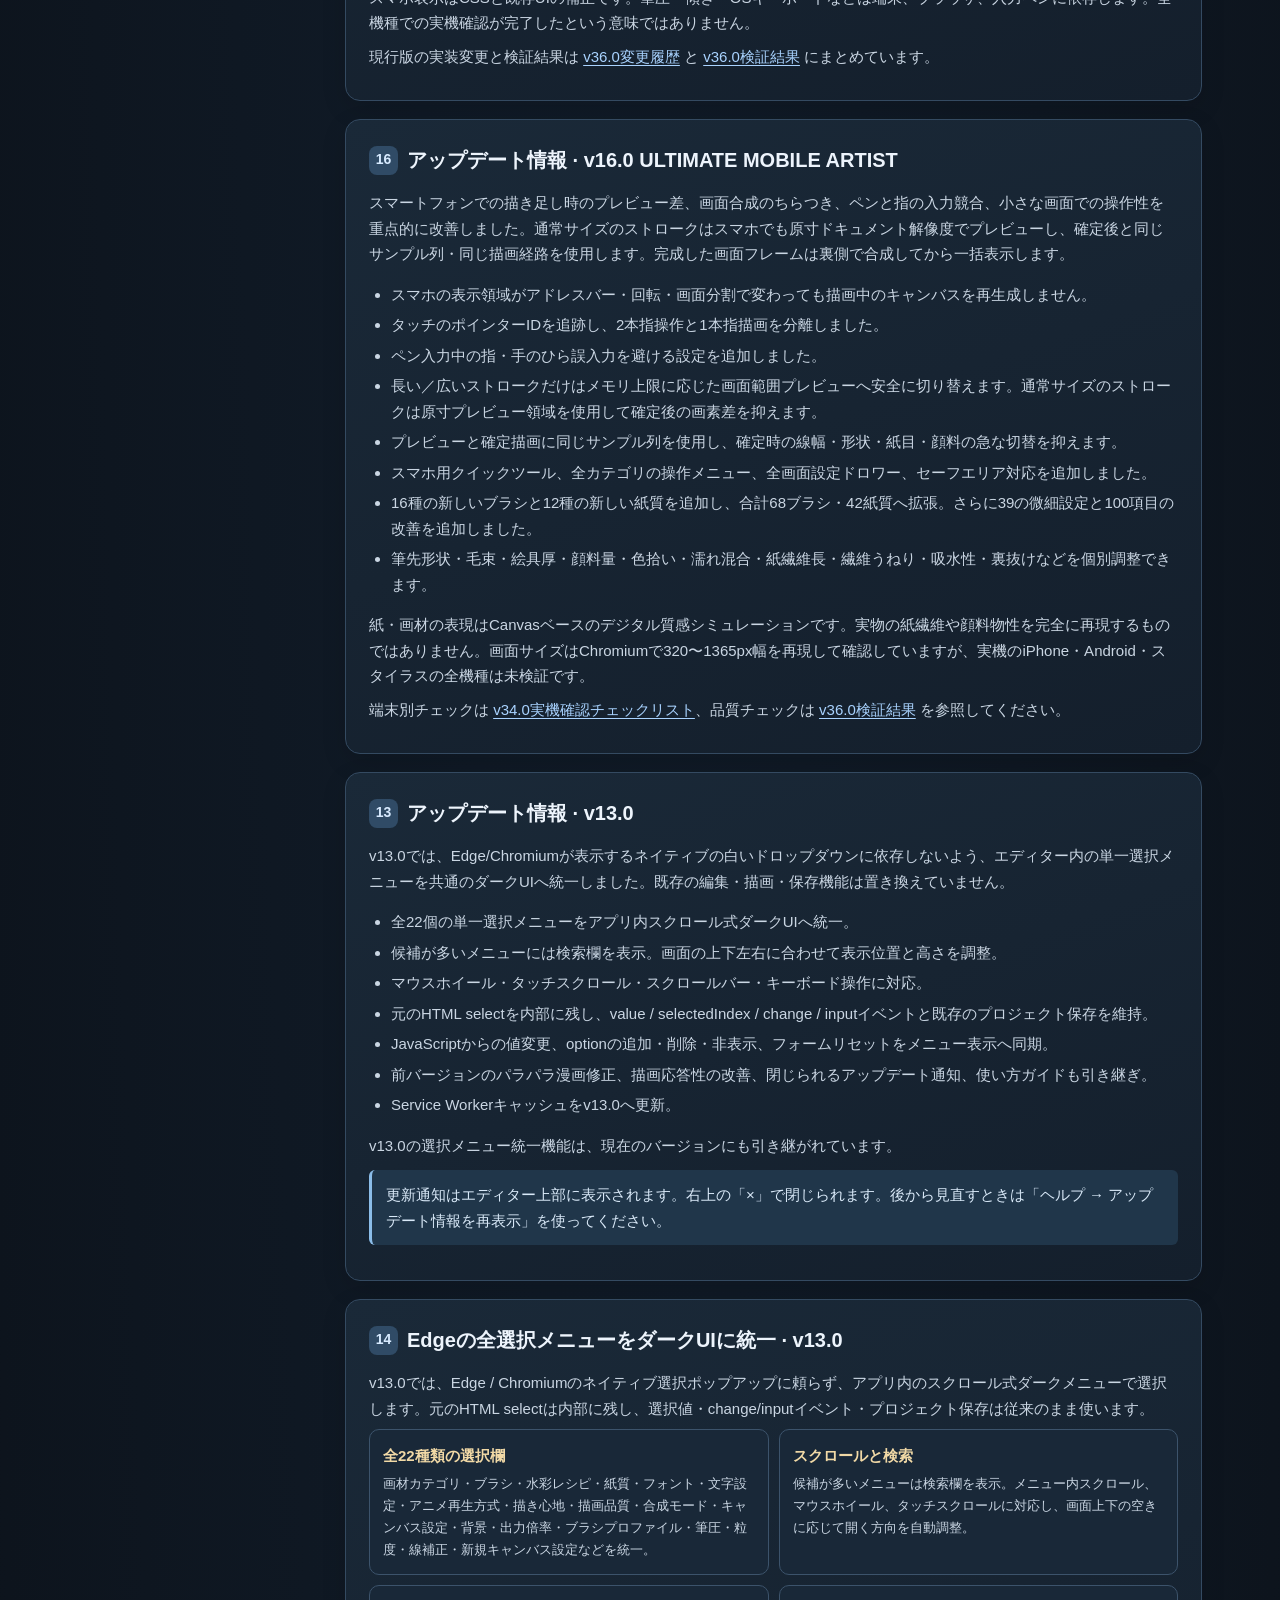
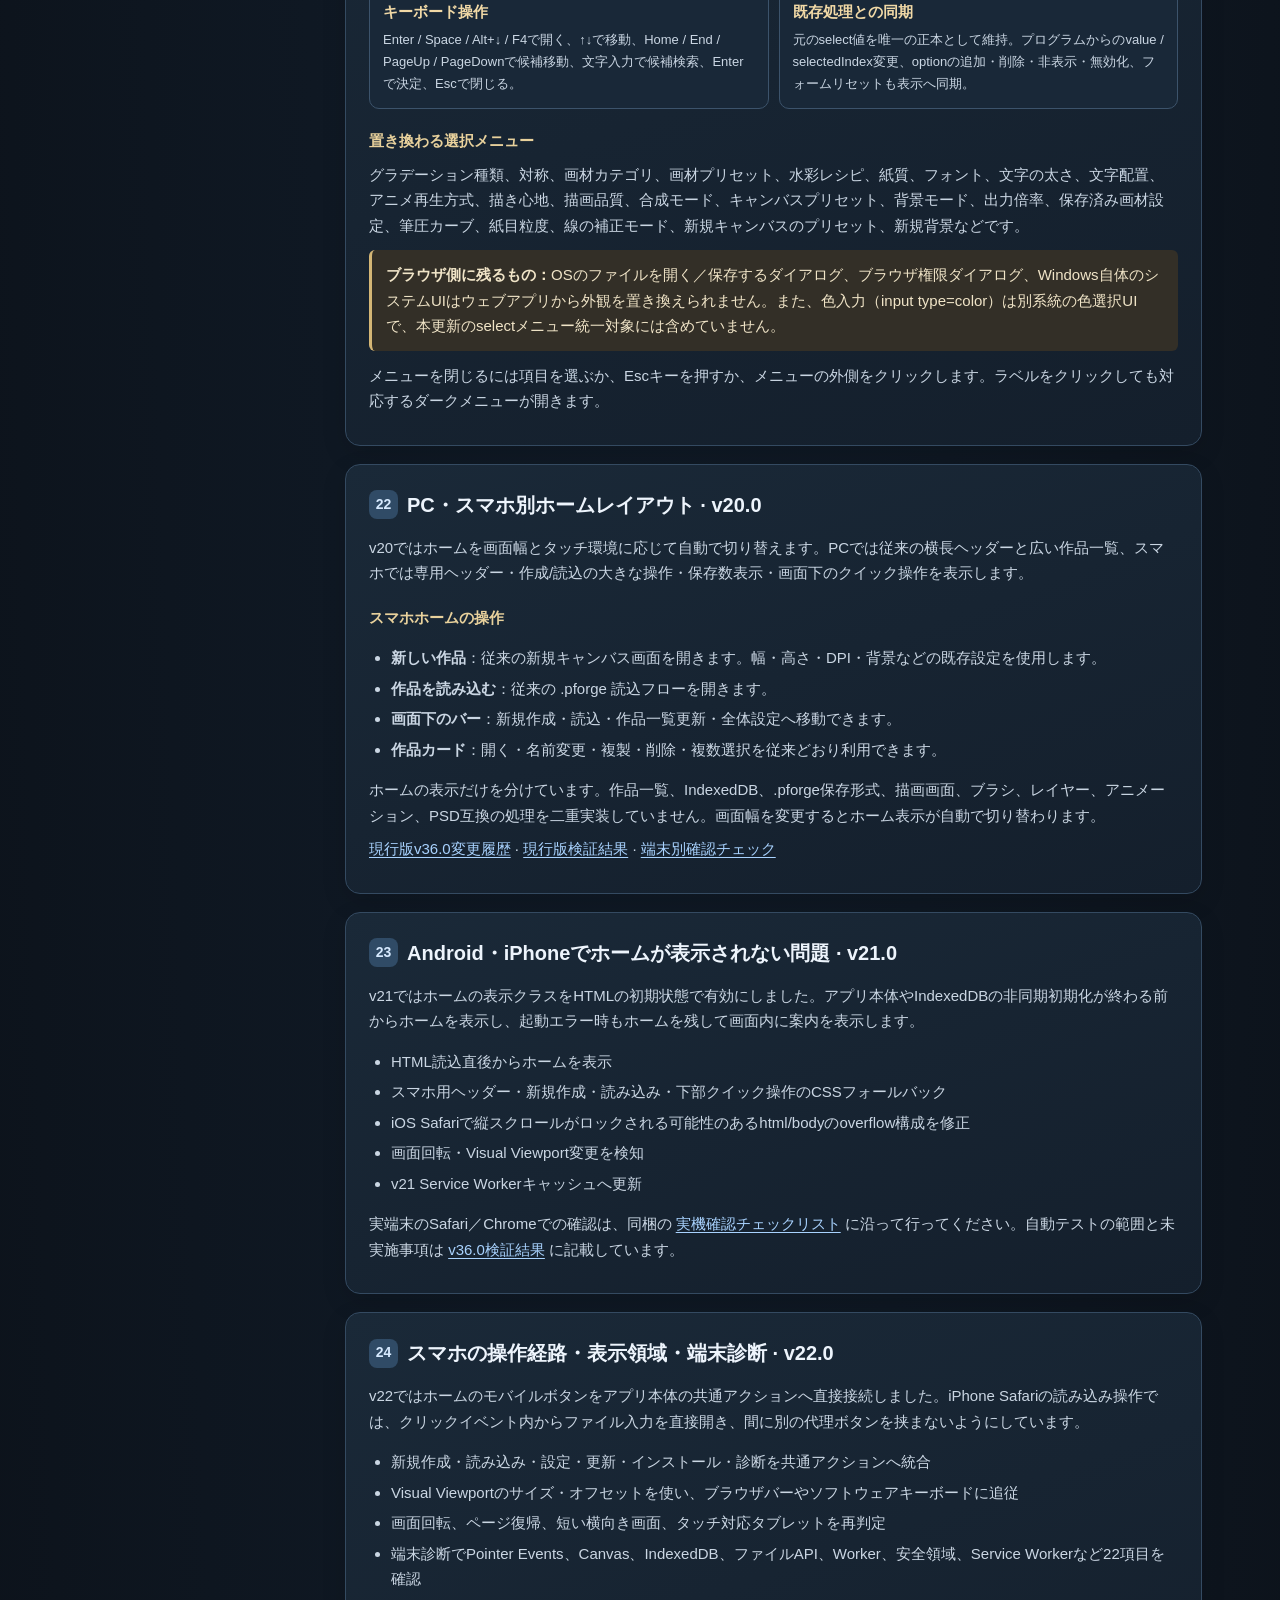
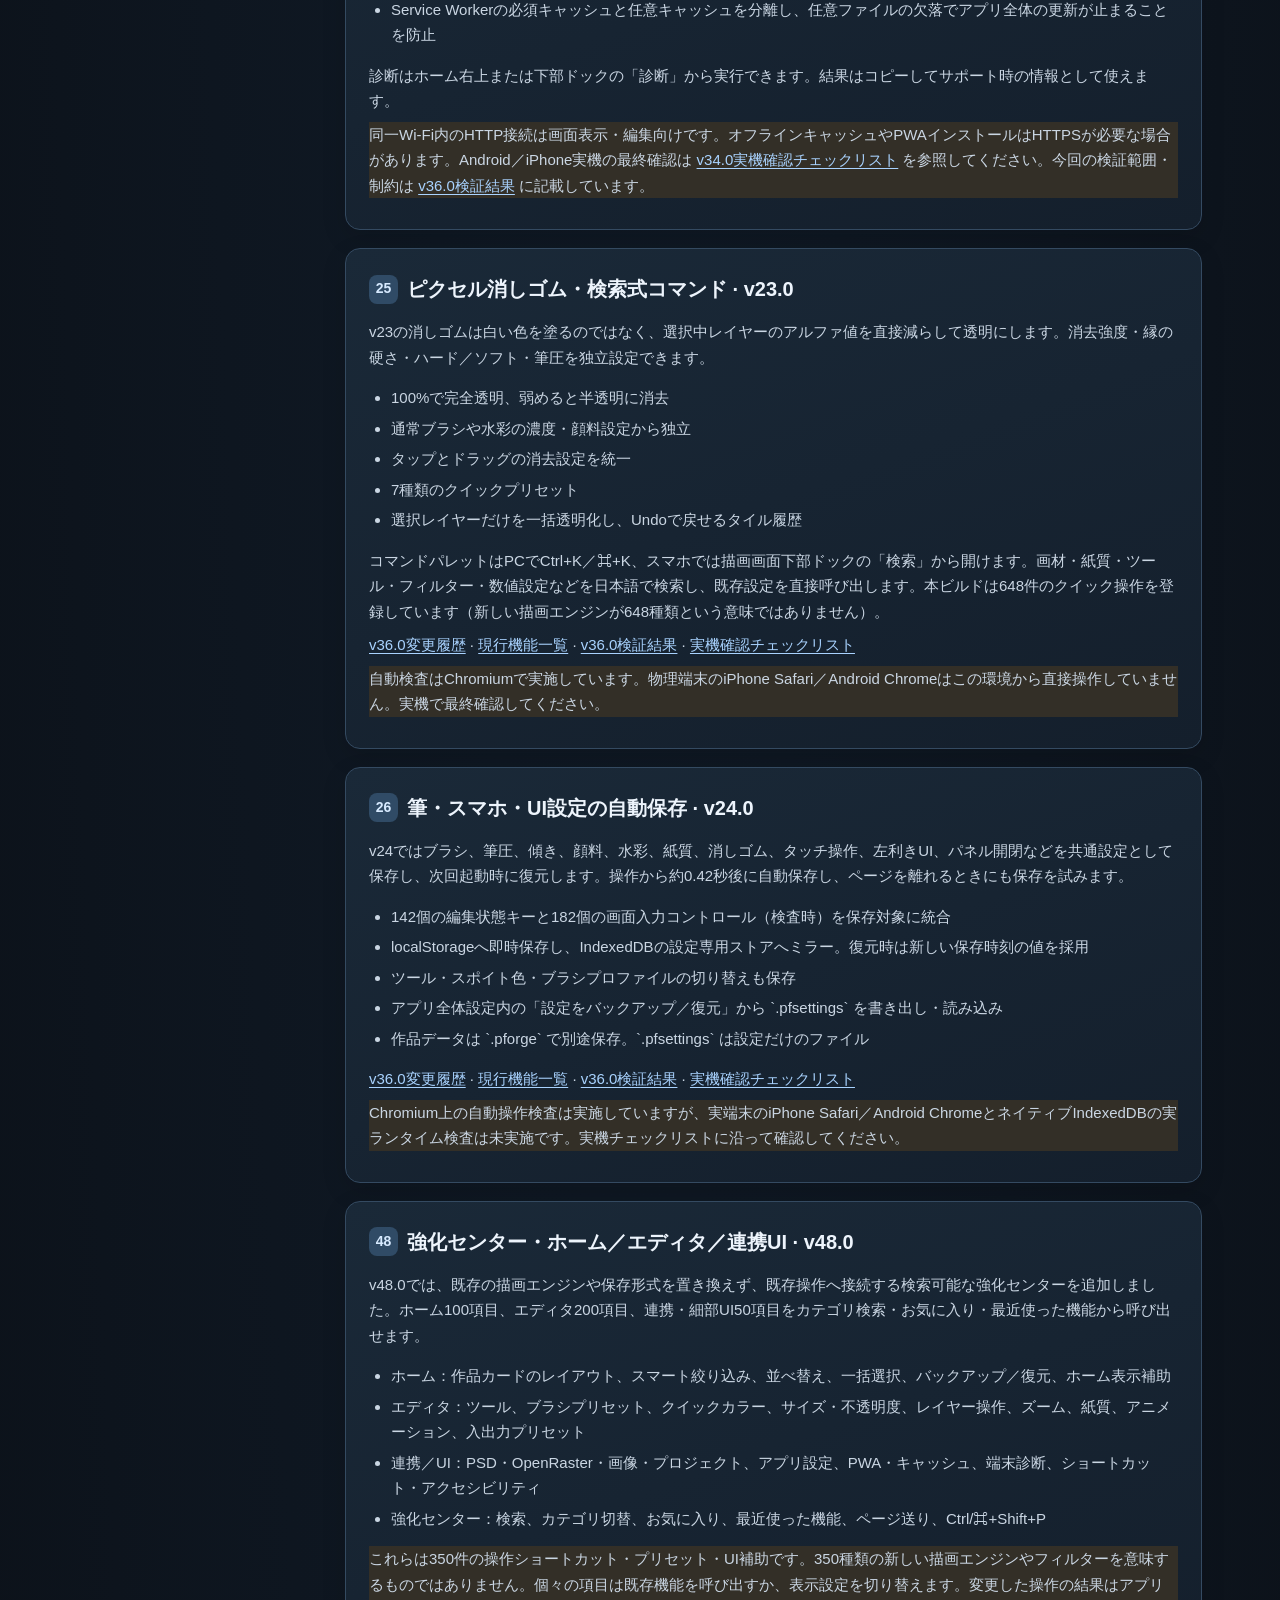
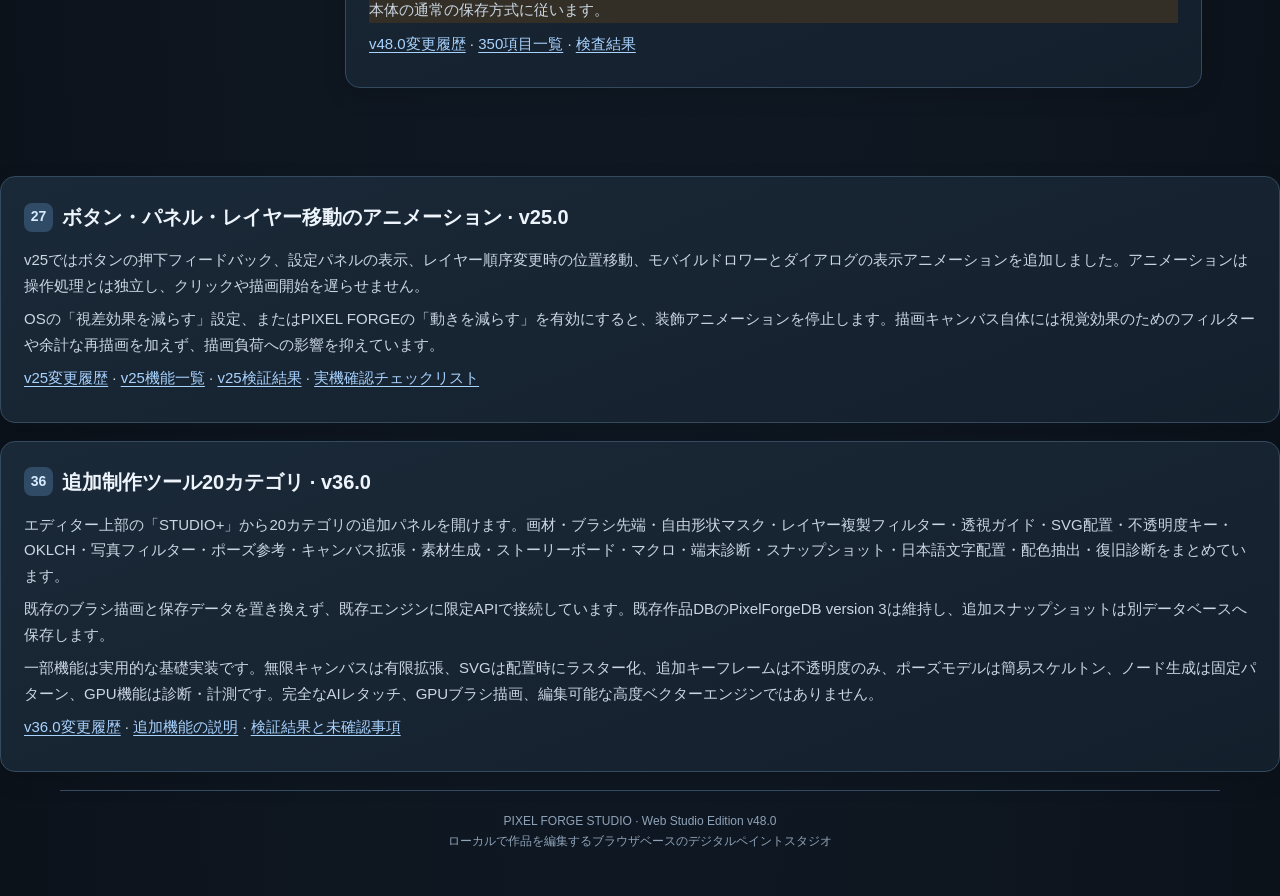
==== commit 0f88ebd2: "Add files via upload" ====
--- a/help.html
+++ b/help.html
@@ -18,7 +18,7 @@
 <body>
 <header class="top"><div class="brand"><i>✦</i>PIXEL FORGE <small>STUDIO GUIDE</small></div><div class="top-spacer"></div><a class="button" href="./index.html">← エディターへ戻る</a></header>
 <section class="hero">
-  <div class="eyebrow">PIXEL FORGE STUDIO · WEB STUDIO EDITION v25.0</div>
+  <div class="eyebrow">PIXEL FORGE STUDIO · WEB STUDIO EDITION v48.0</div>
   <h1>描く・整える・保存する。<br>すべての操作をここから。</h1>
   <p>ブラシ選択、筆圧・紙質の調整、レイヤー管理、作品の保存、アニメーション書き出しまで、PIXEL FORGE STUDIOの使い方をまとめたガイドです。Edge・Chrome・Firefoxのデスクトップとタブレットで読みやすい構成にしています。</p>
   <div class="hero-actions"><a class="pill" href="./index.html">エディターを起動</a><a class="pill secondary" href="#quickstart">まずは描いてみる</a><a class="pill secondary" href="#troubleshoot">トラブル対策</a></div>
@@ -27,7 +27,7 @@
   <nav class="sidebar" aria-label="ガイド目次">
     <strong>GUIDE NAVIGATION</strong>
     <input class="search" id="guideSearch" type="search" placeholder="このガイドを検索…" aria-label="ガイドを検索">
-    <a href="#quickstart">01 はじめての操作</a><a href="#workspace">02 画面の見方</a><a href="#brushes">03 ペン・画材の選び方</a><a href="#stylus">04 筆圧・ペンタブレット</a><a href="#layers">05 レイヤー・下敷き</a><a href="#edit">06 編集・変形</a><a href="#animation">07 アニメーション</a><a href="#save">08 保存・読み込み</a><a href="#export">09 書き出し</a><a href="#shortcuts">10 ショートカット</a><a href="#edge">11 Edge・ブラウザ対応</a><a href="#troubleshoot">12 困ったとき</a><a href="#smooth-drawing">13 PRO STROKE ENGINE</a><a href="#updates-v16">14 アップデート情報</a><a href="#edge-all-select-menus">15 Edgeの全選択メニュー</a><a href="#flipbook-guide">16 アニメーション</a><a href="#library-home">19 作品ライブラリ・移行</a><a href="#mobile-v18">20 スマホ・スポイト</a><a href="#mobile-v19">21 v19 スマホ改善・一括削除</a><a href="#home-ui-v20">22 PC・スマホ別ホーム・v20</a><a href="#home-ui-v21">23 Android・iPhone初期表示修正・v21</a><a href="#home-ui-v22">24 スマホ操作・端末診断・v22</a><a href="#release-v23">25 消しゴム・クイックコマンド・v23</a><a href="#release-v24">26 設定の自動保存・v24</a><a href="#release-v25">27 ボタン・パネル移動アニメーション・v25</a>
+    <a href="#quickstart">01 はじめての操作</a><a href="#workspace">02 画面の見方</a><a href="#brushes">03 ペン・画材の選び方</a><a href="#stylus">04 筆圧・ペンタブレット</a><a href="#layers">05 レイヤー・下敷き</a><a href="#edit">06 編集・変形</a><a href="#animation">07 アニメーション</a><a href="#save">08 保存・読み込み</a><a href="#export">09 書き出し</a><a href="#shortcuts">10 ショートカット</a><a href="#edge">11 Edge・ブラウザ対応</a><a href="#troubleshoot">12 困ったとき</a><a href="#smooth-drawing">13 PRO STROKE ENGINE</a><a href="#updates-v16">14 アップデート情報</a><a href="#edge-all-select-menus">15 Edgeの全選択メニュー</a><a href="#flipbook-guide">16 アニメーション</a><a href="#library-home">19 作品ライブラリ・移行</a><a href="#mobile-v18">20 スマホ・スポイト</a><a href="#mobile-v19">21 v19 スマホ改善・一括削除</a><a href="#home-ui-v20">22 PC・スマホ別ホーム・v20</a><a href="#home-ui-v21">23 Android・iPhone初期表示修正・v21</a><a href="#home-ui-v22">24 スマホ操作・端末診断・v22</a><a href="#release-v23">25 消しゴム・クイックコマンド・v23</a><a href="#release-v24">26 設定の自動保存・v24</a><a href="#release-v25">27 ボタン・パネル移動アニメーション・v25</a><a href="#release-v48">28 強化センター・ホーム／エディタ追加操作・v48</a>
   </nav>
   <main class="content" id="guideContent">
     <section class="section" id="quickstart" data-search="最初 はじめて 新規 描く 操作">
@@ -307,6 +307,19 @@
   <p><a href="./docs/CHANGELOG_v36_JA.md">v36.0変更履歴</a> · <a href="./docs/FEATURES_JA.md">現行機能一覧</a> · <a href="./docs/TEST_RESULTS_v36_JA.md">v36.0検証結果</a> · <a href="./docs/V34_REPAIR_CHECKLIST_100_JA.md">実機確認チェックリスト</a></p>
   <p class="warn">Chromium上の自動操作検査は実施していますが、実端末のiPhone Safari／Android ChromeとネイティブIndexedDBの実ランタイム検査は未実施です。実機チェックリストに沿って確認してください。</p>
 </section>
+
+<section class="section" id="release-v48" data-search="v48 強化センター ホーム100 エディタ200 連携50 検索 お気に入り レイアウト 操作プリセット">
+  <h2><span>48</span>強化センター・ホーム／エディタ／連携UI · v48.0</h2>
+  <p>v48.0では、既存の描画エンジンや保存形式を置き換えず、既存操作へ接続する検索可能な強化センターを追加しました。ホーム100項目、エディタ200項目、連携・細部UI50項目をカテゴリ検索・お気に入り・最近使った機能から呼び出せます。</p>
+  <ul>
+    <li>ホーム：作品カードのレイアウト、スマート絞り込み、並べ替え、一括選択、バックアップ／復元、ホーム表示補助</li>
+    <li>エディタ：ツール、ブラシプリセット、クイックカラー、サイズ・不透明度、レイヤー操作、ズーム、紙質、アニメーション、入出力プリセット</li>
+    <li>連携／UI：PSD・OpenRaster・画像・プロジェクト、アプリ設定、PWA・キャッシュ、端末診断、ショートカット・アクセシビリティ</li>
+    <li>強化センター：検索、カテゴリ切替、お気に入り、最近使った機能、ページ送り、Ctrl/⌘+Shift+P</li>
+  </ul>
+  <p class="warn">これらは350件の操作ショートカット・プリセット・UI補助です。350種類の新しい描画エンジンやフィルターを意味するものではありません。個々の項目は既存機能を呼び出すか、表示設定を切り替えます。変更した操作の結果はアプリ本体の通常の保存方式に従います。</p>
+  <p><a href="./docs/CHANGELOG_v48_JA.md">v48.0変更履歴</a> · <a href="./docs/FEATURE_ADDITIONS_v48_JA.md">350項目一覧</a> · <a href="./docs/TEST_RESULTS_v48_JA.md">検査結果</a></p>
+</section>
 </main>
 </div>
 
@@ -324,7 +337,7 @@
   <p>一部機能は実用的な基礎実装です。無限キャンバスは有限拡張、SVGは配置時にラスター化、追加キーフレームは不透明度のみ、ポーズモデルは簡易スケルトン、ノード生成は固定パターン、GPU機能は診断・計測です。完全なAIレタッチ、GPUブラシ描画、編集可能な高度ベクターエンジンではありません。</p>
   <p><a href="./docs/CHANGELOG_v36_JA.md">v36.0変更履歴</a> · <a href="./docs/IMPROVEMENTS_v36_JA.md">追加機能の説明</a> · <a href="./docs/TEST_RESULTS_v36_JA.md">検証結果と未確認事項</a></p>
 </section>
-<footer class="footer">PIXEL FORGE STUDIO · Web Studio Edition v36.0<br>ローカルで作品を編集するブラウザベースのデジタルペイントスタジオ</footer>
+<footer class="footer">PIXEL FORGE STUDIO · Web Studio Edition v48.0<br>ローカルで作品を編集するブラウザベースのデジタルペイントスタジオ</footer>
 <script>
 (() => {
  const input=document.getElementById('guideSearch');
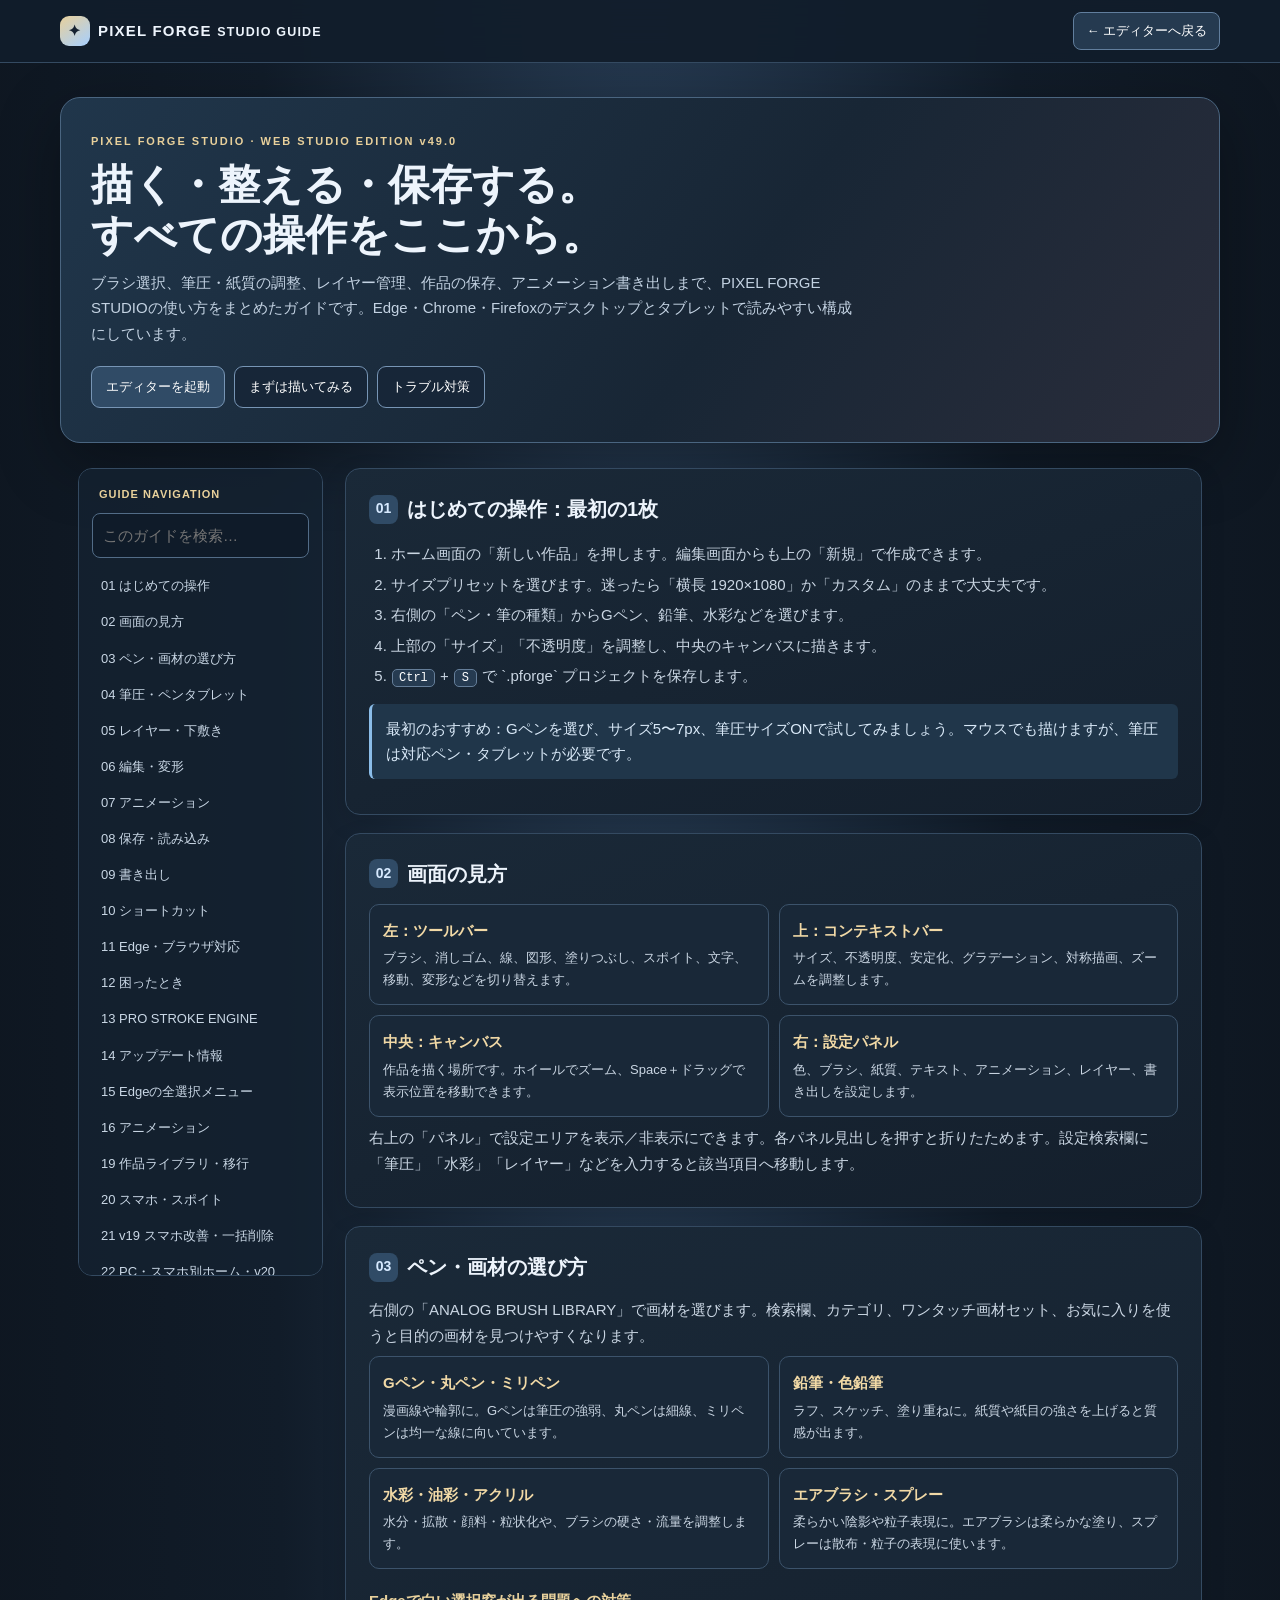
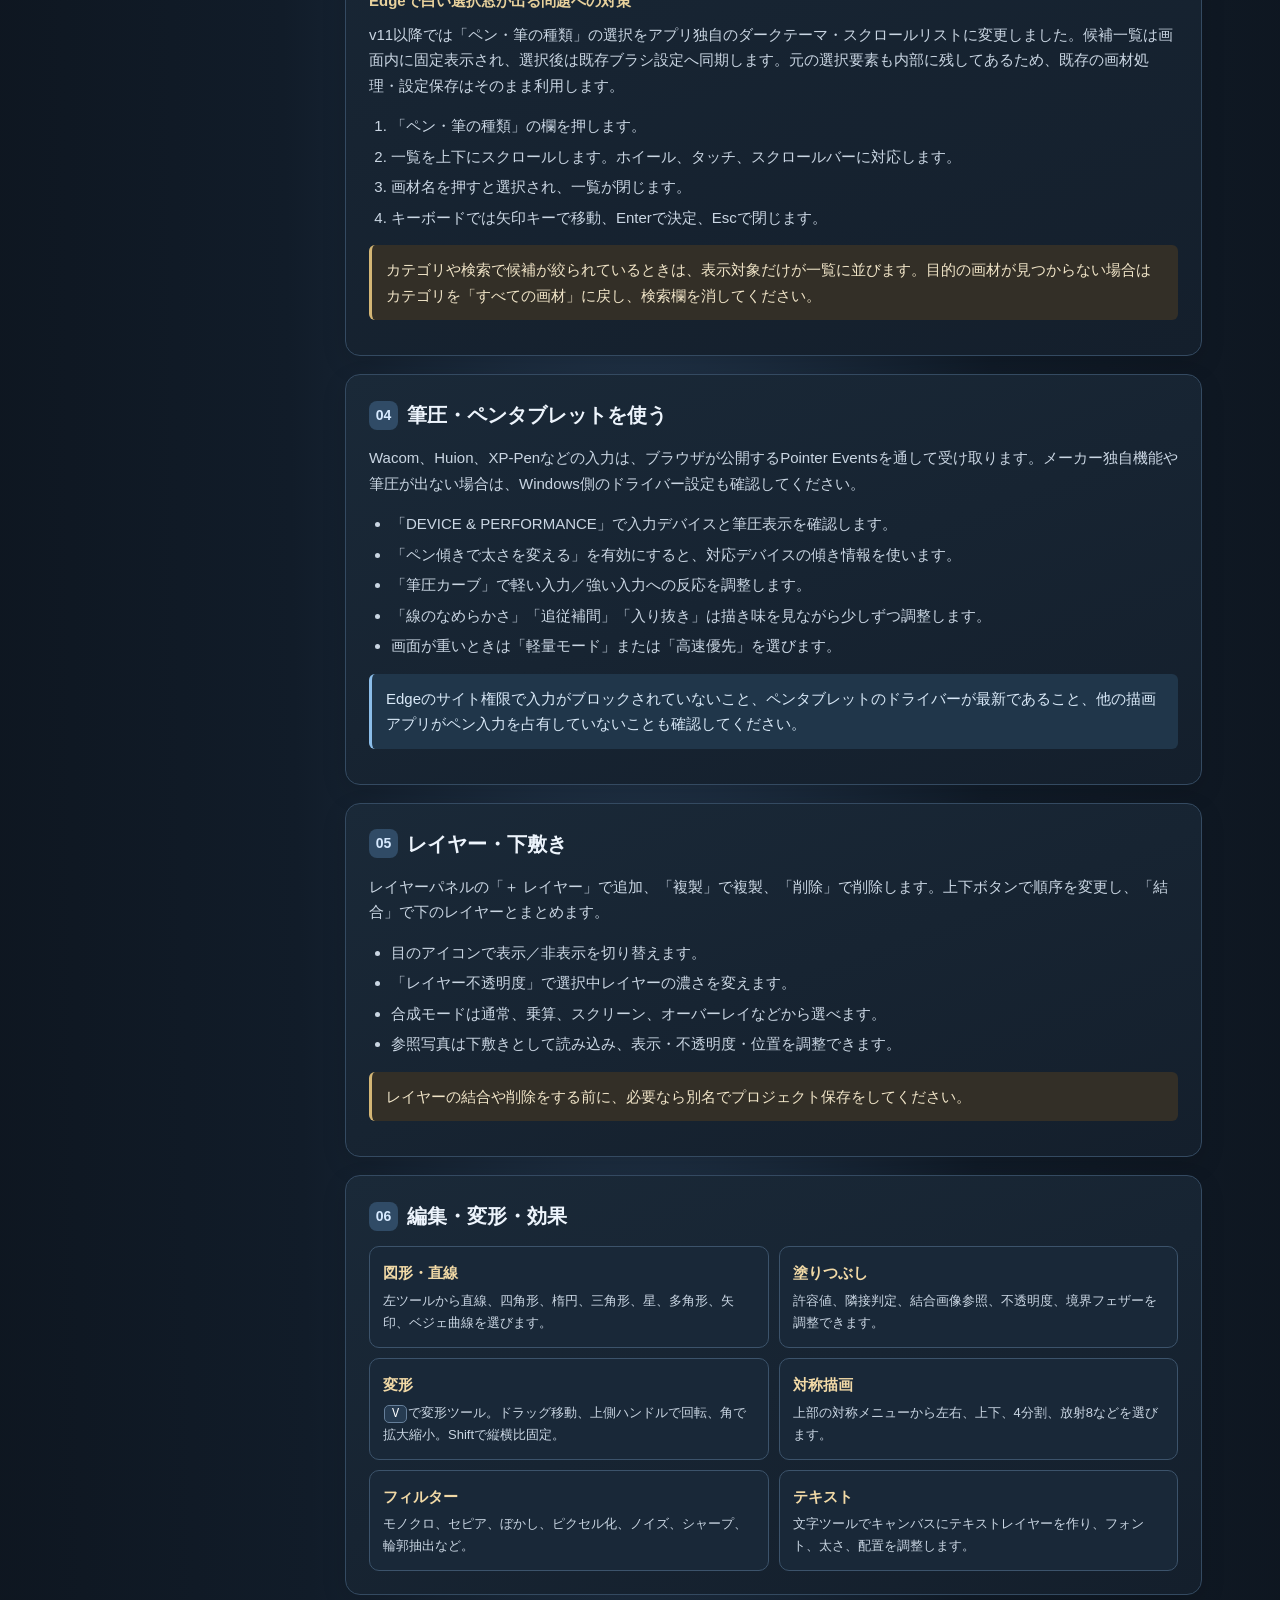
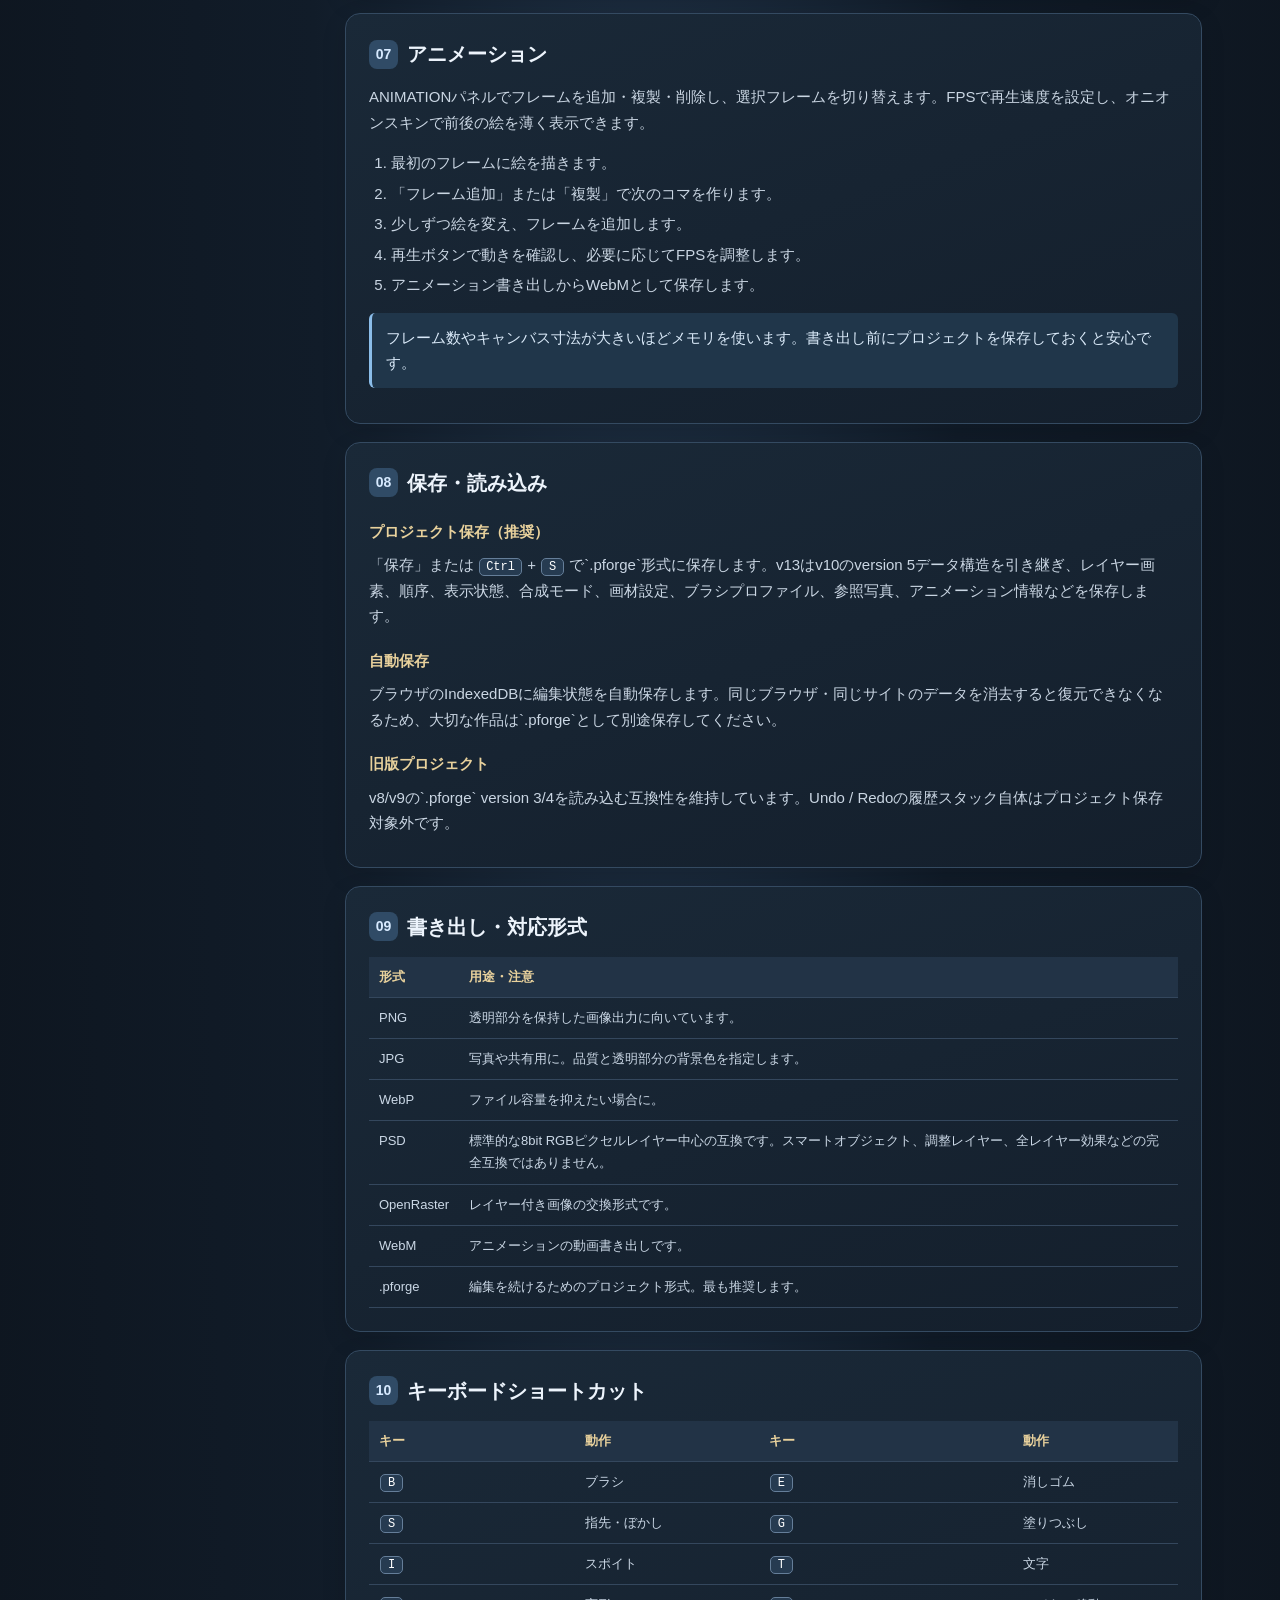
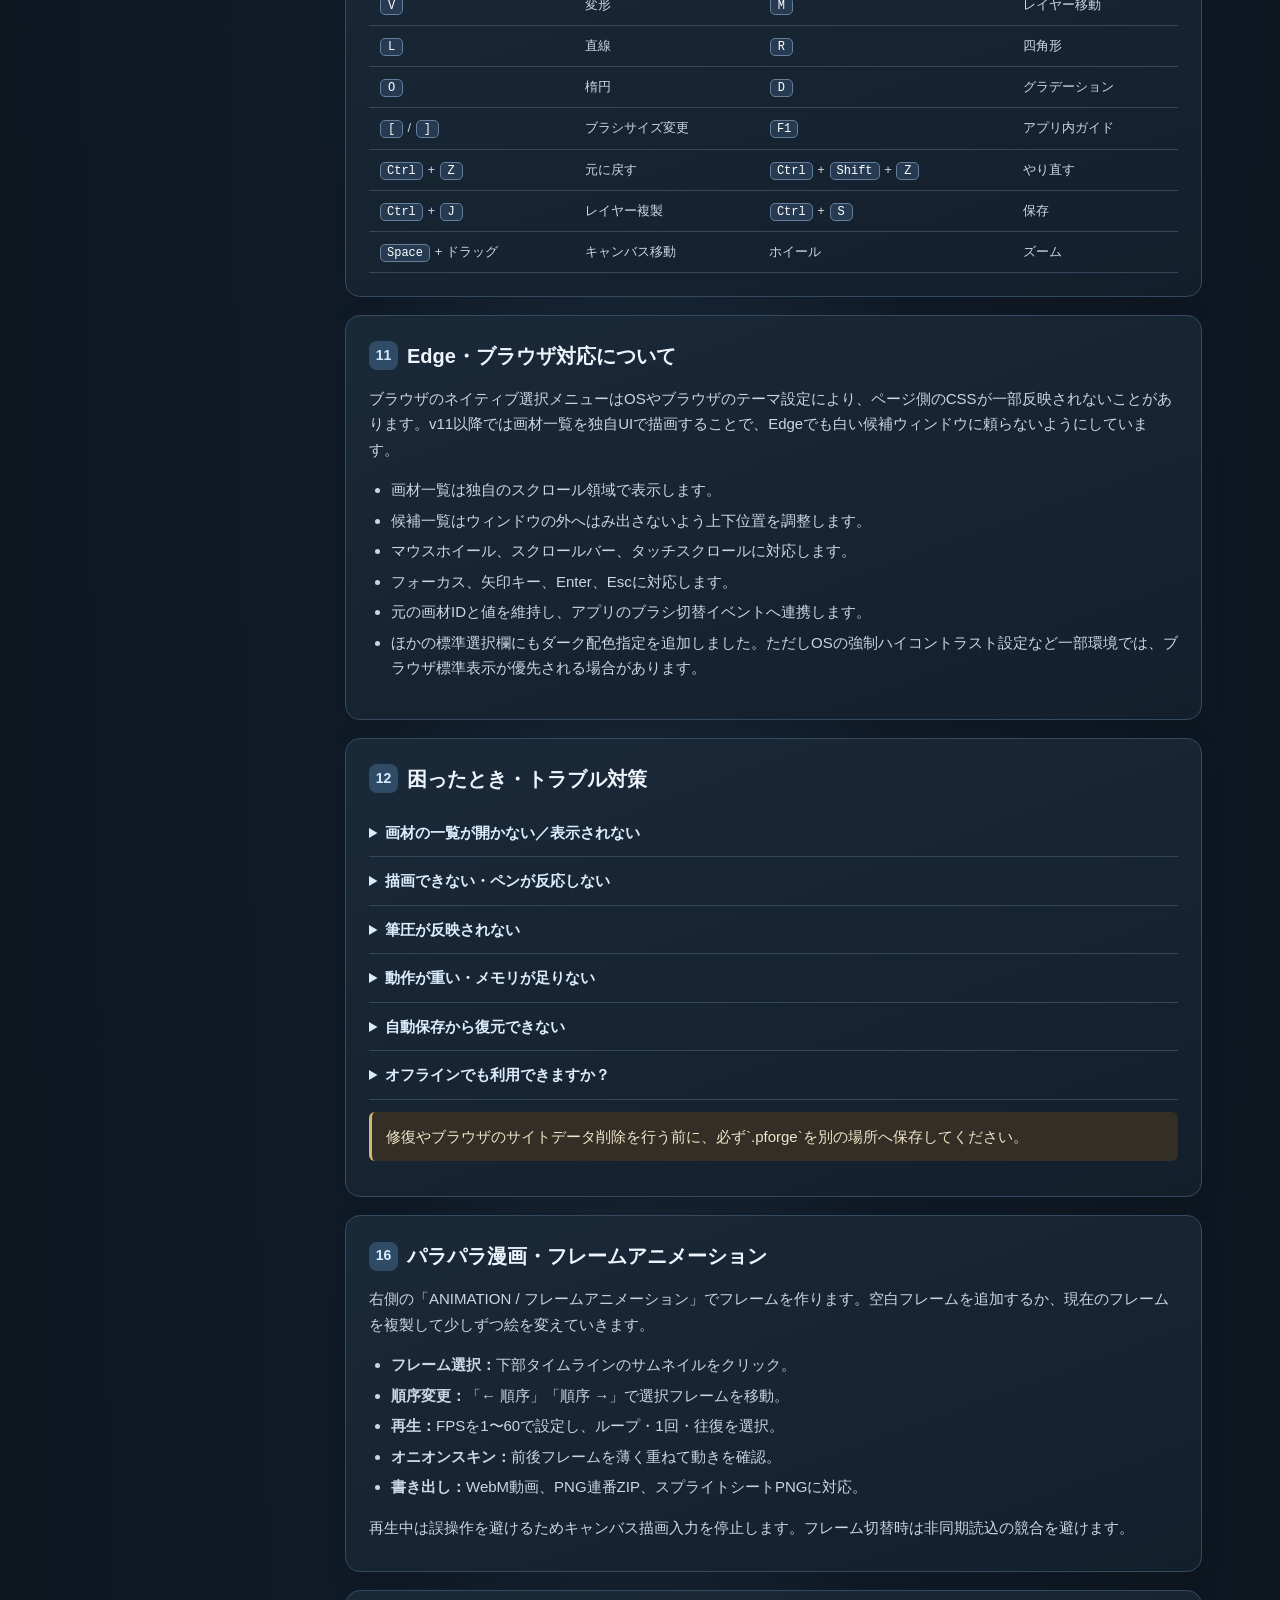
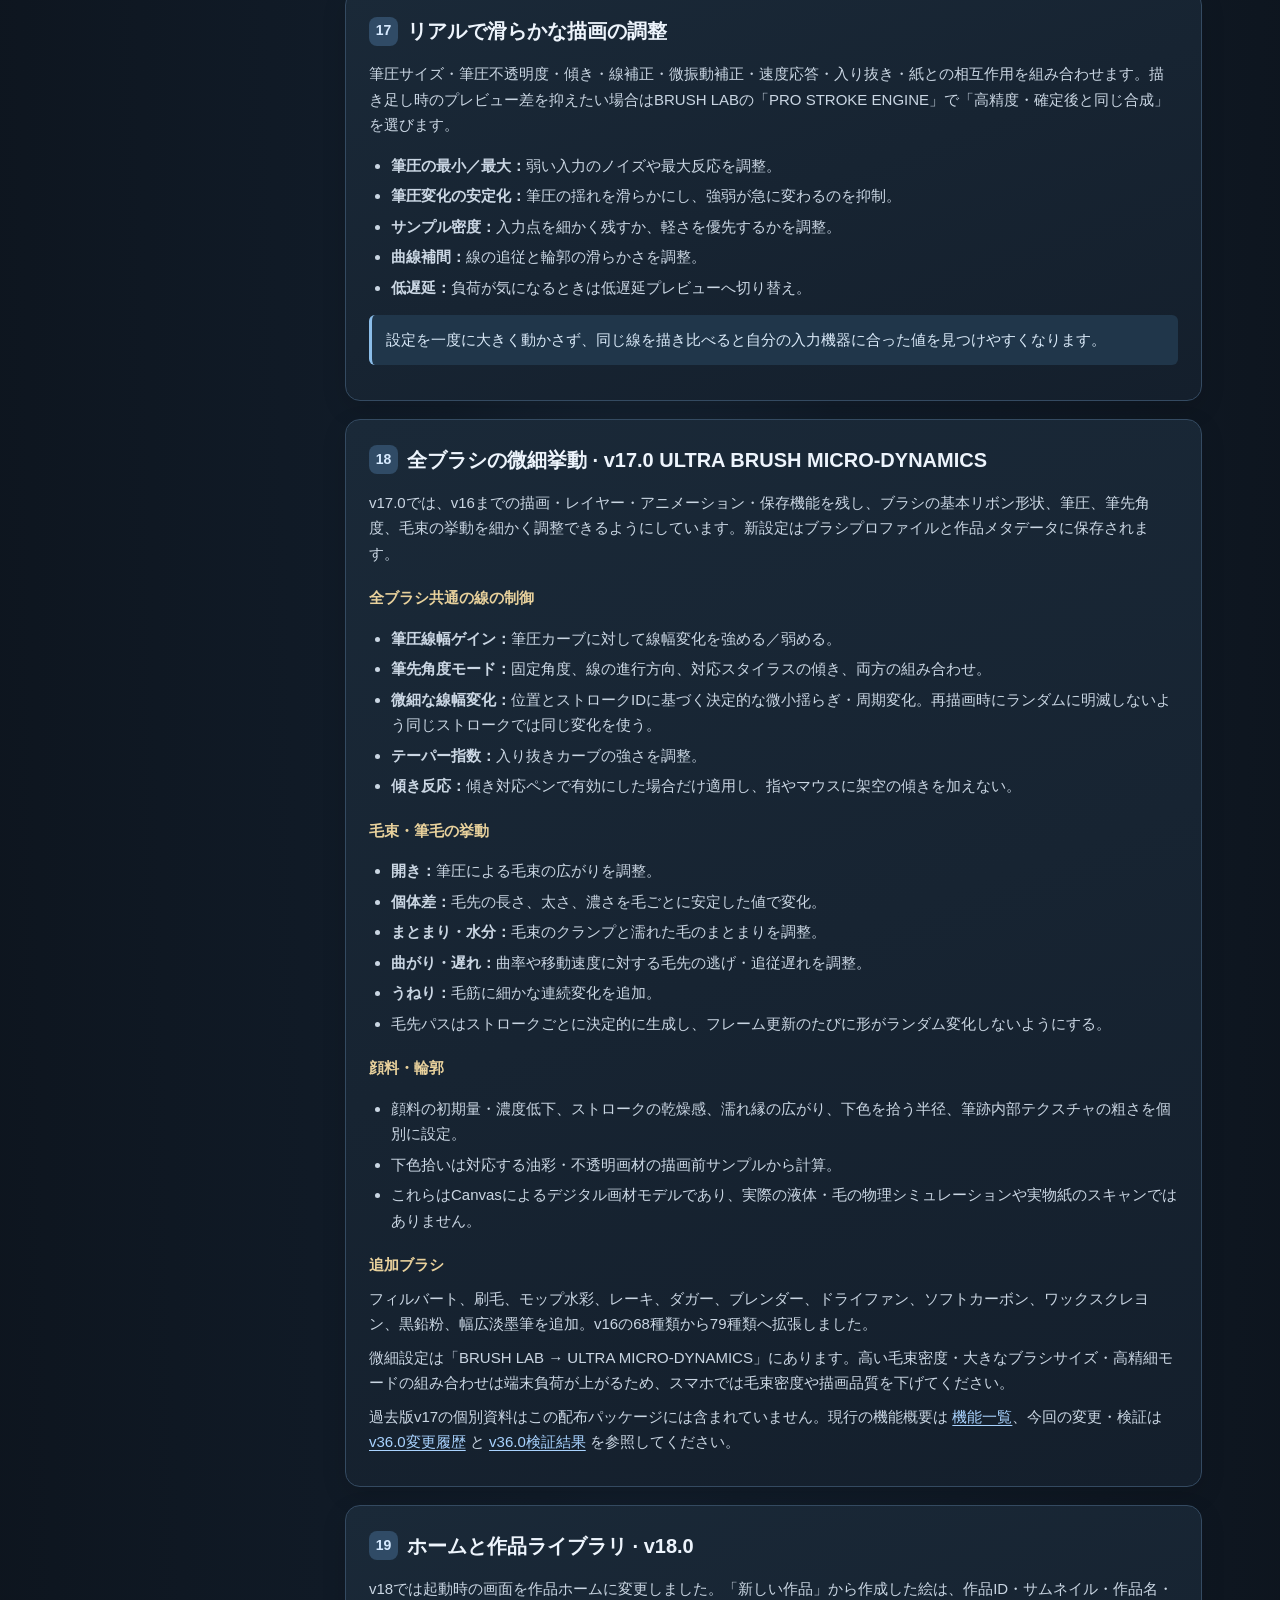
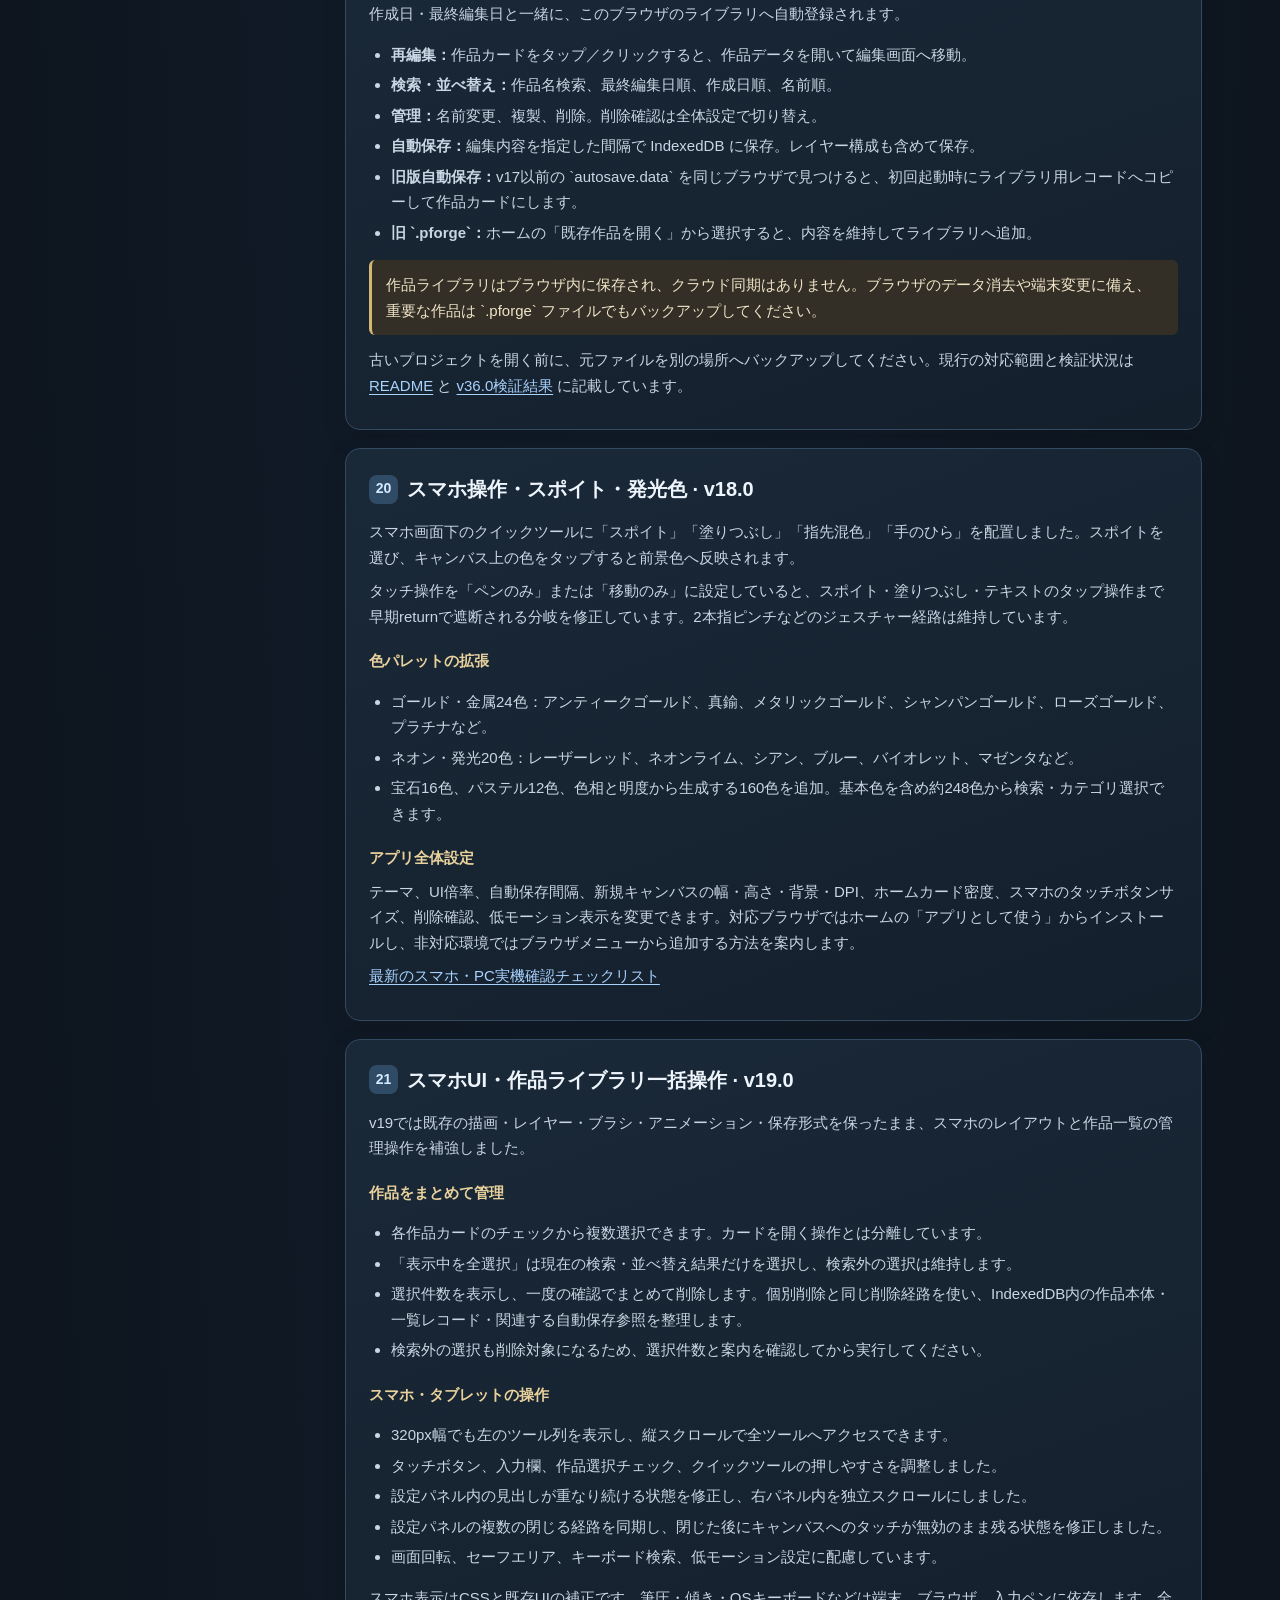
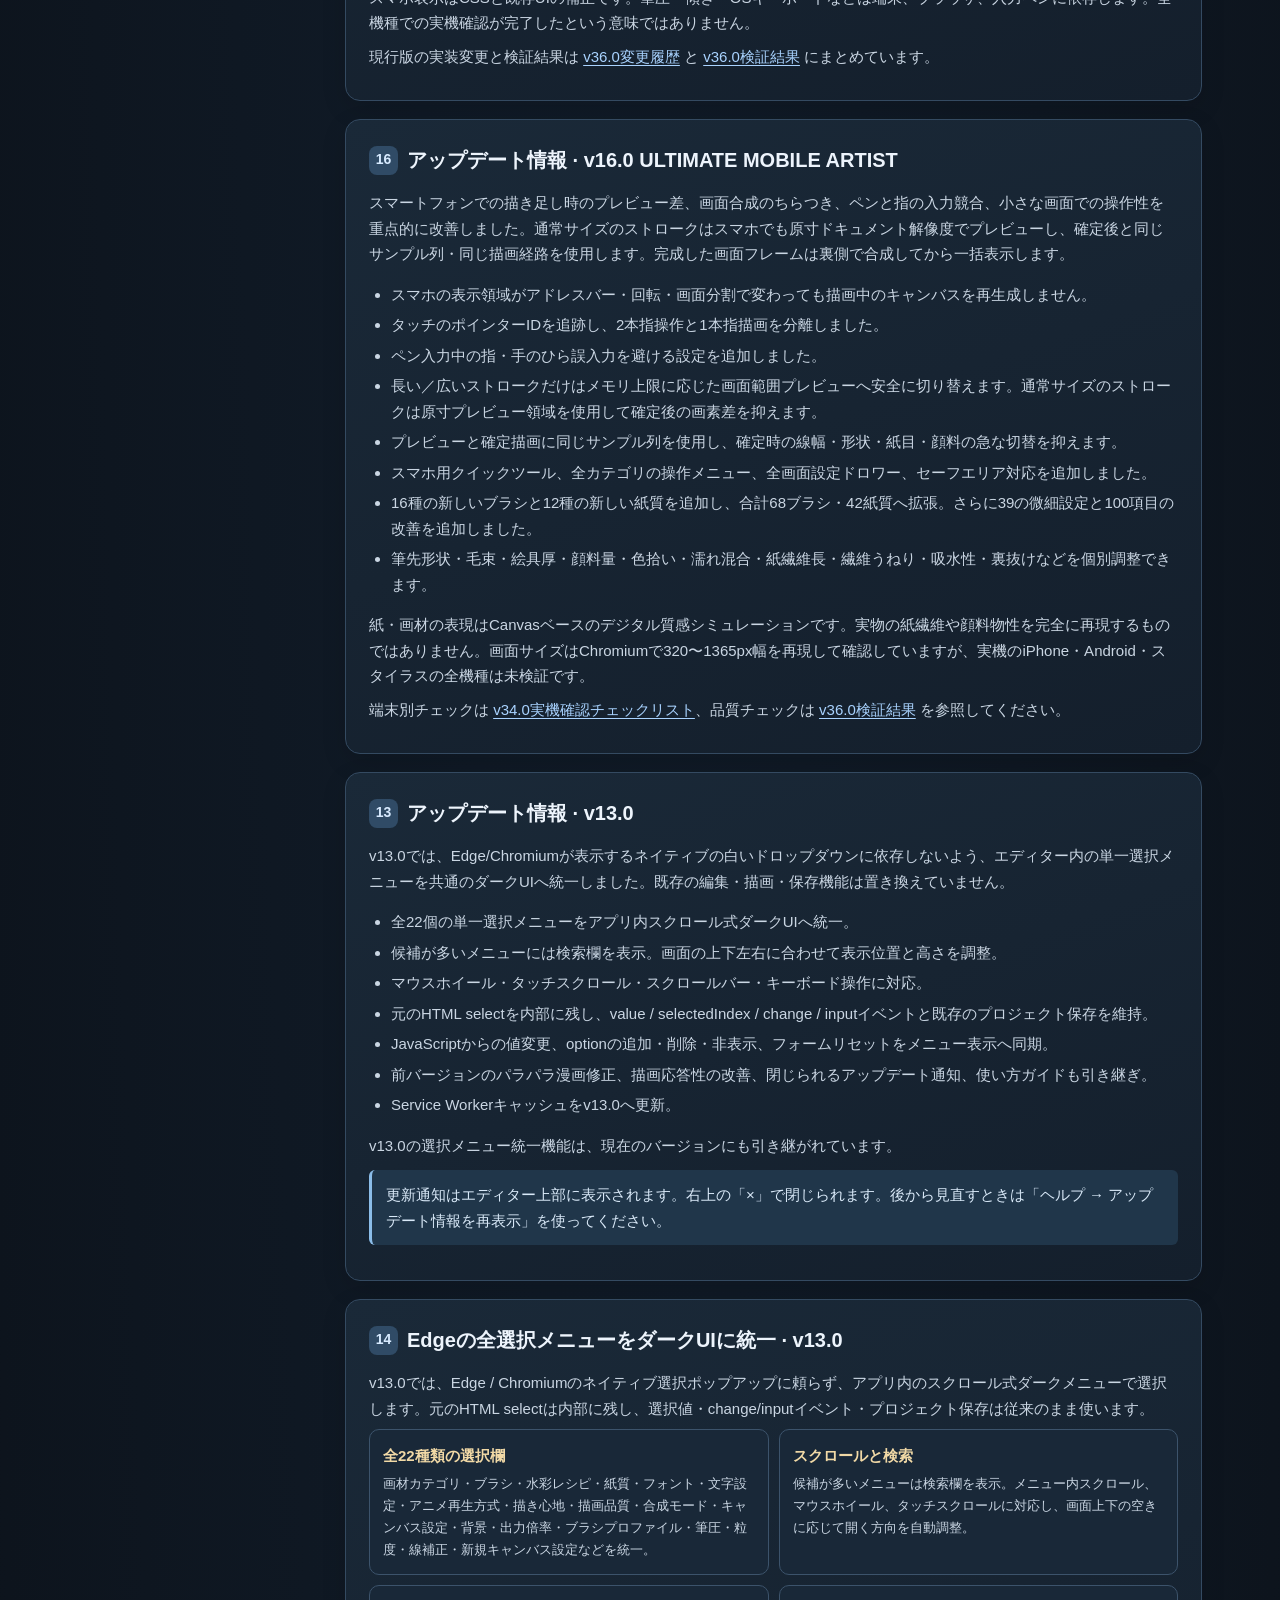
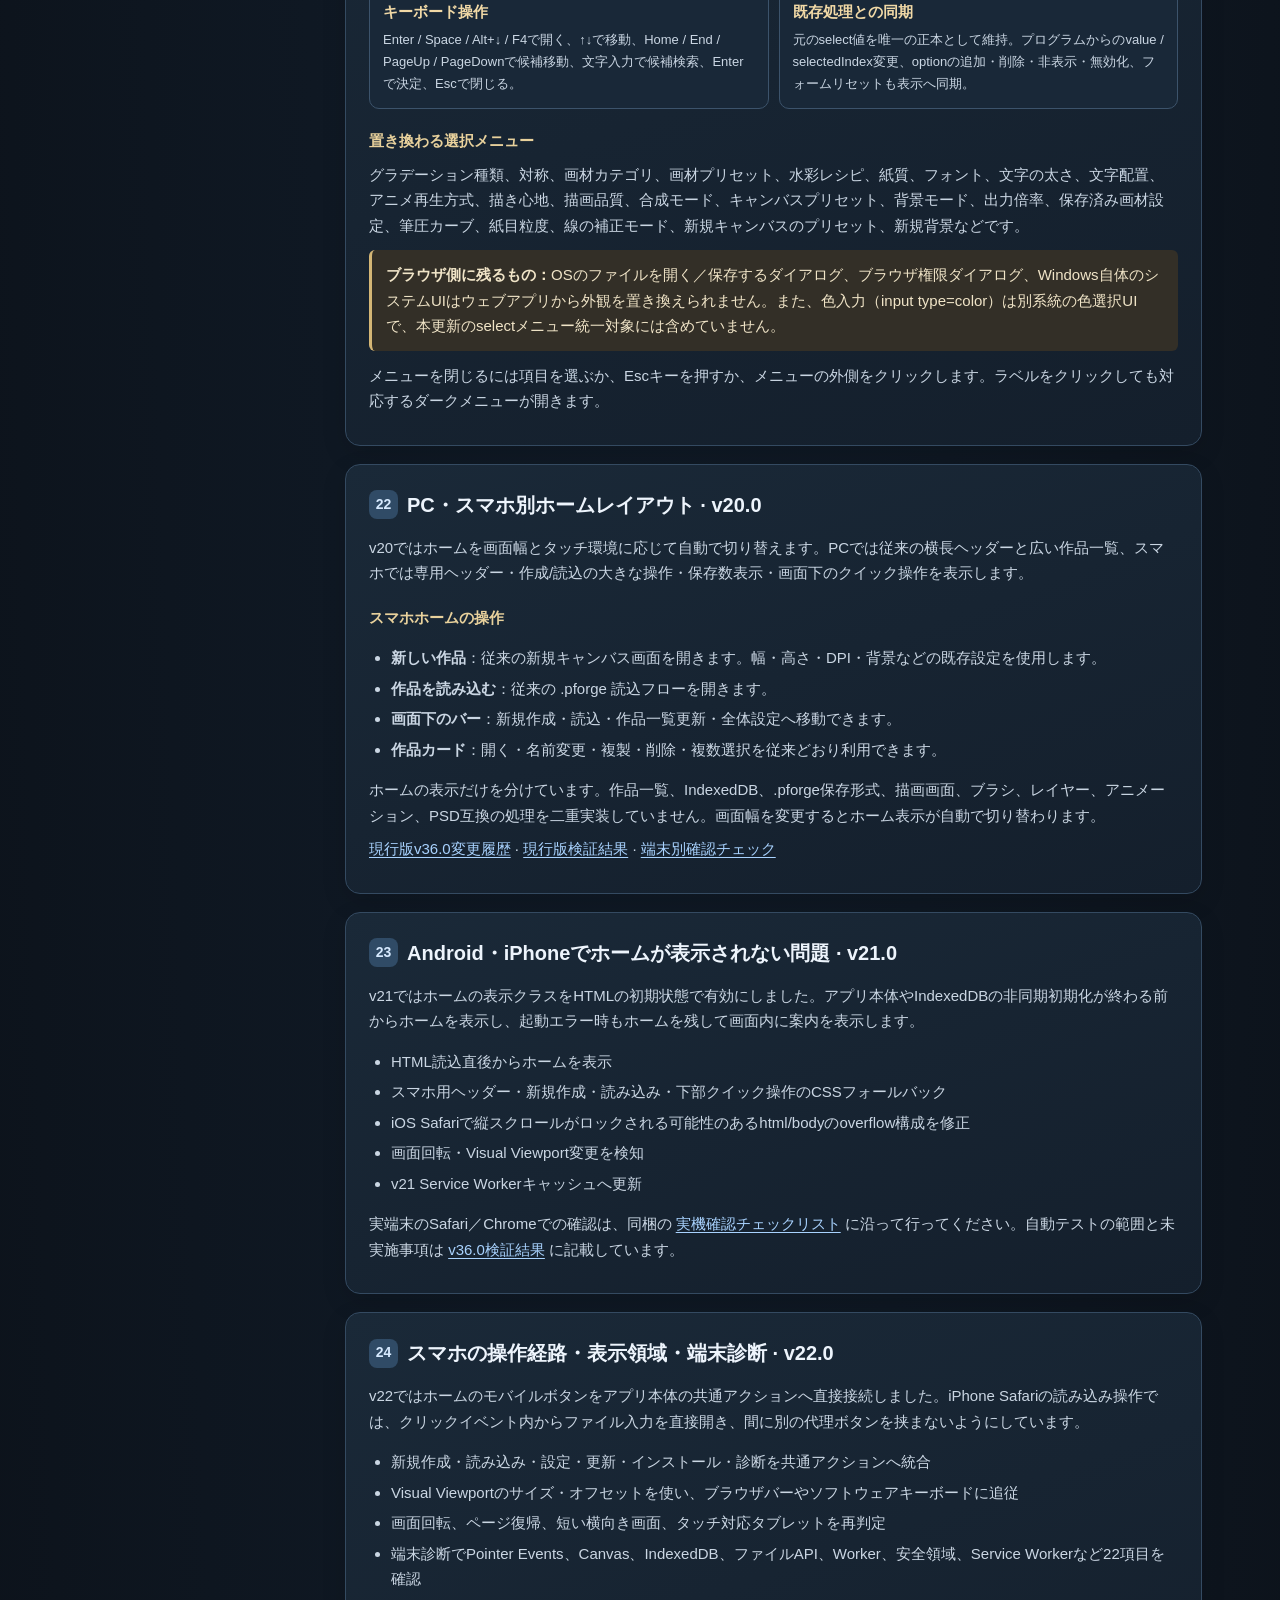
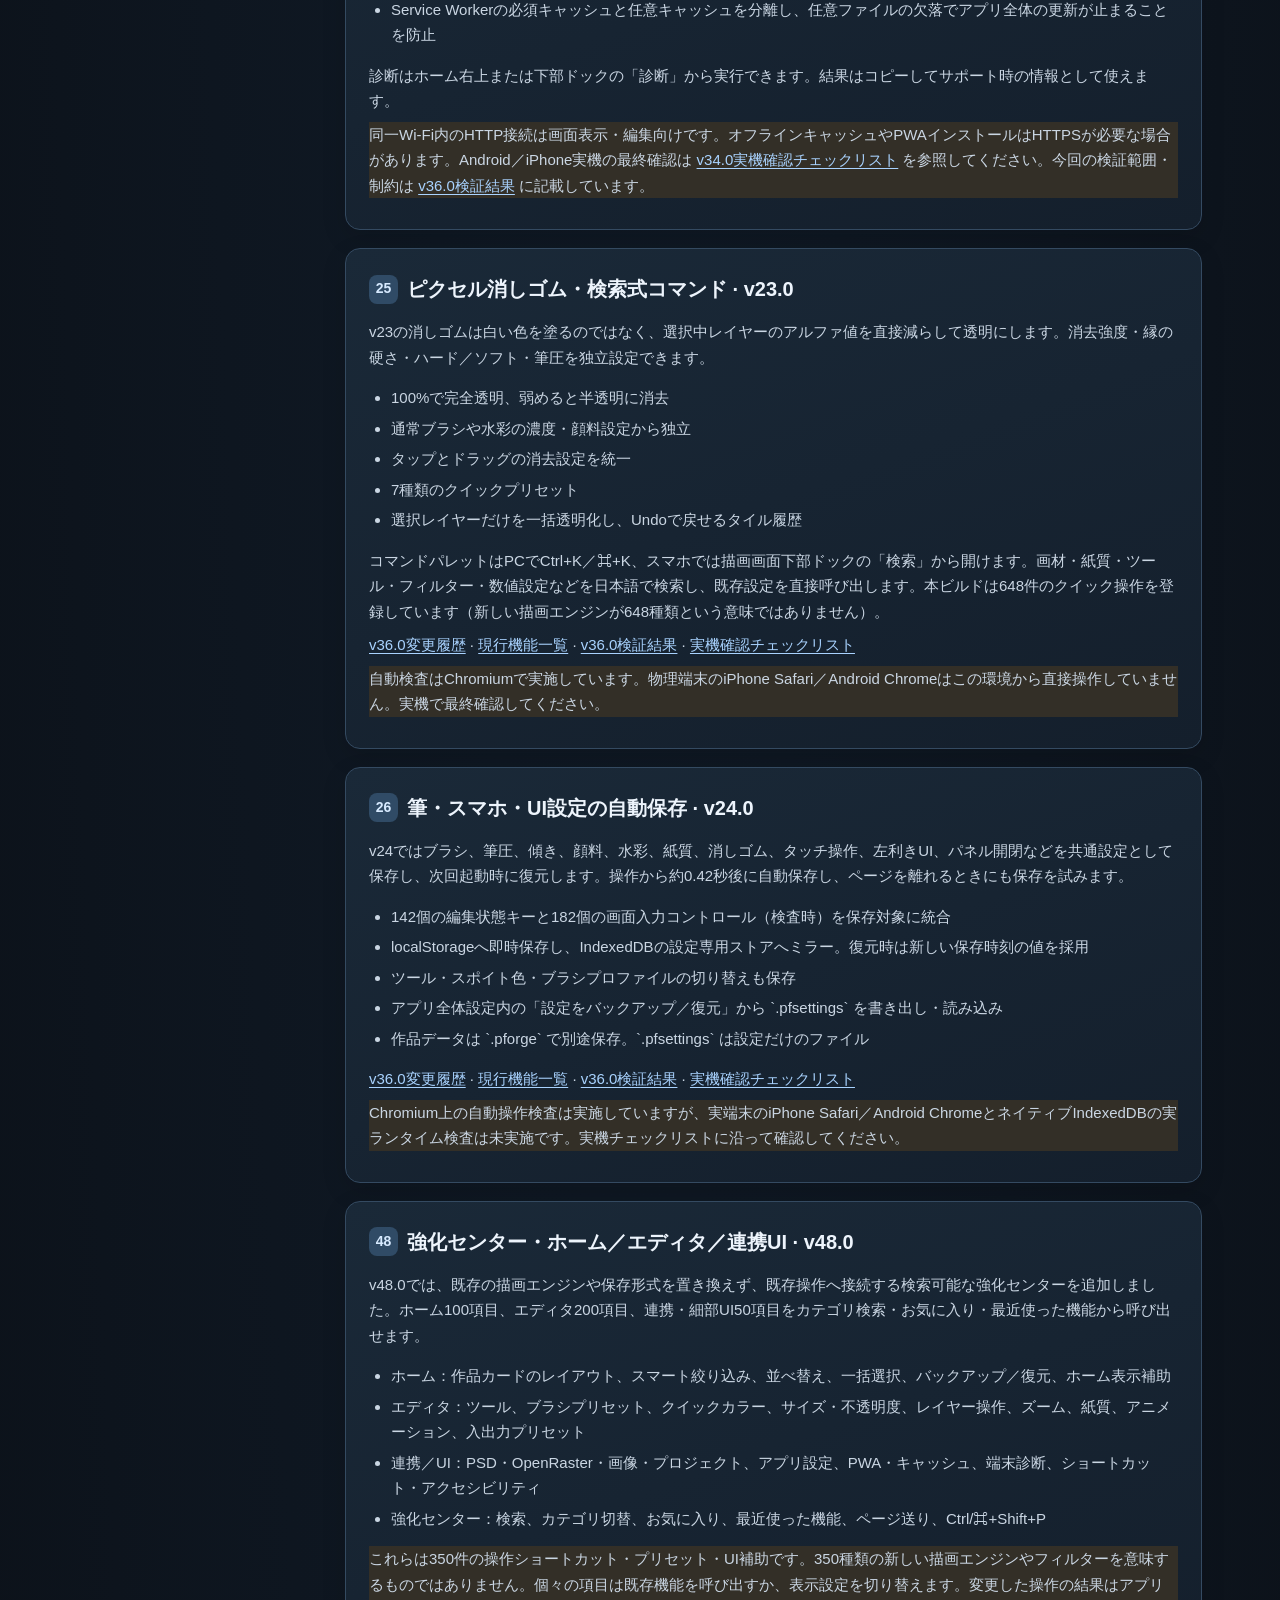
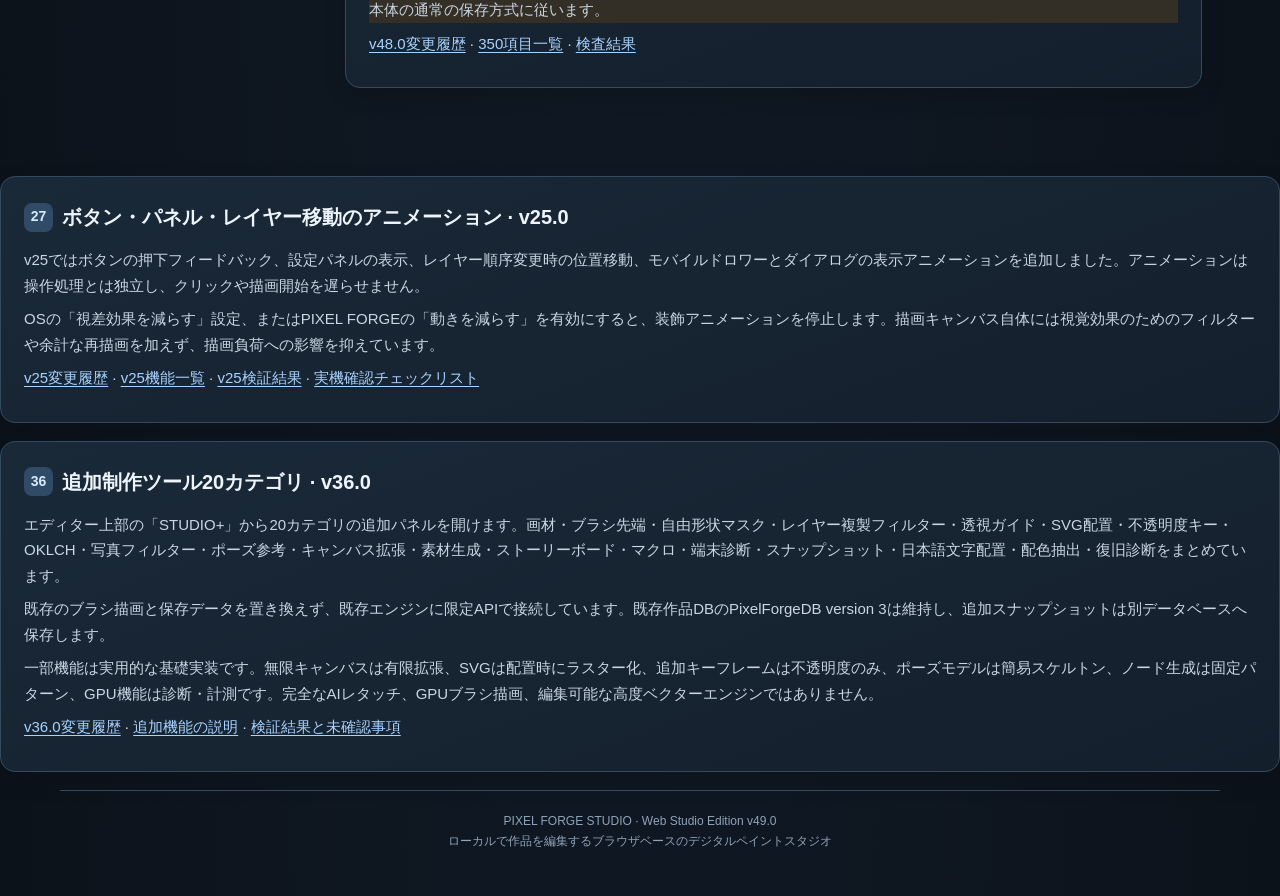
==== commit 371ddadf: "Add files via upload" ====
--- a/help.html
+++ b/help.html
@@ -18,7 +18,7 @@
 <body>
 <header class="top"><div class="brand"><i>✦</i>PIXEL FORGE <small>STUDIO GUIDE</small></div><div class="top-spacer"></div><a class="button" href="./index.html">← エディターへ戻る</a></header>
 <section class="hero">
-  <div class="eyebrow">PIXEL FORGE STUDIO · WEB STUDIO EDITION v48.0</div>
+  <div class="eyebrow">PIXEL FORGE STUDIO · WEB STUDIO EDITION v49.0</div>
   <h1>描く・整える・保存する。<br>すべての操作をここから。</h1>
   <p>ブラシ選択、筆圧・紙質の調整、レイヤー管理、作品の保存、アニメーション書き出しまで、PIXEL FORGE STUDIOの使い方をまとめたガイドです。Edge・Chrome・Firefoxのデスクトップとタブレットで読みやすい構成にしています。</p>
   <div class="hero-actions"><a class="pill" href="./index.html">エディターを起動</a><a class="pill secondary" href="#quickstart">まずは描いてみる</a><a class="pill secondary" href="#troubleshoot">トラブル対策</a></div>
@@ -337,7 +337,7 @@
   <p>一部機能は実用的な基礎実装です。無限キャンバスは有限拡張、SVGは配置時にラスター化、追加キーフレームは不透明度のみ、ポーズモデルは簡易スケルトン、ノード生成は固定パターン、GPU機能は診断・計測です。完全なAIレタッチ、GPUブラシ描画、編集可能な高度ベクターエンジンではありません。</p>
   <p><a href="./docs/CHANGELOG_v36_JA.md">v36.0変更履歴</a> · <a href="./docs/IMPROVEMENTS_v36_JA.md">追加機能の説明</a> · <a href="./docs/TEST_RESULTS_v36_JA.md">検証結果と未確認事項</a></p>
 </section>
-<footer class="footer">PIXEL FORGE STUDIO · Web Studio Edition v48.0<br>ローカルで作品を編集するブラウザベースのデジタルペイントスタジオ</footer>
+<footer class="footer">PIXEL FORGE STUDIO · Web Studio Edition v49.0<br>ローカルで作品を編集するブラウザベースのデジタルペイントスタジオ</footer>
 <script>
 (() => {
  const input=document.getElementById('guideSearch');
